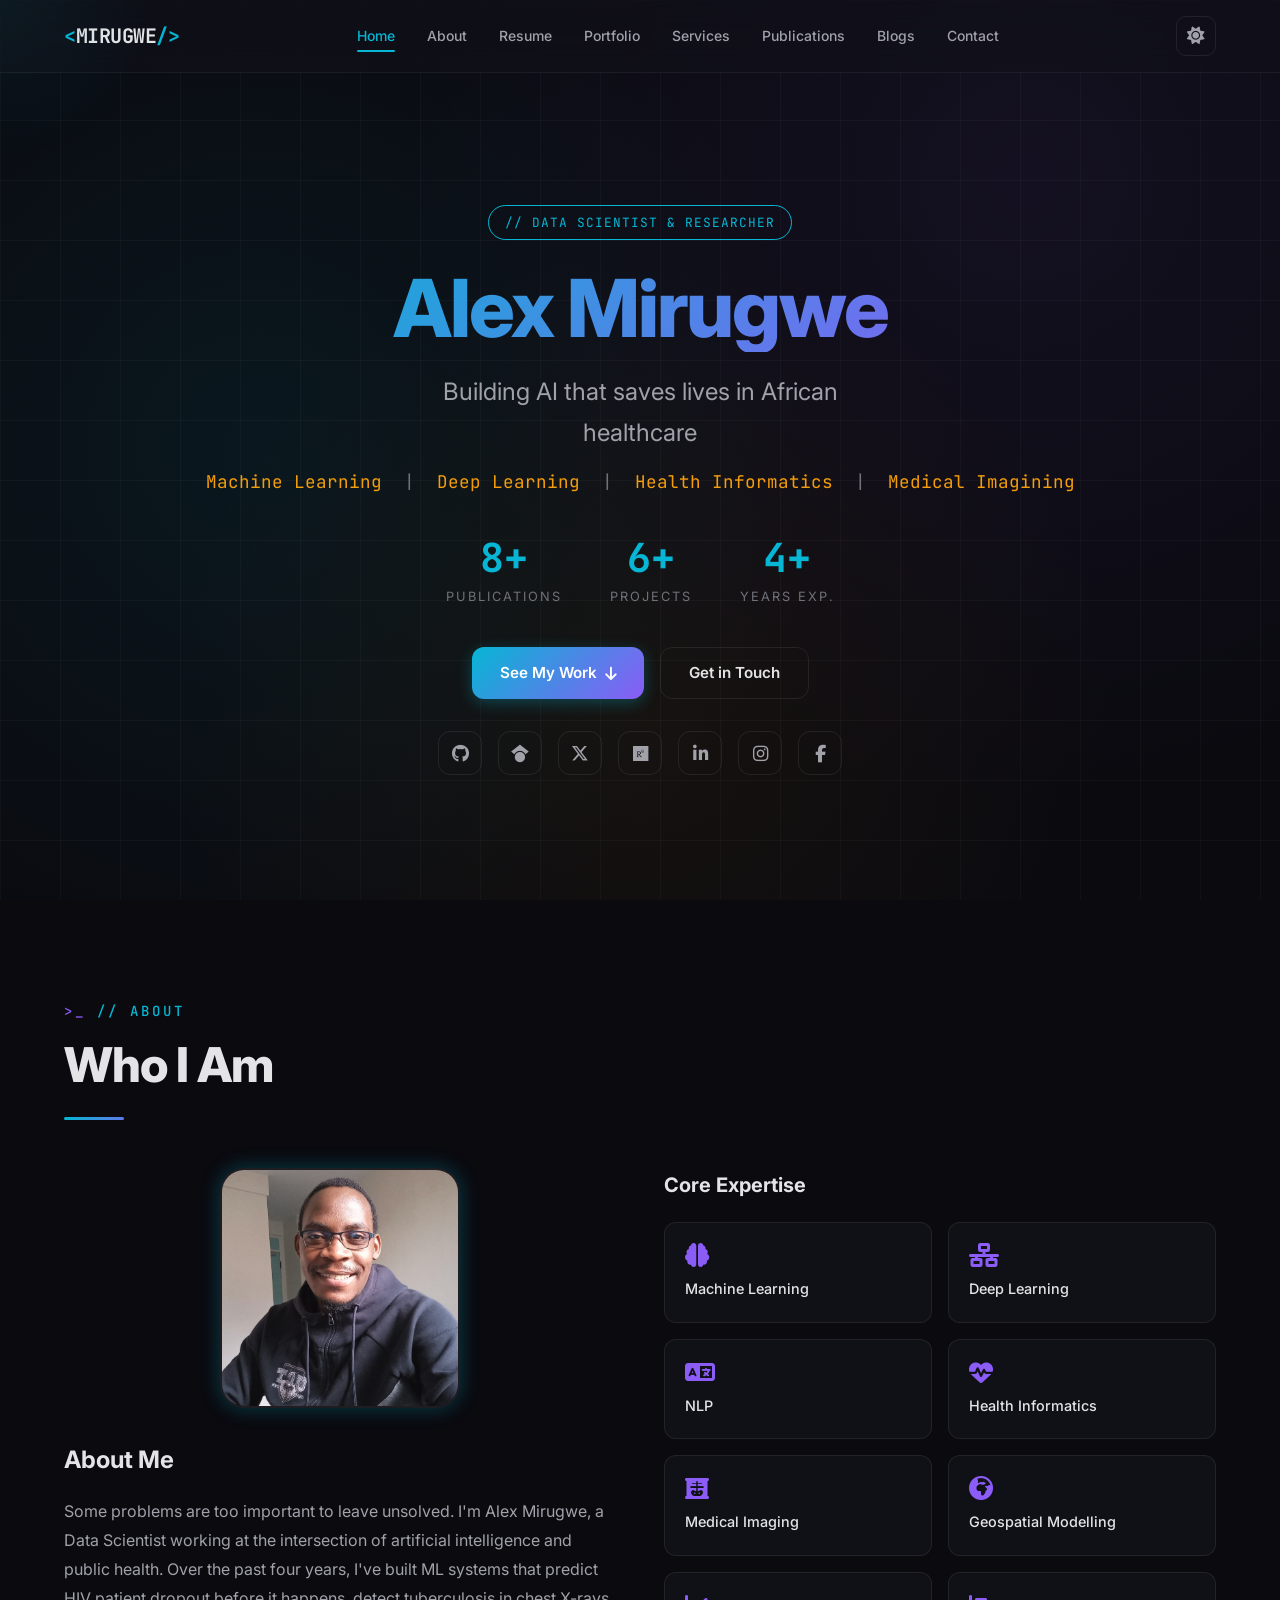
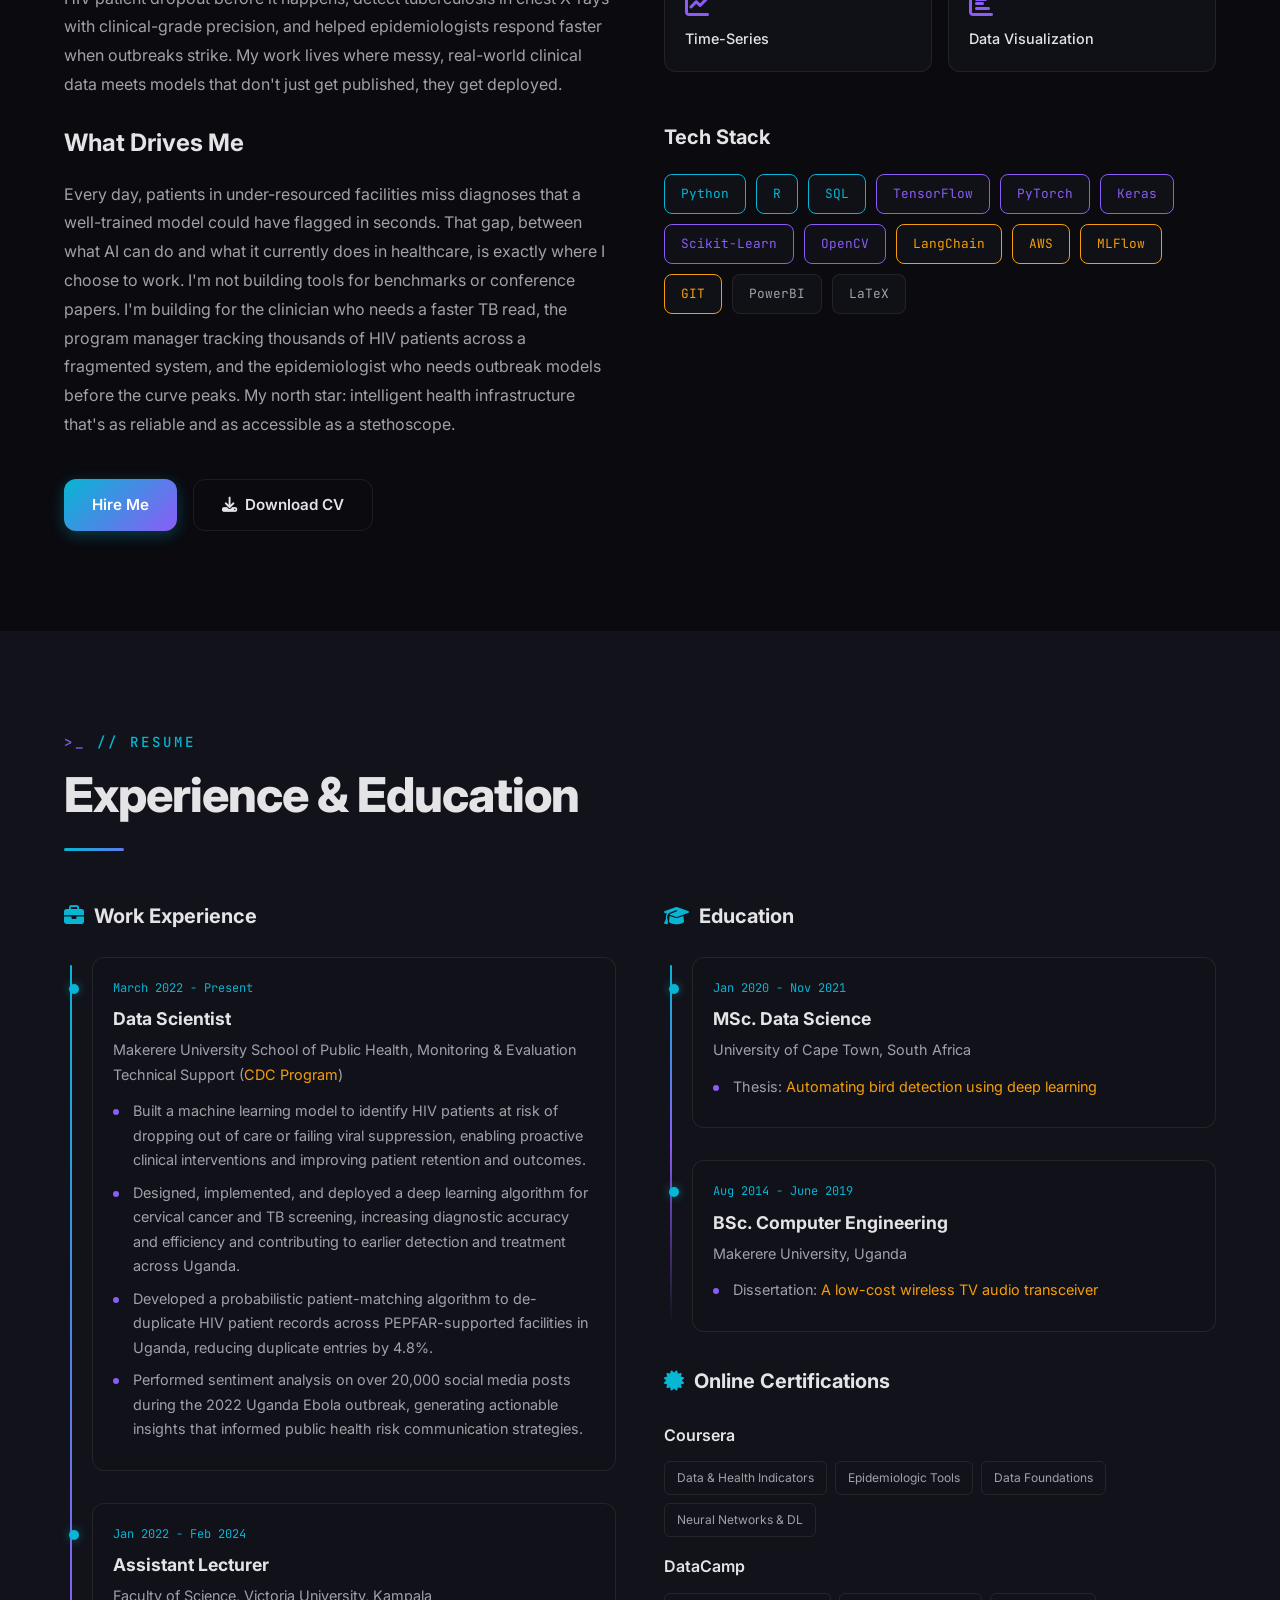
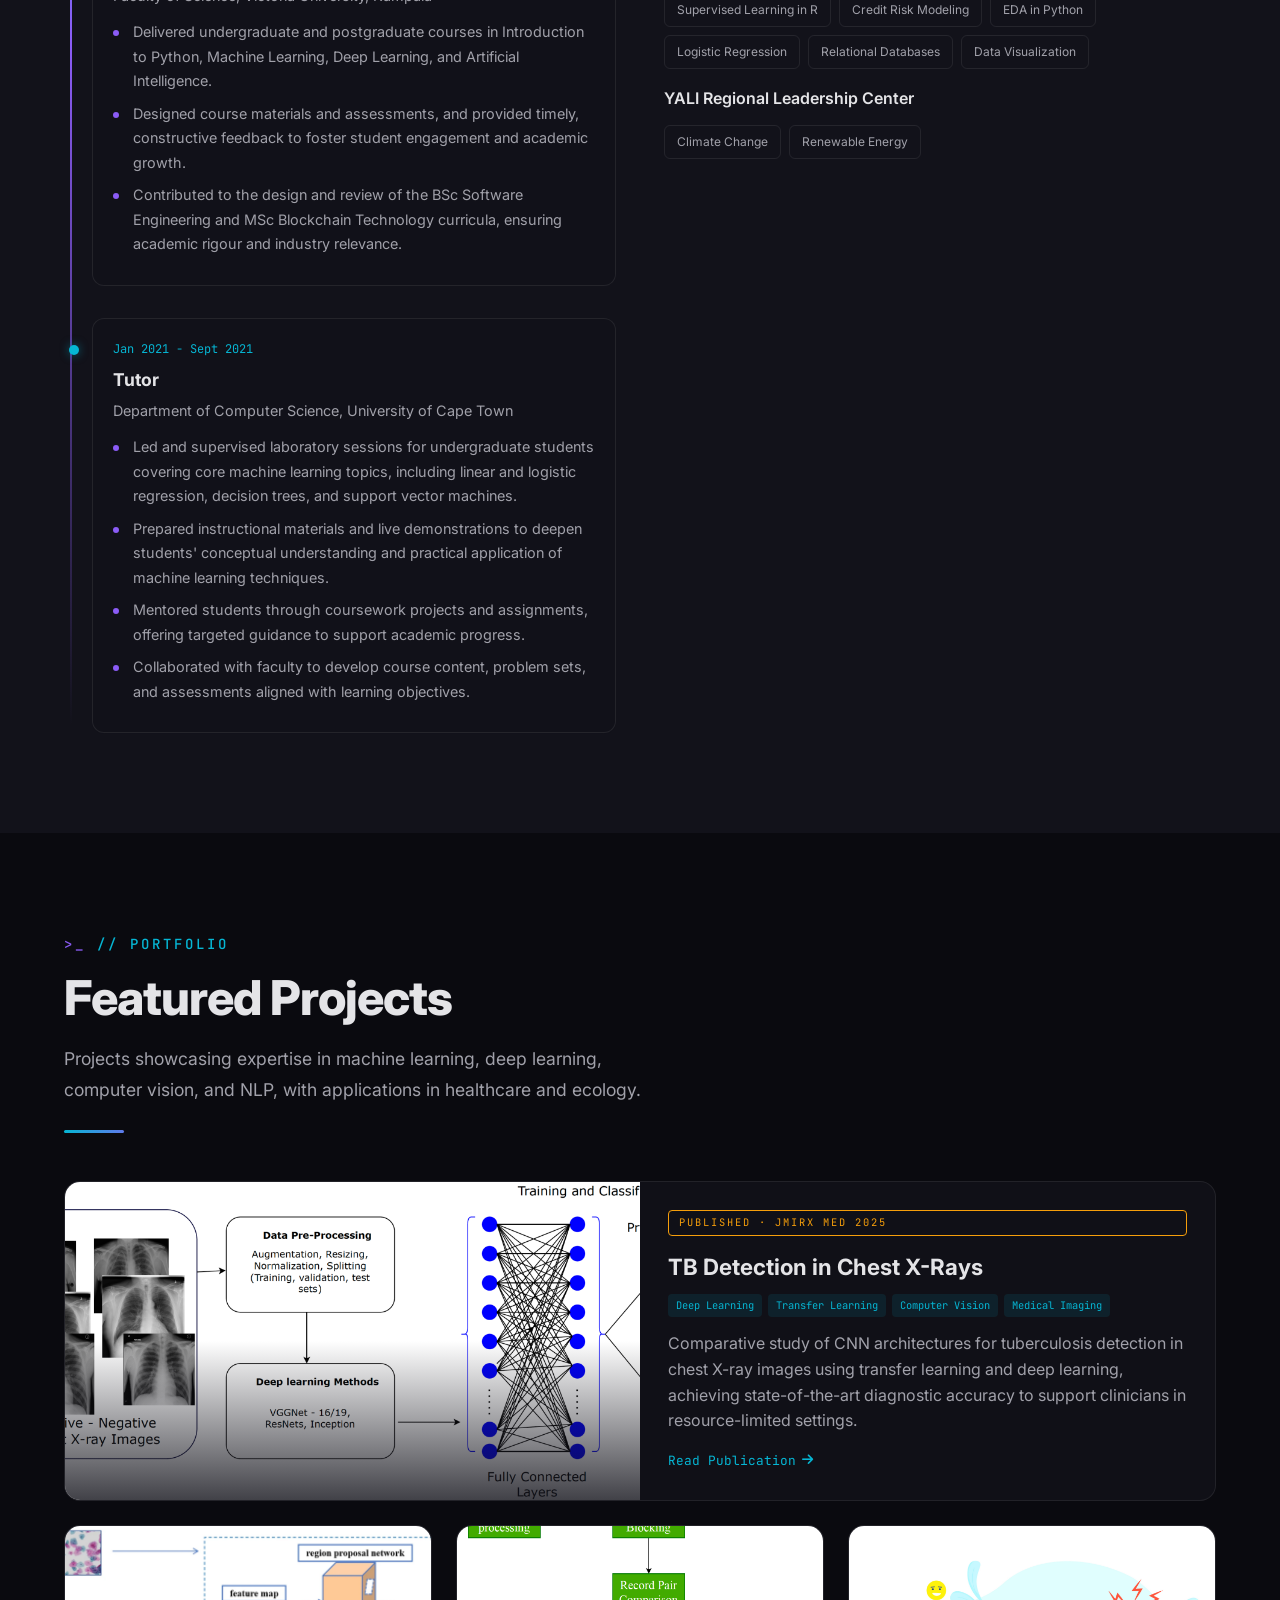
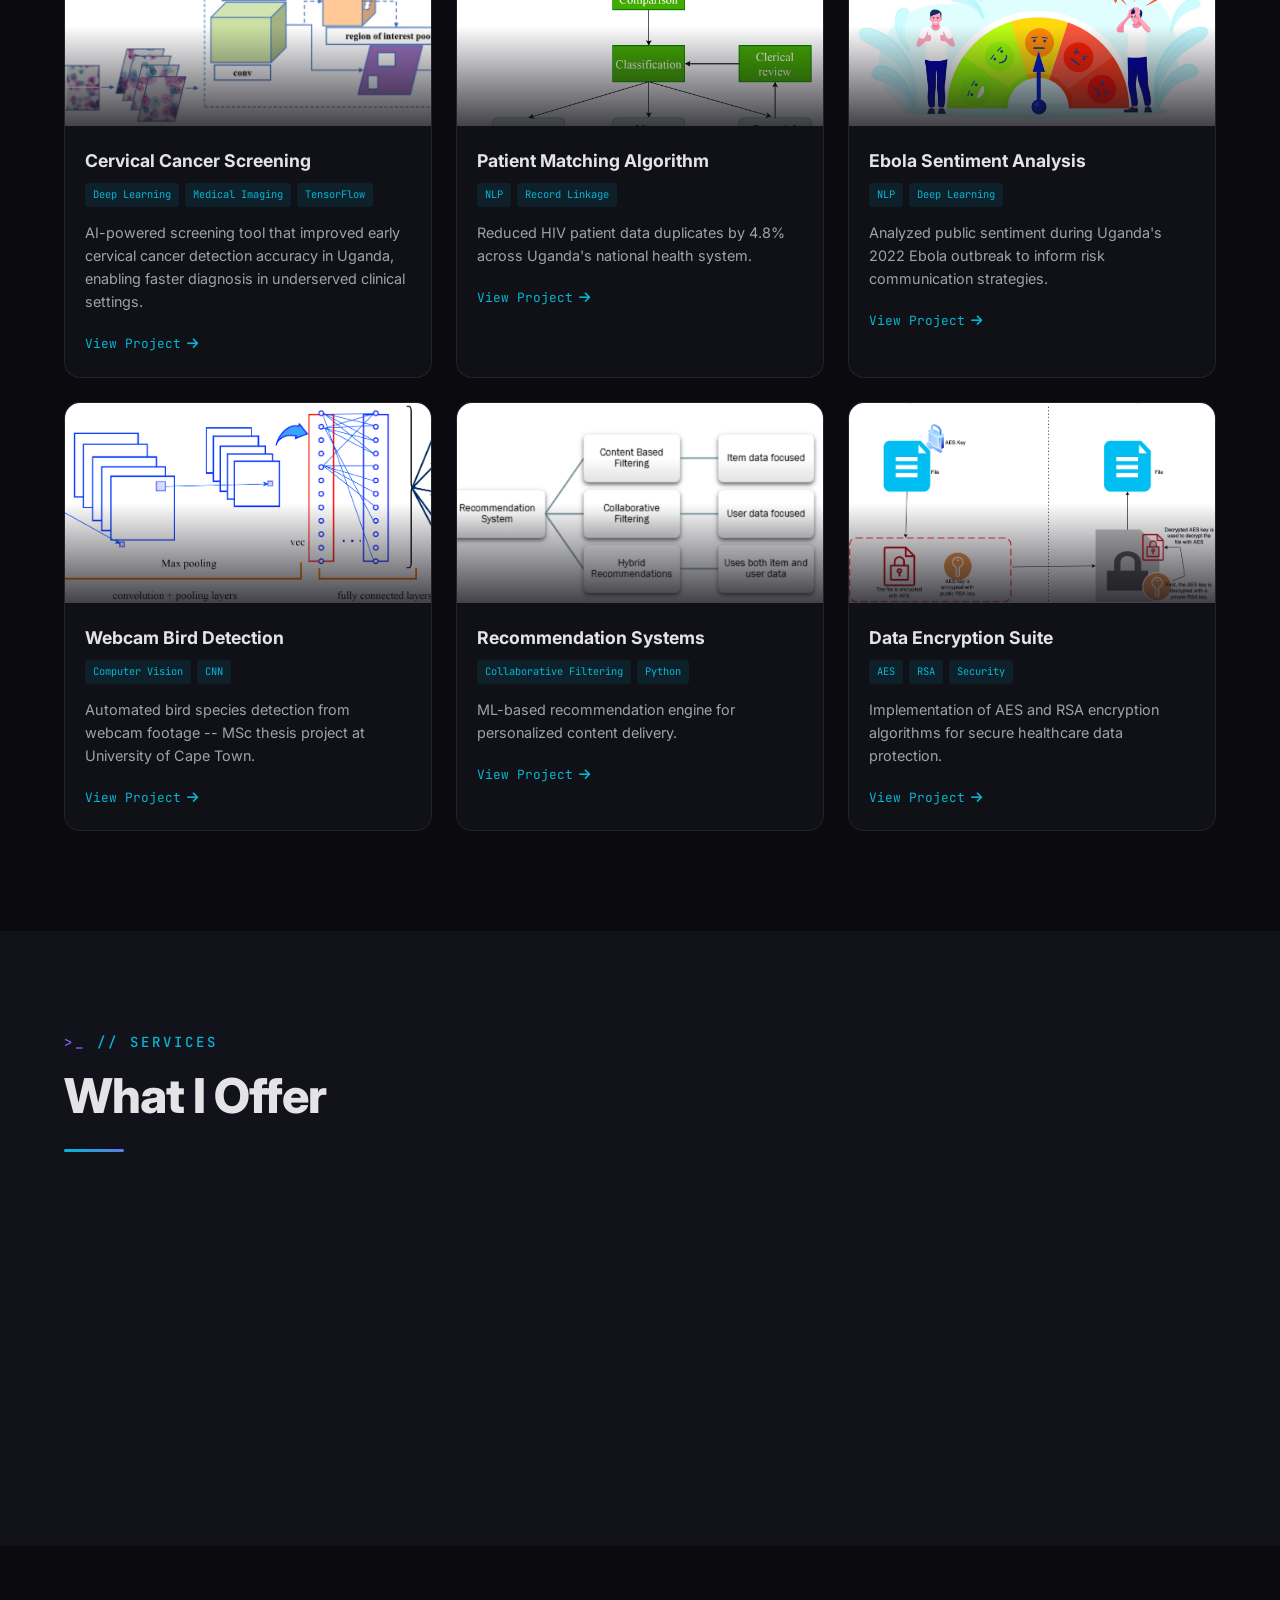
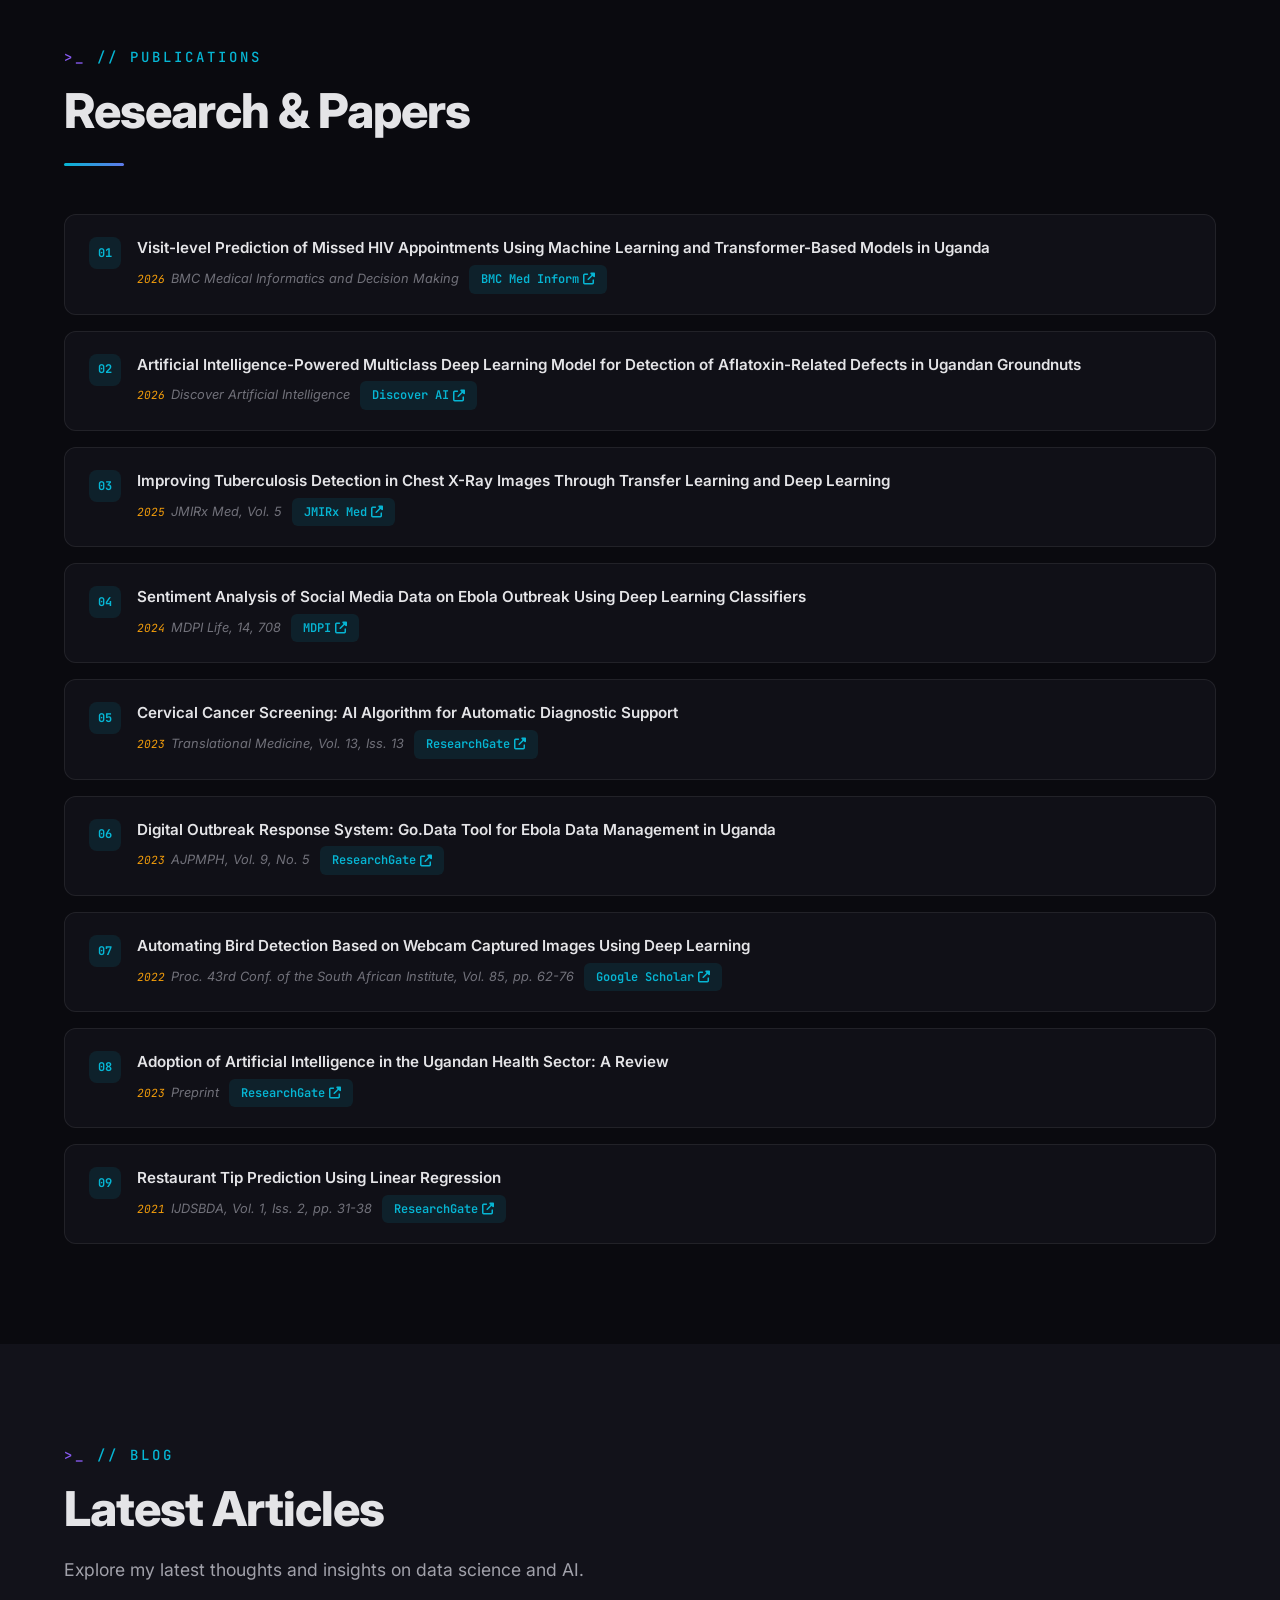
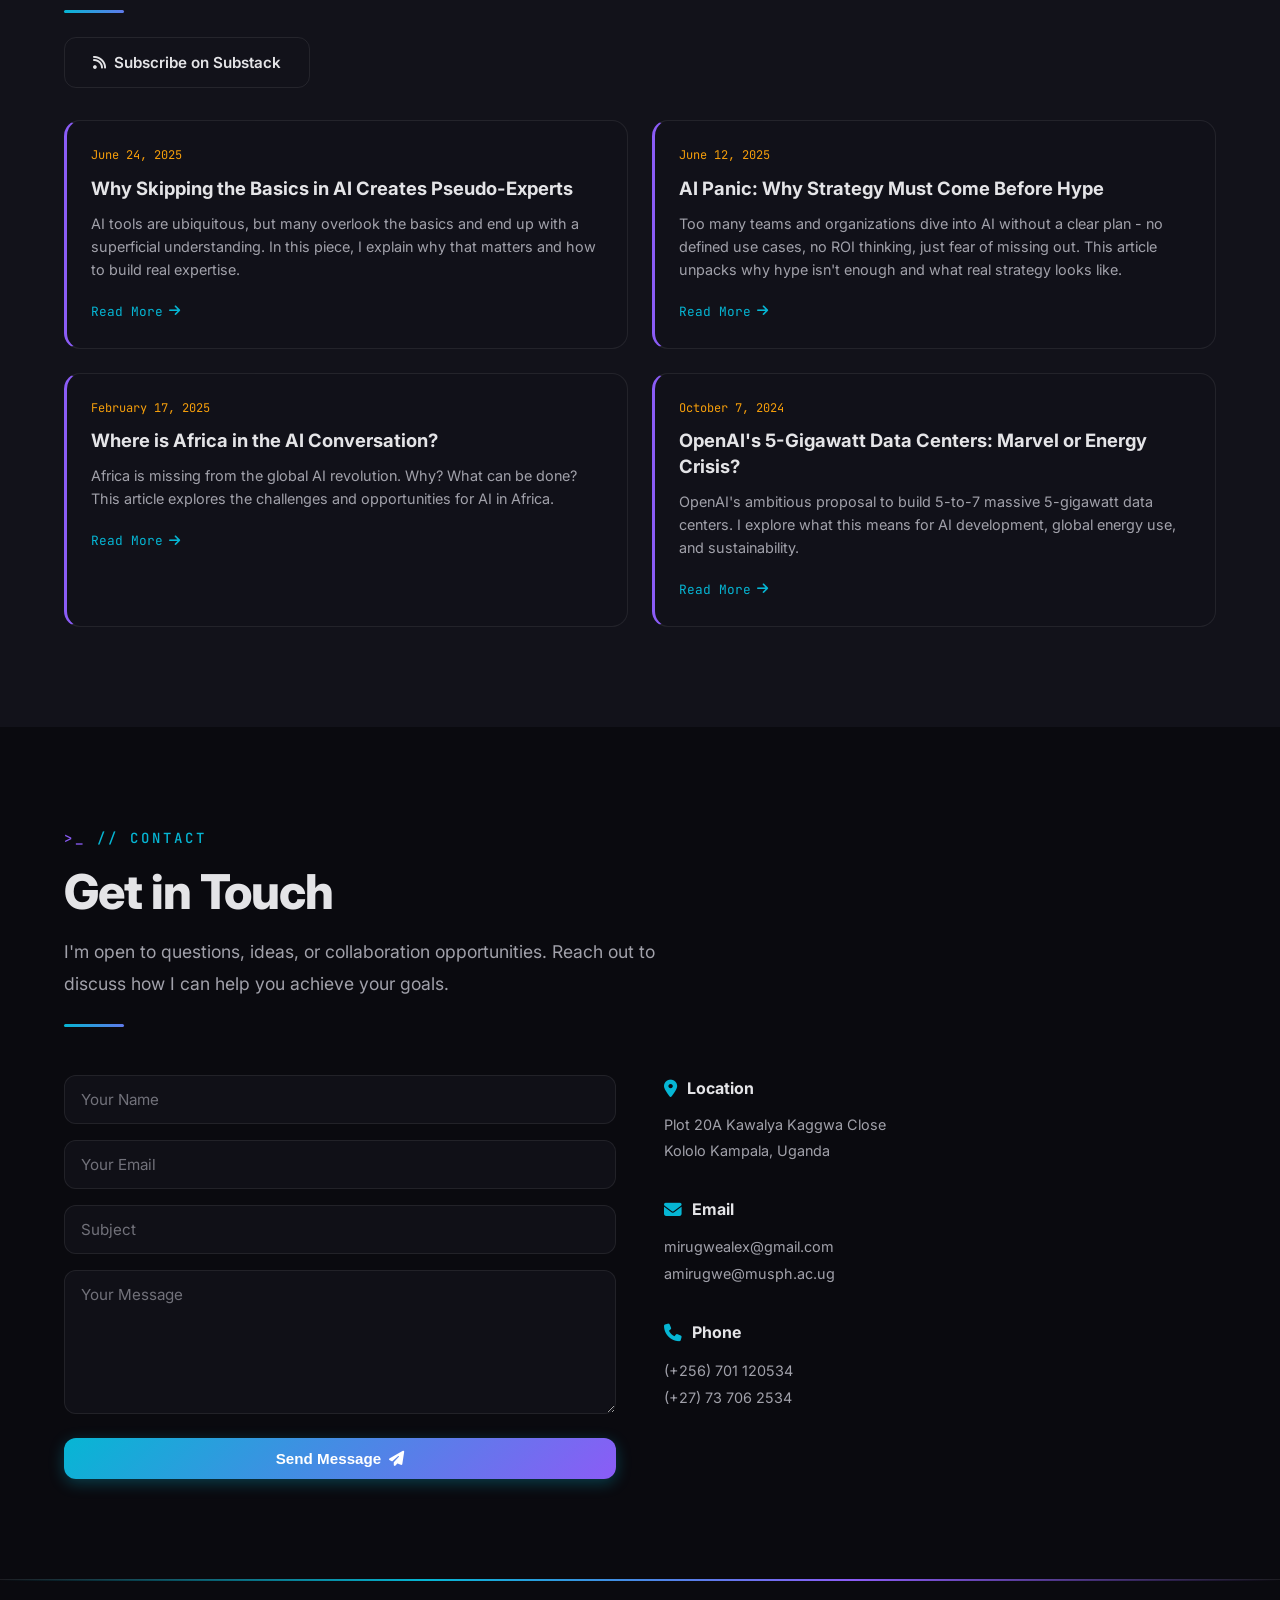
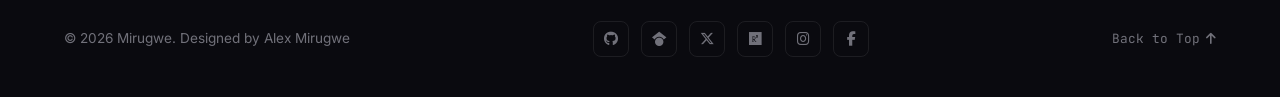
==== index.html @ a4c34364 "Update index.html" ====
<!DOCTYPE html>
<html lang="en" data-theme="dark">
<head>
   <meta charset="utf-8">
   <title>Mirugwe - Data Scientist Portfolio</title>
   <meta name="description" content="Portfolio of Alex Mirugwe, a data scientist specializing in AI, machine learning, and healthcare solutions">
   <meta name="author" content="Alex Mirugwe">
   <meta name="keywords" content="data scientist, AI, machine learning, healthcare, Alex Mirugwe, portfolio, blogs">
   <meta property="og:title" content="Mirugwe - Data Scientist Portfolio">
   <meta property="og:description" content="Portfolio of Alex Mirugwe, a data scientist specializing in AI, machine learning, healthcare solutions, and blogs.">
   <meta property="og:image" content="https://yourdomain.com/images/profile-pic.png">
   <meta property="og:url" content="https://yourdomain.com">
   <meta name="viewport" content="width=device-width, initial-scale=1">

   <!-- Fonts & Icons -->
   <link rel="stylesheet" href="https://cdnjs.cloudflare.com/ajax/libs/font-awesome/6.6.0/css/all.min.css">
   <link rel="stylesheet" href="https://fonts.googleapis.com/css2?family=Inter:wght@300;400;500;600;700;800&family=JetBrains+Mono:wght@400;500;700&display=swap">

   <!-- Favicon -->
   <link rel="icon" type="image/png" href="icon.png">

   <!-- Google Analytics -->
   <script async src="https://www.googletagmanager.com/gtag/js?id=G-4RCFTDXNXP"></script>
   <script>
      window.dataLayer = window.dataLayer || [];
      function gtag(){dataLayer.push(arguments);}
      gtag('js', new Date());
      gtag('config', 'G-4RCFTDXNXP');
   </script>

   <style>
      /* ===== CSS VARIABLES (Dark-first) ===== */
      :root {
         --bg-primary: #0a0a0f;
         --bg-secondary: #12121a;
         --bg-tertiary: #1a1a2e;
         --bg-card: rgba(18, 18, 26, 0.8);
         --text-primary: #e4e4e7;
         --text-secondary: #a1a1aa;
         --text-muted: #71717a;
         --accent-cyan: #06b6d4;
         --accent-purple: #8b5cf6;
         --accent-amber: #f59e0b;
         --accent-teal: #14b8a6;
         --border-color: rgba(255, 255, 255, 0.08);
         --glow-cyan: 0 0 20px rgba(6, 182, 212, 0.3);
         --glow-purple: 0 0 20px rgba(139, 92, 246, 0.3);
         --glow-amber: 0 0 20px rgba(245, 158, 11, 0.3);
         --glass-bg: rgba(18, 18, 26, 0.6);
         --glass-border: rgba(255, 255, 255, 0.06);
         --font-sans: 'Inter', -apple-system, BlinkMacSystemFont, sans-serif;
         --font-mono: 'JetBrains Mono', 'Fira Code', monospace;
         --transition: 0.3s cubic-bezier(0.4, 0, 0.2, 1);
      }

      [data-theme="light"] {
         --bg-primary: #f8fafc;
         --bg-secondary: #ffffff;
         --bg-tertiary: #f1f5f9;
         --bg-card: rgba(255, 255, 255, 0.9);
         --text-primary: #0f172a;
         --text-secondary: #475569;
         --text-muted: #94a3b8;
         --border-color: rgba(0, 0, 0, 0.08);
         --glass-bg: rgba(255, 255, 255, 0.7);
         --glass-border: rgba(0, 0, 0, 0.06);
      }

      /* ===== RESET & BASE ===== */
      *, *::before, *::after { box-sizing: border-box; margin: 0; padding: 0; }

      html {
         scroll-behavior: smooth;
         scroll-padding-top: 80px;
      }

      body {
         font-family: var(--font-sans);
         background: var(--bg-primary);
         color: var(--text-primary);
         line-height: 1.7;
         overflow-x: hidden;
         transition: background var(--transition), color var(--transition);
      }

      a { color: inherit; text-decoration: none; }
      img { max-width: 100%; display: block; }
      ul { list-style: none; }

      .container {
         max-width: 1200px;
         margin: 0 auto;
         padding: 0 24px;
      }

      /* ===== PRELOADER ===== */
      #preloader {
         position: fixed;
         inset: 0;
         display: flex;
         align-items: center;
         justify-content: center;
         background: var(--bg-primary);
         z-index: 9999;
         transition: opacity 0.6s ease;
      }

      #preloader.hidden {
         opacity: 0;
         pointer-events: none;
      }

      .preloader-inner {
         display: flex;
         flex-direction: column;
         align-items: center;
         gap: 20px;
      }

      .preloader-logo {
         font-family: var(--font-mono);
         font-size: clamp(1.8rem, 6vw, 2.8rem);
         font-weight: 700;
         background: linear-gradient(135deg, var(--accent-cyan), var(--accent-purple));
         -webkit-background-clip: text;
         -webkit-text-fill-color: transparent;
         background-clip: text;
         letter-spacing: -1px;
      }

      .preloader-logo span {
         -webkit-text-fill-color: var(--accent-cyan);
      }

      .preloader-bar {
         width: 200px;
         height: 2px;
         background: var(--border-color);
         border-radius: 2px;
         overflow: hidden;
      }

      .preloader-fill {
         width: 100%;
         height: 100%;
         background: linear-gradient(90deg, var(--accent-cyan), var(--accent-purple));
         border-radius: 2px;
         transform: scaleX(0);
         transform-origin: left center;
         animation: bar-fill 1.4s cubic-bezier(0.4, 0, 0.2, 1) forwards;
      }

      @keyframes bar-fill {
         from { transform: scaleX(0); }
         to   { transform: scaleX(1); }
      }

      .preloader-text {
         font-family: var(--font-mono);
         font-size: 0.75rem;
         color: var(--text-muted);
         letter-spacing: 2px;
         text-transform: uppercase;
      }

      .preloader-cursor {
         color: var(--accent-cyan);
         animation: blink 0.8s step-end infinite;
      }

      @keyframes blink {
         50% { opacity: 0; }
      }

      /* ===== SCROLL PROGRESS ===== */
      .scroll-progress {
         position: fixed;
         top: 0;
         left: 0;
         height: 3px;
         background: linear-gradient(90deg, var(--accent-cyan), var(--accent-purple));
         z-index: 200;
         width: 0%;
         transition: width 0.1s linear;
      }

      /* ===== HEADER / NAV ===== */
      .header {
         position: fixed;
         top: 0;
         left: 0;
         right: 0;
         z-index: 100;
         background: var(--glass-bg);
         -webkit-backdrop-filter: blur(16px);
         backdrop-filter: blur(16px);
         border-bottom: 1px solid var(--glass-border);
         transition: background var(--transition);
      }

      .header-inner {
         display: flex;
         align-items: center;
         justify-content: space-between;
         padding: 16px 24px;
         max-width: 1200px;
         margin: 0 auto;
      }

      .logo {
         font-family: var(--font-mono);
         font-size: 1.25rem;
         font-weight: 700;
         color: var(--text-primary);
         letter-spacing: -0.5px;
         transition: text-shadow var(--transition);
      }

      .logo:hover { text-shadow: var(--glow-cyan); }

      .logo span { color: var(--accent-cyan); }

      .nav-desktop {
         display: none;
         gap: 32px;
         align-items: center;
      }

      @media (min-width: 1024px) {
         .nav-desktop { display: flex; }
      }

      .nav-link {
         font-size: 0.875rem;
         font-weight: 500;
         color: var(--text-secondary);
         transition: color var(--transition);
         position: relative;
      }

      .nav-link::after {
         content: '';
         position: absolute;
         bottom: -4px;
         left: 0;
         width: 0;
         height: 2px;
         background: var(--accent-cyan);
         transition: width var(--transition);
         border-radius: 1px;
      }

      .nav-link:hover, .nav-link.active {
         color: var(--accent-cyan);
      }

      .nav-link.active::after, .nav-link:hover::after {
         width: 100%;
      }

      .nav-actions {
         display: flex;
         align-items: center;
         gap: 12px;
      }

      .theme-toggle {
         width: 40px;
         height: 40px;
         border: 1px solid var(--border-color);
         border-radius: 10px;
         background: transparent;
         color: var(--text-secondary);
         cursor: pointer;
         display: flex;
         align-items: center;
         justify-content: center;
         font-size: 1.1rem;
         transition: all var(--transition);
      }

      .theme-toggle:hover {
         border-color: var(--accent-amber);
         color: var(--accent-amber);
         box-shadow: var(--glow-amber);
      }

      .menu-toggle {
         display: flex;
         width: 40px;
         height: 40px;
         border: 1px solid var(--border-color);
         border-radius: 10px;
         background: transparent;
         color: var(--text-secondary);
         cursor: pointer;
         align-items: center;
         justify-content: center;
         font-size: 1.2rem;
         transition: all var(--transition);
      }

      @media (min-width: 1024px) {
         .menu-toggle { display: none; }
      }

      .menu-toggle:hover {
         border-color: var(--accent-cyan);
         color: var(--accent-cyan);
      }

      /* Mobile nav */
      .mobile-nav {
         position: fixed;
         top: 73px;
         left: 0;
         right: 0;
         background: var(--glass-bg);
         -webkit-backdrop-filter: blur(16px);
         backdrop-filter: blur(16px);
         border-bottom: 1px solid var(--glass-border);
         transform: translateY(-120%);
         transition: transform 0.4s cubic-bezier(0.4, 0, 0.2, 1);
         z-index: 99;
         padding: 16px 24px;
      }

      .mobile-nav.active {
         transform: translateY(0);
      }

      .mobile-nav a {
         display: block;
         padding: 12px 0;
         color: var(--text-secondary);
         font-weight: 500;
         border-bottom: 1px solid var(--border-color);
         transition: color var(--transition);
      }

      .mobile-nav a:last-child { border-bottom: none; }

      .mobile-nav a:hover, .mobile-nav a.active {
         color: var(--accent-cyan);
      }

      /* ===== SECTION COMMON ===== */
      .section {
         padding: 100px 0;
         position: relative;
      }

      .section-label {
         font-family: var(--font-mono);
         font-size: 0.875rem;
         font-weight: 500;
         color: var(--accent-cyan);
         text-transform: uppercase;
         letter-spacing: 3px;
         margin-bottom: 12px;
      }

      .section-title {
         font-size: clamp(2rem, 5vw, 3rem);
         font-weight: 800;
         line-height: 1.2;
         margin-bottom: 16px;
         letter-spacing: -1px;
      }

      .section-desc {
         font-size: 1.1rem;
         color: var(--text-secondary);
         max-width: 600px;
         line-height: 1.8;
      }

      .section-divider {
         width: 60px;
         height: 3px;
         background: linear-gradient(90deg, var(--accent-cyan), var(--accent-purple));
         border-radius: 3px;
         margin: 24px 0 0;
      }

      /* ===== HERO ===== */
      .hero {
         min-height: 100vh;
         display: flex;
         align-items: center;
         justify-content: center;
         position: relative;
         overflow: hidden;
         padding-top: 80px;
      }

      .hero::before {
         content: '';
         position: absolute;
         inset: 0;
         background:
            radial-gradient(circle at 20% 50%, rgba(6, 182, 212, 0.08) 0%, transparent 50%),
            radial-gradient(circle at 80% 20%, rgba(139, 92, 246, 0.08) 0%, transparent 50%),
            radial-gradient(circle at 50% 80%, rgba(245, 158, 11, 0.05) 0%, transparent 50%);
         z-index: 0;
      }

      .hero-grid {
         position: absolute;
         inset: 0;
         background-image:
            linear-gradient(var(--border-color) 1px, transparent 1px),
            linear-gradient(90deg, var(--border-color) 1px, transparent 1px);
         background-size: 60px 60px;
         opacity: 0.4;
         z-index: 0;
      }

      [data-theme="light"] .hero-grid { opacity: 0.15; }

      .hero-content {
         position: relative;
         z-index: 1;
         text-align: center;
         padding: 0 24px;
      }

      .hero-badge {
         display: inline-block;
         font-family: var(--font-mono);
         font-size: 0.8rem;
         padding: 6px 16px;
         border: 1px solid var(--accent-cyan);
         border-radius: 999px;
         color: var(--accent-cyan);
         margin-bottom: 24px;
         letter-spacing: 1px;
      }

      .hero-name {
         font-size: clamp(2.5rem, 8vw, 5rem);
         font-weight: 800;
         letter-spacing: -2px;
         line-height: 1.1;
         background: linear-gradient(135deg, var(--accent-cyan), var(--accent-purple));
         -webkit-background-clip: text;
         -webkit-text-fill-color: transparent;
         background-clip: text;
         margin-bottom: 20px;
      }

      .hero-subtitle {
         font-size: clamp(1.1rem, 3vw, 1.5rem);
         color: var(--text-secondary);
         margin-bottom: 12px;
         font-weight: 400;
         max-width: 500px;
         margin-left: auto;
         margin-right: auto;
      }

      .hero-tagline {
         font-family: var(--font-mono);
         font-size: clamp(0.85rem, 2vw, 1.1rem);
         color: var(--text-muted);
         margin-bottom: 40px;
         line-height: 1.8;
      }

      .hero-tagline span {
         color: var(--accent-amber);
      }

      /* Stats row */
      .hero-stats {
         display: flex;
         justify-content: center;
         gap: 48px;
         margin-bottom: 40px;
         flex-wrap: wrap;
      }

      .stat-item {
         text-align: center;
      }

      .stat-number {
         font-family: var(--font-mono);
         font-size: 2.5rem;
         font-weight: 700;
         color: var(--accent-cyan);
         line-height: 1;
      }

      .stat-label {
         font-size: 0.8rem;
         color: var(--text-muted);
         text-transform: uppercase;
         letter-spacing: 2px;
         margin-top: 8px;
      }

      /* Social links */
      .social-links {
         display: flex;
         justify-content: center;
         gap: 16px;
         margin-top: 32px;
      }

      .social-link {
         width: 44px;
         height: 44px;
         border: 1px solid var(--border-color);
         border-radius: 12px;
         display: flex;
         align-items: center;
         justify-content: center;
         color: var(--text-secondary);
         font-size: 1.1rem;
         transition: all var(--transition);
      }

      .social-link:hover {
         border-color: var(--accent-cyan);
         color: var(--accent-cyan);
         box-shadow: var(--glow-cyan);
         transform: translateY(-3px);
      }

      /* CTA buttons */
      .btn {
         display: inline-flex;
         align-items: center;
         gap: 8px;
         padding: 12px 28px;
         border-radius: 12px;
         font-weight: 600;
         font-size: 0.95rem;
         transition: all var(--transition);
         cursor: pointer;
         border: none;
      }

      .btn-primary {
         background: linear-gradient(135deg, var(--accent-cyan), var(--accent-purple));
         color: #fff;
         box-shadow: 0 4px 15px rgba(6, 182, 212, 0.3);
      }

      .btn-primary:hover {
         transform: translateY(-2px);
         box-shadow: 0 8px 25px rgba(6, 182, 212, 0.4);
      }

      .btn-secondary {
         background: transparent;
         color: var(--text-primary);
         border: 1px solid var(--border-color);
      }

      .btn-secondary:hover {
         border-color: var(--accent-cyan);
         color: var(--accent-cyan);
         transform: translateY(-2px);
      }

      .hero-buttons {
         display: flex;
         gap: 16px;
         justify-content: center;
         flex-wrap: wrap;
      }

      /* ===== ABOUT ===== */
      .about-grid {
         display: grid;
         gap: 48px;
         margin-top: 48px;
      }

      @media (min-width: 768px) {
         .about-grid { grid-template-columns: 1fr 1fr; }
      }

      .about-image-wrapper {
         display: flex;
         justify-content: center;
      }

      .about-image {
         width: 240px;
         height: 240px;
         border-radius: 24px;
         object-fit: cover;
         border: 2px solid var(--border-color);
         box-shadow: var(--glow-cyan);
         transition: box-shadow var(--transition);
      }

      .about-image:hover {
         box-shadow: 0 0 40px rgba(6, 182, 212, 0.4);
      }

      .about-text h3 {
         font-size: 1.5rem;
         font-weight: 700;
         margin-bottom: 16px;
         margin-top: 24px;
      }

      .about-text h3:first-child { margin-top: 0; }

      .about-text p {
         color: var(--text-secondary);
         font-size: 1rem;
         line-height: 1.8;
      }

      /* Skill chips */
      .skills-section { margin-top: 48px; }

      .skills-grid {
         display: flex;
         flex-wrap: wrap;
         gap: 10px;
         margin-top: 20px;
      }

      .skill-chip {
         font-family: var(--font-mono);
         font-size: 0.8rem;
         padding: 8px 16px;
         border-radius: 8px;
         border: 1px solid var(--border-color);
         background: var(--bg-card);
         color: var(--text-secondary);
         transition: all var(--transition);
      }

      .skill-chip:hover {
         border-color: var(--accent-cyan);
         color: var(--accent-cyan);
         box-shadow: var(--glow-cyan);
      }

      .skill-chip.highlight {
         border-color: var(--accent-cyan);
         color: var(--accent-cyan);
      }

      .skill-chip.purple { border-color: var(--accent-purple); color: var(--accent-purple); }
      .skill-chip.purple:hover { box-shadow: var(--glow-purple); }
      .skill-chip.amber { border-color: var(--accent-amber); color: var(--accent-amber); }
      .skill-chip.amber:hover { box-shadow: var(--glow-amber); }

      /* Expertise grid */
      .expertise-grid {
         display: grid;
         grid-template-columns: repeat(auto-fill, minmax(200px, 1fr));
         gap: 16px;
         margin-top: 20px;
      }

      .expertise-card {
         padding: 20px;
         border-radius: 12px;
         border: 1px solid var(--border-color);
         background: var(--bg-card);
         transition: all var(--transition);
      }

      .expertise-card:hover {
         border-color: var(--accent-purple);
         transform: translateY(-4px);
         box-shadow: var(--glow-purple);
      }

      .expertise-card i {
         font-size: 1.5rem;
         color: var(--accent-purple);
         margin-bottom: 10px;
      }

      .expertise-card span {
         display: block;
         font-size: 0.9rem;
         font-weight: 500;
         color: var(--text-primary);
      }

      .about-buttons {
         margin-top: 40px;
         display: flex;
         gap: 16px;
         flex-wrap: wrap;
      }

      .about-text-spaced { margin-top: 32px; }

      .section-heading-sm {
         font-size: 1.25rem;
         font-weight: 700;
         margin-bottom: 16px;
      }

      .section-heading-sm-tight {
         font-size: 1.25rem;
         font-weight: 700;
         margin-bottom: 4px;
      }

      .link-amber {
         color: var(--accent-amber);
      }

      .courses-heading {
         font-size: 1.1rem;
         font-weight: 700;
         display: flex;
         align-items: center;
         gap: 10px;
         margin-bottom: 16px;
      }

      .courses-heading i { color: var(--accent-amber); }

      .btn-full { width: 100%; justify-content: center; }

      /* ===== RESUME ===== */
      .resume-section { background: var(--bg-secondary); }

      .resume-columns {
         display: grid;
         gap: 48px;
         margin-top: 48px;
      }

      @media (min-width: 768px) {
         .resume-columns { grid-template-columns: 1fr 1fr; }
      }

      .resume-group h3 {
         font-size: 1.25rem;
         font-weight: 700;
         margin-bottom: 24px;
         display: flex;
         align-items: center;
         gap: 10px;
      }

      .resume-group h3 i {
         color: var(--accent-cyan);
      }

      .timeline {
         position: relative;
         padding-left: 28px;
      }

      .timeline::before {
         content: '';
         position: absolute;
         left: 6px;
         top: 8px;
         bottom: 8px;
         width: 2px;
         background: linear-gradient(180deg, var(--accent-cyan), var(--accent-purple), transparent);
         border-radius: 2px;
      }

      .timeline-item {
         position: relative;
         margin-bottom: 32px;
         padding: 20px;
         border-radius: 12px;
         border: 1px solid var(--border-color);
         background: var(--bg-card);
         -webkit-backdrop-filter: blur(8px);
         backdrop-filter: blur(8px);
         transition: all var(--transition);
      }

      .timeline-item:last-child { margin-bottom: 0; }

      .timeline-item:hover {
         border-color: var(--accent-cyan);
         box-shadow: var(--glow-cyan);
         transform: translateX(4px);
      }

      .timeline-item::before {
         content: '';
         position: absolute;
         left: -24px;
         top: 26px;
         width: 10px;
         height: 10px;
         border-radius: 50%;
         background: var(--accent-cyan);
         box-shadow: 0 0 10px rgba(6, 182, 212, 0.5);
      }

      .timeline-item h4 {
         font-size: 1.1rem;
         font-weight: 700;
         color: var(--text-primary);
         margin-bottom: 4px;
      }

      .timeline-item .date {
         font-family: var(--font-mono);
         font-size: 0.75rem;
         color: var(--accent-cyan);
         margin-bottom: 6px;
      }

      .timeline-item .org {
         font-size: 0.9rem;
         color: var(--text-secondary);
         margin-bottom: 12px;
      }

      .timeline-item .org a {
         color: var(--accent-amber);
         transition: color var(--transition);
      }

      .timeline-item .org a:hover {
         text-decoration: underline;
      }

      .timeline-item ul {
         padding-left: 0;
      }

      .timeline-item li {
         font-size: 0.9rem;
         color: var(--text-secondary);
         margin-bottom: 8px;
         padding-left: 20px;
         position: relative;
      }

      .timeline-item li::before {
         content: '';
         position: absolute;
         left: 0;
         top: 10px;
         width: 6px;
         height: 6px;
         border-radius: 50%;
         background: var(--accent-purple);
      }

      /* Courses compact */
      .courses-block {
         margin-top: 32px;
      }

      .courses-block h4 {
         font-size: 1rem;
         font-weight: 600;
         color: var(--text-primary);
         margin-bottom: 12px;
         margin-top: 16px;
      }

      .course-tags {
         display: flex;
         flex-wrap: wrap;
         gap: 8px;
      }

      .course-tag {
         font-size: 0.75rem;
         padding: 6px 12px;
         border-radius: 6px;
         border: 1px solid var(--border-color);
         color: var(--text-secondary);
         transition: all var(--transition);
      }

      .course-tag:hover {
         border-color: var(--accent-amber);
         color: var(--accent-amber);
      }

      /* ===== PORTFOLIO ===== */
      .portfolio-grid {
         display: grid;
         gap: 24px;
         margin-top: 48px;
      }

      @media (min-width: 640px) {
         .portfolio-grid { grid-template-columns: repeat(2, 1fr); }
      }

      @media (min-width: 1024px) {
         .portfolio-grid { grid-template-columns: repeat(3, 1fr); }
      }

      .portfolio-card {
         border-radius: 16px;
         border: 1px solid var(--border-color);
         background: var(--bg-card);
         overflow: hidden;
         transition: all var(--transition);
      }

      .portfolio-card:hover {
         border-color: var(--accent-cyan);
         transform: translateY(-8px);
         box-shadow: var(--glow-cyan);
      }

      .portfolio-card-img {
         position: relative;
         overflow: hidden;
         height: 200px;
      }

      .portfolio-card-img img {
         width: 100%;
         height: 100%;
         object-fit: cover;
         transition: transform 0.5s ease;
      }

      .portfolio-card:hover .portfolio-card-img img {
         transform: scale(1.08);
      }

      .portfolio-card-img::after {
         content: '';
         position: absolute;
         bottom: 0;
         left: 0;
         right: 0;
         height: 50%;
         background: linear-gradient(transparent, var(--bg-card));
      }

      .portfolio-card-body {
         padding: 20px;
      }

      .portfolio-card-body h3 {
         font-size: 1.1rem;
         font-weight: 700;
         margin-bottom: 8px;
      }

      .portfolio-card-body p {
         font-size: 0.9rem;
         color: var(--text-secondary);
         margin-bottom: 16px;
         line-height: 1.6;
      }

      .portfolio-link {
         font-family: var(--font-mono);
         font-size: 0.8rem;
         color: var(--accent-cyan);
         display: inline-flex;
         align-items: center;
         gap: 6px;
         transition: all var(--transition);
      }

      .portfolio-link:hover {
         color: var(--accent-purple);
         gap: 10px;
      }

      .portfolio-card.featured {
         grid-column: 1 / -1;
         display: grid;
         grid-template-columns: 1fr;
      }

      @media (min-width: 768px) {
         .portfolio-card.featured {
            grid-template-columns: 1fr 1fr;
         }
         .portfolio-card.featured .portfolio-card-img { height: 100%; min-height: 260px; }
      }

      .portfolio-card.featured .portfolio-card-body { padding: 28px; display: flex; flex-direction: column; justify-content: center; }
      .portfolio-card.featured .portfolio-card-body h3 { font-size: 1.4rem; }
      .portfolio-card.featured .portfolio-card-body p { font-size: 1rem; }

      .featured-badge {
         display: inline-block;
         font-family: var(--font-mono);
         font-size: 0.65rem;
         text-transform: uppercase;
         letter-spacing: 2px;
         color: var(--accent-amber);
         border: 1px solid var(--accent-amber);
         padding: 3px 10px;
         border-radius: 4px;
         margin-bottom: 12px;
      }

      .portfolio-tags {
         display: flex;
         flex-wrap: wrap;
         gap: 6px;
         margin-bottom: 14px;
      }

      .portfolio-tag {
         font-family: var(--font-mono);
         font-size: 0.65rem;
         padding: 3px 8px;
         border-radius: 4px;
         background: rgba(6, 182, 212, 0.1);
         color: var(--accent-cyan);
      }

      /* ===== SERVICES ===== */
      .services-section { background: var(--bg-secondary); }

      .services-grid {
         display: grid;
         gap: 24px;
         margin-top: 48px;
      }

      @media (min-width: 640px) {
         .services-grid { grid-template-columns: repeat(2, 1fr); }
      }

      @media (min-width: 1024px) {
         .services-grid { grid-template-columns: repeat(4, 1fr); }
      }

      .service-card {
         padding: 32px 24px;
         border-radius: 16px;
         border: 1px solid var(--border-color);
         background: var(--bg-card);
         text-align: center;
         transition: all var(--transition);
      }

      .service-card:hover {
         border-color: var(--accent-purple);
         transform: translateY(-6px);
         box-shadow: var(--glow-purple);
      }

      .service-card i {
         font-size: 2rem;
         margin-bottom: 16px;
         background: linear-gradient(135deg, var(--accent-cyan), var(--accent-purple));
         -webkit-background-clip: text;
         -webkit-text-fill-color: transparent;
         background-clip: text;
      }

      .service-card h3 {
         font-size: 1.1rem;
         font-weight: 700;
         margin-bottom: 10px;
      }

      .service-card p {
         font-size: 0.9rem;
         color: var(--text-secondary);
         line-height: 1.6;
      }

      /* ===== PUBLICATIONS ===== */
      .pub-list {
         margin-top: 48px;
         display: grid;
         gap: 16px;
      }

      .pub-item {
         padding: 20px 24px;
         border-radius: 12px;
         border: 1px solid var(--border-color);
         background: var(--bg-card);
         display: flex;
         gap: 16px;
         align-items: flex-start;
         transition: all var(--transition);
      }

      .pub-item:hover {
         border-color: var(--accent-cyan);
         transform: translateX(4px);
      }

      .pub-number {
         font-family: var(--font-mono);
         font-size: 0.75rem;
         font-weight: 700;
         color: var(--accent-cyan);
         background: rgba(6, 182, 212, 0.1);
         width: 32px;
         height: 32px;
         border-radius: 8px;
         display: flex;
         align-items: center;
         justify-content: center;
         flex-shrink: 0;
         margin-top: 2px;
      }

      .pub-content {
         font-size: 0.9rem;
         color: var(--text-secondary);
         line-height: 1.7;
      }

      .pub-title {
         font-weight: 600;
         color: var(--text-primary);
         display: block;
         margin-bottom: 4px;
         font-size: 0.95rem;
      }

      .pub-venue {
         font-size: 0.8rem;
         color: var(--text-muted);
         font-style: italic;
      }

      .pub-year {
         font-family: var(--font-mono);
         font-size: 0.7rem;
         color: var(--accent-amber);
         margin-right: 6px;
      }

      .pub-link {
         display: inline-flex;
         align-items: center;
         gap: 4px;
         font-family: var(--font-mono);
         font-size: 0.75rem;
         font-weight: 600;
         padding: 4px 12px;
         border-radius: 6px;
         background: rgba(6, 182, 212, 0.1);
         color: var(--accent-cyan);
         margin-left: 6px;
         transition: all var(--transition);
      }

      .pub-link:hover {
         background: rgba(6, 182, 212, 0.2);
         box-shadow: var(--glow-cyan);
      }

      /* ===== BLOGS ===== */
      .blog-section { background: var(--bg-secondary); }

      .substack-cta { margin-top: 24px; }

      .blog-grid {
         display: grid;
         gap: 24px;
         margin-top: 32px;
      }

      @media (min-width: 768px) {
         .blog-grid { grid-template-columns: repeat(2, 1fr); }
      }

      .blog-card {
         padding: 24px;
         border-radius: 16px;
         border: 1px solid var(--border-color);
         background: var(--bg-card);
         border-left: 3px solid var(--accent-purple);
         transition: all var(--transition);
      }

      .blog-card:hover {
         border-color: var(--accent-purple);
         transform: translateY(-4px);
         box-shadow: var(--glow-purple);
      }

      .blog-card .blog-date {
         font-family: var(--font-mono);
         font-size: 0.75rem;
         color: var(--accent-amber);
         margin-bottom: 10px;
      }

      .blog-card h3 {
         font-size: 1.15rem;
         font-weight: 700;
         margin-bottom: 10px;
         line-height: 1.4;
      }

      .blog-card p {
         font-size: 0.9rem;
         color: var(--text-secondary);
         margin-bottom: 16px;
         line-height: 1.6;
      }

      .blog-link {
         font-family: var(--font-mono);
         font-size: 0.8rem;
         color: var(--accent-cyan);
         display: inline-flex;
         align-items: center;
         gap: 6px;
         transition: all var(--transition);
      }

      .blog-link:hover {
         color: var(--accent-purple);
         gap: 10px;
      }

      /* ===== CONTACT ===== */
      .contact-grid {
         display: grid;
         gap: 48px;
         margin-top: 48px;
      }

      @media (min-width: 768px) {
         .contact-grid { grid-template-columns: 1fr 1fr; }
      }

      .form-group { margin-bottom: 16px; }

      .form-input {
         width: 100%;
         padding: 14px 16px;
         border-radius: 12px;
         border: 1px solid var(--border-color);
         background: var(--bg-card);
         color: var(--text-primary);
         font-family: var(--font-sans);
         font-size: 0.95rem;
         transition: all var(--transition);
         outline: none;
      }

      .form-input:focus {
         border-color: var(--accent-cyan);
         box-shadow: var(--glow-cyan);
      }

      .form-input::placeholder {
         color: var(--text-muted);
      }

      textarea.form-input {
         resize: vertical;
         min-height: 140px;
      }

      .form-message {
         padding: 12px 16px;
         border-radius: 10px;
         font-size: 0.9rem;
         margin-top: 12px;
         display: none;
      }

      .form-message.success {
         display: block;
         background: rgba(20, 184, 166, 0.1);
         border: 1px solid var(--accent-teal);
         color: var(--accent-teal);
      }

      .form-message.error {
         display: block;
         background: rgba(239, 68, 68, 0.1);
         border: 1px solid #ef4444;
         color: #ef4444;
      }

      .contact-info-item {
         margin-bottom: 32px;
      }

      .contact-info-item h4 {
         font-size: 1rem;
         font-weight: 700;
         display: flex;
         align-items: center;
         gap: 10px;
         margin-bottom: 10px;
      }

      .contact-info-item h4 i {
         color: var(--accent-cyan);
         font-size: 1.1rem;
      }

      .contact-info-item p, .contact-info-item a {
         font-size: 0.9rem;
         color: var(--text-secondary);
         line-height: 1.8;
         transition: color var(--transition);
      }

      .contact-info-item a:hover {
         color: var(--accent-cyan);
      }

      /* ===== FOOTER ===== */
      .footer {
         padding: 40px 0;
         border-top: 1px solid var(--border-color);
         background: var(--bg-primary);
      }

      .footer::before {
         content: '';
         display: block;
         height: 2px;
         background: linear-gradient(90deg, transparent, var(--accent-cyan), var(--accent-purple), transparent);
         margin-bottom: 40px;
         margin-top: -41px;
      }

      .footer-inner {
         display: flex;
         flex-direction: column;
         align-items: center;
         gap: 24px;
      }

      @media (min-width: 768px) {
         .footer-inner {
            flex-direction: row;
            justify-content: space-between;
         }
      }

      .footer-copy {
         font-size: 0.85rem;
         color: var(--text-muted);
      }

      .footer-links {
         display: flex;
         gap: 12px;
      }

      .footer-link {
         width: 36px;
         height: 36px;
         border-radius: 8px;
         border: 1px solid var(--border-color);
         display: flex;
         align-items: center;
         justify-content: center;
         color: var(--text-muted);
         font-size: 0.9rem;
         transition: all var(--transition);
      }

      .footer-link:hover {
         border-color: var(--accent-cyan);
         color: var(--accent-cyan);
         box-shadow: var(--glow-cyan);
      }

      .back-to-top {
         font-family: var(--font-mono);
         font-size: 0.8rem;
         color: var(--text-muted);
         display: flex;
         align-items: center;
         gap: 6px;
         transition: color var(--transition);
      }

      .back-to-top:hover { color: var(--accent-cyan); }

      /* ===== ANIMATIONS ===== */
      .fade-up {
         opacity: 0;
         transform: translateY(30px);
         transition: opacity 0.6s ease, transform 0.6s ease;
      }

      .fade-up.visible {
         opacity: 1;
         transform: translateY(0);
      }

      /* Stagger children */
      .stagger > * {
         opacity: 0;
         transform: translateY(20px);
         transition: opacity 0.5s ease, transform 0.5s ease;
      }

      .stagger.visible > *:nth-child(1) { transition-delay: 0.05s; }
      .stagger.visible > *:nth-child(2) { transition-delay: 0.1s; }
      .stagger.visible > *:nth-child(3) { transition-delay: 0.15s; }
      .stagger.visible > *:nth-child(4) { transition-delay: 0.2s; }
      .stagger.visible > *:nth-child(5) { transition-delay: 0.25s; }
      .stagger.visible > *:nth-child(6) { transition-delay: 0.3s; }

      .stagger.visible > * {
         opacity: 1;
         transform: translateY(0);
      }

      /* ===== MOBILE RESPONSIVE ===== */
      @media (max-width: 767px) {
         .container { padding: 0 16px; }

         .section { padding: 64px 0; }

         .hero { padding-top: 72px; min-height: 100svh; }
         .hero-content { padding: 0 12px; }
         .hero-badge { font-size: 0.7rem; padding: 5px 12px; margin-bottom: 16px; }
         .hero-name { margin-bottom: 14px; }
         .hero-tagline { margin-bottom: 28px; font-size: 0.8rem; }

         .hero-stats { gap: 28px; margin-bottom: 28px; }
         .stat-number { font-size: 2rem; }
         .stat-label { font-size: 0.7rem; letter-spacing: 1px; }

         .hero-buttons { gap: 12px; }
         .btn { padding: 11px 22px; font-size: 0.875rem; }

         .social-links { gap: 10px; margin-top: 24px; flex-wrap: wrap; }
         .social-link { width: 40px; height: 40px; font-size: 1rem; border-radius: 10px; }

         .section-title { margin-bottom: 12px; }
         .section-divider { margin: 16px 0 0; }

         .about-image { width: 180px; height: 180px; border-radius: 20px; }
         .about-text h3 { font-size: 1.25rem; }

         .expertise-grid {
            grid-template-columns: repeat(2, 1fr);
            gap: 10px;
         }
         .expertise-card { padding: 14px; }
         .expertise-card i { font-size: 1.2rem; margin-bottom: 6px; }
         .expertise-card span { font-size: 0.8rem; }

         .skills-section { margin-top: 32px; }
         .skill-chip { font-size: 0.7rem; padding: 6px 12px; }

         .about-buttons { justify-content: center; }

         .timeline { padding-left: 22px; }
         .timeline-item { padding: 16px; }
         .timeline-item::before { left: -20px; width: 8px; height: 8px; top: 22px; }
         .timeline-item h4 { font-size: 1rem; }
         .timeline-item li { font-size: 0.85rem; padding-left: 16px; }
         .timeline-item li::before { width: 5px; height: 5px; top: 9px; }

         .courses-block h4 { font-size: 0.9rem; }
         .course-tag { font-size: 0.7rem; padding: 5px 10px; }

         .portfolio-card-img { height: 160px; }
         .portfolio-card-body { padding: 16px; }
         .portfolio-card-body h3 { font-size: 1rem; }
         .portfolio-card-body p { font-size: 0.85rem; }

         .service-card { padding: 24px 16px; }
         .service-card i { font-size: 1.6rem; margin-bottom: 12px; }
         .service-card h3 { font-size: 1rem; }
         .service-card p { font-size: 0.85rem; }

         .pub-item { padding: 16px; gap: 12px; flex-direction: column; }
         .pub-number { width: 28px; height: 28px; font-size: 0.7rem; }
         .pub-content { font-size: 0.85rem; }
         .pub-link { font-size: 0.7rem; margin-left: 0; margin-top: 8px; }

         .blog-card { padding: 18px; }
         .blog-card h3 { font-size: 1rem; }
         .blog-card p { font-size: 0.85rem; }

         .form-input { padding: 12px 14px; font-size: 0.9rem; border-radius: 10px; }
         textarea.form-input { min-height: 120px; }

         .contact-info-item { margin-bottom: 24px; }

         .footer-inner { gap: 20px; text-align: center; }
         .footer-copy { font-size: 0.8rem; }
         .footer-link { width: 32px; height: 32px; font-size: 0.8rem; }

         .header-inner { padding: 12px 16px; }
         .logo { font-size: 1.1rem; }

         .nav-desktop { gap: 20px; }
      }

      /* Very small phones */
      @media (max-width: 374px) {
         .hero-stats { gap: 20px; }
         .stat-number { font-size: 1.6rem; }
         .hero-buttons { flex-direction: column; align-items: center; }
         .btn { width: 100%; justify-content: center; }
         .about-image { width: 150px; height: 150px; }
         .expertise-grid { grid-template-columns: 1fr 1fr; }
         .social-links { gap: 8px; }
         .social-link { width: 36px; height: 36px; font-size: 0.9rem; }
      }

      /* Tablet tweaks */
      @media (min-width: 768px) and (max-width: 1023px) {
         .section { padding: 80px 0; }
         .services-grid { grid-template-columns: repeat(2, 1fr); }
         .nav-desktop { gap: 20px; }
         .nav-link { font-size: 0.8rem; }
      }

      /* Touch device optimizations */
      @media (hover: none) {
         .portfolio-card:hover { transform: none; box-shadow: none; }
         .portfolio-card:active { transform: translateY(-4px); box-shadow: var(--glow-cyan); }
         .service-card:hover { transform: none; box-shadow: none; }
         .service-card:active { transform: translateY(-3px); box-shadow: var(--glow-purple); }
         .blog-card:hover { transform: none; box-shadow: none; }
         .blog-card:active { transform: translateY(-2px); box-shadow: var(--glow-purple); }
         .social-link:hover { transform: none; }
         .social-link:active { transform: translateY(-2px); box-shadow: var(--glow-cyan); }
         .timeline-item:hover { transform: none; }
         .expertise-card:hover { transform: none; }
      }
      /* ===== TECH EFFECTS ===== */

      /* 1. Terminal prefix on section labels */
      .section-label::before {
         content: '>_ ';
         color: var(--accent-purple);
      }

      /* 2. Animated shimmer on section dividers */
      .section-divider {
         background: linear-gradient(90deg, var(--accent-cyan), var(--accent-purple), var(--accent-cyan));
         background-size: 300% 100%;
         animation: divider-shimmer 3s linear infinite;
      }
      @keyframes divider-shimmer {
         0%   { background-position: 100% center; }
         100% { background-position: -200% center; }
      }

      /* 3. Card hover light sweep */
      .service-card,
      .blog-card,
      .pub-item { overflow: hidden; }

      .portfolio-card::after,
      .service-card::after,
      .blog-card::after,
      .pub-item::after {
         content: '';
         position: absolute;
         inset: 0;
         background: linear-gradient(
            105deg,
            transparent 35%,
            rgba(255, 255, 255, 0.07) 50%,
            transparent 65%
         );
         transform: translateX(-120%);
         transition: transform 0.55s ease;
         pointer-events: none;
         z-index: 1;
      }
      .portfolio-card:hover::after,
      .service-card:hover::after,
      .blog-card:hover::after,
      .pub-item:hover::after {
         transform: translateX(120%);
      }

      /* 4. Mouse cursor glow orb */
      #cursor-glow {
         position: fixed;
         width: 320px;
         height: 320px;
         border-radius: 50%;
         background: radial-gradient(circle, rgba(6, 182, 212, 0.07) 0%, transparent 70%);
         pointer-events: none;
         z-index: 9998;
         top: 0;
         left: 0;
         will-change: transform;
         transform: translate(-50%, -50%);
         transition: opacity 0.4s ease;
      }

      /* ===== SECTION BUBBLES ===== */
      .bubbles-bg {
         position: absolute;
         inset: 0;
         overflow: hidden;
         pointer-events: none;
         z-index: 0;
      }
      .bubble {
         position: absolute;
         bottom: -120px;
         border-radius: 50%;
         opacity: 0;
         animation: bubble-rise linear infinite;
      }
      @keyframes bubble-rise {
         0%   { transform: translateY(0) scale(1);    opacity: 0; }
         10%  { opacity: var(--bop, 0.12); }
         90%  { opacity: var(--bop, 0.12); }
         100% { transform: translateY(-110vh) scale(1.3); opacity: 0; }
      }

      /* ===== HERO CANVAS ===== */
      #hero-canvas {
         position: absolute;
         inset: 0;
         width: 100%;
         height: 100%;
         z-index: 0;
      }
   </style>
</head>
<body>

   <!-- Scroll Progress -->
   <div class="scroll-progress" id="scrollProgress"></div>

   <!-- Preloader -->
   <div id="preloader">
      <div class="preloader-inner">
         <div class="preloader-logo"><span>&lt;</span>MIRUGWE<span>/&gt;</span></div>
         <div class="preloader-bar"><div class="preloader-fill"></div></div>
         <div class="preloader-text">Initializing<span class="preloader-cursor">█</span></div>
      </div>
   </div>

   <!-- Header -->
   <header class="header">
      <div class="header-inner">
         <a href="#hero" class="logo"><span>&lt;</span>MIRUGWE<span>/&gt;</span></a>
         <nav class="nav-desktop" aria-label="Main navigation">
            <a href="#hero" class="nav-link active">Home</a>
            <a href="#about" class="nav-link">About</a>
            <a href="#resume" class="nav-link">Resume</a>
            <a href="#portfolio" class="nav-link">Portfolio</a>
            <a href="#services" class="nav-link">Services</a>
            <a href="#publications" class="nav-link">Publications</a>
            <a href="#blogs" class="nav-link">Blogs</a>
            <a href="#contact" class="nav-link">Contact</a>
         </nav>
         <div class="nav-actions">
            <button type="button" class="theme-toggle" id="themeToggle" aria-label="Toggle theme">
               <i class="fas fa-sun"></i>
            </button>
            <button type="button" class="menu-toggle" id="menuToggle" aria-label="Toggle navigation menu">
               <i class="fas fa-bars"></i>
            </button>
         </div>
      </div>
   </header>

   <!-- Mobile Nav -->
   <nav class="mobile-nav" id="mobileNav">
      <a href="#hero" class="active">Home</a>
      <a href="#about">About</a>
      <a href="#resume">Resume</a>
      <a href="#portfolio">Portfolio</a>
      <a href="#services">Services</a>
      <a href="#publications">Publications</a>
      <a href="#blogs">Blogs</a>
      <a href="#contact">Contact</a>
   </nav>

   <!-- Hero -->
   <section id="hero" class="hero">
      <canvas id="hero-canvas"></canvas>
      <div class="hero-grid"></div>
      <div class="hero-content">
         <div class="hero-badge">// DATA SCIENTIST &amp; RESEARCHER</div>
         <h1 class="hero-name">Alex Mirugwe</h1>
         <p class="hero-subtitle">Building AI that saves lives in African healthcare</p>
         <p class="hero-tagline">
            <span>Machine Learning</span> &nbsp;|&nbsp; <span>Deep Learning</span> &nbsp;|&nbsp; <span>Health Informatics</span> &nbsp;|&nbsp; <span>Medical Imagining</span>
         </p>
         <div class="hero-stats fade-up">
            <div class="stat-item">
               <div class="stat-number" data-target="8">0</div>
               <div class="stat-label">Publications</div>
            </div>
            <div class="stat-item">
               <div class="stat-number" data-target="6">0</div>
               <div class="stat-label">Projects</div>
            </div>
            <div class="stat-item">
               <div class="stat-number" data-target="4">0</div>
               <div class="stat-label">Years Exp.</div>
            </div>
         </div>
         <div class="hero-buttons fade-up">
            <a href="#portfolio" class="btn btn-primary">See My Work <i class="fas fa-arrow-down"></i></a>
            <a href="#contact" class="btn btn-secondary">Get in Touch</a>
         </div>
         <div class="social-links fade-up">
            <a href="https://github.com/mirugwe1" target="_blank" rel="noopener noreferrer" class="social-link" aria-label="GitHub"><i class="fab fa-github"></i></a>
            <a href="https://scholar.google.com/citations?user=Hk-4f5AAAAAJ&hl=en" target="_blank" rel="noopener noreferrer" class="social-link" aria-label="Google Scholar"><i class="fab fa-google-scholar"></i></a>
            <a href="https://twitter.com/mirugwealex1" target="_blank" rel="noopener noreferrer" class="social-link" aria-label="Twitter"><i class="fab fa-x-twitter"></i></a>
            <a href="https://www.researchgate.net/profile/Alex-Mirugwe" target="_blank" rel="noopener noreferrer" class="social-link" aria-label="ResearchGate"><i class="fab fa-researchgate"></i></a>
            <a href="https://www.linkedin.com/in/mirugwe-alex/" target="_blank" rel="noopener noreferrer" class="social-link" aria-label="LinkedIn"><i class="fab fa-linkedin-in"></i></a>
            <a href="https://www.instagram.com/mirugwe_alex/" target="_blank" rel="noopener noreferrer" class="social-link" aria-label="Instagram"><i class="fab fa-instagram"></i></a>
            <a href="https://www.facebook.com/mirugwe.alex" target="_blank" rel="noopener noreferrer" class="social-link" aria-label="Facebook"><i class="fab fa-facebook-f"></i></a>
         </div>
      </div>
   </section>

   <!-- About -->
   <section id="about" class="section">
      <div class="container">
         <div class="section-label">// About</div>
         <h2 class="section-title">Who I Am</h2>
         <div class="section-divider"></div>

         <div class="about-grid">
            <div>
               <div class="about-image-wrapper fade-up">
                  <img src="images/profile-pic.png" alt="Alex Mirugwe" class="about-image" loading="lazy">
               </div>
               <div class="about-text fade-up about-text-spaced">
                  <h3>About Me</h3>
                  <p>Some problems are too important to leave unsolved. I'm Alex Mirugwe, a Data Scientist working at the intersection of artificial intelligence and public health. Over the past four years, I've built ML systems that predict HIV patient dropout before it happens, detect tuberculosis in chest X-rays with clinical-grade precision, and helped epidemiologists respond faster when outbreaks strike. My work lives where messy, real-world clinical data meets models that don't just get published, they get deployed.</p>
                  <h3>What Drives Me</h3>
                  <p>Every day, patients in under-resourced facilities miss diagnoses that a well-trained model could have flagged in seconds. That gap, between what AI can do and what it currently does in healthcare, is exactly where I choose to work. I'm not building tools for benchmarks or conference papers. I'm building for the clinician who needs a faster TB read, the program manager tracking thousands of HIV patients across a fragmented system, and the epidemiologist who needs outbreak models before the curve peaks. My north star: intelligent health infrastructure that's as reliable and as accessible as a stethoscope.</p>
               </div>
            </div>

            <div>
               <div class="fade-up">
                  <h3 class="section-heading-sm">Core Expertise</h3>
                  <div class="expertise-grid">
                     <div class="expertise-card"><i class="fas fa-brain"></i><span>Machine Learning</span></div>
                     <div class="expertise-card"><i class="fas fa-network-wired"></i><span>Deep Learning</span></div>
                     <div class="expertise-card"><i class="fas fa-language"></i><span>NLP</span></div>
                     <div class="expertise-card"><i class="fas fa-heartbeat"></i><span>Health Informatics</span></div>
                     <div class="expertise-card"><i class="fas fa-x-ray"></i><span>Medical Imaging</span></div>
                     <div class="expertise-card"><i class="fas fa-globe-africa"></i><span>Geospatial Modelling</span></div>
                     <div class="expertise-card"><i class="fas fa-chart-line"></i><span>Time-Series</span></div>
                     <div class="expertise-card"><i class="fas fa-chart-bar"></i><span>Data Visualization</span></div>
                  </div>
               </div>

               <div class="skills-section fade-up">
                  <h3 class="section-heading-sm-tight">Tech Stack</h3>
                  <div class="skills-grid">
                     <span class="skill-chip highlight">Python</span>
                     <span class="skill-chip highlight">R</span>
                     <span class="skill-chip highlight">SQL</span>
                     <span class="skill-chip purple">TensorFlow</span>
                     <span class="skill-chip purple">PyTorch</span>
                     <span class="skill-chip purple">Keras</span>
                     <span class="skill-chip purple">Scikit-Learn</span>
                     <span class="skill-chip purple">OpenCV</span>
                     <span class="skill-chip amber">LangChain</span>
                     <span class="skill-chip amber">AWS</span>
                     <span class="skill-chip amber">MLFlow</span>
                     <span class="skill-chip amber">GIT</span>
                     <span class="skill-chip">PowerBI</span>
                     <span class="skill-chip">LaTeX</span>
                  </div>
               </div>
            </div>
         </div>

         <div class="about-buttons fade-up">
            <a href="#contact" class="btn btn-primary">Hire Me</a>
            <a href="https://drive.google.com/drive/u/0/folders/1Xua1E1iASNrR7XZ7ICUEm7lE4VMi1Q9l" target="_blank" rel="noopener noreferrer" class="btn btn-secondary"><i class="fas fa-download"></i> Download CV</a>
         </div>
      </div>
   </section>

   <!-- Resume -->
   <section id="resume" class="section resume-section">
      <div class="container">
         <div class="section-label">// Resume</div>
         <h2 class="section-title">Experience & Education</h2>
         <div class="section-divider"></div>

         <div class="resume-columns">
            <!-- Work Experience -->
            <div class="resume-group fade-up">
               <h3><i class="fas fa-briefcase"></i> Work Experience</h3>
               <div class="timeline">
                  <div class="timeline-item">
                     <div class="date">March 2022 - Present</div>
                     <h4>Data Scientist</h4>
                     <div class="org">Makerere University School of Public Health, Monitoring &amp; Evaluation Technical Support (<a href="https://mets.or.ug/" target="_blank" rel="noopener noreferrer">CDC Program</a>)</div>
                     <ul>
                        <li>Built a machine learning model to identify HIV patients at risk of dropping out of care or failing viral suppression, enabling proactive clinical interventions and improving patient retention and outcomes.</li>
                        <li>Designed, implemented, and deployed a deep learning algorithm for cervical cancer and TB screening, increasing diagnostic accuracy and efficiency and contributing to earlier detection and treatment across Uganda.</li>
                        <li>Developed a probabilistic patient-matching algorithm to de-duplicate HIV patient records across PEPFAR-supported facilities in Uganda, reducing duplicate entries by 4.8%.</li>
                        <li>Performed sentiment analysis on over 20,000 social media posts during the 2022 Uganda Ebola outbreak, generating actionable insights that informed public health risk communication strategies.</li>
                     </ul>
                  </div>
                  <div class="timeline-item">
                     <div class="date">Jan 2022 - Feb 2024</div>
                     <h4>Assistant Lecturer</h4>
                     <div class="org">Faculty of Science, Victoria University, Kampala</div>
                     <ul>
                        <li>Delivered undergraduate and postgraduate courses in Introduction to Python, Machine Learning, Deep Learning, and Artificial Intelligence.</li>
                        <li>Designed course materials and assessments, and provided timely, constructive feedback to foster student engagement and academic growth.</li>
                        <li>Contributed to the design and review of the BSc Software Engineering and MSc Blockchain Technology curricula, ensuring academic rigour and industry relevance.</li>
                     </ul>
                  </div>
                  <div class="timeline-item">
                     <div class="date">Jan 2021 - Sept 2021</div>
                     <h4>Tutor</h4>
                     <div class="org">Department of Computer Science, University of Cape Town</div>
                     <ul>
                        <li>Led and supervised laboratory sessions for undergraduate students covering core machine learning topics, including linear and logistic regression, decision trees, and support vector machines.</li>
                        <li>Prepared instructional materials and live demonstrations to deepen students' conceptual understanding and practical application of machine learning techniques.</li>
                        <li>Mentored students through coursework projects and assignments, offering targeted guidance to support academic progress.</li>
                        <li>Collaborated with faculty to develop course content, problem sets, and assessments aligned with learning objectives.</li>
                     </ul>
                  </div>
               </div>
            </div>

            <!-- Education -->
            <div class="resume-group fade-up">
               <h3><i class="fas fa-graduation-cap"></i> Education</h3>
               <div class="timeline">
                  <div class="timeline-item">
                     <div class="date">Jan 2020 - Nov 2021</div>
                     <h4>MSc. Data Science</h4>
                     <div class="org">University of Cape Town, South Africa</div>
                     <ul>
                        <li>Thesis: <a href="https://open.uct.ac.za/handle/11427/36492" target="_blank" rel="noopener noreferrer" class="link-amber">Automating bird detection using deep learning</a></li>
                     </ul>
                  </div>
                  <div class="timeline-item">
                     <div class="date">Aug 2014 - June 2019</div>
                     <h4>BSc. Computer Engineering</h4>
                     <div class="org">Makerere University, Uganda</div>
                     <ul>
                        <li>Dissertation: <a href="http://dissertations.mak.ac.ug/handle/20.500.12281/4468" target="_blank" rel="noopener noreferrer" class="link-amber">A low-cost wireless TV audio transceiver</a></li>
                     </ul>
                  </div>
               </div>

               <!-- Courses -->
               <div class="courses-block">
                  <h3 class="courses-heading"><i class="fas fa-certificate"></i> Online Certifications</h3>

                  <h4>Coursera</h4>
                  <div class="course-tags">
                     <a href="https://www.coursera.org/account/accomplishments/certificate/HZD3ZEGF67LZ" target="_blank" rel="noopener noreferrer" class="course-tag">Data & Health Indicators</a>
                     <a href="https://www.coursera.org/account/accomplishments/certificate/D262GCLVX3LE" target="_blank" rel="noopener noreferrer" class="course-tag">Epidemiologic Tools</a>
                     <a href="https://www.coursera.org/account/accomplishments/certificate/7W4DEFG5FTUE" target="_blank" rel="noopener noreferrer" class="course-tag">Data Foundations</a>
                     <a href="https://www.coursera.org/account/accomplishments/certificate/8VGHM22NHQUB" target="_blank" rel="noopener noreferrer" class="course-tag">Neural Networks & DL</a>
                  </div>

                  <h4>DataCamp</h4>
                  <div class="course-tags">
                     <a href="https://www.datacamp.com/statement-of-accomplishment/course/23bac8e8e0bde08d14f9825acb0d15b30a860b51" target="_blank" rel="noopener noreferrer" class="course-tag">Supervised Learning in R</a>
                     <a href="https://www.datacamp.com/statement-of-accomplishment/course/9fddb1d3db2f01d2c9cd5746420ca9b5efd200a3" target="_blank" rel="noopener noreferrer" class="course-tag">Credit Risk Modeling</a>
                     <a href="https://www.datacamp.com/statement-of-accomplishment/course/4879b90475c84c893319e24a91987155c2a57b16" target="_blank" rel="noopener noreferrer" class="course-tag">EDA in Python</a>
                     <a href="https://www.datacamp.com/statement-of-accomplishment/course/4b6fcdb8b9d1741acdb5aa30012034342402a0ba" target="_blank" rel="noopener noreferrer" class="course-tag">Logistic Regression</a>
                     <a href="https://www.datacamp.com/statement-of-accomplishment/course/e26cfb9cc6df07a1d93425b3efb8b31041376b4c" target="_blank" rel="noopener noreferrer" class="course-tag">Relational Databases</a>
                     <a href="https://www.datacamp.com/statement-of-accomplishment/course/7a6e0b73263a1463d3bd3dfde8b1b27185c449f3" target="_blank" rel="noopener noreferrer" class="course-tag">Data Visualization</a>
                  </div>

                  <h4>YALI Regional Leadership Center</h4>
                  <div class="course-tags">
                     <span class="course-tag">Climate Change</span>
                     <span class="course-tag">Renewable Energy</span>
                  </div>
               </div>
            </div>
         </div>
      </div>
   </section>

   <!-- Portfolio -->
   <section id="portfolio" class="section">
      <div class="container">
         <div class="section-label">// Portfolio</div>
         <h2 class="section-title">Featured Projects</h2>
         <p class="section-desc">Projects showcasing expertise in machine learning, deep learning, computer vision, and NLP, with applications in healthcare and ecology.</p>
         <div class="section-divider"></div>

         <div class="portfolio-grid stagger">
            <div class="portfolio-card featured">
               <div class="portfolio-card-img">
                  <img src="images/portfolio/tb_screening.png" alt="TB Detection in Chest X-Rays" loading="lazy">
               </div>
               <div class="portfolio-card-body">
                  <div class="featured-badge">Published &middot; JMIRx Med 2025</div>
                  <h3>TB Detection in Chest X-Rays</h3>
                  <div class="portfolio-tags">
                     <span class="portfolio-tag">Deep Learning</span>
                     <span class="portfolio-tag">Transfer Learning</span>
                     <span class="portfolio-tag">Computer Vision</span>
                     <span class="portfolio-tag">Medical Imaging</span>
                  </div>
                  <p>Comparative study of CNN architectures for tuberculosis detection in chest X-ray images using transfer learning and deep learning, achieving state-of-the-art diagnostic accuracy to support clinicians in resource-limited settings.</p>
                  <a href="https://xmed.jmir.org/2025/1/e66029" target="_blank" rel="noopener noreferrer" class="portfolio-link">Read Publication <i class="fas fa-arrow-right"></i></a>
               </div>
            </div>
            <div class="portfolio-card">
               <div class="portfolio-card-img">
                  <img src="images/portfolio/cervical_cancer.png" alt="Cervical Cancer Screening" loading="lazy">
               </div>
               <div class="portfolio-card-body">
                  <h3>Cervical Cancer Screening</h3>
                  <div class="portfolio-tags">
                     <span class="portfolio-tag">Deep Learning</span>
                     <span class="portfolio-tag">Medical Imaging</span>
                     <span class="portfolio-tag">TensorFlow</span>
                  </div>
                  <p>AI-powered screening tool that improved early cervical cancer detection accuracy in Uganda, enabling faster diagnosis in underserved clinical settings.</p>
                  <a href="https://github.com/mirugwe1/Cervical_Cancer_Screening" target="_blank" rel="noopener noreferrer" class="portfolio-link">View Project <i class="fas fa-arrow-right"></i></a>
               </div>
            </div>
            <div class="portfolio-card">
               <div class="portfolio-card-img">
                  <img src="images/portfolio/Deduplication.png" alt="Patient Matching Algorithm" loading="lazy">
               </div>
               <div class="portfolio-card-body">
                  <h3>Patient Matching Algorithm</h3>
                  <div class="portfolio-tags">
                     <span class="portfolio-tag">NLP</span>
                     <span class="portfolio-tag">Record Linkage</span>
                  </div>
                  <p>Reduced HIV patient data duplicates by 4.8% across Uganda's national health system.</p>
                  <a href="https://github.com/mirugwe1/Patient_Matching" target="_blank" rel="noopener noreferrer" class="portfolio-link">View Project <i class="fas fa-arrow-right"></i></a>
               </div>
            </div>
            <div class="portfolio-card">
               <div class="portfolio-card-img">
                  <img src="images/portfolio/sentiment.png" alt="Sentiment Analysis" loading="lazy">
               </div>
               <div class="portfolio-card-body">
                  <h3>Ebola Sentiment Analysis</h3>
                  <div class="portfolio-tags">
                     <span class="portfolio-tag">NLP</span>
                     <span class="portfolio-tag">Deep Learning</span>
                  </div>
                  <p>Analyzed public sentiment during Uganda's 2022 Ebola outbreak to inform risk communication strategies.</p>
                  <a href="https://github.com/mirugwe1/Sentiment_Analysis" target="_blank" rel="noopener noreferrer" class="portfolio-link">View Project <i class="fas fa-arrow-right"></i></a>
               </div>
            </div>
            <div class="portfolio-card">
               <div class="portfolio-card-img">
                  <img src="images/portfolio/birds.png" alt="Webcam Bird Detection" loading="lazy">
               </div>
               <div class="portfolio-card-body">
                  <h3>Webcam Bird Detection</h3>
                  <div class="portfolio-tags">
                     <span class="portfolio-tag">Computer Vision</span>
                     <span class="portfolio-tag">CNN</span>
                  </div>
                  <p>Automated bird species detection from webcam footage -- MSc thesis project at University of Cape Town.</p>
                  <a href="https://github.com/mirugwe1/bird_detection" target="_blank" rel="noopener noreferrer" class="portfolio-link">View Project <i class="fas fa-arrow-right"></i></a>
               </div>
            </div>
            <div class="portfolio-card">
               <div class="portfolio-card-img">
                  <img src="images/portfolio/recommendation.png" alt="Recommendation Systems" loading="lazy">
               </div>
               <div class="portfolio-card-body">
                  <h3>Recommendation Systems</h3>
                  <div class="portfolio-tags">
                     <span class="portfolio-tag">Collaborative Filtering</span>
                     <span class="portfolio-tag">Python</span>
                  </div>
                  <p>ML-based recommendation engine for personalized content delivery.</p>
                  <a href="https://github.com/mirugwe1/Recommendation-Systems" target="_blank" rel="noopener noreferrer" class="portfolio-link">View Project <i class="fas fa-arrow-right"></i></a>
               </div>
            </div>
            <div class="portfolio-card">
               <div class="portfolio-card-img">
                  <img src="images/portfolio/encryption.png" alt="Encryption and Decryption" loading="lazy">
               </div>
               <div class="portfolio-card-body">
                  <h3>Data Encryption Suite</h3>
                  <div class="portfolio-tags">
                     <span class="portfolio-tag">AES</span>
                     <span class="portfolio-tag">RSA</span>
                     <span class="portfolio-tag">Security</span>
                  </div>
                  <p>Implementation of AES and RSA encryption algorithms for secure healthcare data protection.</p>
                  <a href="https://github.com/mirugwe1/Data_Protection" target="_blank" rel="noopener noreferrer" class="portfolio-link">View Project <i class="fas fa-arrow-right"></i></a>
               </div>
            </div>
         </div>
      </div>
   </section>

   <!-- Services -->
   <section id="services" class="section services-section">
      <div class="container">
         <div class="section-label">// Services</div>
         <h2 class="section-title">What I Offer</h2>
         <div class="section-divider"></div>

         <div class="services-grid stagger">
            <div class="service-card">
               <i class="fas fa-comment-dots"></i>
               <h3>Consultancy</h3>
               <p>Leverage AI technologies like machine learning and NLP to enhance healthcare services.</p>
            </div>
            <div class="service-card">
               <i class="fas fa-chart-line"></i>
               <h3>Data Analysis</h3>
               <p>Extract insights from diverse datasets with analytical reports and dynamic dashboards.</p>
            </div>
            <div class="service-card">
               <i class="fas fa-database"></i>
               <h3>Data Mining</h3>
               <p>Use advanced statistical and ML techniques to gain predictive insights.</p>
            </div>
            <div class="service-card">
               <i class="fas fa-chalkboard-teacher"></i>
               <h3>Training</h3>
               <p>Comprehensive training in statistics, data analysis, and machine learning with R and Python.</p>
            </div>
         </div>
      </div>
   </section>

   <!-- Publications -->
   <section id="publications" class="section">
      <div class="container">
         <div class="section-label">// Publications</div>
         <h2 class="section-title">Research & Papers</h2>
         <div class="section-divider"></div>

         <div class="pub-list stagger">
            <div class="pub-item">
               <div class="pub-number">01</div>
               <div class="pub-content">
                  <span class="pub-title">Visit-level Prediction of Missed HIV Appointments Using Machine Learning and Transformer-Based Models in Uganda</span>
                  <span class="pub-venue"><span class="pub-year">2026</span>BMC Medical Informatics and Decision Making</span>
                  <a href="https://doi.org/10.1186/s12911-026-03434-z" target="_blank" rel="noopener noreferrer" class="pub-link">BMC Med Inform <i class="fas fa-external-link-alt"></i></a>
               </div>
            </div>
            <div class="pub-item">
               <div class="pub-number">02</div>
               <div class="pub-content">
                  <span class="pub-title">Artificial Intelligence-Powered Multiclass Deep Learning Model for Detection of Aflatoxin-Related Defects in Ugandan Groundnuts</span>
                  <span class="pub-venue"><span class="pub-year">2026</span>Discover Artificial Intelligence</span>
                  <a href="https://doi.org/10.1007/s44163-026-01027-3" target="_blank" rel="noopener noreferrer" class="pub-link">Discover AI <i class="fas fa-external-link-alt"></i></a>
               </div>
            </div>
            <div class="pub-item">
               <div class="pub-number">03</div>
               <div class="pub-content">
                  <span class="pub-title">Improving Tuberculosis Detection in Chest X-Ray Images Through Transfer Learning and Deep Learning</span>
                  <span class="pub-venue"><span class="pub-year">2025</span>JMIRx Med, Vol. 5</span>
                  <a href="https://www.sciencedirect.com/org/science/article/pii/S2563631625000627" target="_blank" rel="noopener noreferrer" class="pub-link">JMIRx Med <i class="fas fa-external-link-alt"></i></a>
               </div>
            </div>
            <div class="pub-item">
               <div class="pub-number">04</div>
               <div class="pub-content">
                  <span class="pub-title">Sentiment Analysis of Social Media Data on Ebola Outbreak Using Deep Learning Classifiers</span>
                  <span class="pub-venue"><span class="pub-year">2024</span>MDPI Life, 14, 708</span>
                  <a href="https://doi.org/10.3390/life14060708" target="_blank" rel="noopener noreferrer" class="pub-link">MDPI <i class="fas fa-external-link-alt"></i></a>
               </div>
            </div>
            <div class="pub-item">
               <div class="pub-number">05</div>
               <div class="pub-content">
                  <span class="pub-title">Cervical Cancer Screening: AI Algorithm for Automatic Diagnostic Support</span>
                  <span class="pub-venue"><span class="pub-year">2023</span>Translational Medicine, Vol. 13, Iss. 13</span>
                  <a href="https://www.researchgate.net/publication/378373924_Cervical_Cancer_Screening_Artificial_Intelligence_Algorithm_for_Automatic_Diagnostic_Support" target="_blank" rel="noopener noreferrer" class="pub-link">ResearchGate <i class="fas fa-external-link-alt"></i></a>
               </div>
            </div>
            <div class="pub-item">
               <div class="pub-number">06</div>
               <div class="pub-content">
                  <span class="pub-title">Digital Outbreak Response System: Go.Data Tool for Ebola Data Management in Uganda</span>
                  <span class="pub-venue"><span class="pub-year">2023</span>AJPMPH, Vol. 9, No. 5</span>
                  <a href="https://www.researchgate.net/publication/373118609_Digital_Outbreak_Response_System_A_Research_Study_on_the_Use_of_the_GoData_Tool_for_Ebola_Outbreak_Data_Management_in_Uganda" target="_blank" rel="noopener noreferrer" class="pub-link">ResearchGate <i class="fas fa-external-link-alt"></i></a>
               </div>
            </div>
            <div class="pub-item">
               <div class="pub-number">07</div>
               <div class="pub-content">
                  <span class="pub-title">Automating Bird Detection Based on Webcam Captured Images Using Deep Learning</span>
                  <span class="pub-venue"><span class="pub-year">2022</span>Proc. 43rd Conf. of the South African Institute, Vol. 85, pp. 62-76</span>
                  <a href="https://scholar.google.com/citations?view_op=view_citation&hl=en&user=Hk-4f5AAAAAJ&citation_for_view=Hk-4f5AAAAAJ:W7OEmFMy1HYC" target="_blank" rel="noopener noreferrer" class="pub-link">Google Scholar <i class="fas fa-external-link-alt"></i></a>
               </div>
            </div>
            <div class="pub-item">
               <div class="pub-number">08</div>
               <div class="pub-content">
                  <span class="pub-title">Adoption of Artificial Intelligence in the Ugandan Health Sector: A Review</span>
                  <span class="pub-venue"><span class="pub-year">2023</span>Preprint</span>
                  <a href="https://www.researchgate.net/publication/370073027_Adoption_of_Artificial_Intelligence_in_the_Ugandan_Health_Sector_a_review_of_Literature" target="_blank" rel="noopener noreferrer" class="pub-link">ResearchGate <i class="fas fa-external-link-alt"></i></a>
               </div>
            </div>
            <div class="pub-item">
               <div class="pub-number">09</div>
               <div class="pub-content">
                  <span class="pub-title">Restaurant Tip Prediction Using Linear Regression</span>
                  <span class="pub-venue"><span class="pub-year">2021</span>IJDSBDA, Vol. 1, Iss. 2, pp. 31-38</span>
                  <a href="https://www.researchgate.net/publication/353100937_Restaurant_tip_prediction_using_linear_regression" target="_blank" rel="noopener noreferrer" class="pub-link">ResearchGate <i class="fas fa-external-link-alt"></i></a>
               </div>
            </div>
         </div>
      </div>
   </section>

   <!-- Blogs -->
   <section id="blogs" class="section blog-section">
      <div class="container">
         <div class="section-label">// Blog</div>
         <h2 class="section-title">Latest Articles</h2>
         <p class="section-desc">Explore my latest thoughts and insights on data science and AI.</p>
         <div class="section-divider"></div>

         <div class="substack-cta fade-up">
            <a href="https://alexmirugwe.substack.com/" target="_blank" rel="noopener noreferrer" class="btn btn-secondary"><i class="fas fa-rss"></i> Subscribe on Substack</a>
         </div>

         <div class="blog-grid stagger">
            <div class="blog-card">
               <div class="blog-date">June 24, 2025</div>
               <h3>Why Skipping the Basics in AI Creates Pseudo-Experts</h3>
               <p>AI tools are ubiquitous, but many overlook the basics and end up with a superficial understanding. In this piece, I explain why that matters and how to build real expertise.</p>
               <a href="https://alexmirugwe.substack.com/p/why-skipping-the-basics-in-ai-creates" target="_blank" rel="noopener noreferrer" class="blog-link">Read More <i class="fas fa-arrow-right"></i></a>
            </div>
            <div class="blog-card">
               <div class="blog-date">June 12, 2025</div>
               <h3>AI Panic: Why Strategy Must Come Before Hype</h3>
               <p>Too many teams and organizations dive into AI without a clear plan - no defined use cases, no ROI thinking, just fear of missing out. This article unpacks why hype isn't enough and what real strategy looks like.</p>
               <a href="https://alexmirugwe.substack.com/p/ai-panic-why-strategy-must-come-before" target="_blank" rel="noopener noreferrer" class="blog-link">Read More <i class="fas fa-arrow-right"></i></a>
            </div>
            <div class="blog-card">
               <div class="blog-date">February 17, 2025</div>
               <h3>Where is Africa in the AI Conversation?</h3>
               <p>Africa is missing from the global AI revolution. Why? What can be done? This article explores the challenges and opportunities for AI in Africa.</p>
               <a href="https://alexmirugwe.substack.com/p/where-is-africa-in-the-ai-conversation" target="_blank" rel="noopener noreferrer" class="blog-link">Read More <i class="fas fa-arrow-right"></i></a>
            </div>
            <div class="blog-card">
               <div class="blog-date">October 7, 2024</div>
               <h3>OpenAI's 5-Gigawatt Data Centers: Marvel or Energy Crisis?</h3>
               <p>OpenAI's ambitious proposal to build 5-to-7 massive 5-gigawatt data centers. I explore what this means for AI development, global energy use, and sustainability.</p>
               <a href="https://www.linkedin.com/pulse/openais-5-gigawatt-data-centers-technological-marvel-energy-alex-tjq2f/" target="_blank" rel="noopener noreferrer" class="blog-link">Read More <i class="fas fa-arrow-right"></i></a>
            </div>
         </div>
      </div>
   </section>

   <!-- Contact -->
   <section id="contact" class="section">
      <div class="container">
         <div class="section-label">// Contact</div>
         <h2 class="section-title">Get in Touch</h2>
         <p class="section-desc">I'm open to questions, ideas, or collaboration opportunities. Reach out to discuss how I can help you achieve your goals.</p>
         <div class="section-divider"></div>

         <div class="contact-grid">
            <div class="fade-up">
               <form id="contactForm" onsubmit="return false;">
                  <div class="form-group">
                     <input type="text" id="contactName" placeholder="Your Name" class="form-input" minlength="2" required aria-label="Name">
                  </div>
                  <div class="form-group">
                     <input type="email" id="contactEmail" placeholder="Your Email" class="form-input" required aria-label="Email">
                  </div>
                  <div class="form-group">
                     <input type="text" id="contactSubject" placeholder="Subject" class="form-input" aria-label="Subject">
                  </div>
                  <div class="form-group">
                     <textarea id="contactMessage" placeholder="Your Message" class="form-input" rows="6" required aria-label="Message"></textarea>
                  </div>
                  <button type="button" onclick="submitForm()" class="btn btn-primary btn-full">
                     Send Message <i class="fas fa-paper-plane"></i>
                  </button>
               </form>
               <div id="message-success" class="form-message"><i class="fas fa-check-circle"></i> Your message was sent successfully!</div>
               <div id="message-warning" class="form-message"></div>
            </div>

            <div class="fade-up">
               <div class="contact-info-item">
                  <h4><i class="fas fa-map-marker-alt"></i> Location</h4>
                  <p>Plot 20A Kawalya Kaggwa Close<br>Kololo Kampala, Uganda</p>
               </div>
               <div class="contact-info-item">
                  <h4><i class="fas fa-envelope"></i> Email</h4>
                  <a href="mailto:mirugwealex@gmail.com">mirugwealex@gmail.com</a><br>
                  <a href="mailto:amirugwe@musph.ac.ug">amirugwe@musph.ac.ug</a>
               </div>
               <div class="contact-info-item">
                  <h4><i class="fas fa-phone"></i> Phone</h4>
                  <a href="tel:+256701120534">(+256) 701 120534</a><br>
                  <a href="tel:+27737062534">(+27) 73 706 2534</a>
               </div>
            </div>
         </div>
      </div>
   </section>

   <!-- Footer -->
   <footer class="footer">
      <div class="container">
         <div class="footer-inner">
            <div class="footer-copy">&copy; 2026 Mirugwe. Designed by Alex Mirugwe</div>
            <div class="footer-links">
               <a href="https://github.com/mirugwe1" target="_blank" rel="noopener noreferrer" class="footer-link" aria-label="GitHub"><i class="fab fa-github"></i></a>
               <a href="https://scholar.google.com/citations?user=Hk-4f5AAAAAJ&hl=en" target="_blank" rel="noopener noreferrer" class="footer-link" aria-label="Google Scholar"><i class="fab fa-google-scholar"></i></a>
               <a href="https://twitter.com/mirugwealex1" target="_blank" rel="noopener noreferrer" class="footer-link" aria-label="Twitter"><i class="fab fa-x-twitter"></i></a>
               <a href="https://www.researchgate.net/profile/Alex-Mirugwe" target="_blank" rel="noopener noreferrer" class="footer-link" aria-label="ResearchGate"><i class="fab fa-researchgate"></i></a>
               <a href="https://www.instagram.com/mirugwe_alex/" target="_blank" rel="noopener noreferrer" class="footer-link" aria-label="Instagram"><i class="fab fa-instagram"></i></a>
               <a href="https://www.facebook.com/mirugwe.alex" target="_blank" rel="noopener noreferrer" class="footer-link" aria-label="Facebook"><i class="fab fa-facebook-f"></i></a>
            </div>
            <a href="#hero" class="back-to-top">Back to Top <i class="fas fa-arrow-up"></i></a>
         </div>
      </div>
   </footer>

   <!-- JavaScript (Vanilla - no jQuery) -->
   <script>
      // Preloader
      window.addEventListener('load', () => {
         const preloader = document.getElementById('preloader');
         preloader.classList.add('hidden');
         setTimeout(() => preloader.remove(), 500);
      });

      // Theme Toggle
      const themeToggle = document.getElementById('themeToggle');
      const html = document.documentElement;
      const savedTheme = localStorage.getItem('theme') || 'dark';
      html.setAttribute('data-theme', savedTheme);
      updateThemeIcon(savedTheme);

      themeToggle.addEventListener('click', () => {
         const current = html.getAttribute('data-theme');
         const next = current === 'dark' ? 'light' : 'dark';
         html.setAttribute('data-theme', next);
         localStorage.setItem('theme', next);
         updateThemeIcon(next);
      });

      function updateThemeIcon(theme) {
         themeToggle.innerHTML = theme === 'dark'
            ? '<i class="fas fa-sun"></i>'
            : '<i class="fas fa-moon"></i>';
      }

      // Mobile Menu Toggle
      const menuToggle = document.getElementById('menuToggle');
      const mobileNav = document.getElementById('mobileNav');

      menuToggle.addEventListener('click', () => {
         mobileNav.classList.toggle('active');
         const icon = menuToggle.querySelector('i');
         icon.classList.toggle('fa-bars');
         icon.classList.toggle('fa-times');
      });

      // Close mobile nav on link click
      mobileNav.querySelectorAll('a').forEach(link => {
         link.addEventListener('click', () => {
            mobileNav.classList.remove('active');
            const icon = menuToggle.querySelector('i');
            icon.classList.add('fa-bars');
            icon.classList.remove('fa-times');
         });
      });

      // Scroll Animations (IntersectionObserver)
      const observerOptions = { threshold: 0.1, rootMargin: '0px 0px -50px 0px' };

      const fadeObserver = new IntersectionObserver((entries) => {
         entries.forEach(entry => {
            if (entry.isIntersecting) {
               entry.target.classList.add('visible');
               fadeObserver.unobserve(entry.target);
            }
         });
      }, observerOptions);

      document.querySelectorAll('.fade-up, .stagger').forEach(el => {
         fadeObserver.observe(el);
      });

      // Animated Counters
      const counterObserver = new IntersectionObserver((entries) => {
         entries.forEach(entry => {
            if (entry.isIntersecting) {
               const el = entry.target;
               const target = parseInt(el.getAttribute('data-target'));
               let count = 0;
               const duration = 2000;
               const step = Math.ceil(duration / target);

               const timer = setInterval(() => {
                  count++;
                  el.textContent = count + '+';
                  if (count >= target) clearInterval(timer);
               }, step);

               counterObserver.unobserve(el);
            }
         });
      }, { threshold: 0.5 });

      document.querySelectorAll('.stat-number[data-target]').forEach(el => {
         counterObserver.observe(el);
      });

      // Active Nav Highlighting
      const sections = document.querySelectorAll('section[id]');
      const navLinks = document.querySelectorAll('.nav-desktop .nav-link');
      const mobileNavLinks = document.querySelectorAll('.mobile-nav a');

      const navObserver = new IntersectionObserver((entries) => {
         entries.forEach(entry => {
            if (entry.isIntersecting) {
               const id = entry.target.getAttribute('id');
               navLinks.forEach(link => {
                  link.classList.toggle('active', link.getAttribute('href') === '#' + id);
               });
               mobileNavLinks.forEach(link => {
                  link.classList.toggle('active', link.getAttribute('href') === '#' + id);
               });
            }
         });
      }, { threshold: 0.3, rootMargin: '-80px 0px -50% 0px' });

      sections.forEach(section => navObserver.observe(section));

      // Form Submission (opens email client with pre-filled message)
      function submitForm() {
         const name = document.getElementById('contactName').value.trim();
         const email = document.getElementById('contactEmail').value.trim();
         const subject = document.getElementById('contactSubject').value.trim();
         const message = document.getElementById('contactMessage').value.trim();
         const warning = document.getElementById('message-warning');
         const success = document.getElementById('message-success');

         warning.className = 'form-message';
         warning.textContent = '';
         success.className = 'form-message';

         if (name.length < 2) {
            warning.className = 'form-message error';
            warning.textContent = 'Name must be at least 2 characters long.';
            return;
         }
         if (!email.match(/^[\w\-\.]+@([\w\-]+\.)+[\w\-]{2,4}$/)) {
            warning.className = 'form-message error';
            warning.textContent = 'Please enter a valid email address.';
            return;
         }
         if (message.length === 0) {
            warning.className = 'form-message error';
            warning.textContent = 'Message cannot be empty.';
            return;
         }

         const mailSubject = encodeURIComponent(subject || 'Portfolio Contact from ' + name);
         const mailBody = encodeURIComponent('From: ' + name + ' (' + email + ')\n\n' + message);
         window.location.href = 'mailto:mirugwealex@gmail.com?subject=' + mailSubject + '&body=' + mailBody;

         success.className = 'form-message success';
         success.innerHTML = '<i class="fas fa-check-circle"></i> Opening your email client...';
         document.getElementById('contactForm').reset();
      }
   </script>

   <!-- Cursor glow orb -->
   <script>
      (function () {
         if (window.matchMedia('(prefers-reduced-motion: reduce)').matches) return;
         if (window.matchMedia('(hover: none)').matches) return;

         var orb = document.createElement('div');
         orb.id = 'cursor-glow';
         document.body.appendChild(orb);

         var tx = -500, ty = -500, rafPending = false;

         document.addEventListener('mousemove', function (e) {
            tx = e.clientX;
            ty = e.clientY;
            if (!rafPending) {
               rafPending = true;
               requestAnimationFrame(function () {
                  orb.style.left = tx + 'px';
                  orb.style.top  = ty + 'px';
                  rafPending = false;
               });
            }
         });
      })();
   </script>

   <!-- Floating bubbles for all non-hero sections -->
   <script>
      (function () {
         if (window.matchMedia('(prefers-reduced-motion: reduce)').matches) return;

         const COLORS = ['#06b6d4', '#8b5cf6'];
         const COUNT = 10;

         document.querySelectorAll('.section').forEach(function (section) {
            const bg = document.createElement('div');
            bg.className = 'bubbles-bg';

            for (let i = 0; i < COUNT; i++) {
               const size = Math.random() * 68 + 12; // 12–80px
               const color = COLORS[i % 2];
               const opacity = (Math.random() * 0.07 + 0.08).toFixed(2); // 0.08–0.15
               const span = document.createElement('span');
               span.className = 'bubble';
               span.style.cssText = [
                  'width:' + size + 'px',
                  'height:' + size + 'px',
                  'left:' + (Math.random() * 100).toFixed(1) + '%',
                  'background:' + color,
                  'animation-duration:' + (Math.random() * 12 + 10).toFixed(1) + 's',
                  'animation-delay:-' + (Math.random() * 12).toFixed(1) + 's',
                  '--bop:' + opacity
               ].join(';');
               bg.appendChild(span);
            }

            section.insertBefore(bg, section.firstChild);
         });
      })();
   </script>

   <!-- Particle network animation for hero -->
   <script>
      (function () {
         if (window.matchMedia('(prefers-reduced-motion: reduce)').matches) return;

         const canvas = document.getElementById('hero-canvas');
         const ctx = canvas.getContext('2d');
         const COLORS = ['#06b6d4', '#8b5cf6'];
         const COUNT = 70;
         const MAX_DIST = 140;
         let particles = [];
         let rafId = null;
         let running = false;

         function resize() {
            const hero = document.getElementById('hero');
            canvas.width = hero.offsetWidth;
            canvas.height = hero.offsetHeight;
         }

         function makeParticle() {
            return {
               x: Math.random() * canvas.width,
               y: Math.random() * canvas.height,
               vx: (Math.random() - 0.5) * 0.5,
               vy: (Math.random() - 0.5) * 0.5,
               r: Math.random() * 1.5 + 1,
               color: COLORS[Math.floor(Math.random() * COLORS.length)]
            };
         }

         function init() {
            resize();
            particles = Array.from({ length: COUNT }, makeParticle);
         }

         function draw() {
            ctx.clearRect(0, 0, canvas.width, canvas.height);

            for (let i = 0; i < particles.length; i++) {
               const p = particles[i];

               // Move
               p.x += p.vx;
               p.y += p.vy;

               // Wrap edges
               if (p.x < 0) p.x = canvas.width;
               if (p.x > canvas.width) p.x = 0;
               if (p.y < 0) p.y = canvas.height;
               if (p.y > canvas.height) p.y = 0;

               // Draw dot
               ctx.beginPath();
               ctx.arc(p.x, p.y, p.r, 0, Math.PI * 2);
               ctx.fillStyle = p.color + '99'; // ~60% opacity
               ctx.fill();

               // Draw connecting lines to nearby particles
               for (let j = i + 1; j < particles.length; j++) {
                  const q = particles[j];
                  const dx = p.x - q.x;
                  const dy = p.y - q.y;
                  const dist = Math.sqrt(dx * dx + dy * dy);
                  if (dist < MAX_DIST) {
                     const alpha = (1 - dist / MAX_DIST) * 0.35;
                     ctx.beginPath();
                     ctx.moveTo(p.x, p.y);
                     ctx.lineTo(q.x, q.y);
                     ctx.strokeStyle = p.color + Math.round(alpha * 255).toString(16).padStart(2, '0');
                     ctx.lineWidth = 0.6;
                     ctx.stroke();
                  }
               }
            }

            if (running) rafId = requestAnimationFrame(draw);
         }

         // Only animate while hero is visible
         const observer = new IntersectionObserver(entries => {
            if (entries[0].isIntersecting) {
               running = true;
               draw();
            } else {
               running = false;
               cancelAnimationFrame(rafId);
            }
         }, { threshold: 0.01 });

         window.addEventListener('resize', () => { resize(); });

         init();
         observer.observe(document.getElementById('hero'));
      })();
   </script>
</body>
</html>
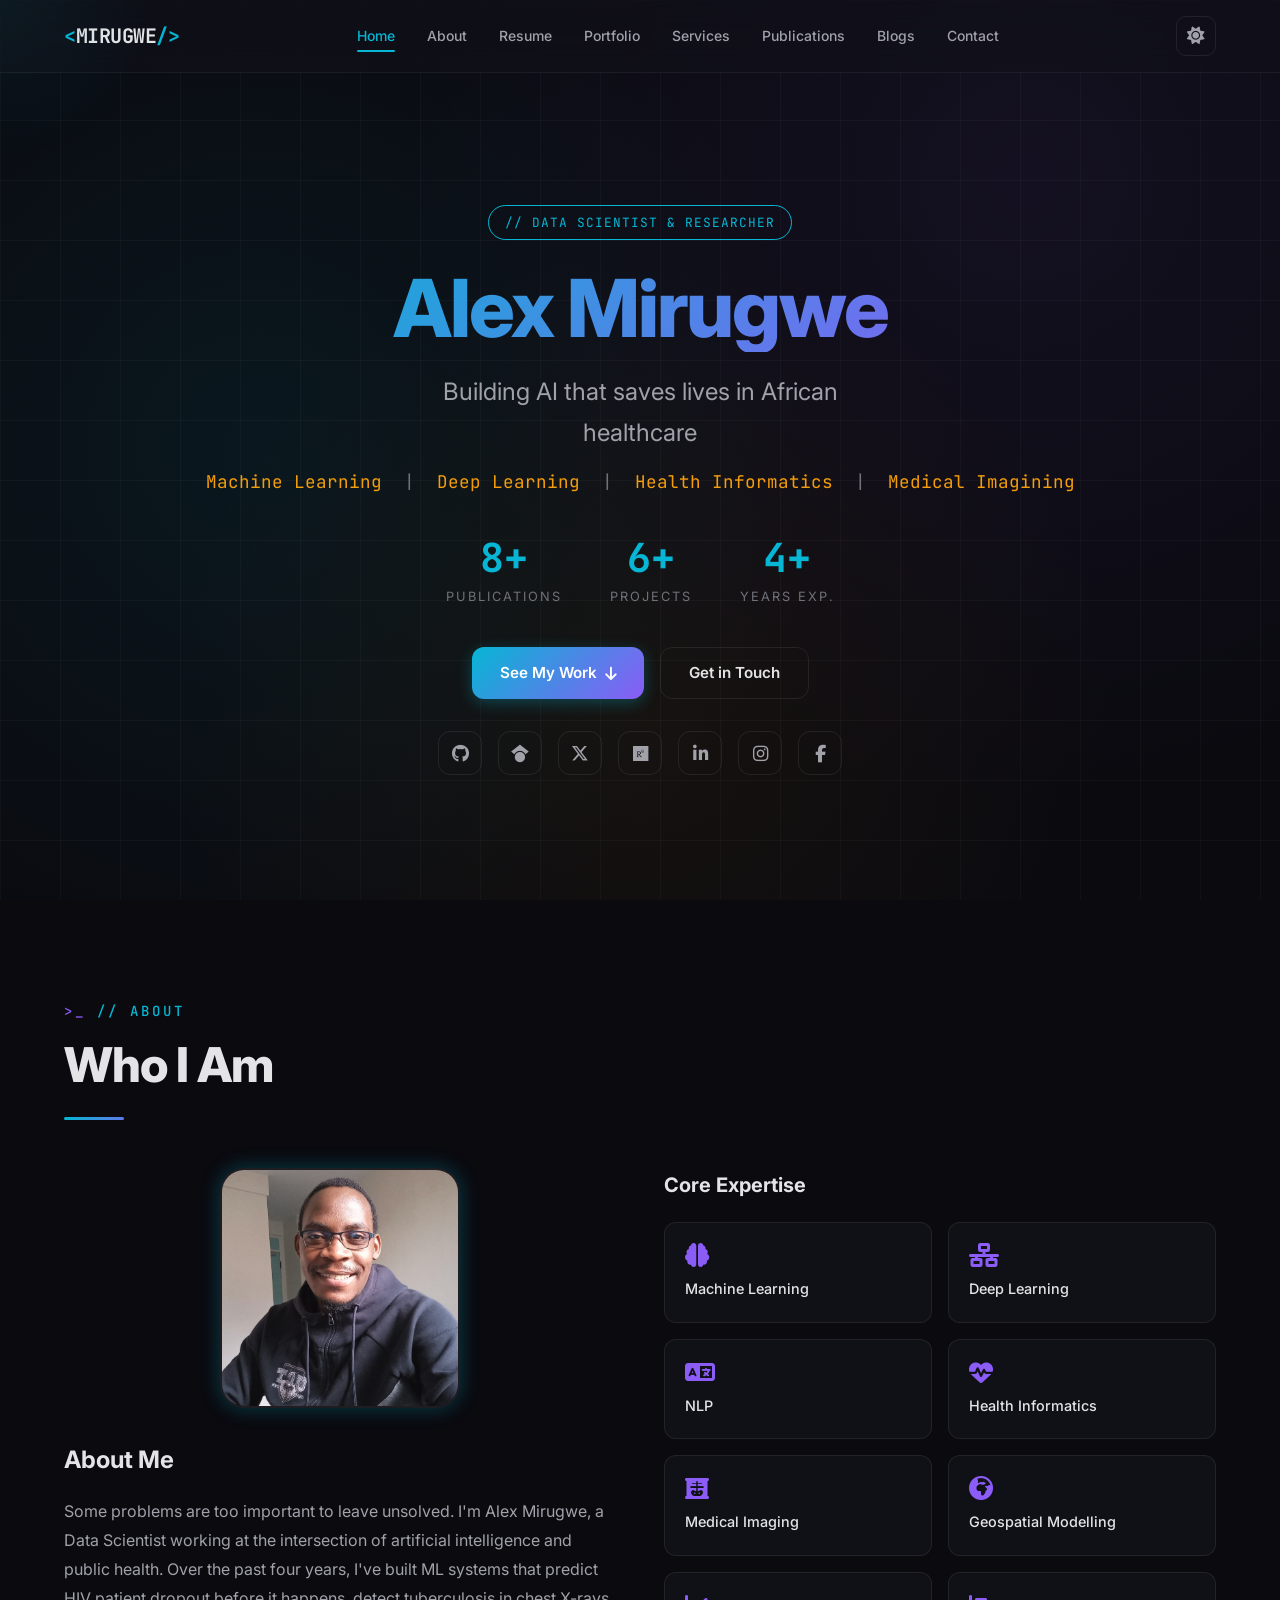
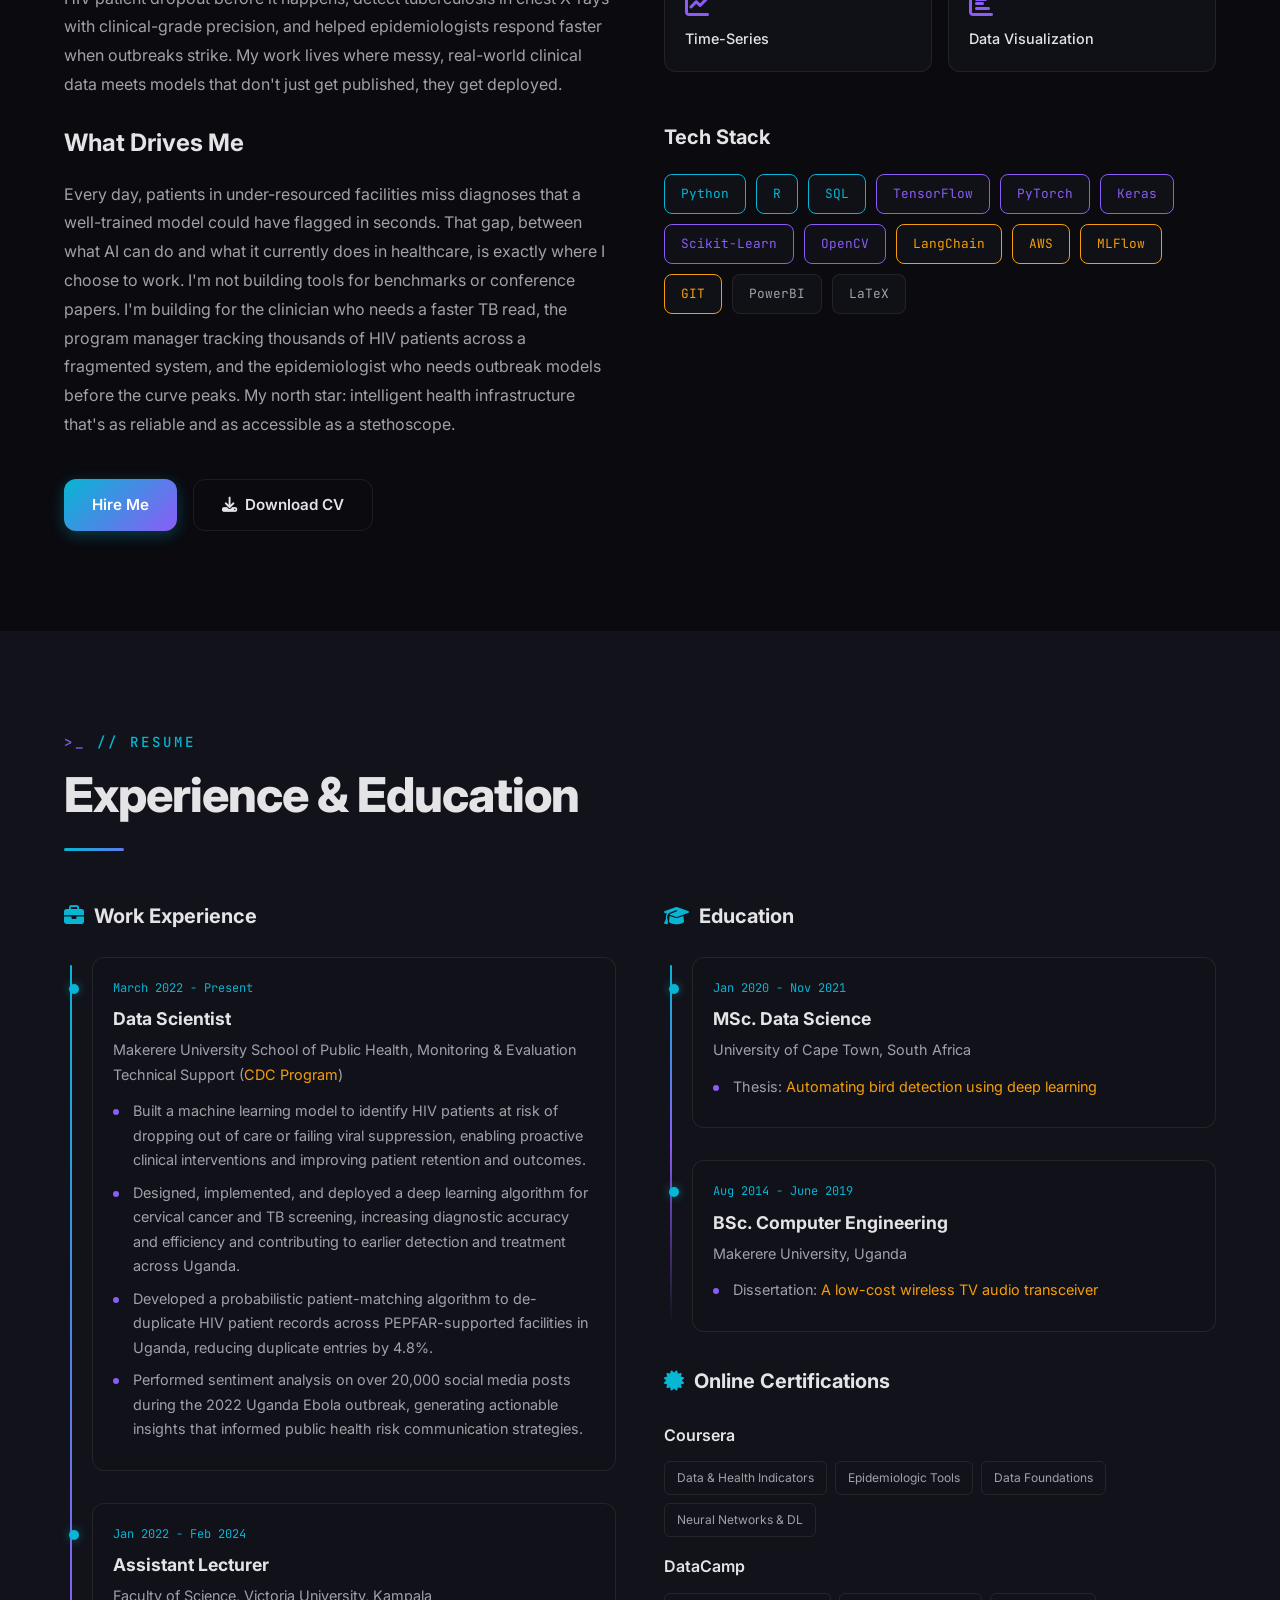
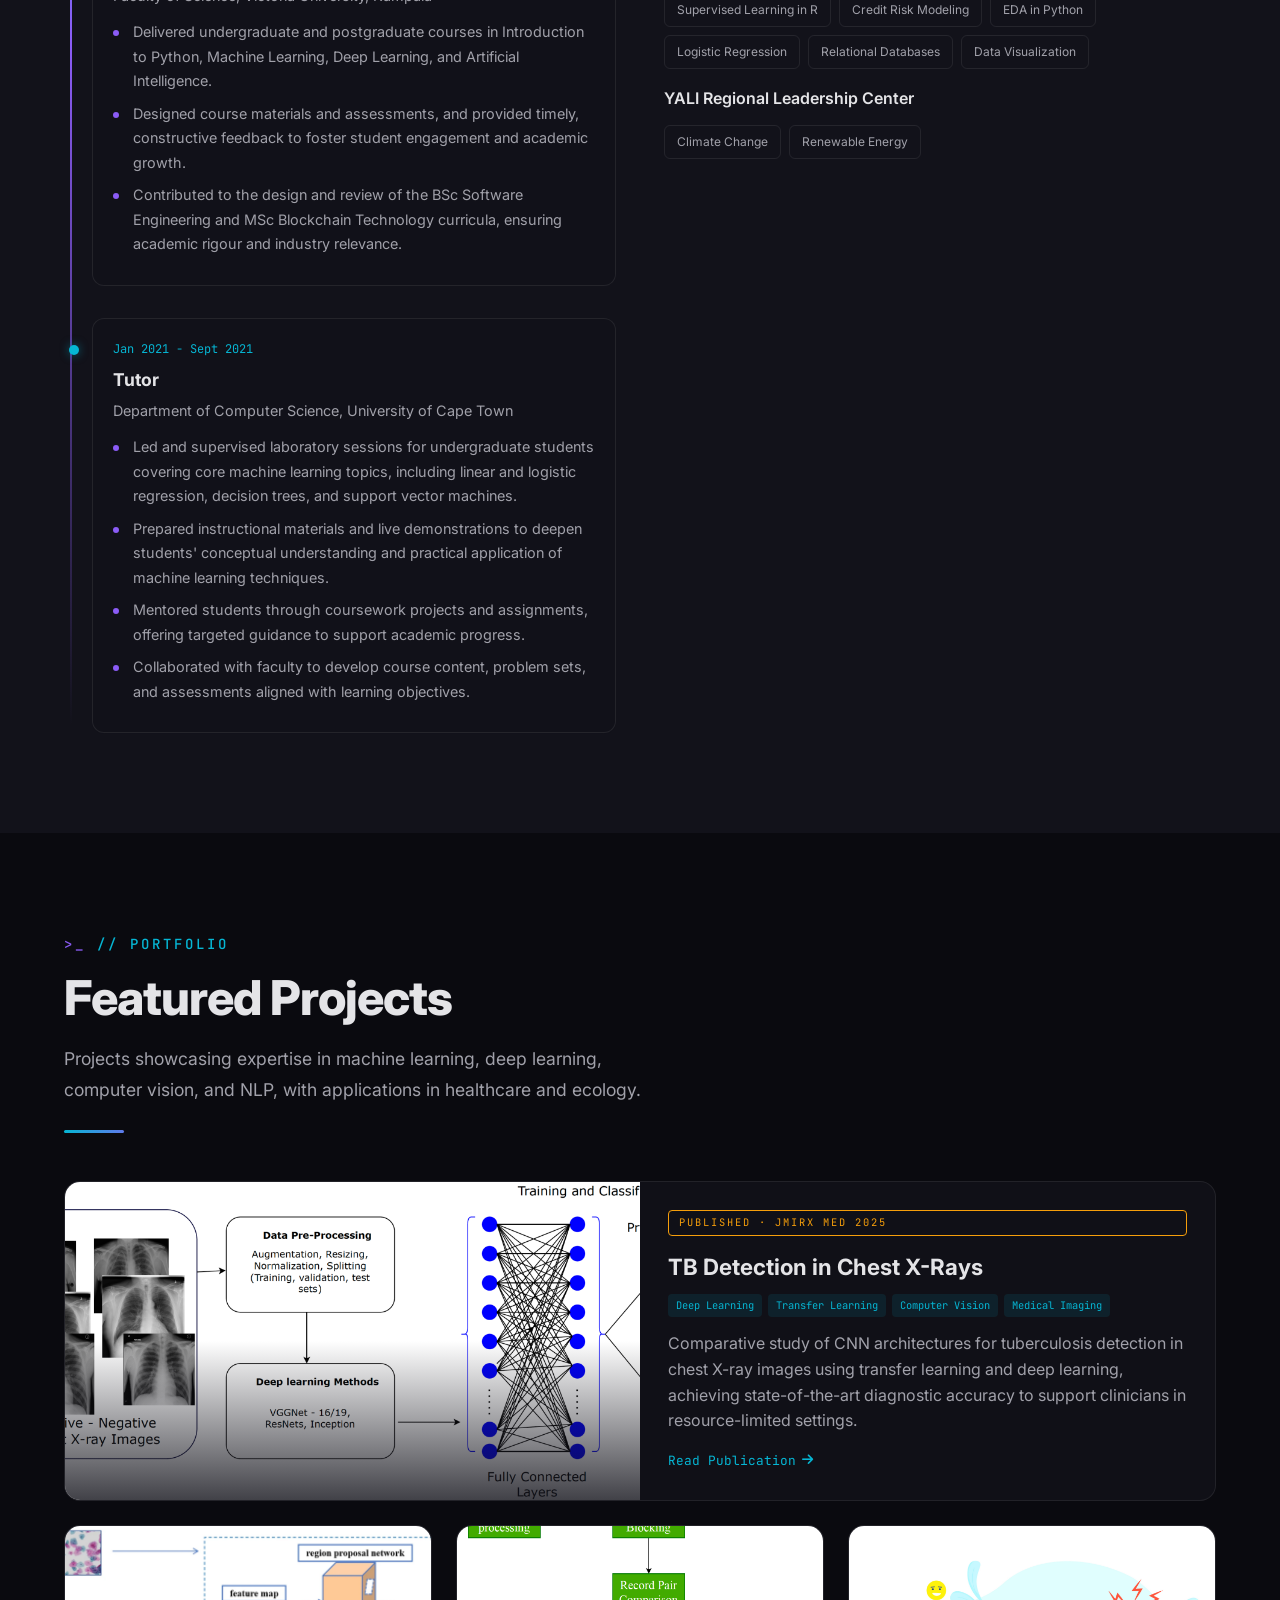
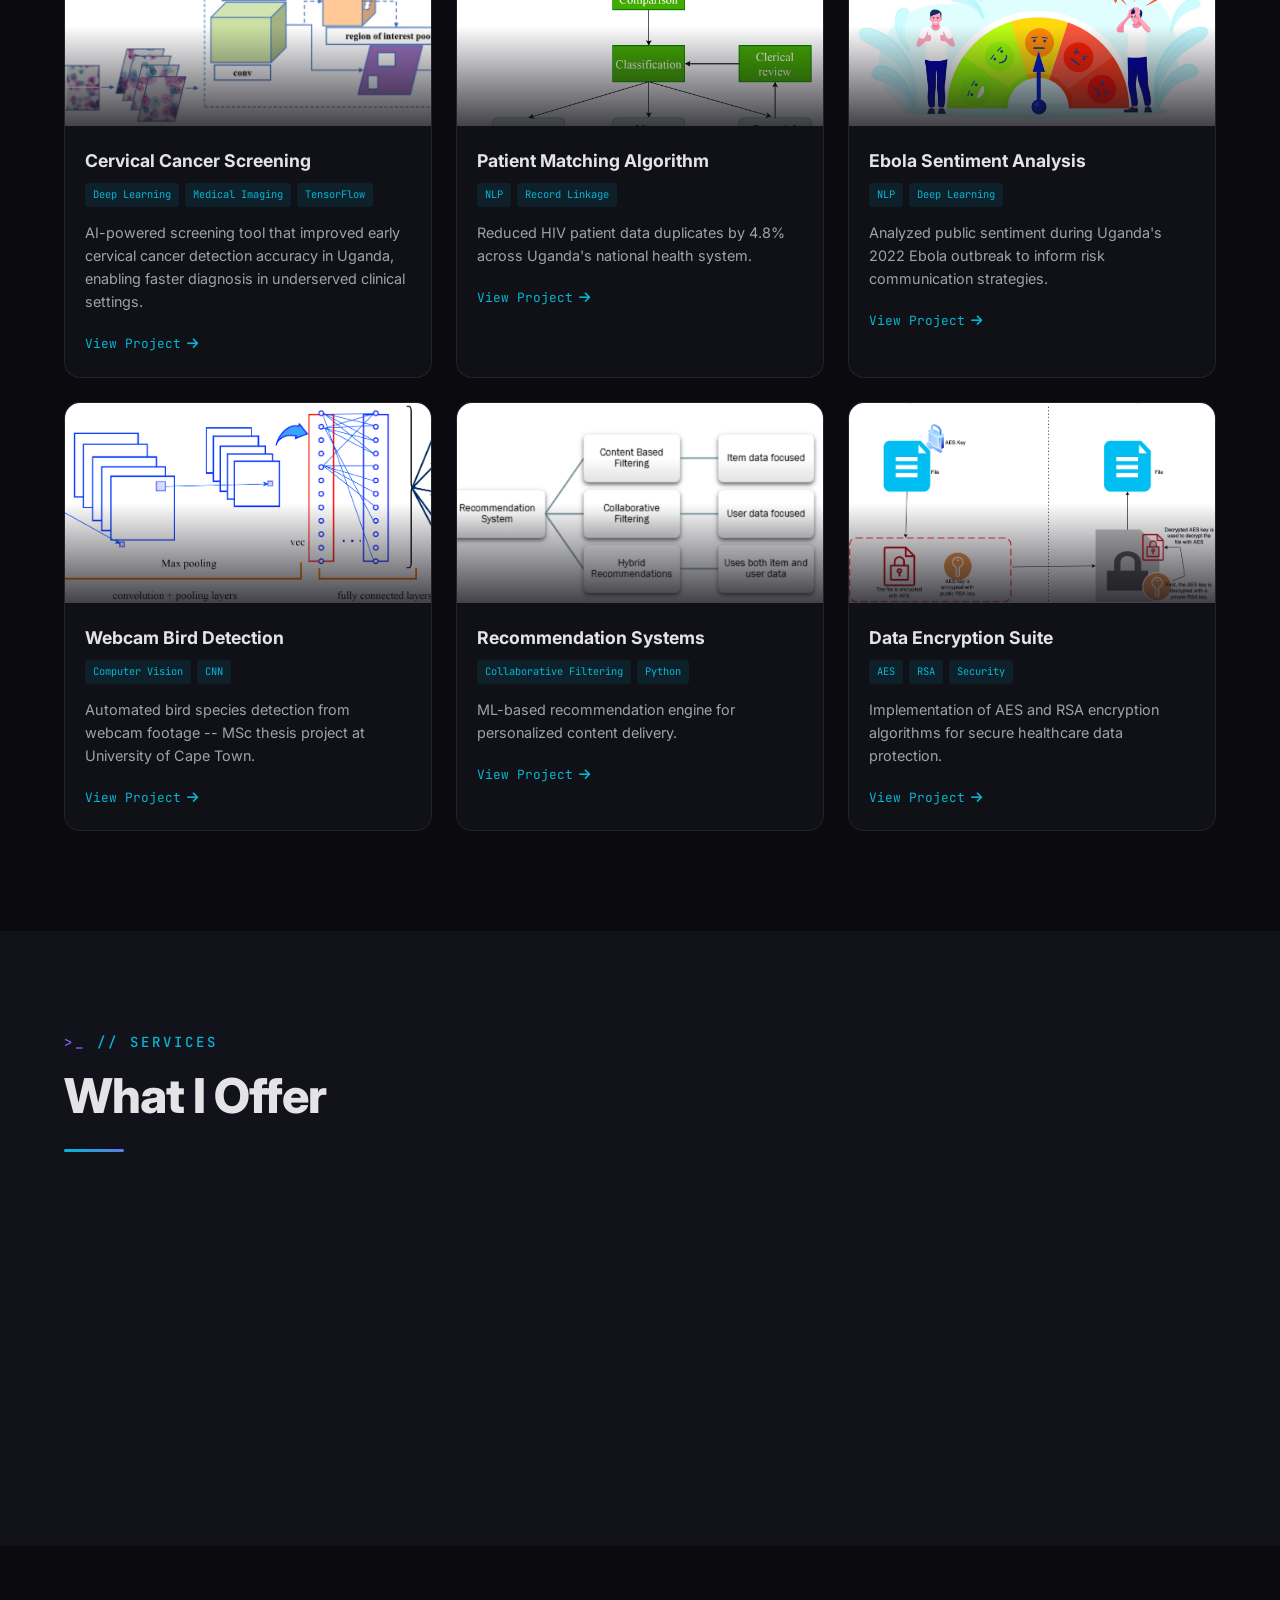
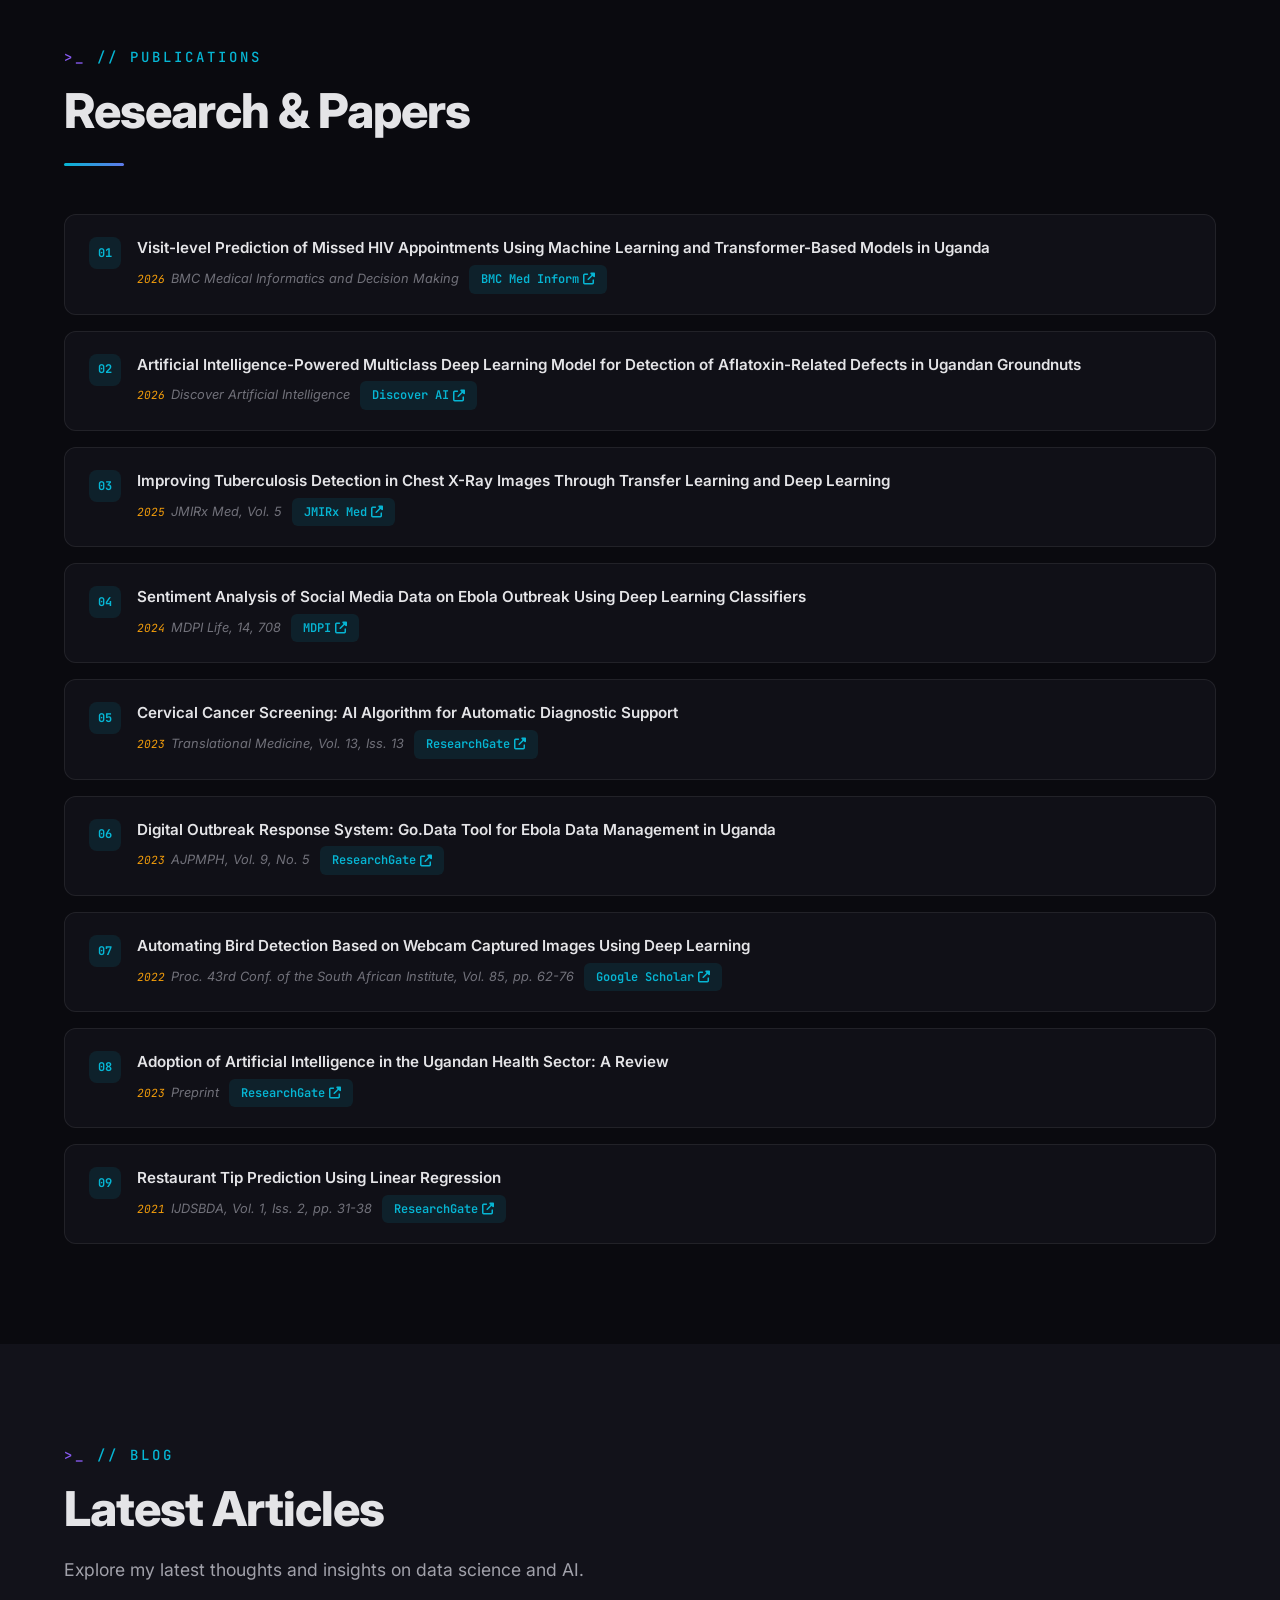
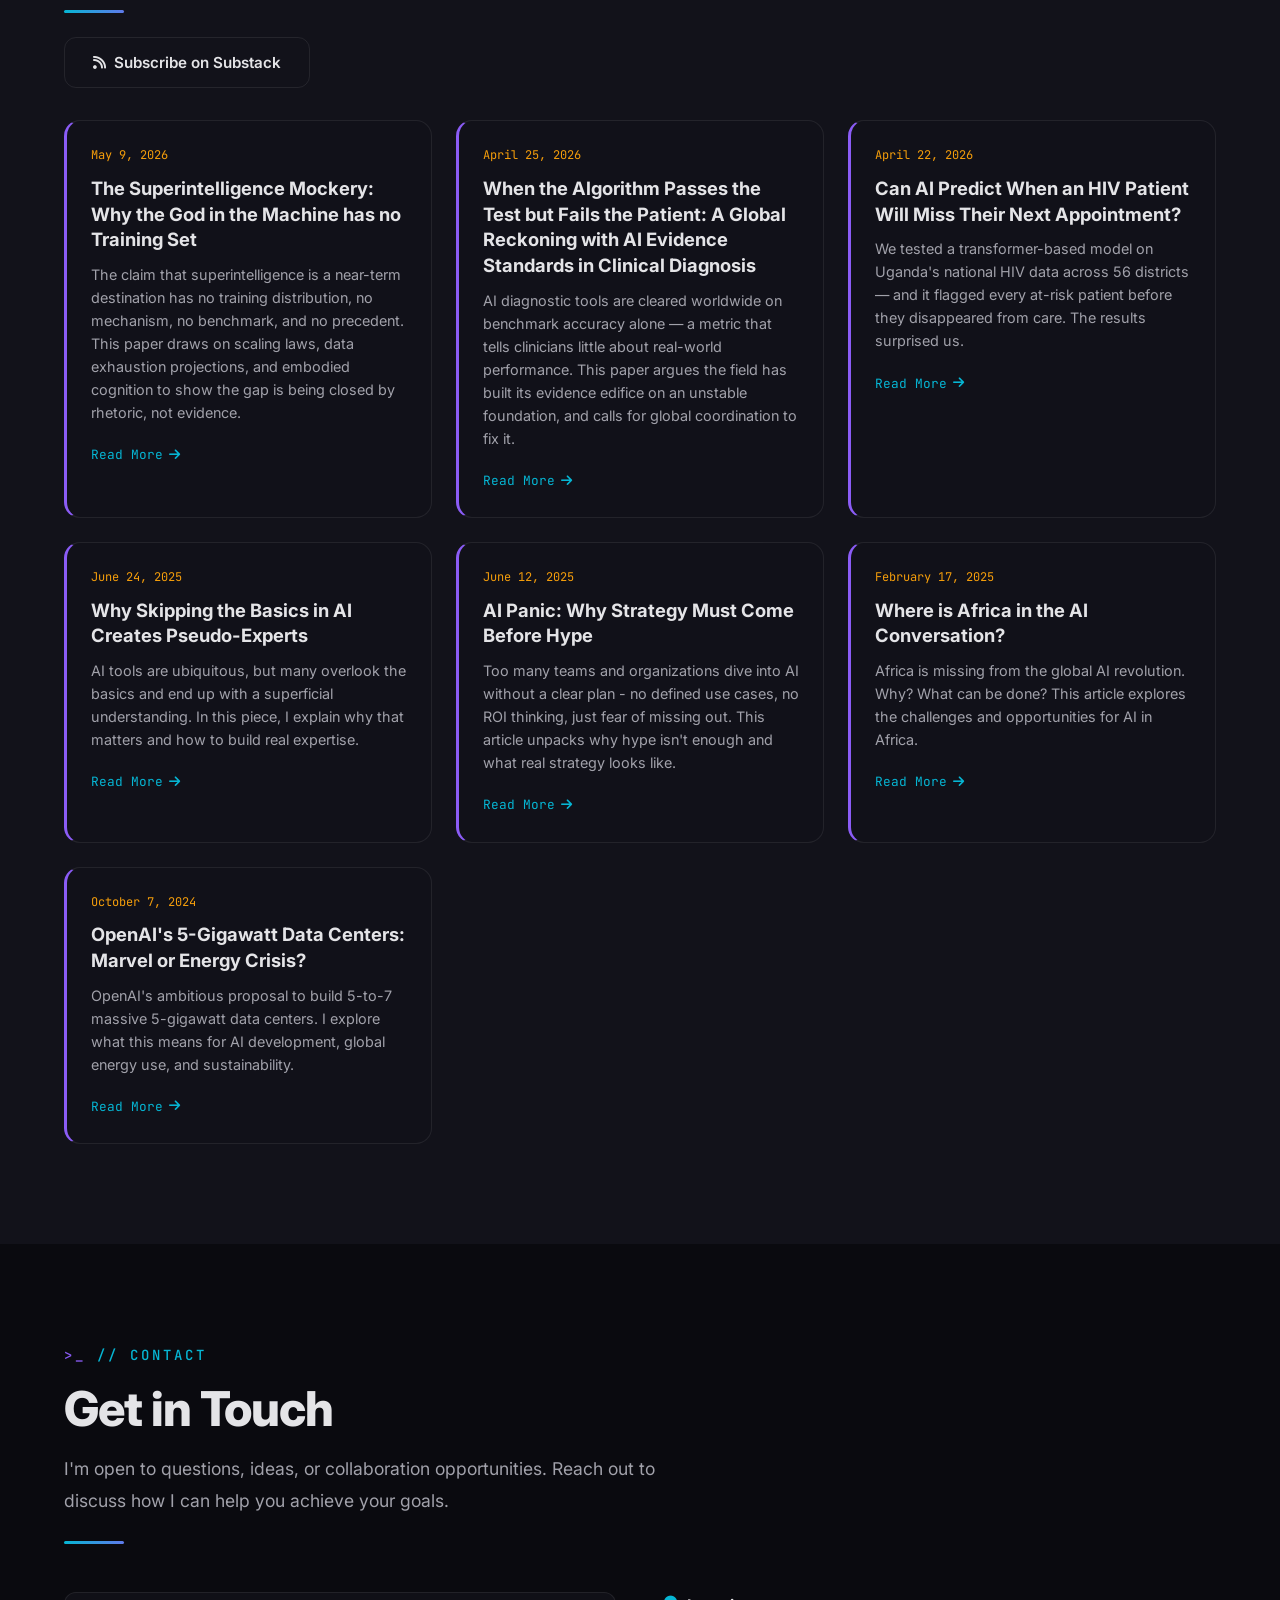
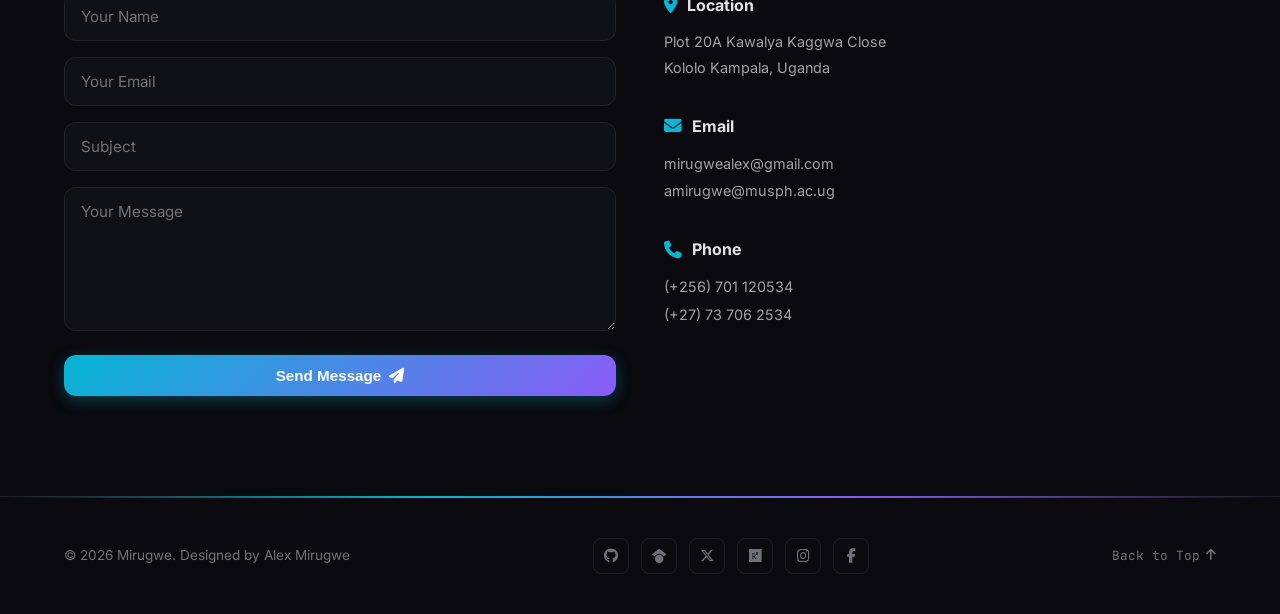
==== commit b9fd32e7: "Update index.html" ====
--- a/index.html
+++ b/index.html
@@ -1172,6 +1172,10 @@
 
       @media (min-width: 768px) {
          .blog-grid { grid-template-columns: repeat(2, 1fr); }
+      }
+
+      @media (min-width: 1024px) {
+         .blog-grid { grid-template-columns: repeat(3, 1fr); }
       }
 
       .blog-card {
@@ -2137,6 +2141,24 @@
 
          <div class="blog-grid stagger">
             <div class="blog-card">
+               <div class="blog-date">May 9, 2026</div>
+               <h3>The Superintelligence Mockery: Why the God in the Machine has no Training Set</h3>
+               <p>The claim that superintelligence is a near-term destination has no training distribution, no mechanism, no benchmark, and no precedent. This paper draws on scaling laws, data exhaustion projections, and embodied cognition to show the gap is being closed by rhetoric, not evidence.</p>
+               <a href="https://papers.ssrn.com/sol3/papers.cfm?abstract_id=6687440" target="_blank" rel="noopener noreferrer" class="blog-link">Read More <i class="fas fa-arrow-right"></i></a>
+            </div>
+            <div class="blog-card">
+               <div class="blog-date">April 25, 2026</div>
+               <h3>When the Algorithm Passes the Test but Fails the Patient: A Global Reckoning with AI Evidence Standards in Clinical Diagnosis</h3>
+               <p>AI diagnostic tools are cleared worldwide on benchmark accuracy alone — a metric that tells clinicians little about real-world performance. This paper argues the field has built its evidence edifice on an unstable foundation, and calls for global coordination to fix it.</p>
+               <a href="https://papers.ssrn.com/sol3/papers.cfm?abstract_id=6538200" target="_blank" rel="noopener noreferrer" class="blog-link">Read More <i class="fas fa-arrow-right"></i></a>
+            </div>
+            <div class="blog-card">
+               <div class="blog-date">April 22, 2026</div>
+               <h3>Can AI Predict When an HIV Patient Will Miss Their Next Appointment?</h3>
+               <p>We tested a transformer-based model on Uganda's national HIV data across 56 districts — and it flagged every at-risk patient before they disappeared from care. The results surprised us.</p>
+               <a href="https://alexmirugwe.substack.com/p/can-ai-predict-when-an-hiv-patient" target="_blank" rel="noopener noreferrer" class="blog-link">Read More <i class="fas fa-arrow-right"></i></a>
+            </div>
+            <div class="blog-card">
                <div class="blog-date">June 24, 2025</div>
                <h3>Why Skipping the Basics in AI Creates Pseudo-Experts</h3>
                <p>AI tools are ubiquitous, but many overlook the basics and end up with a superficial understanding. In this piece, I explain why that matters and how to build real expertise.</p>
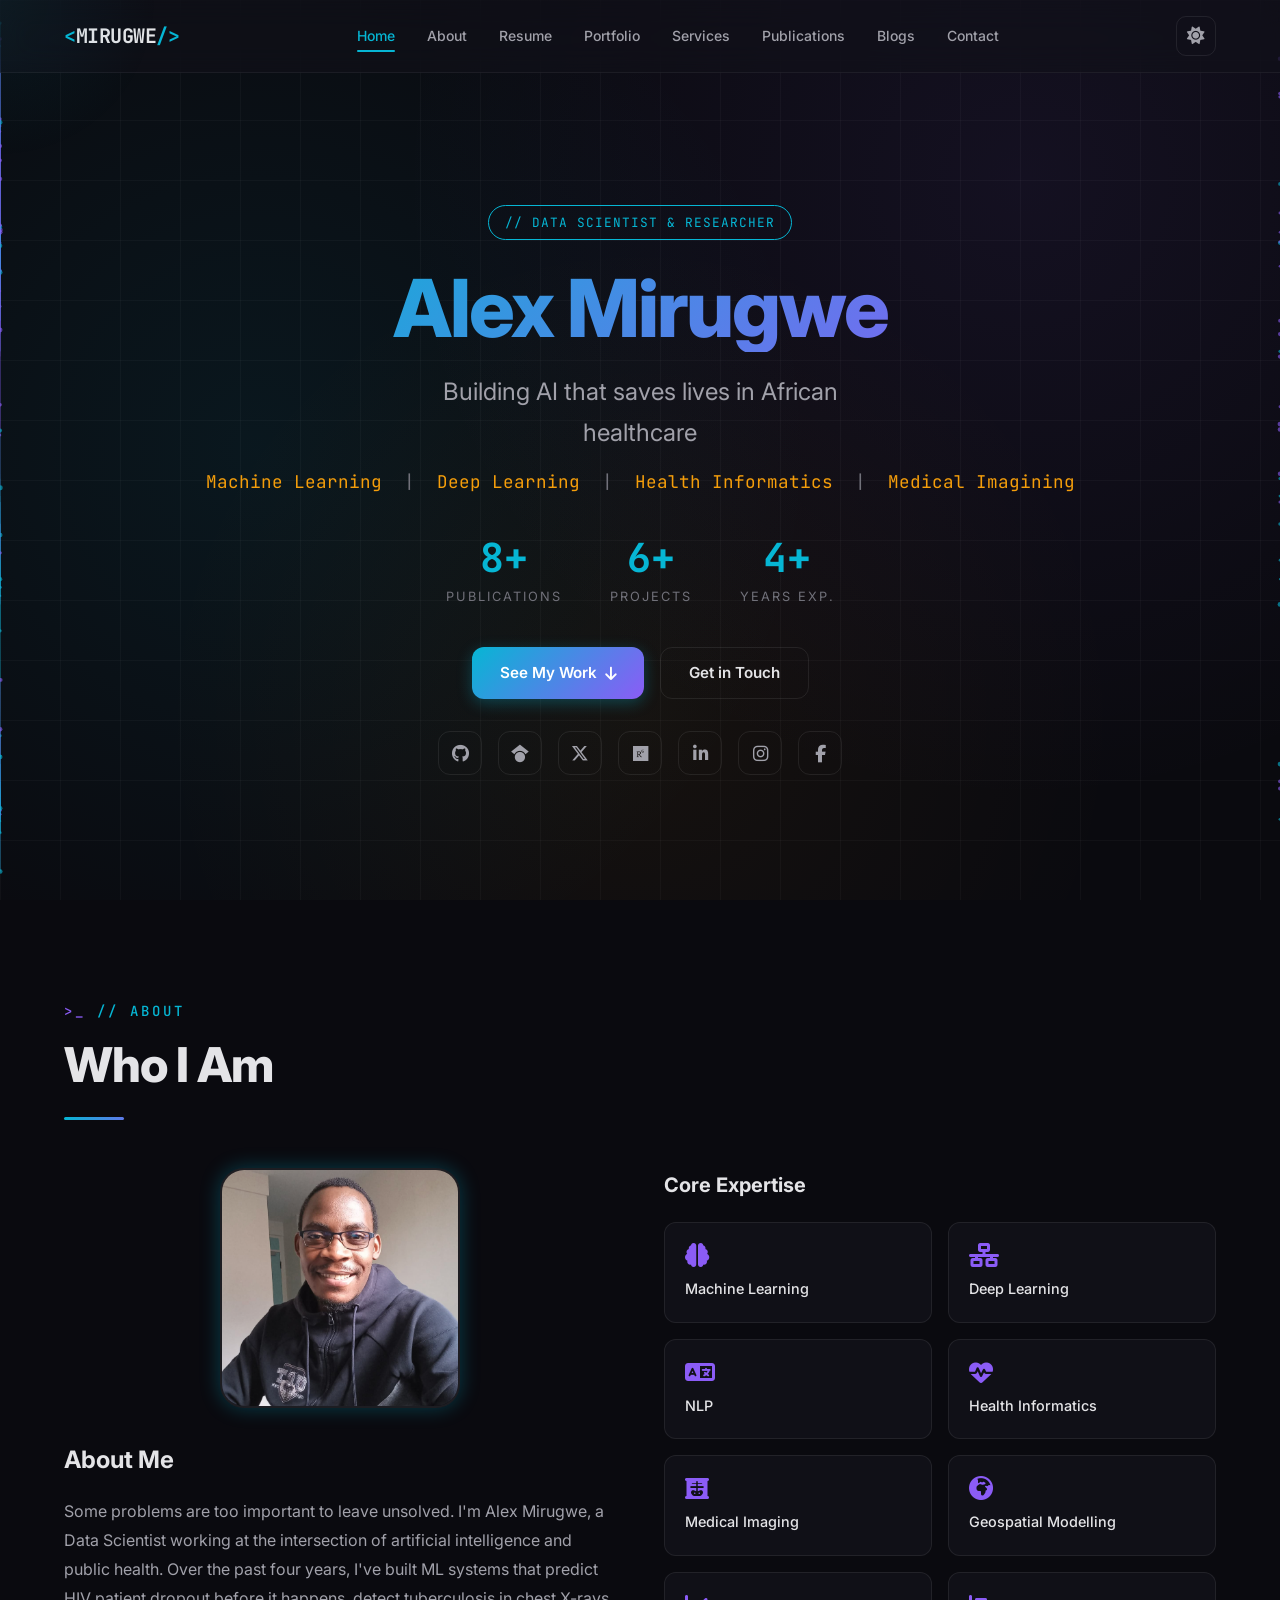
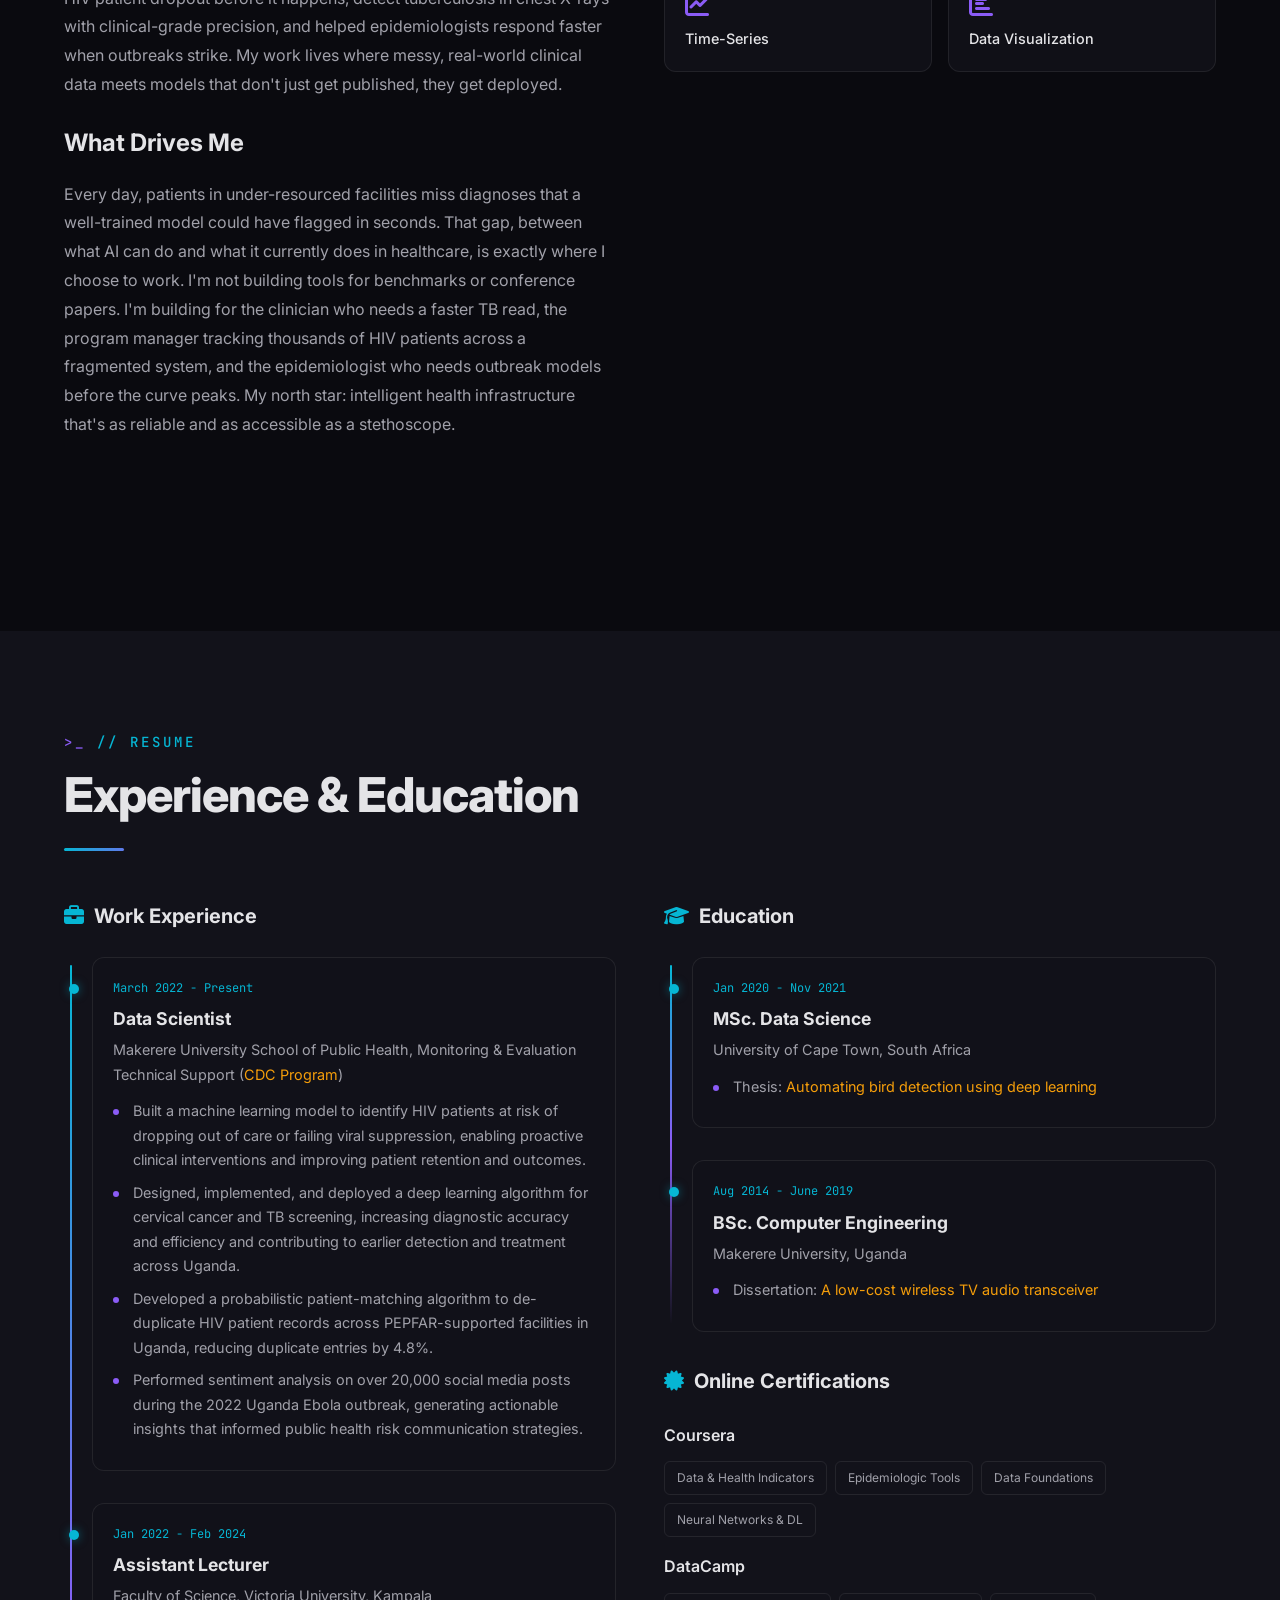
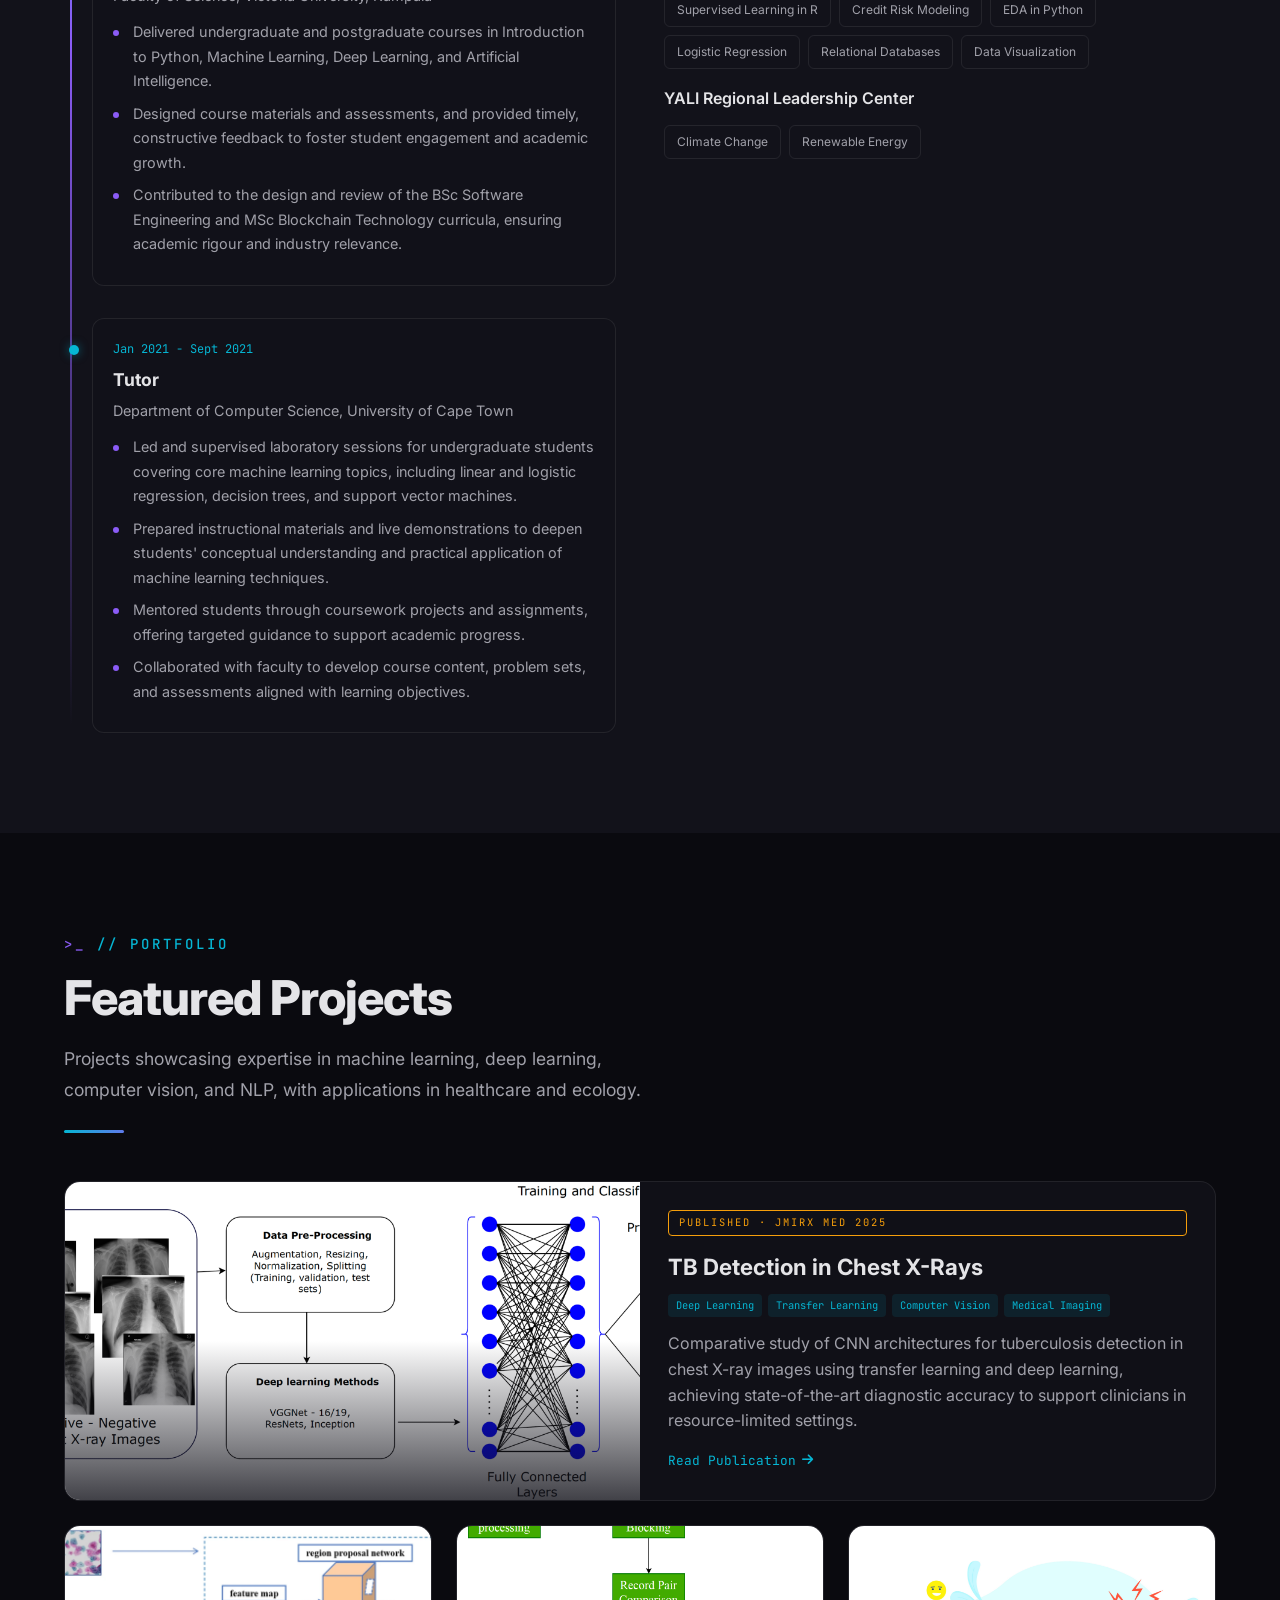
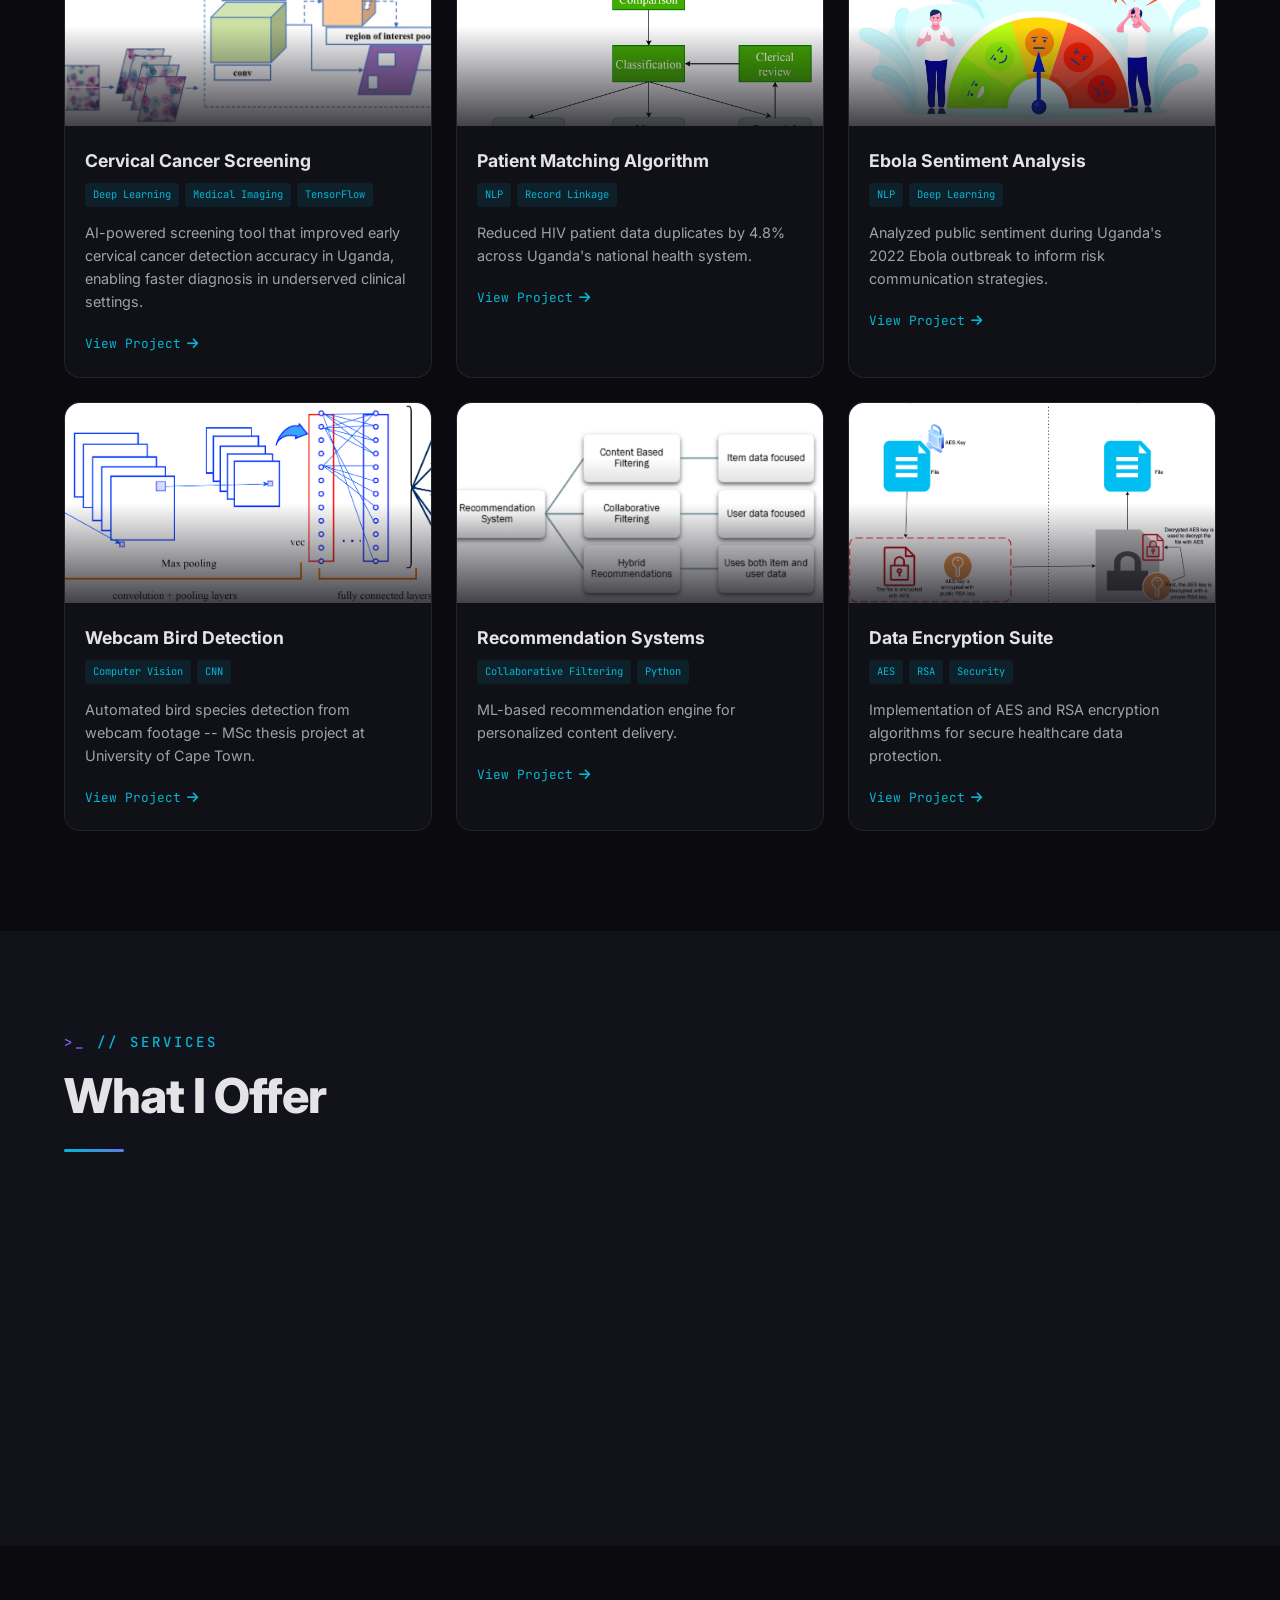
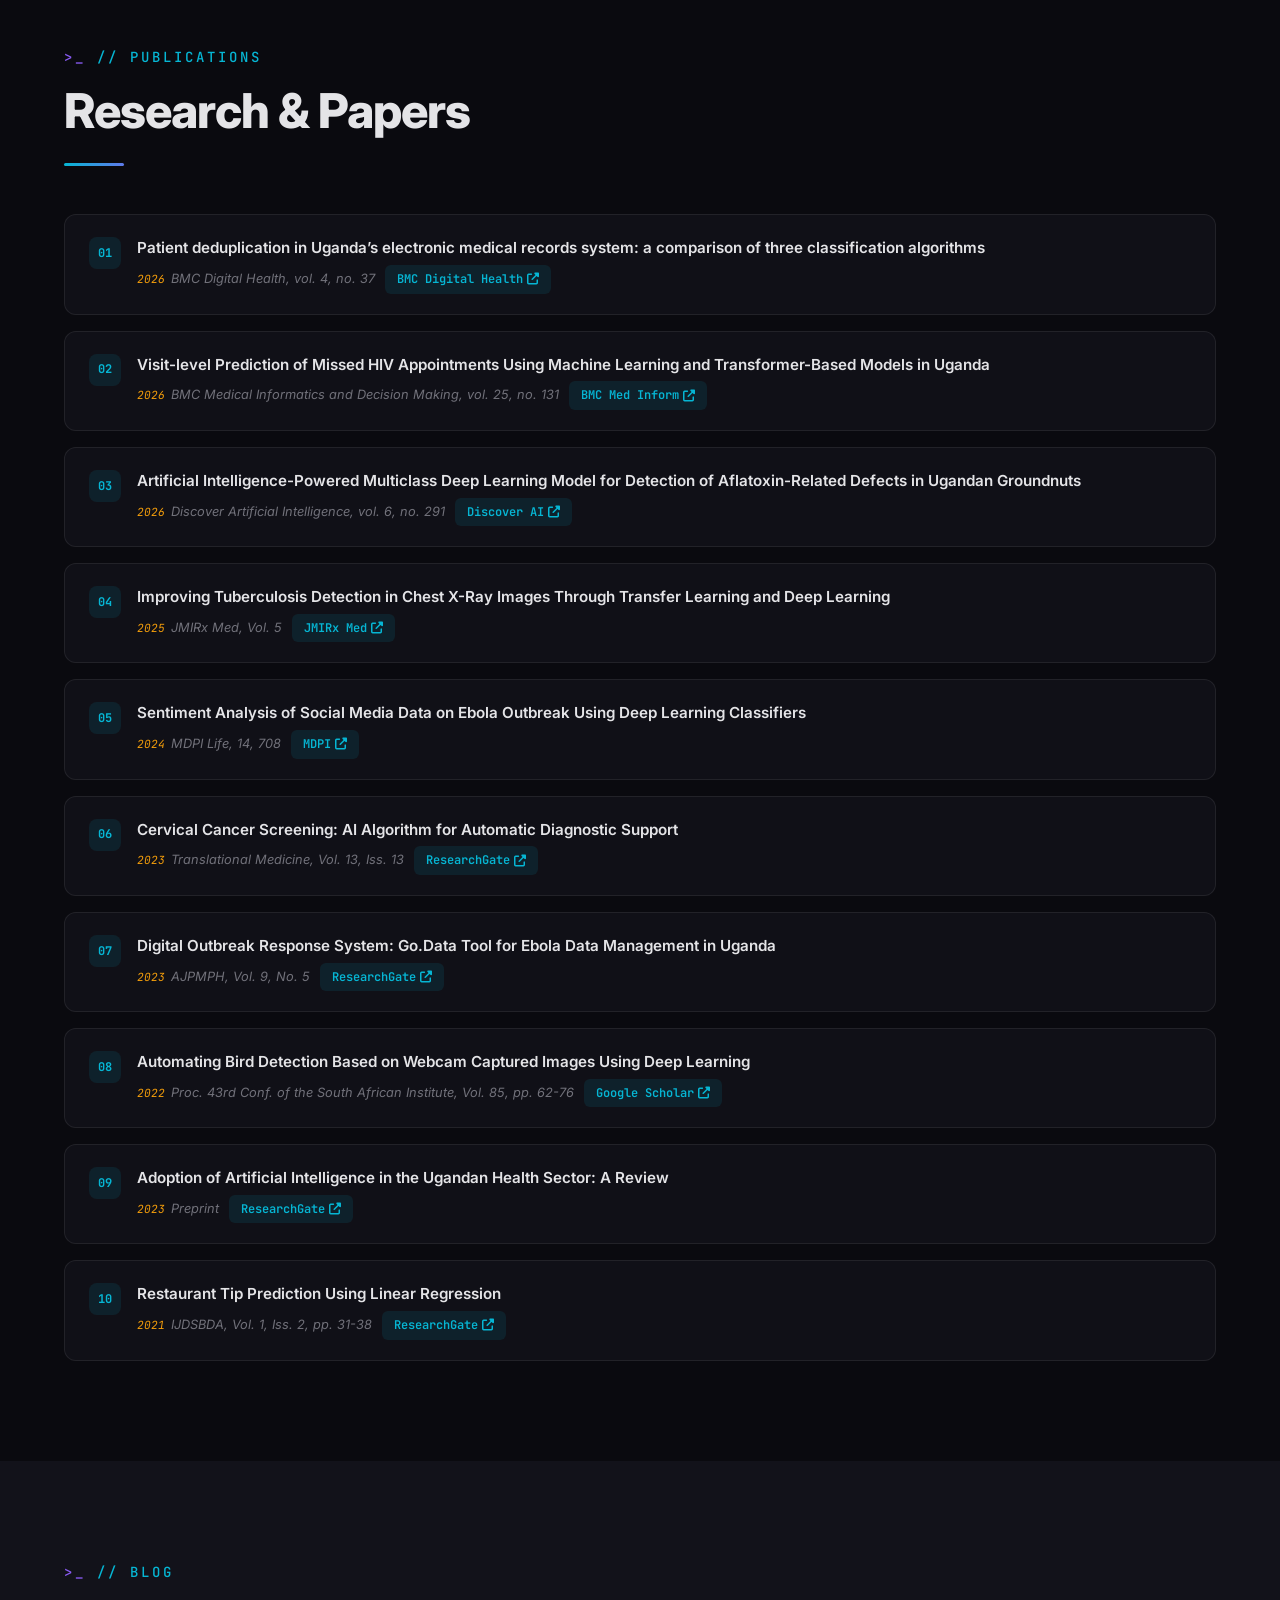
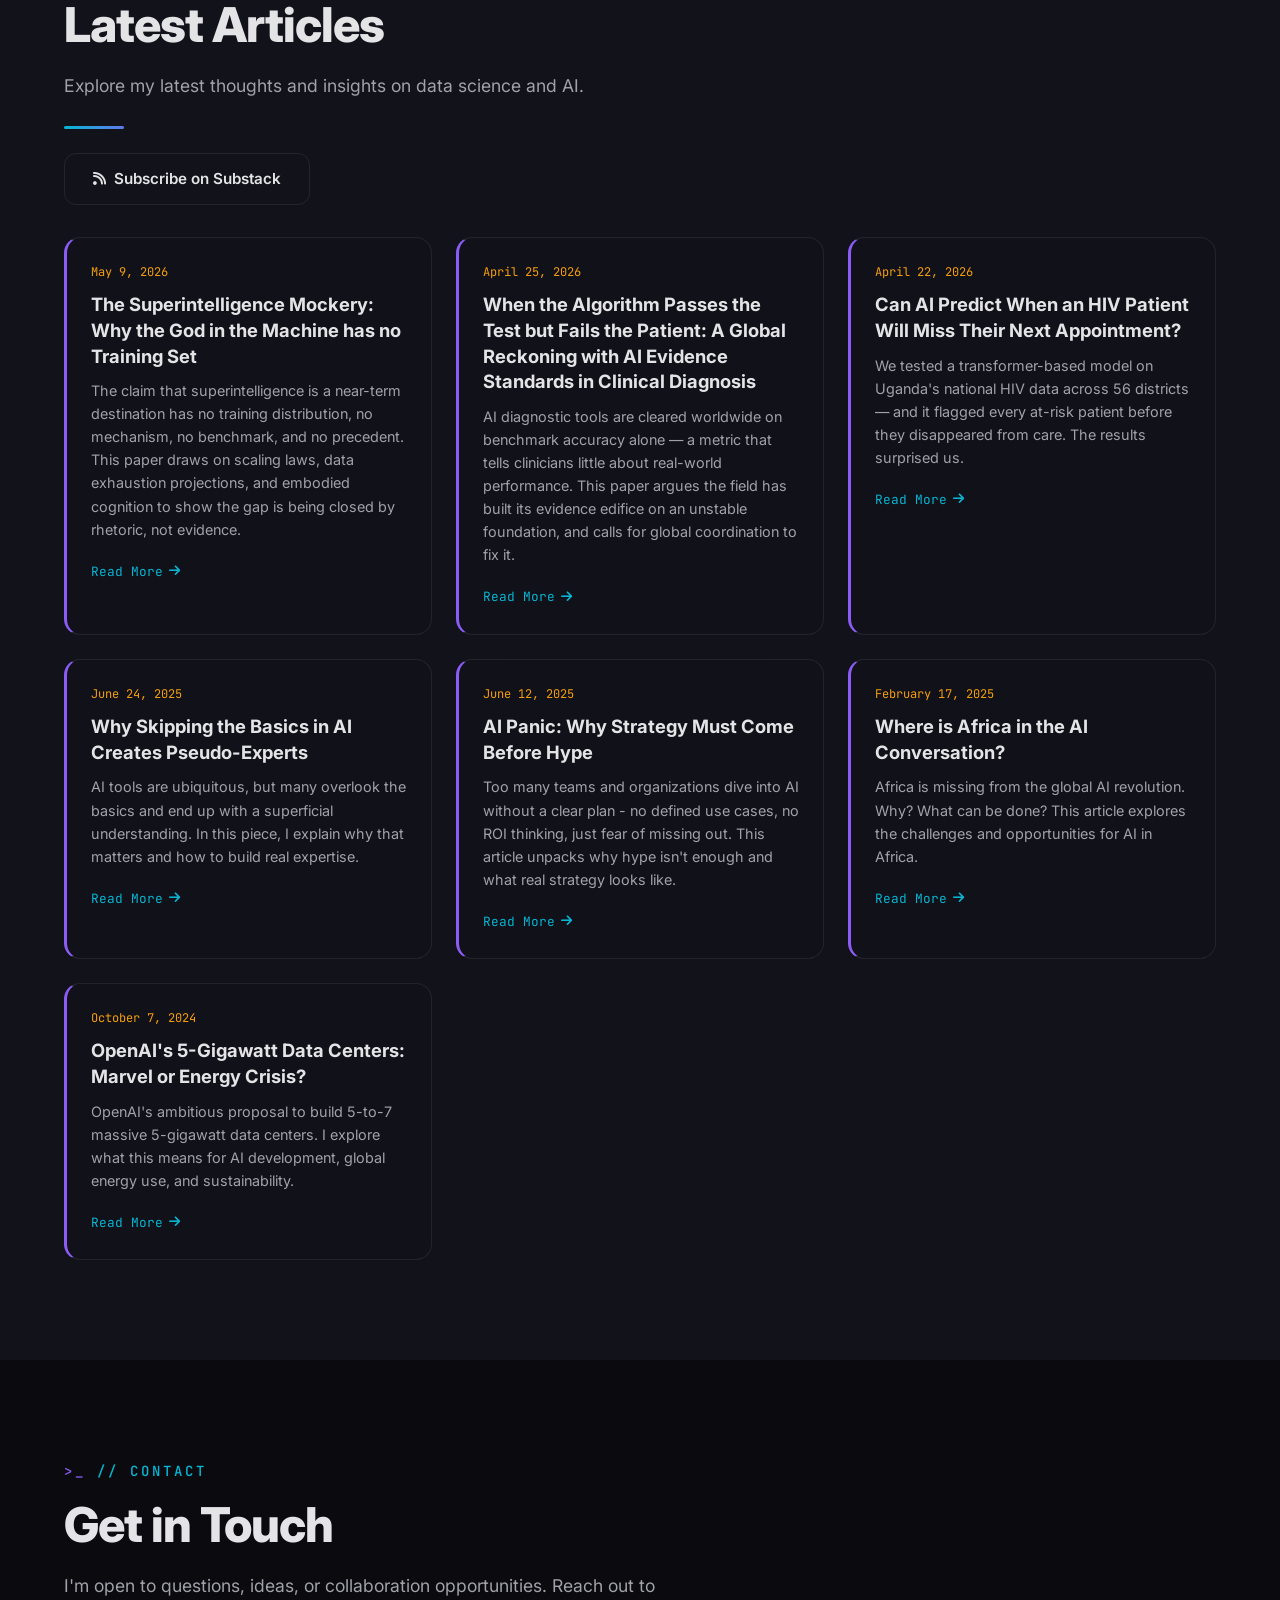
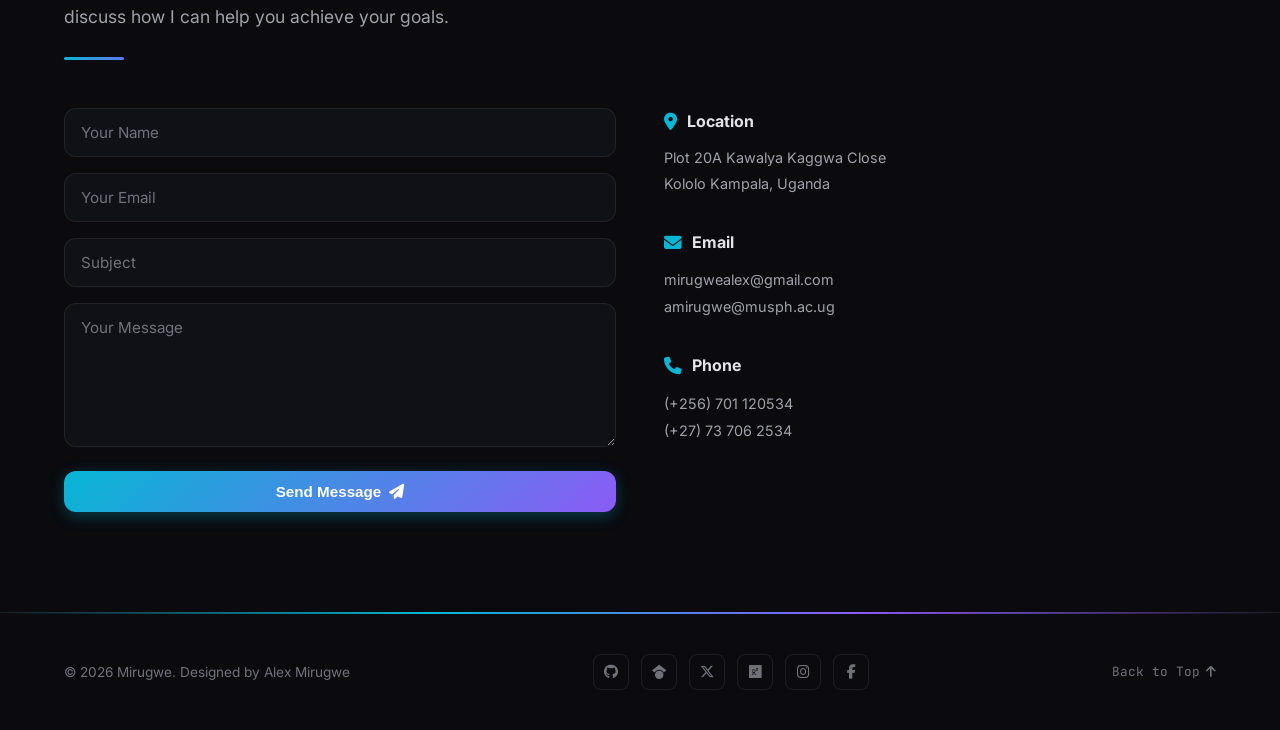
==== commit 2ddcaf13: "Update index.html" ====
--- a/index.html
+++ b/index.html
@@ -2054,21 +2054,29 @@
             <div class="pub-item">
                <div class="pub-number">01</div>
                <div class="pub-content">
-                  <span class="pub-title">Visit-level Prediction of Missed HIV Appointments Using Machine Learning and Transformer-Based Models in Uganda</span>
-                  <span class="pub-venue"><span class="pub-year">2026</span>BMC Medical Informatics and Decision Making</span>
-                  <a href="https://doi.org/10.1186/s12911-026-03434-z" target="_blank" rel="noopener noreferrer" class="pub-link">BMC Med Inform <i class="fas fa-external-link-alt"></i></a>
+                  <span class="pub-title">Patient deduplication in Uganda’s electronic medical records system: a comparison of three classification algorithms</span>
+                  <span class="pub-venue"><span class="pub-year">2026</span>BMC Digital Health, vol. 4, no. 37</span>
+                  <a href="https://doi.org/10.1186/s44247-026-00257-w" target="_blank" rel="noopener noreferrer" class="pub-link">BMC Digital Health <i class="fas fa-external-link-alt"></i></a>
                </div>
             </div>
             <div class="pub-item">
                <div class="pub-number">02</div>
                <div class="pub-content">
-                  <span class="pub-title">Artificial Intelligence-Powered Multiclass Deep Learning Model for Detection of Aflatoxin-Related Defects in Ugandan Groundnuts</span>
-                  <span class="pub-venue"><span class="pub-year">2026</span>Discover Artificial Intelligence</span>
-                  <a href="https://doi.org/10.1007/s44163-026-01027-3" target="_blank" rel="noopener noreferrer" class="pub-link">Discover AI <i class="fas fa-external-link-alt"></i></a>
+                  <span class="pub-title">Visit-level Prediction of Missed HIV Appointments Using Machine Learning and Transformer-Based Models in Uganda</span>
+                  <span class="pub-venue"><span class="pub-year">2026</span>BMC Medical Informatics and Decision Making, vol. 25, no. 131</span>
+                  <a href="https://doi.org/10.1186/s12911-026-03434-z" target="_blank" rel="noopener noreferrer" class="pub-link">BMC Med Inform <i class="fas fa-external-link-alt"></i></a>
                </div>
             </div>
             <div class="pub-item">
                <div class="pub-number">03</div>
+               <div class="pub-content">
+                  <span class="pub-title">Artificial Intelligence-Powered Multiclass Deep Learning Model for Detection of Aflatoxin-Related Defects in Ugandan Groundnuts</span>
+                  <span class="pub-venue"><span class="pub-year">2026</span>Discover Artificial Intelligence, vol. 6, no. 291</span>
+                  <a href="https://doi.org/10.1007/s44163-026-01027-3" target="_blank" rel="noopener noreferrer" class="pub-link">Discover AI <i class="fas fa-external-link-alt"></i></a>
+               </div>
+            </div>
+            <div class="pub-item">
+               <div class="pub-number">04</div>
                <div class="pub-content">
                   <span class="pub-title">Improving Tuberculosis Detection in Chest X-Ray Images Through Transfer Learning and Deep Learning</span>
                   <span class="pub-venue"><span class="pub-year">2025</span>JMIRx Med, Vol. 5</span>
@@ -2076,7 +2084,7 @@
                </div>
             </div>
             <div class="pub-item">
-               <div class="pub-number">04</div>
+               <div class="pub-number">05</div>
                <div class="pub-content">
                   <span class="pub-title">Sentiment Analysis of Social Media Data on Ebola Outbreak Using Deep Learning Classifiers</span>
                   <span class="pub-venue"><span class="pub-year">2024</span>MDPI Life, 14, 708</span>
@@ -2084,7 +2092,7 @@
                </div>
             </div>
             <div class="pub-item">
-               <div class="pub-number">05</div>
+               <div class="pub-number">06</div>
                <div class="pub-content">
                   <span class="pub-title">Cervical Cancer Screening: AI Algorithm for Automatic Diagnostic Support</span>
                   <span class="pub-venue"><span class="pub-year">2023</span>Translational Medicine, Vol. 13, Iss. 13</span>
@@ -2092,7 +2100,7 @@
                </div>
             </div>
             <div class="pub-item">
-               <div class="pub-number">06</div>
+               <div class="pub-number">07</div>
                <div class="pub-content">
                   <span class="pub-title">Digital Outbreak Response System: Go.Data Tool for Ebola Data Management in Uganda</span>
                   <span class="pub-venue"><span class="pub-year">2023</span>AJPMPH, Vol. 9, No. 5</span>
@@ -2100,7 +2108,7 @@
                </div>
             </div>
             <div class="pub-item">
-               <div class="pub-number">07</div>
+               <div class="pub-number">08</div>
                <div class="pub-content">
                   <span class="pub-title">Automating Bird Detection Based on Webcam Captured Images Using Deep Learning</span>
                   <span class="pub-venue"><span class="pub-year">2022</span>Proc. 43rd Conf. of the South African Institute, Vol. 85, pp. 62-76</span>
@@ -2108,7 +2116,7 @@
                </div>
             </div>
             <div class="pub-item">
-               <div class="pub-number">08</div>
+               <div class="pub-number">09</div>
                <div class="pub-content">
                   <span class="pub-title">Adoption of Artificial Intelligence in the Ugandan Health Sector: A Review</span>
                   <span class="pub-venue"><span class="pub-year">2023</span>Preprint</span>
@@ -2116,7 +2124,7 @@
                </div>
             </div>
             <div class="pub-item">
-               <div class="pub-number">09</div>
+               <div class="pub-number">10</div>
                <div class="pub-content">
                   <span class="pub-title">Restaurant Tip Prediction Using Linear Regression</span>
                   <span class="pub-venue"><span class="pub-year">2021</span>IJDSBDA, Vol. 1, Iss. 2, pp. 31-38</span>
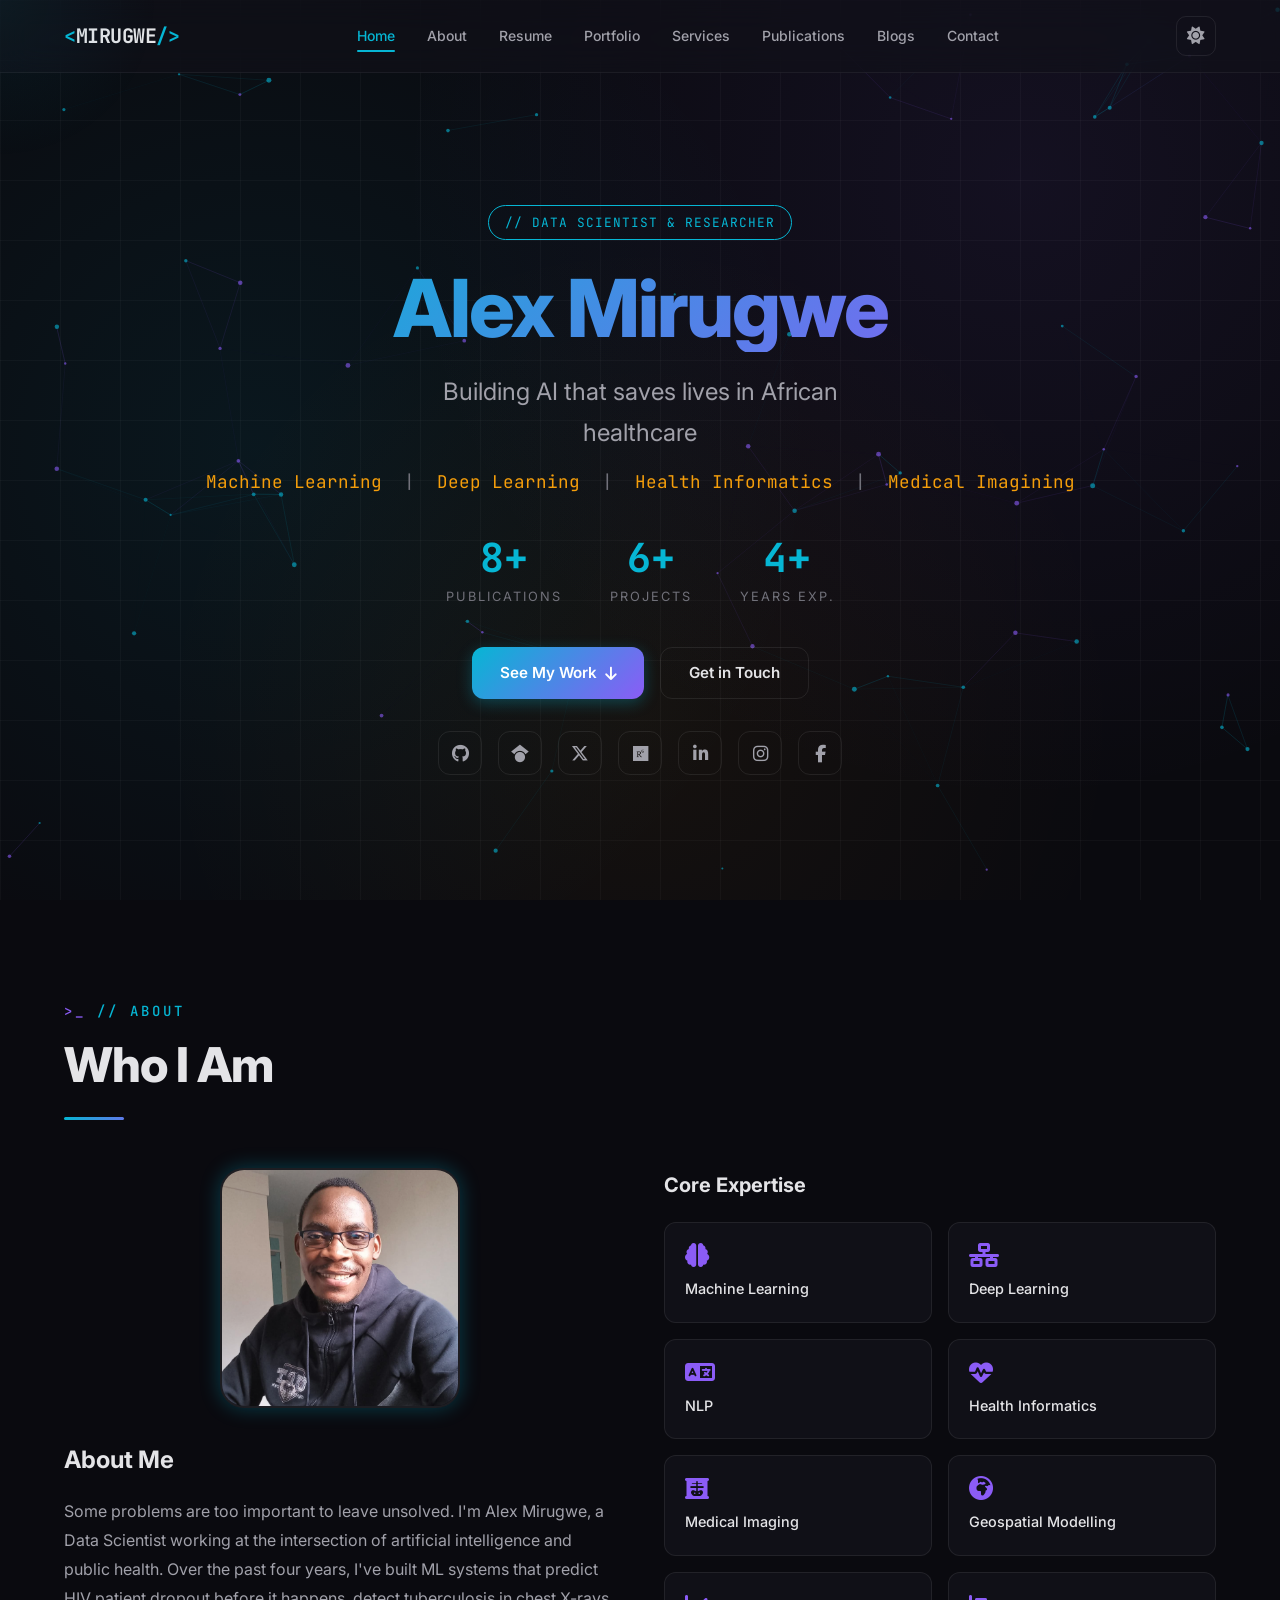
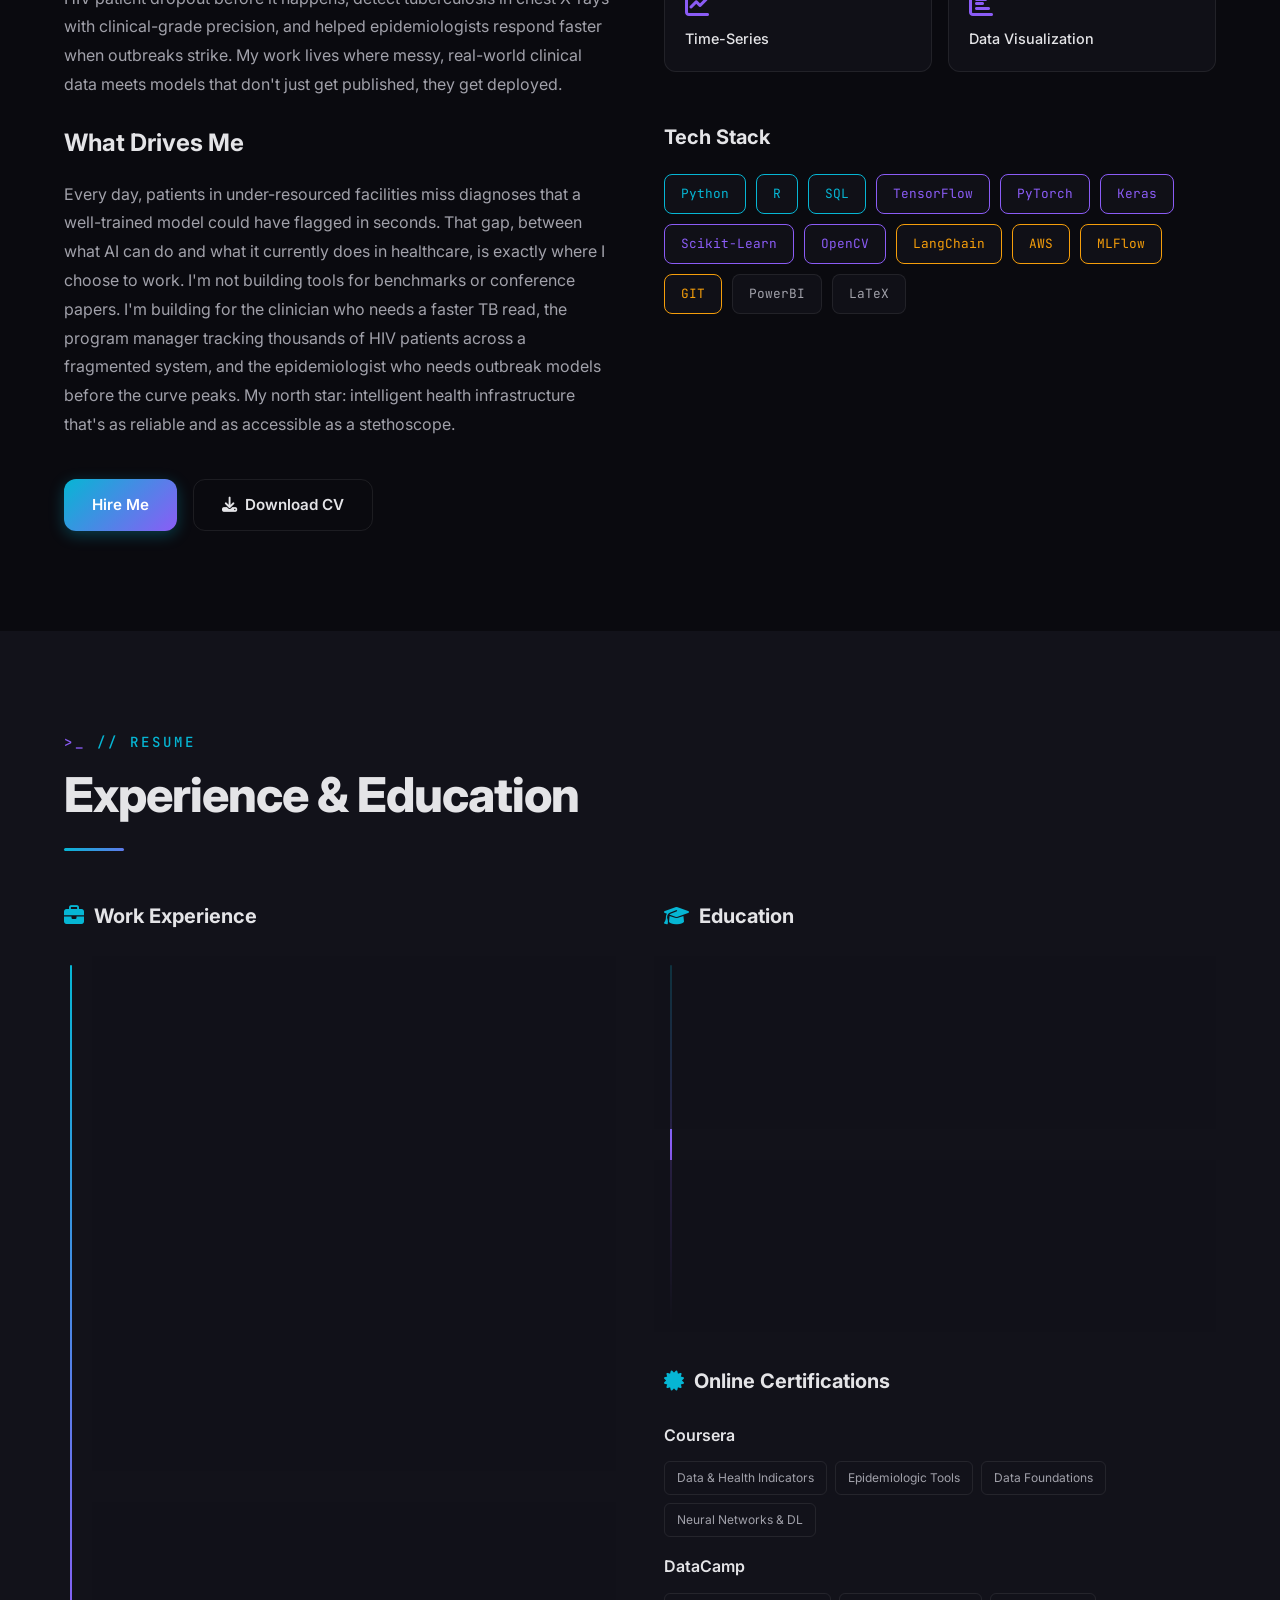
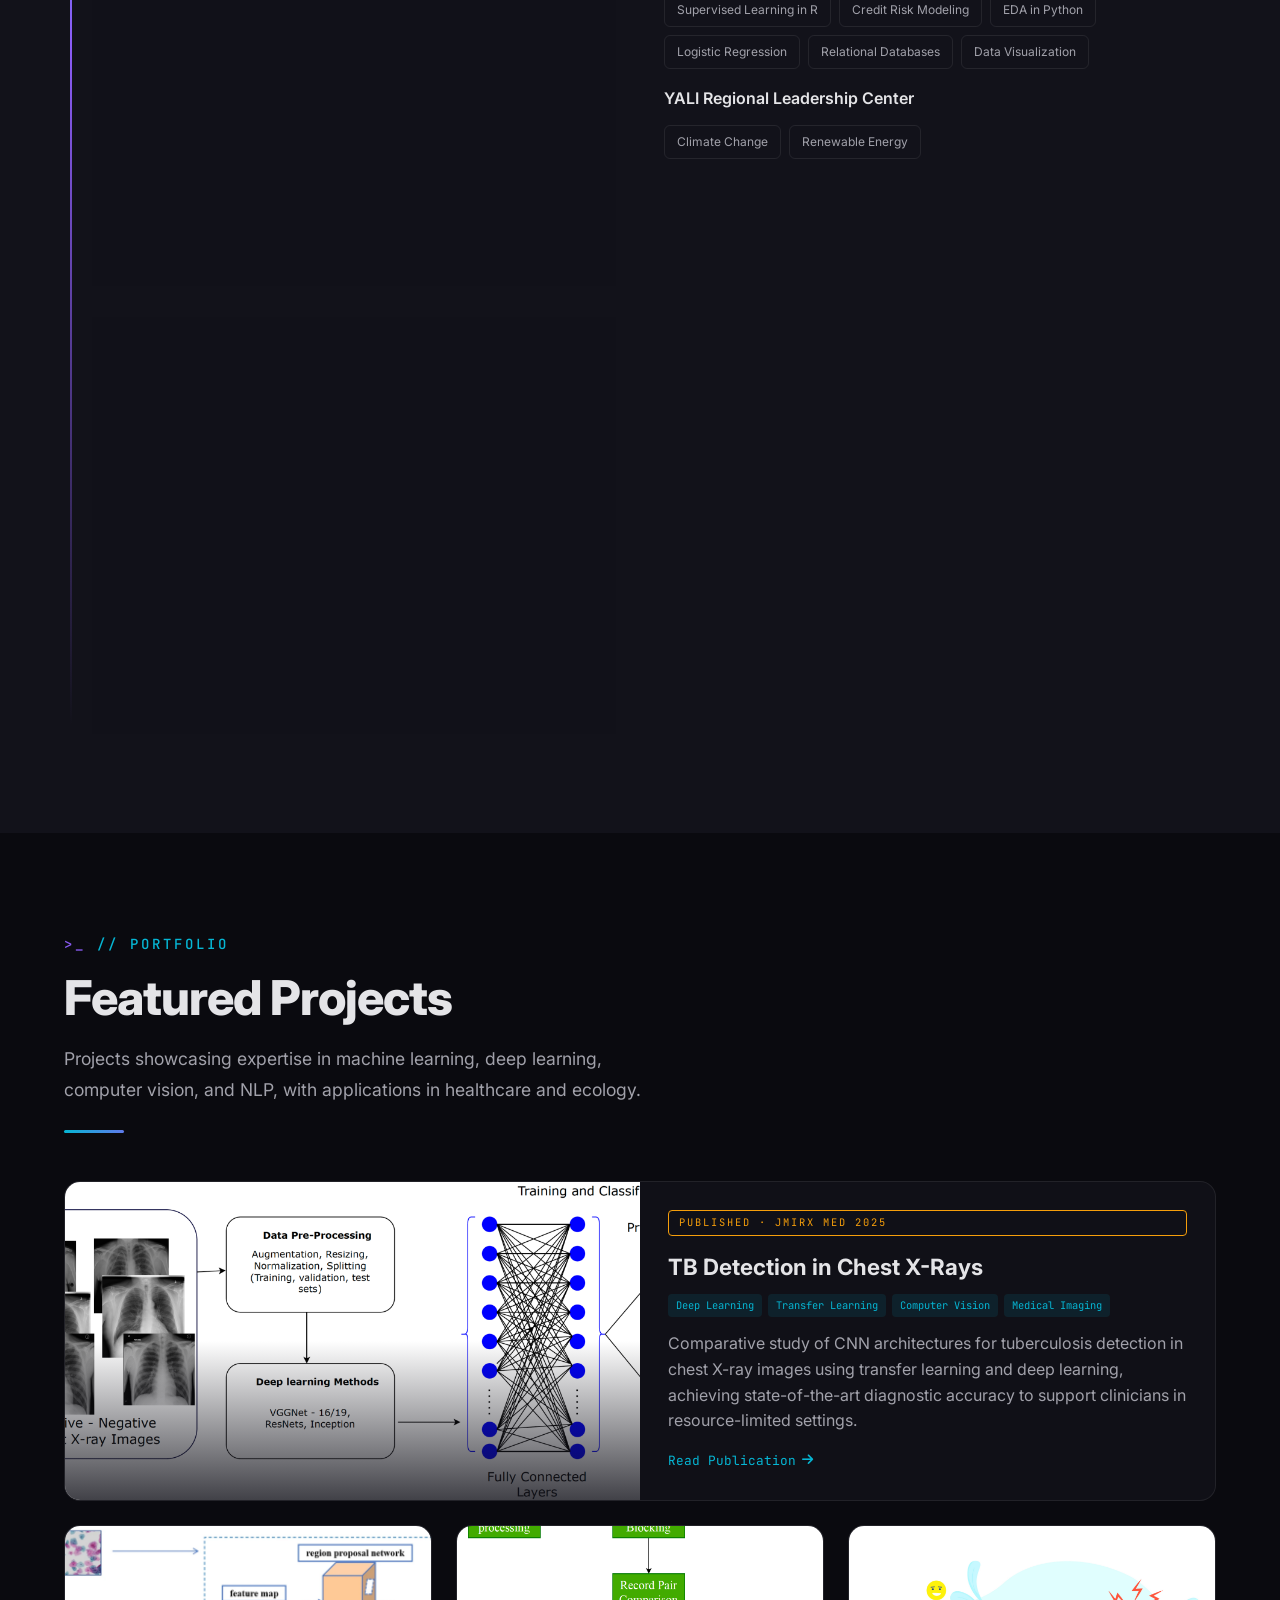
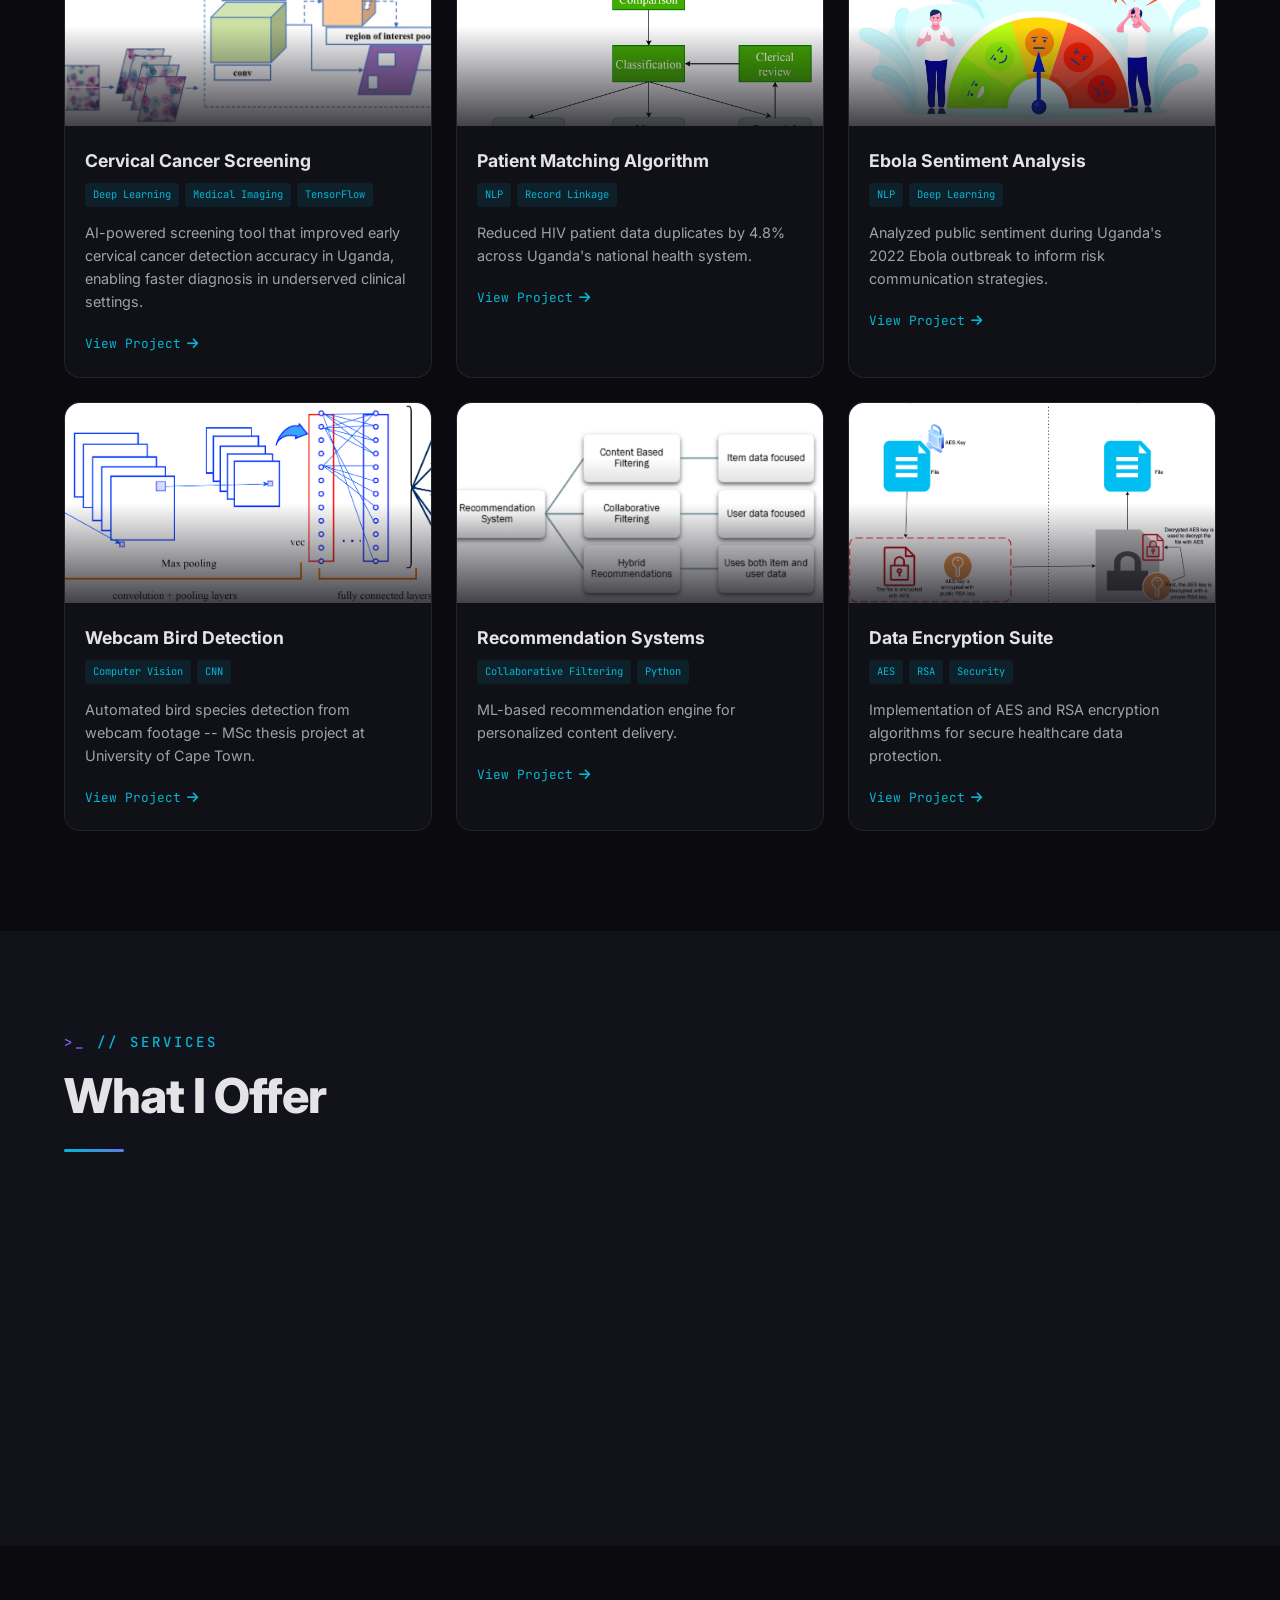
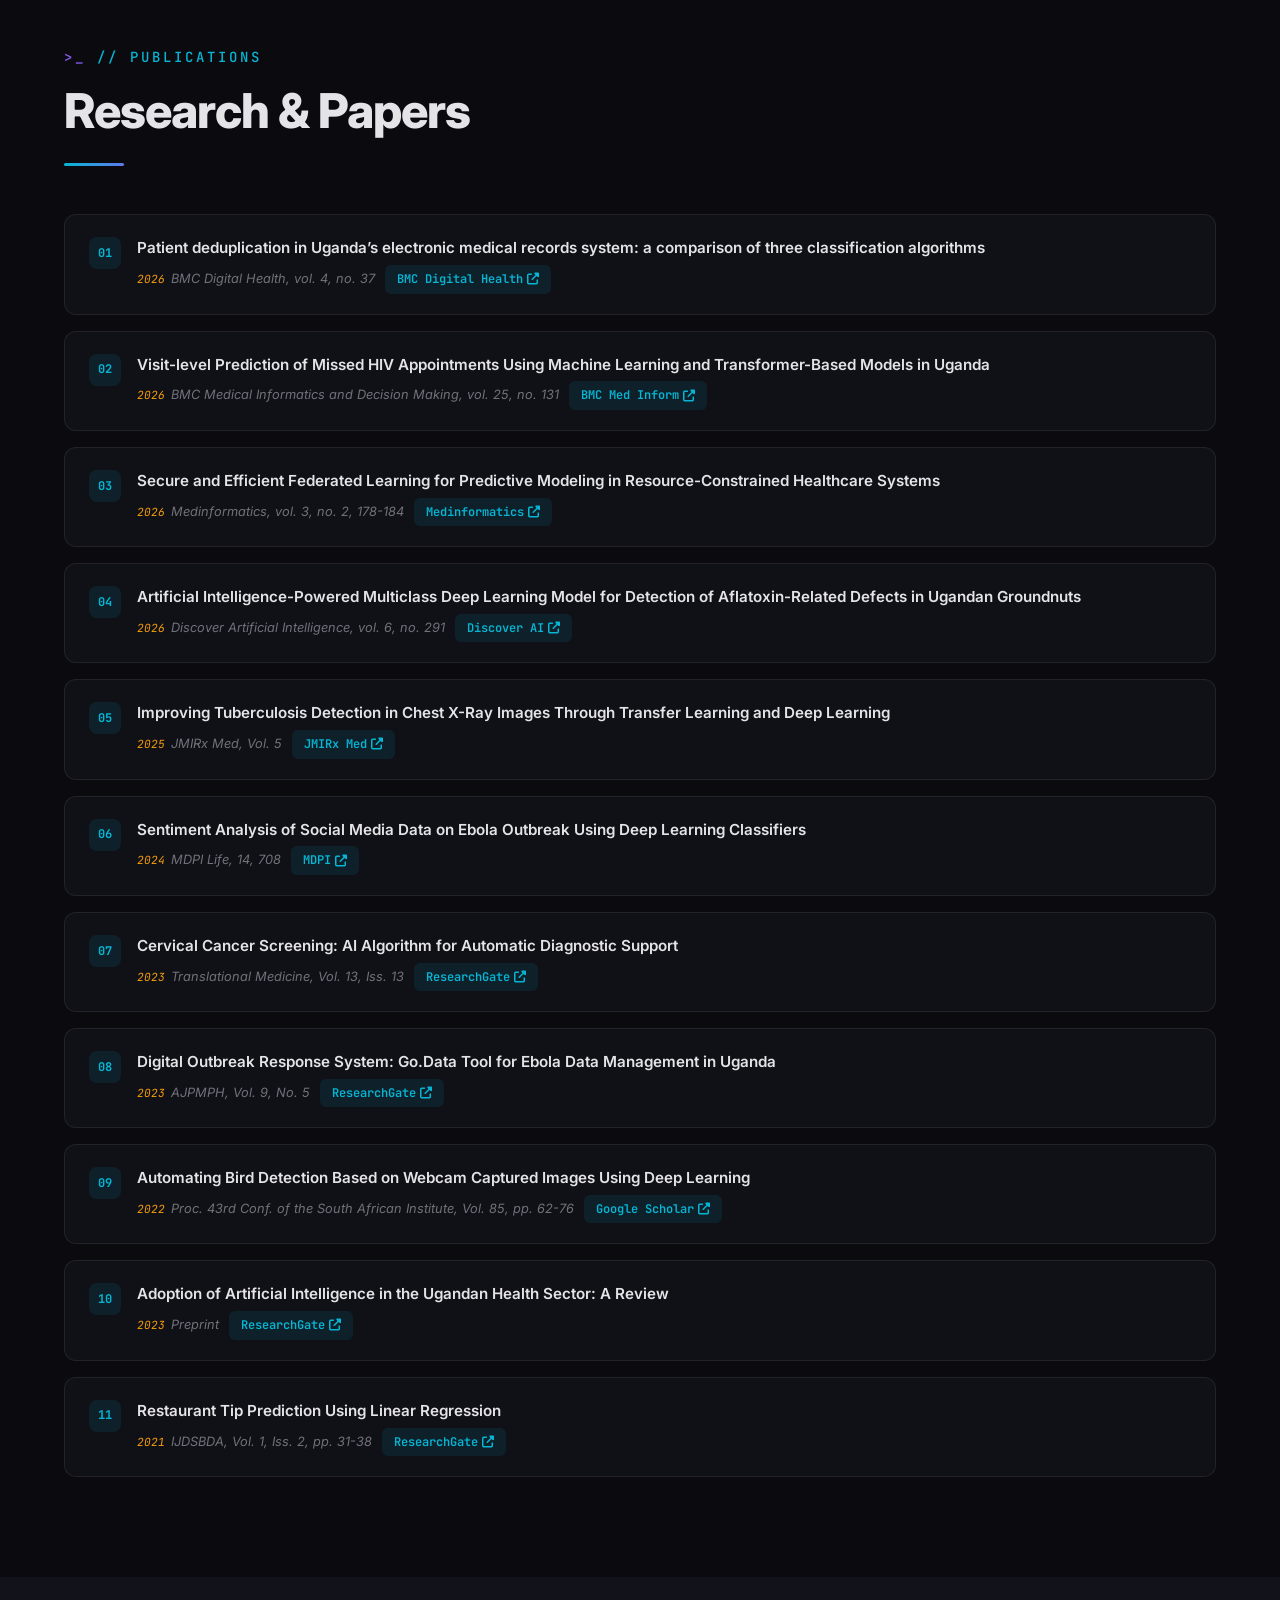
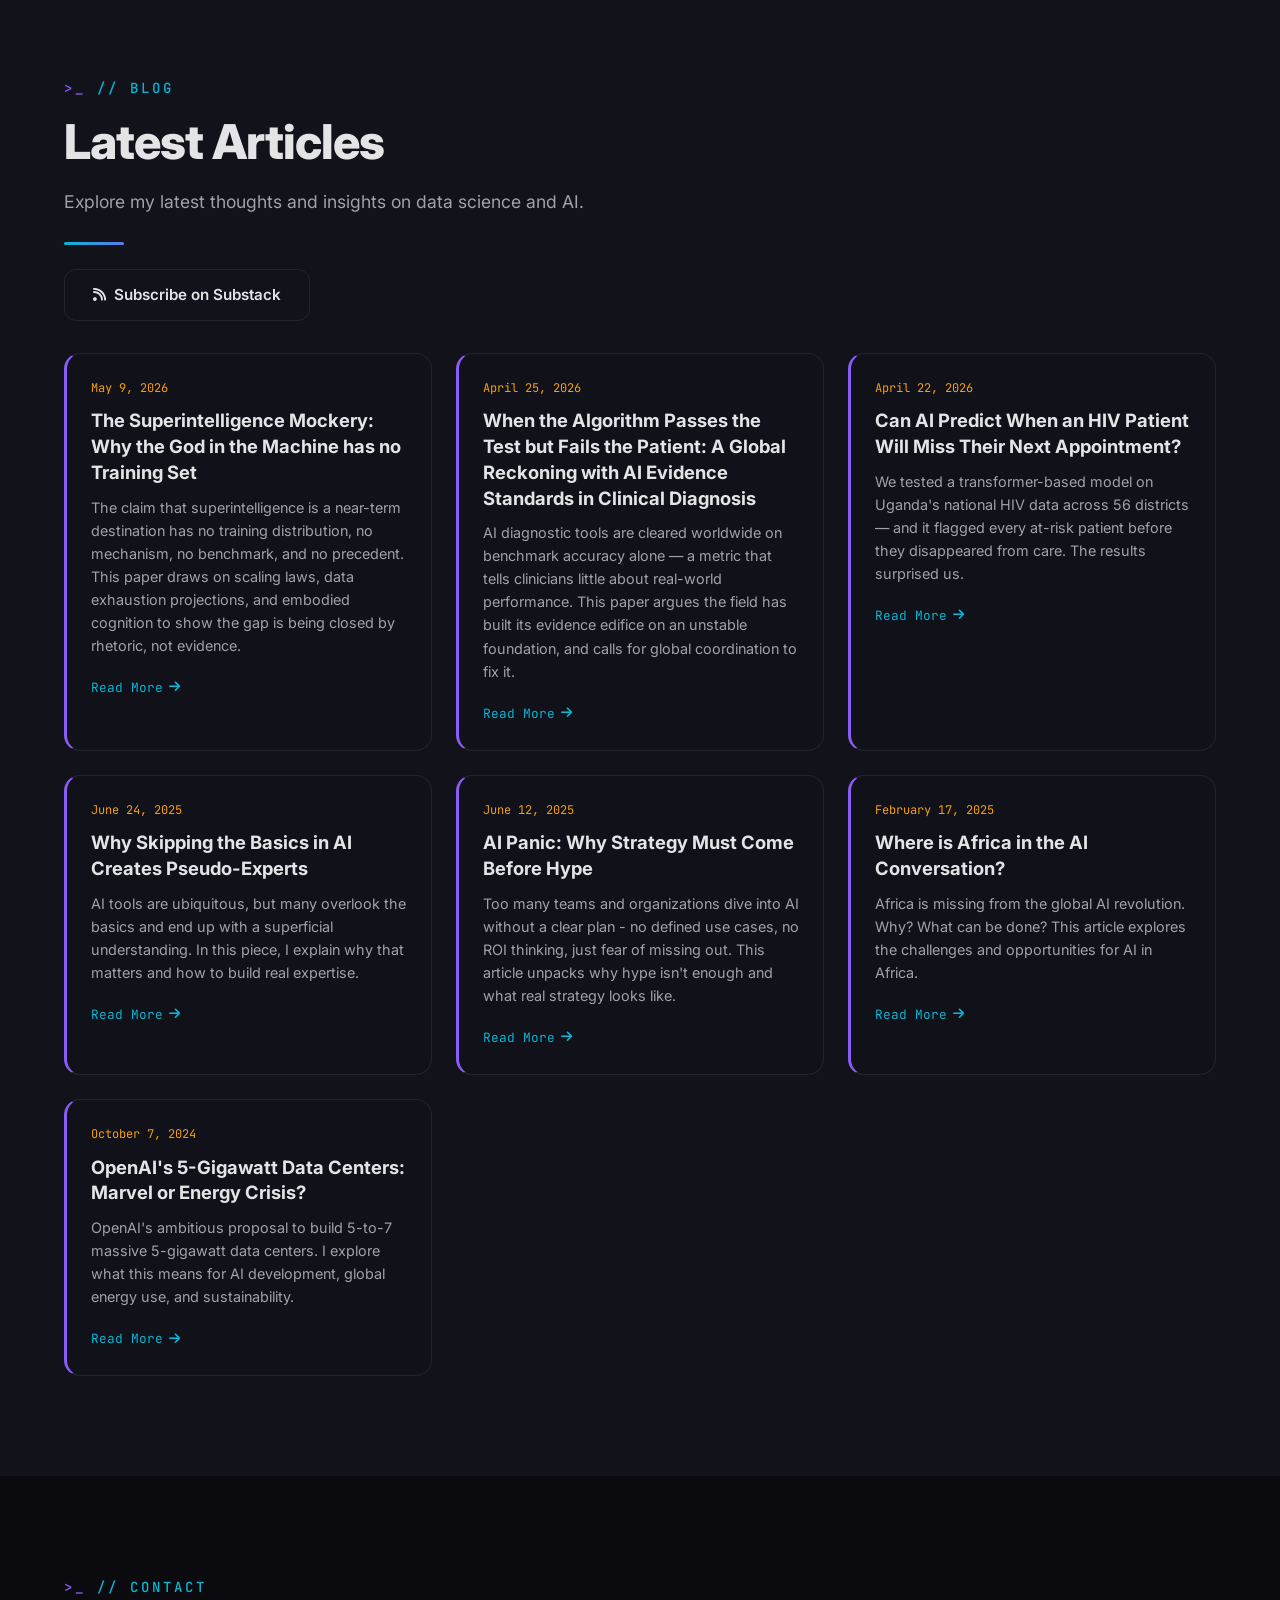
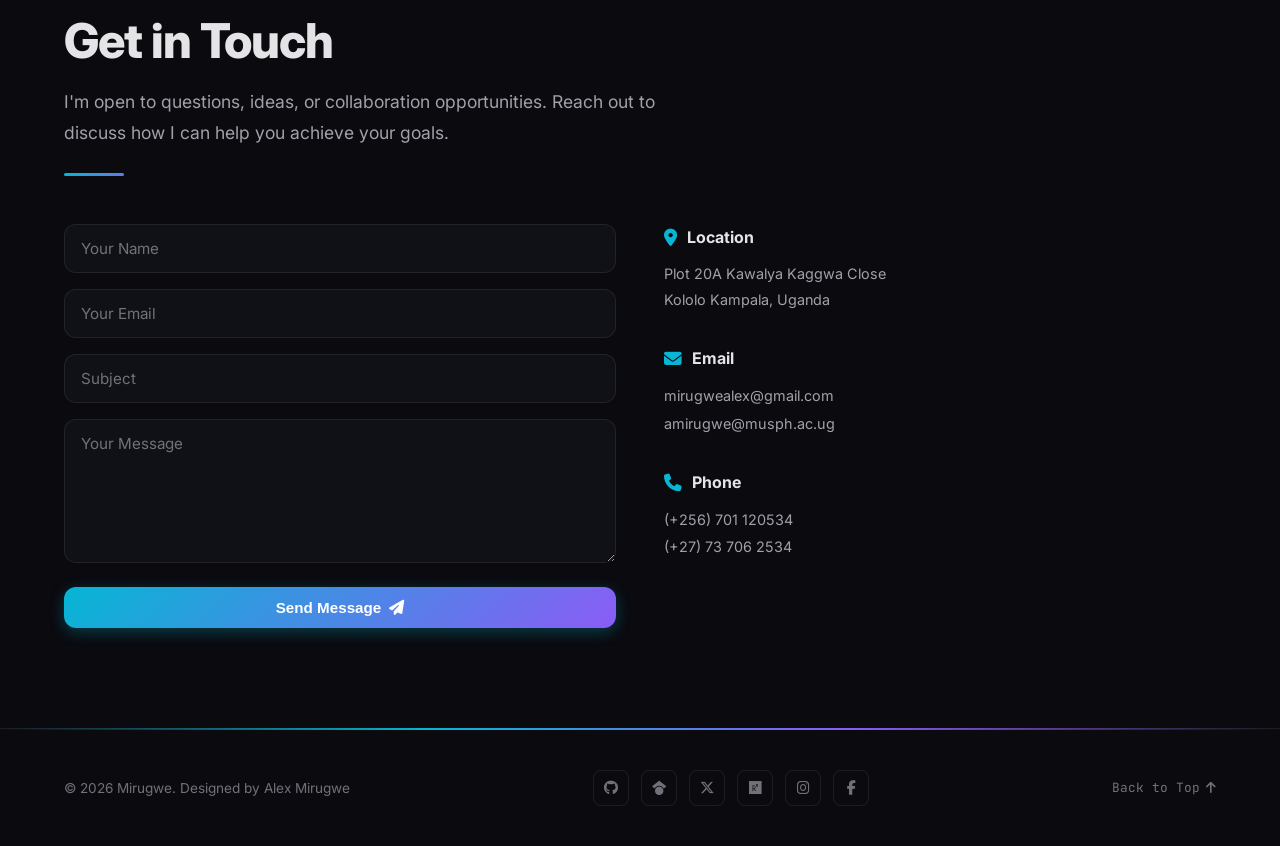
==== commit 9289dcbd: "Update index.html" ====
--- a/index.html
+++ b/index.html
@@ -2070,13 +2070,21 @@
             <div class="pub-item">
                <div class="pub-number">03</div>
                <div class="pub-content">
+                  <span class="pub-title">Secure and Efficient Federated Learning for Predictive Modeling in Resource-Constrained Healthcare Systems</span>
+                  <span class="pub-venue"><span class="pub-year">2026</span>Medinformatics, vol. 3, no. 2, 178-184</span>
+                  <a href="https://doi.org/10.47852/bonviewMEDIN52027621" target="_blank" rel="noopener noreferrer" class="pub-link">Medinformatics <i class="fas fa-external-link-alt"></i></a>
+               </div>
+            </div>
+            <div class="pub-item">
+               <div class="pub-number">04</div>
+               <div class="pub-content">
                   <span class="pub-title">Artificial Intelligence-Powered Multiclass Deep Learning Model for Detection of Aflatoxin-Related Defects in Ugandan Groundnuts</span>
                   <span class="pub-venue"><span class="pub-year">2026</span>Discover Artificial Intelligence, vol. 6, no. 291</span>
                   <a href="https://doi.org/10.1007/s44163-026-01027-3" target="_blank" rel="noopener noreferrer" class="pub-link">Discover AI <i class="fas fa-external-link-alt"></i></a>
                </div>
             </div>
             <div class="pub-item">
-               <div class="pub-number">04</div>
+               <div class="pub-number">05</div>
                <div class="pub-content">
                   <span class="pub-title">Improving Tuberculosis Detection in Chest X-Ray Images Through Transfer Learning and Deep Learning</span>
                   <span class="pub-venue"><span class="pub-year">2025</span>JMIRx Med, Vol. 5</span>
@@ -2084,7 +2092,7 @@
                </div>
             </div>
             <div class="pub-item">
-               <div class="pub-number">05</div>
+               <div class="pub-number">06</div>
                <div class="pub-content">
                   <span class="pub-title">Sentiment Analysis of Social Media Data on Ebola Outbreak Using Deep Learning Classifiers</span>
                   <span class="pub-venue"><span class="pub-year">2024</span>MDPI Life, 14, 708</span>
@@ -2092,7 +2100,7 @@
                </div>
             </div>
             <div class="pub-item">
-               <div class="pub-number">06</div>
+               <div class="pub-number">07</div>
                <div class="pub-content">
                   <span class="pub-title">Cervical Cancer Screening: AI Algorithm for Automatic Diagnostic Support</span>
                   <span class="pub-venue"><span class="pub-year">2023</span>Translational Medicine, Vol. 13, Iss. 13</span>
@@ -2100,7 +2108,7 @@
                </div>
             </div>
             <div class="pub-item">
-               <div class="pub-number">07</div>
+               <div class="pub-number">08</div>
                <div class="pub-content">
                   <span class="pub-title">Digital Outbreak Response System: Go.Data Tool for Ebola Data Management in Uganda</span>
                   <span class="pub-venue"><span class="pub-year">2023</span>AJPMPH, Vol. 9, No. 5</span>
@@ -2108,7 +2116,7 @@
                </div>
             </div>
             <div class="pub-item">
-               <div class="pub-number">08</div>
+               <div class="pub-number">09</div>
                <div class="pub-content">
                   <span class="pub-title">Automating Bird Detection Based on Webcam Captured Images Using Deep Learning</span>
                   <span class="pub-venue"><span class="pub-year">2022</span>Proc. 43rd Conf. of the South African Institute, Vol. 85, pp. 62-76</span>
@@ -2116,7 +2124,7 @@
                </div>
             </div>
             <div class="pub-item">
-               <div class="pub-number">09</div>
+               <div class="pub-number">10</div>
                <div class="pub-content">
                   <span class="pub-title">Adoption of Artificial Intelligence in the Ugandan Health Sector: A Review</span>
                   <span class="pub-venue"><span class="pub-year">2023</span>Preprint</span>
@@ -2124,7 +2132,7 @@
                </div>
             </div>
             <div class="pub-item">
-               <div class="pub-number">10</div>
+               <div class="pub-number">11</div>
                <div class="pub-content">
                   <span class="pub-title">Restaurant Tip Prediction Using Linear Regression</span>
                   <span class="pub-venue"><span class="pub-year">2021</span>IJDSBDA, Vol. 1, Iss. 2, pp. 31-38</span>
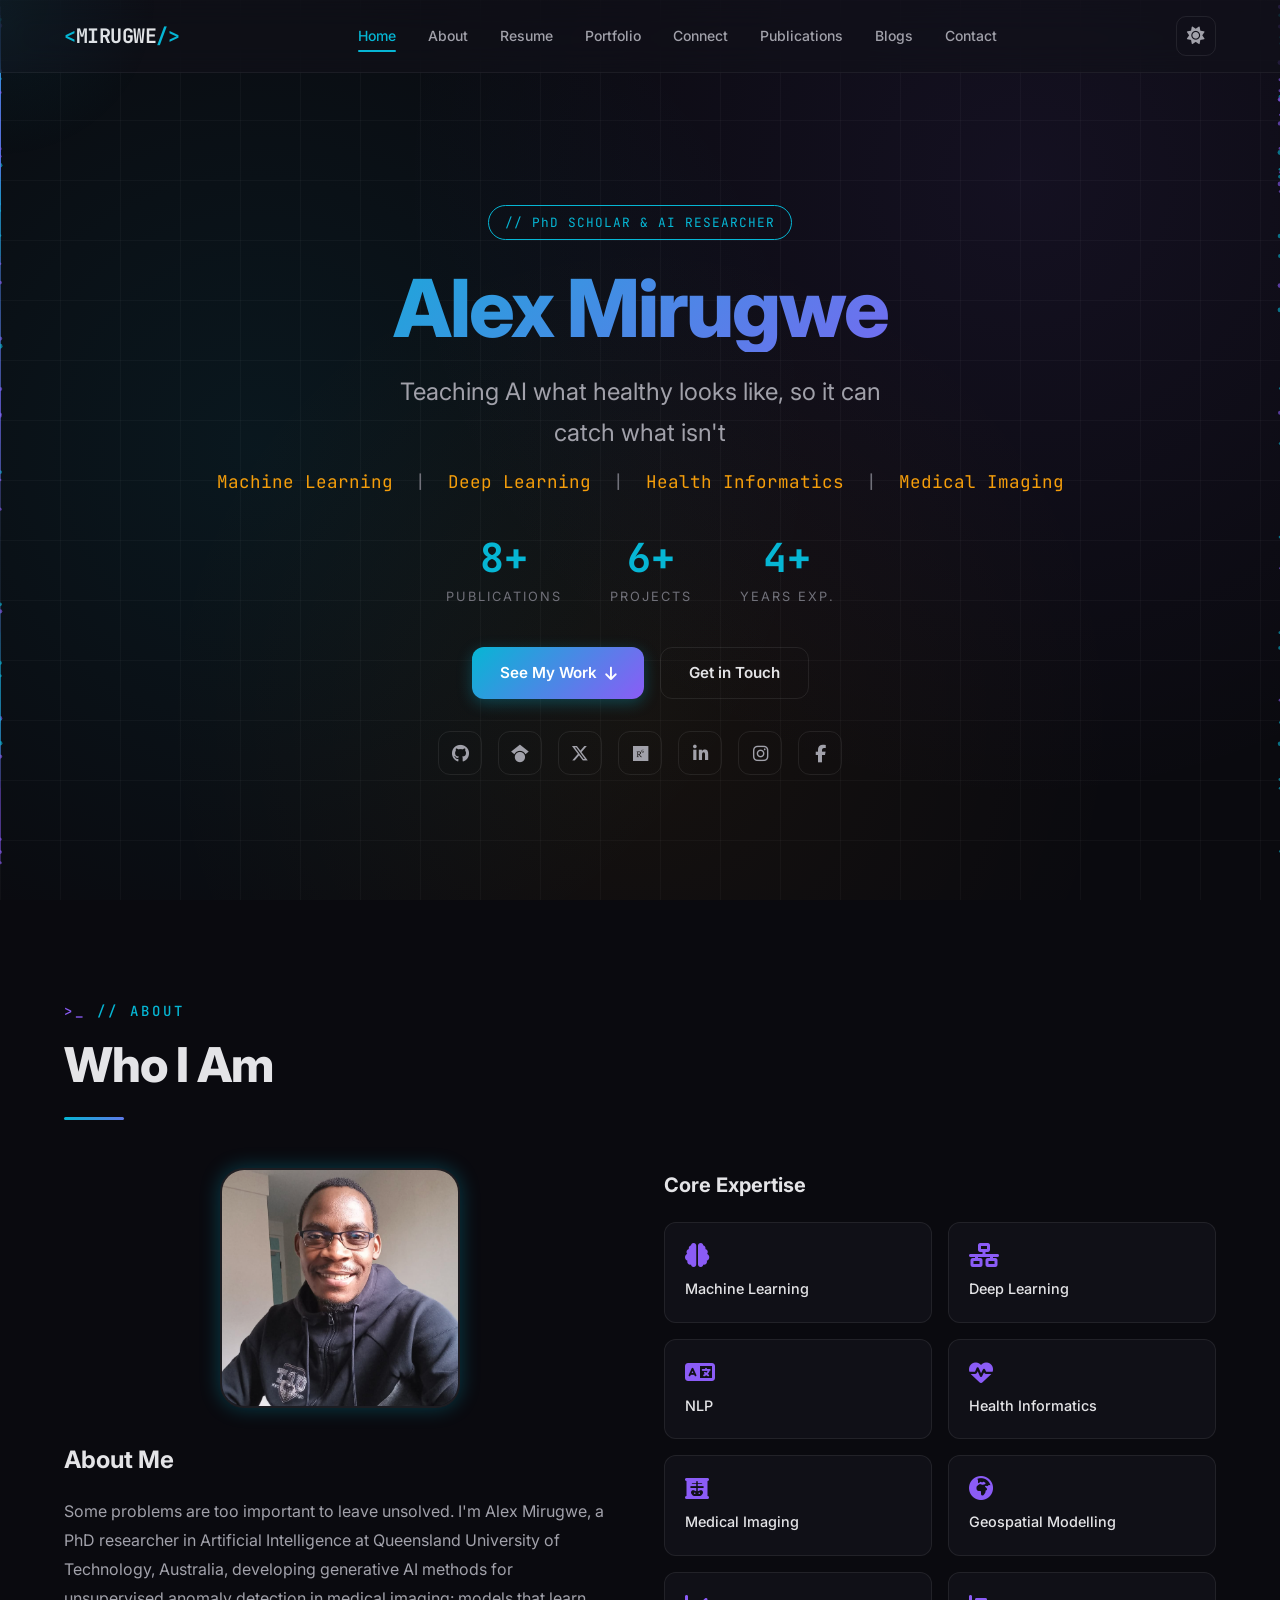
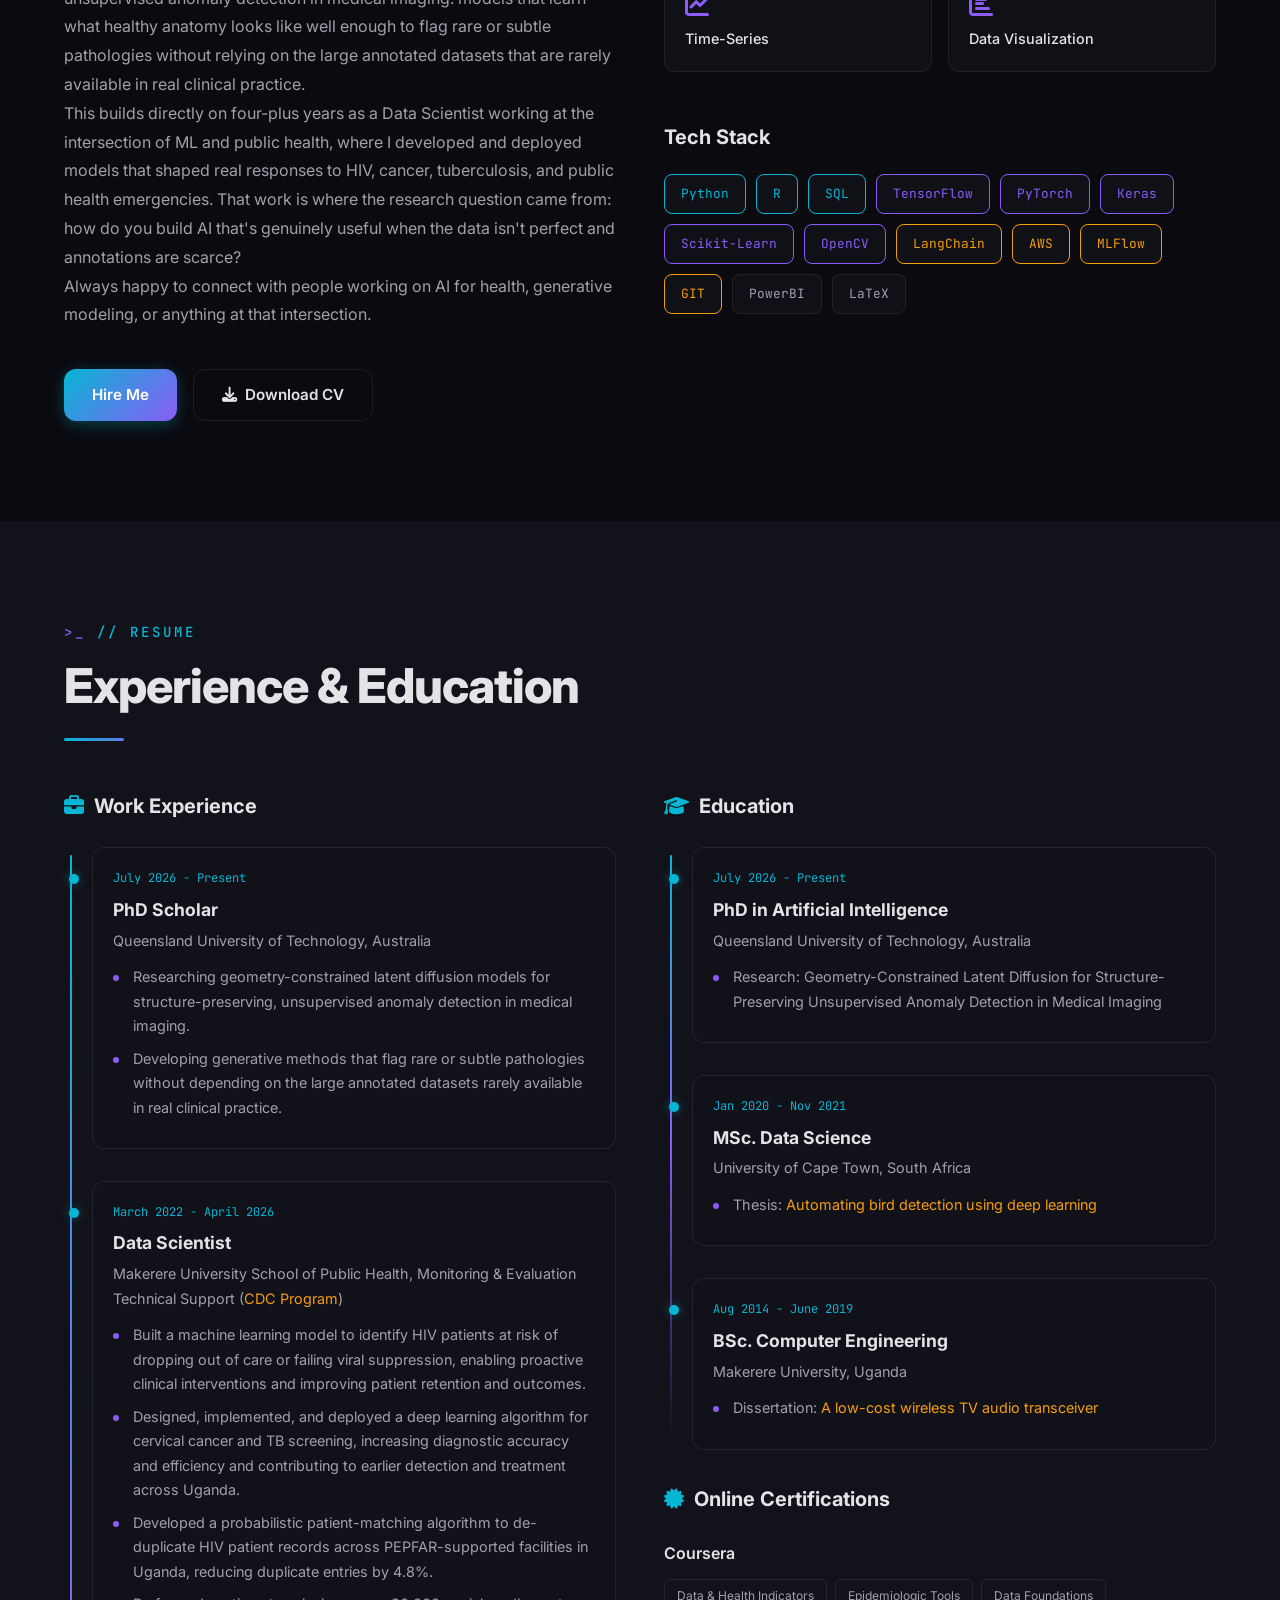
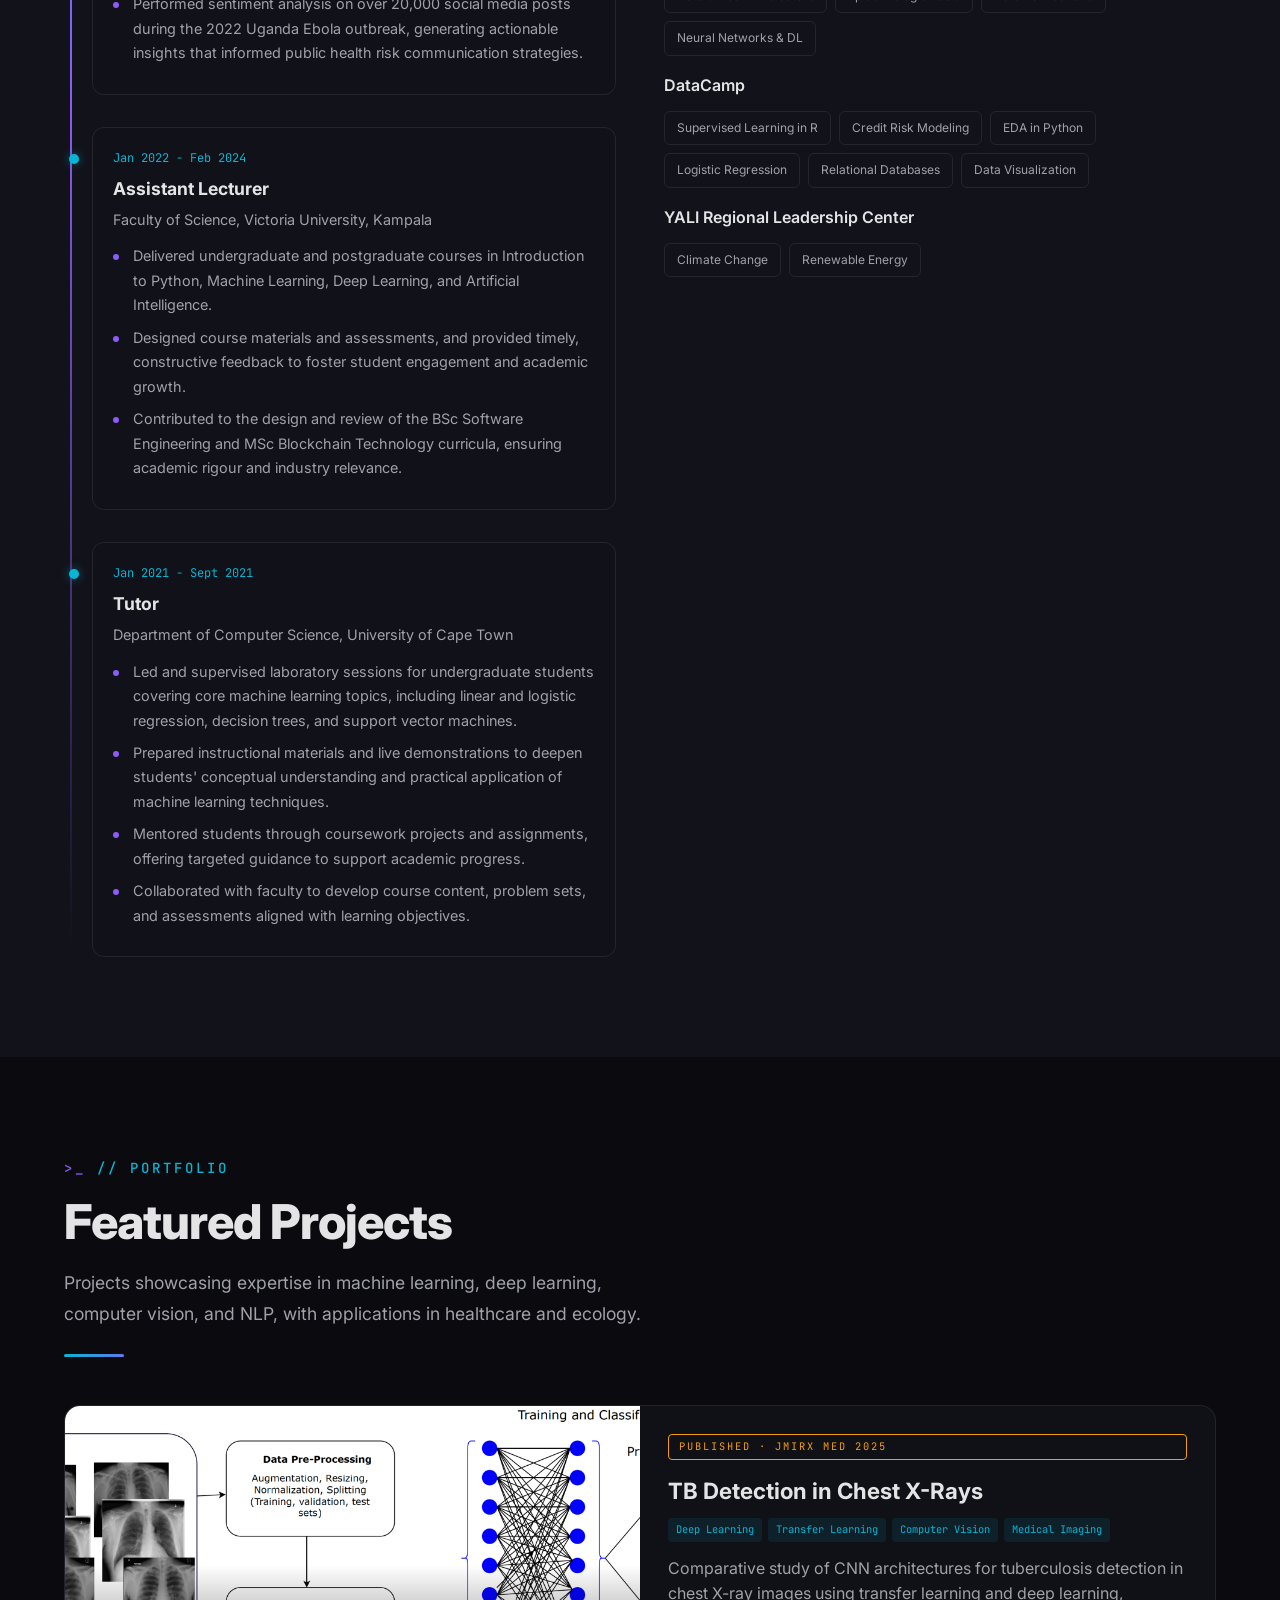
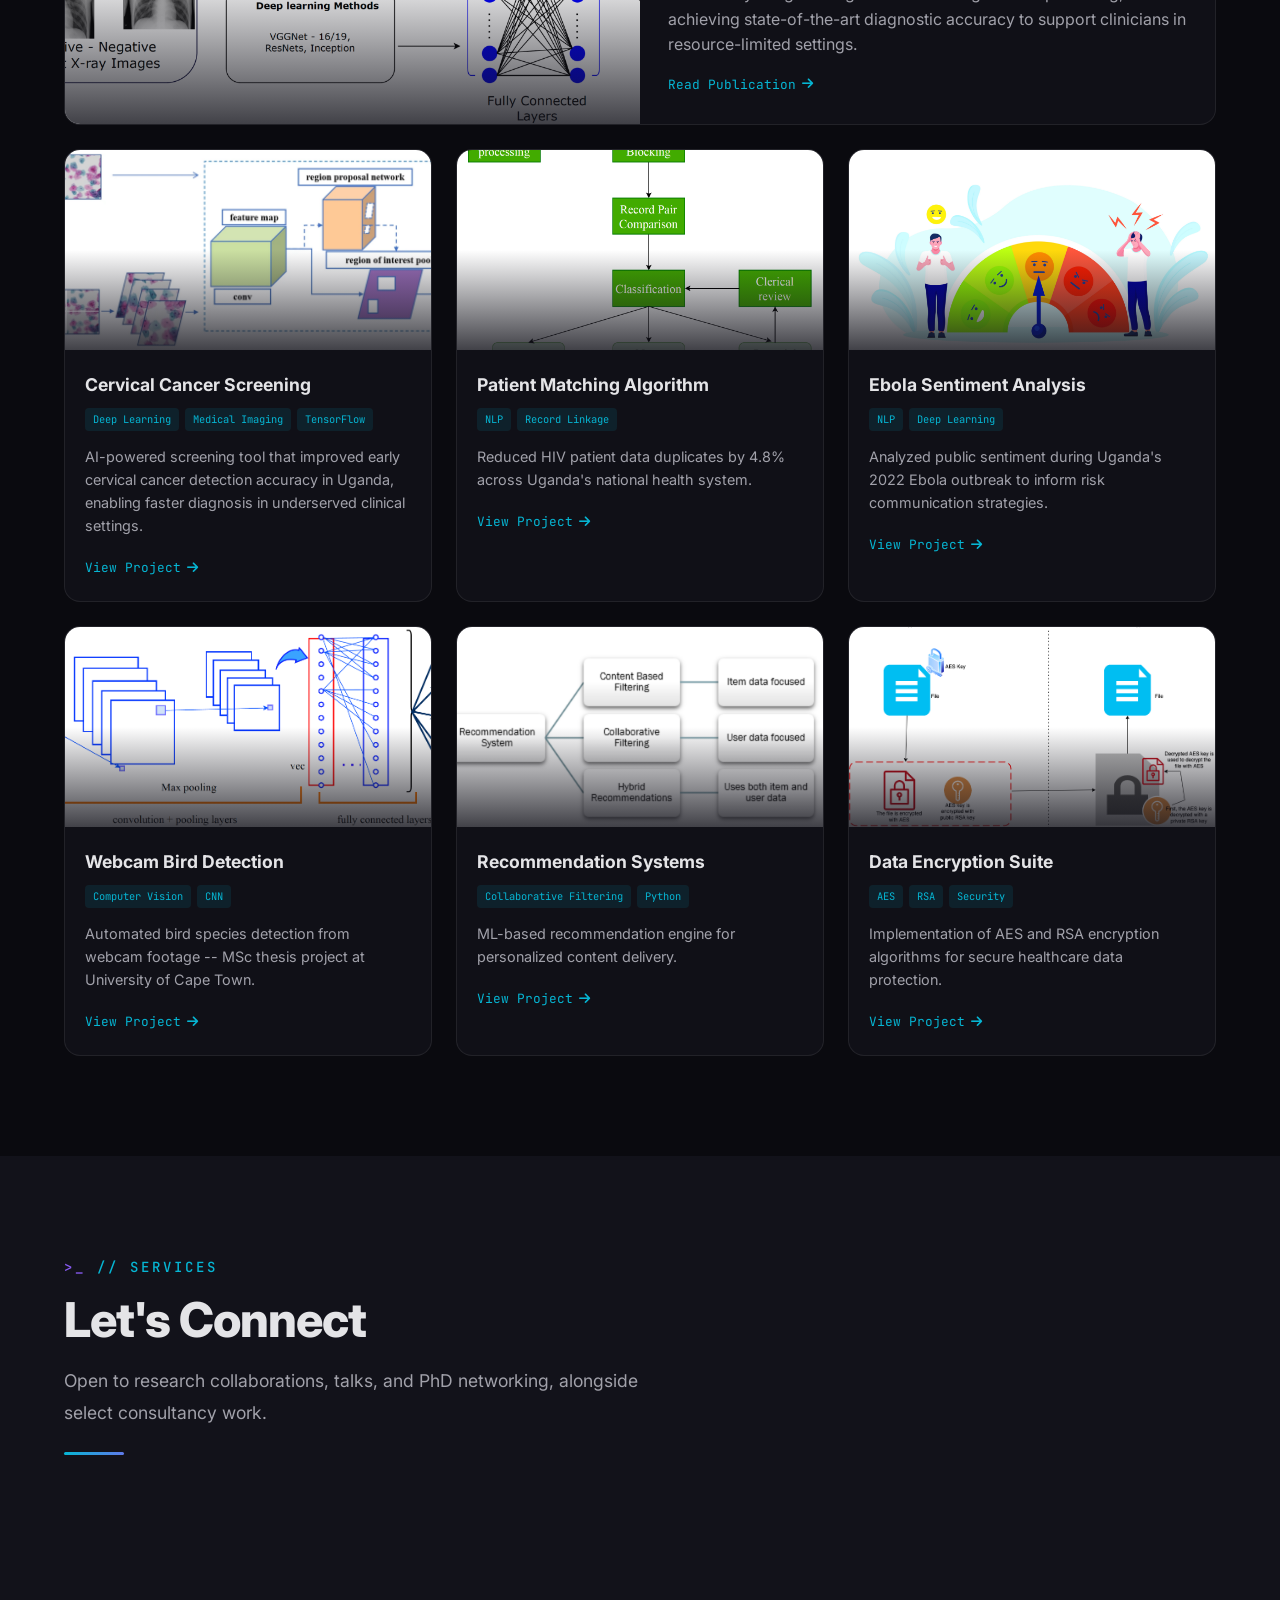
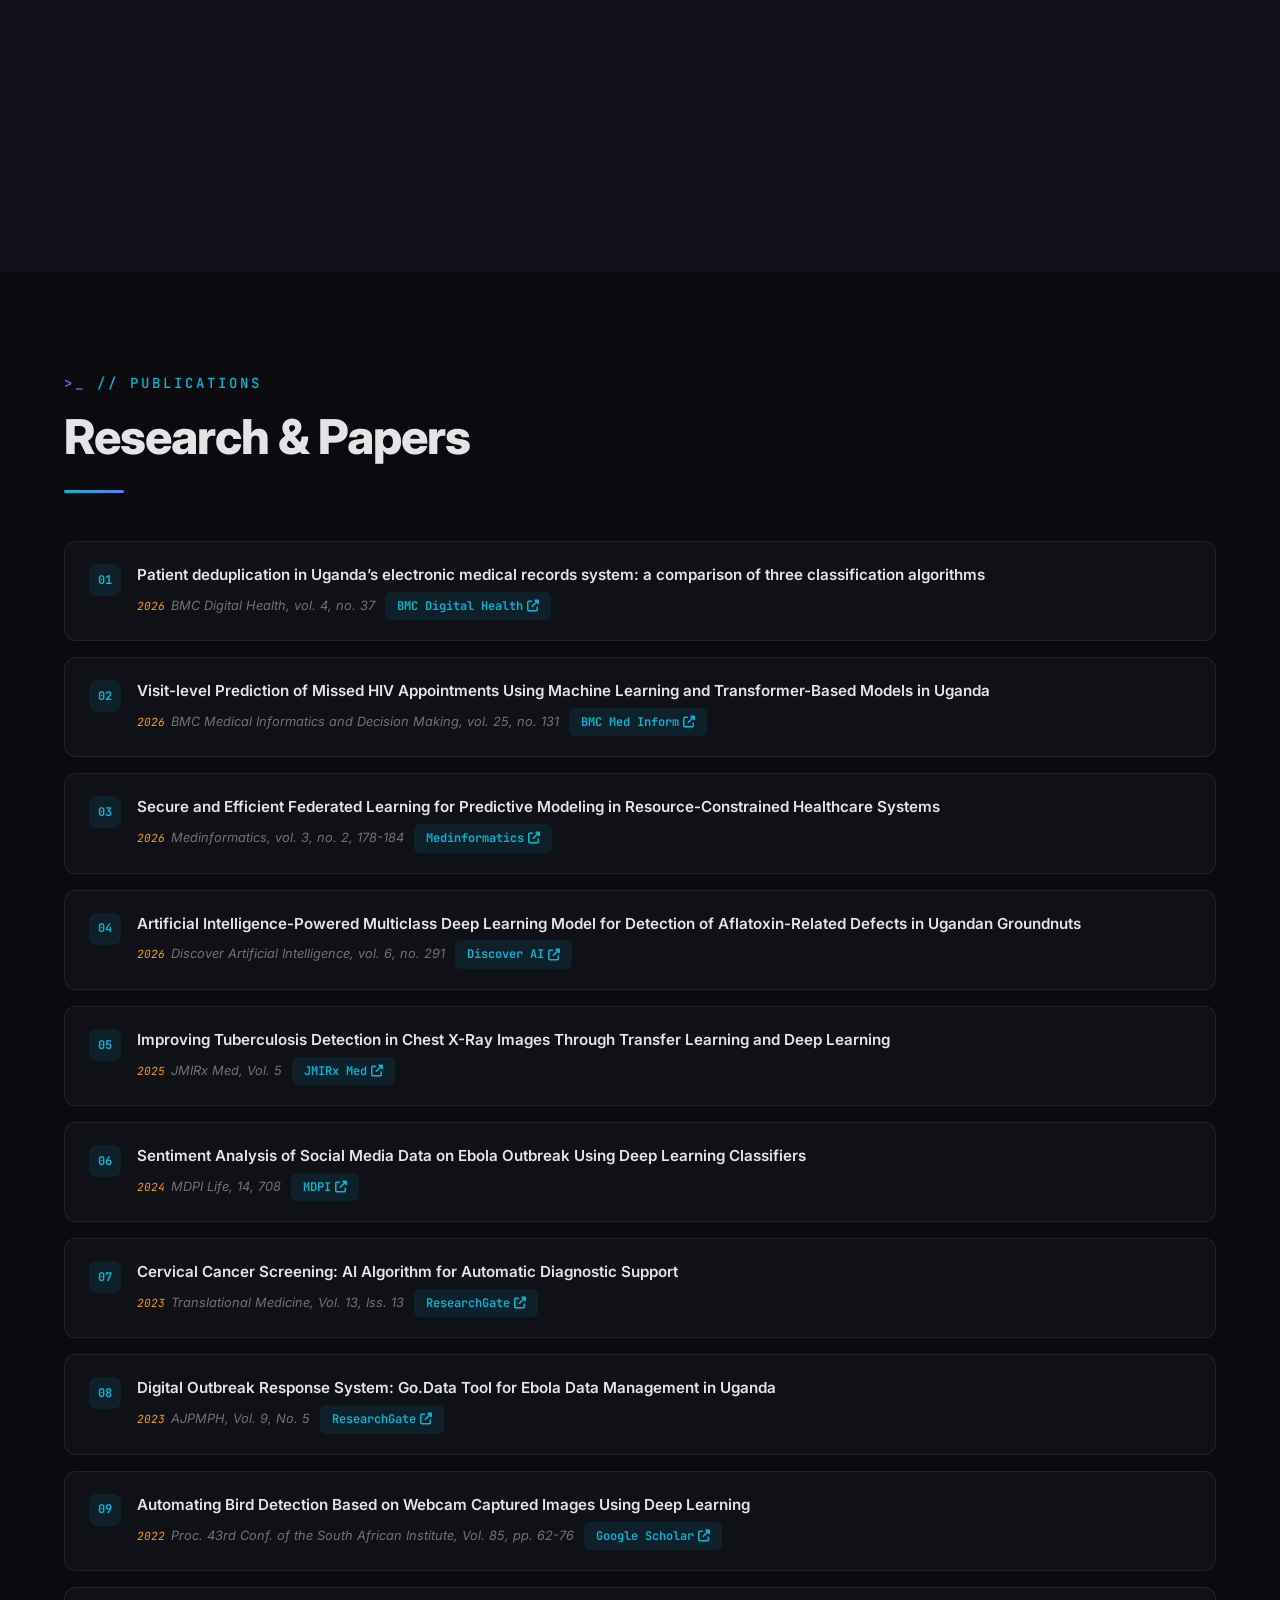
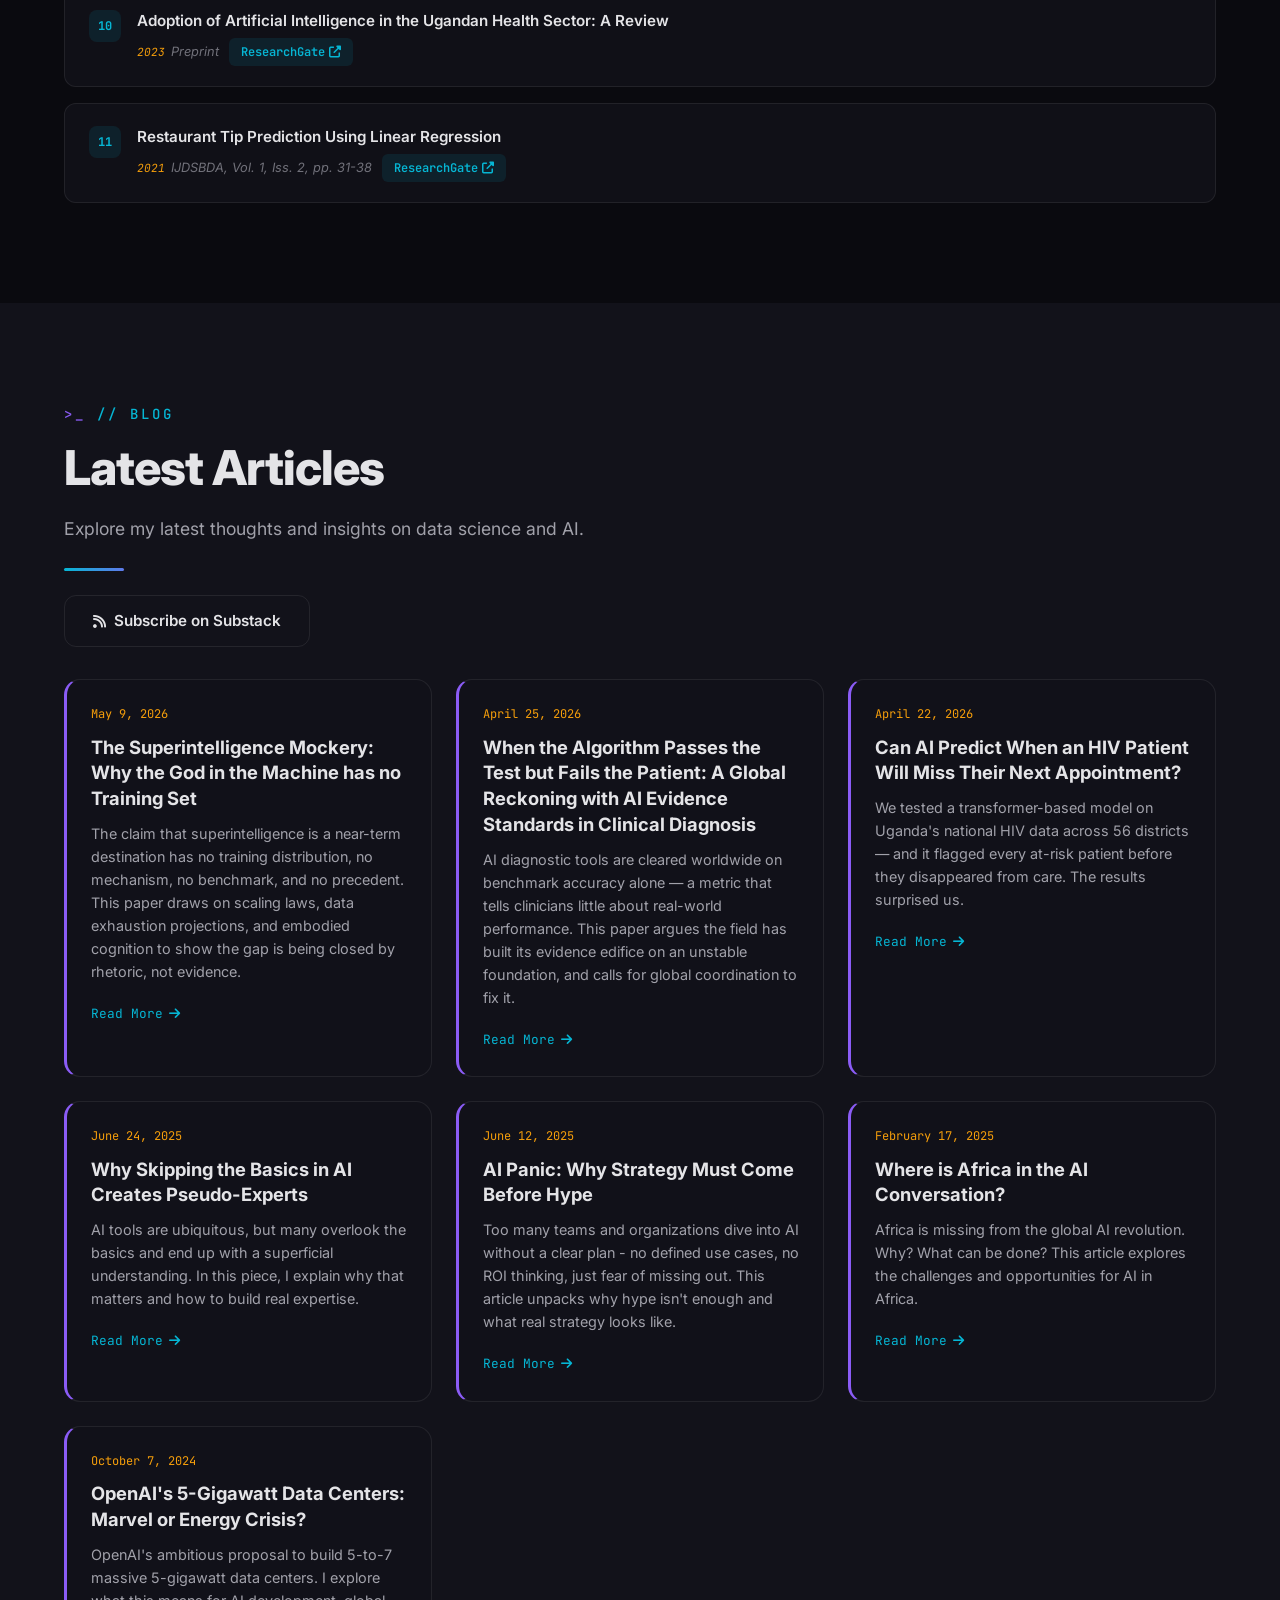
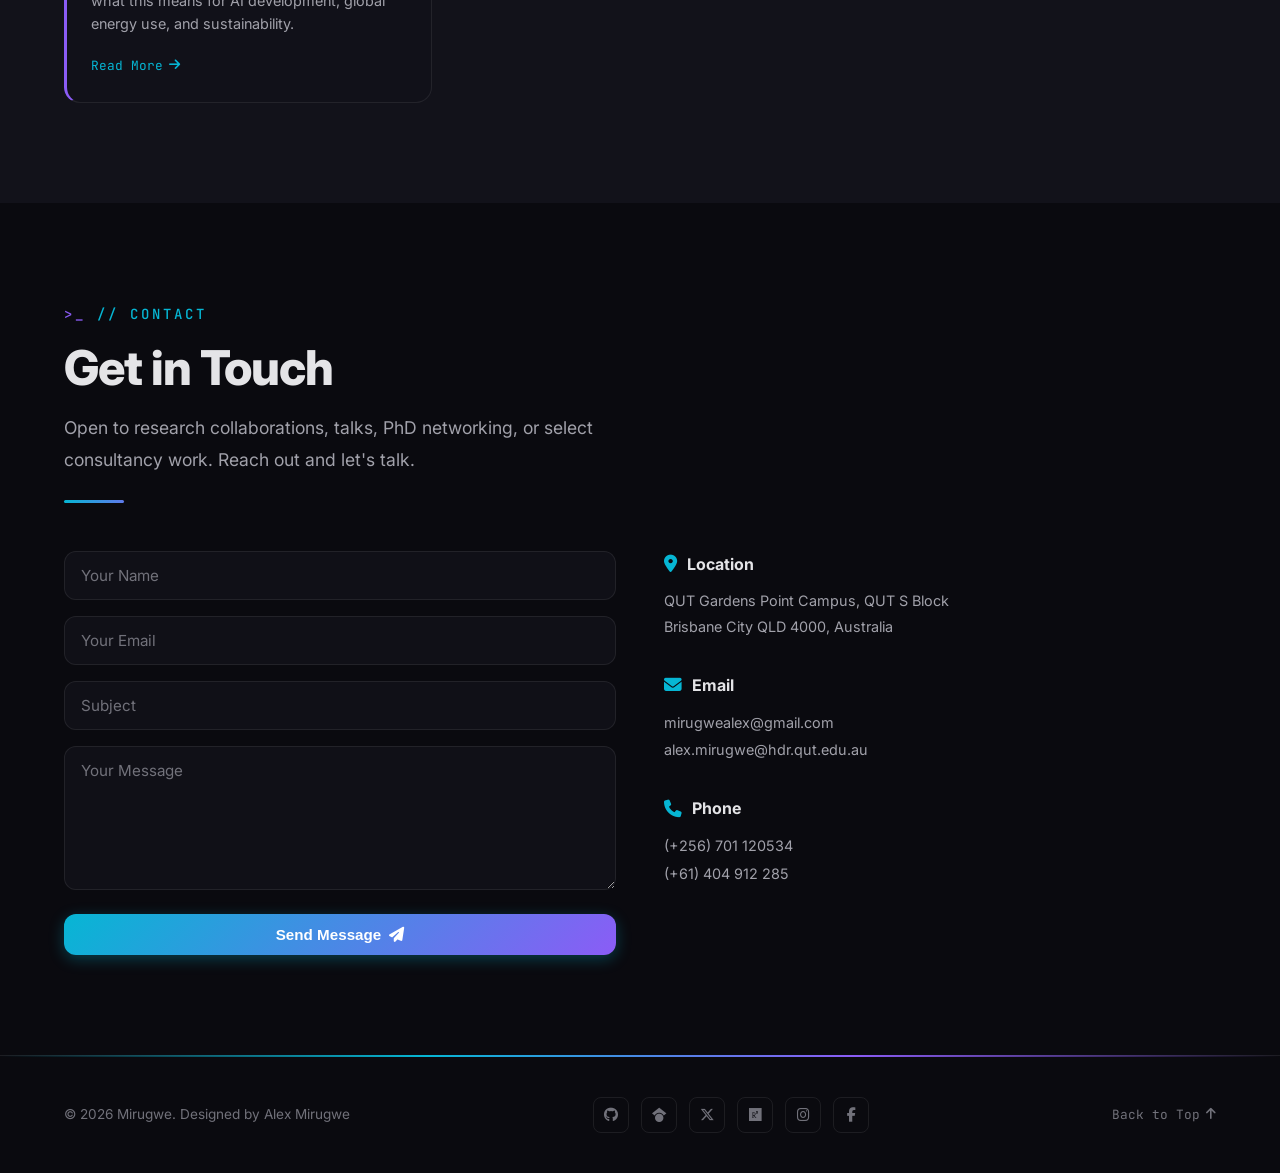
==== commit 29737472: "Update index.html" ====
--- a/index.html
+++ b/index.html
@@ -2,12 +2,12 @@
 <html lang="en" data-theme="dark">
 <head>
    <meta charset="utf-8">
-   <title>Mirugwe - Data Scientist Portfolio</title>
-   <meta name="description" content="Portfolio of Alex Mirugwe, a data scientist specializing in AI, machine learning, and healthcare solutions">
+   <title>Mirugwe - AI Researcher & PhD Scholar Portfolio</title>
+   <meta name="description" content="Portfolio of Alex Mirugwe, a PhD researcher in Artificial Intelligence developing generative AI for unsupervised anomaly detection in medical imaging">
    <meta name="author" content="Alex Mirugwe">
-   <meta name="keywords" content="data scientist, AI, machine learning, healthcare, Alex Mirugwe, portfolio, blogs">
-   <meta property="og:title" content="Mirugwe - Data Scientist Portfolio">
-   <meta property="og:description" content="Portfolio of Alex Mirugwe, a data scientist specializing in AI, machine learning, healthcare solutions, and blogs.">
+   <meta name="keywords" content="AI researcher, PhD, generative AI, diffusion models, anomaly detection, medical imaging, machine learning, healthcare, Alex Mirugwe, portfolio, blogs">
+   <meta property="og:title" content="Mirugwe - AI Researcher & PhD Scholar Portfolio">
+   <meta property="og:description" content="Portfolio of Alex Mirugwe, a PhD researcher in Artificial Intelligence developing generative AI for unsupervised anomaly detection in medical imaging.">
    <meta property="og:image" content="https://yourdomain.com/images/profile-pic.png">
    <meta property="og:url" content="https://yourdomain.com">
    <meta name="viewport" content="width=device-width, initial-scale=1">
@@ -1660,7 +1660,7 @@
             <a href="#about" class="nav-link">About</a>
             <a href="#resume" class="nav-link">Resume</a>
             <a href="#portfolio" class="nav-link">Portfolio</a>
-            <a href="#services" class="nav-link">Services</a>
+            <a href="#services" class="nav-link">Connect</a>
             <a href="#publications" class="nav-link">Publications</a>
             <a href="#blogs" class="nav-link">Blogs</a>
             <a href="#contact" class="nav-link">Contact</a>
@@ -1682,7 +1682,7 @@
       <a href="#about">About</a>
       <a href="#resume">Resume</a>
       <a href="#portfolio">Portfolio</a>
-      <a href="#services">Services</a>
+      <a href="#services">Connect</a>
       <a href="#publications">Publications</a>
       <a href="#blogs">Blogs</a>
       <a href="#contact">Contact</a>
@@ -1693,11 +1693,11 @@
       <canvas id="hero-canvas"></canvas>
       <div class="hero-grid"></div>
       <div class="hero-content">
-         <div class="hero-badge">// DATA SCIENTIST &amp; RESEARCHER</div>
+         <div class="hero-badge">// PhD SCHOLAR &amp; AI RESEARCHER</div>
          <h1 class="hero-name">Alex Mirugwe</h1>
-         <p class="hero-subtitle">Building AI that saves lives in African healthcare</p>
+         <p class="hero-subtitle">Teaching AI what healthy looks like, so it can catch what isn't</p>
          <p class="hero-tagline">
-            <span>Machine Learning</span> &nbsp;|&nbsp; <span>Deep Learning</span> &nbsp;|&nbsp; <span>Health Informatics</span> &nbsp;|&nbsp; <span>Medical Imagining</span>
+            <span>Machine Learning</span> &nbsp;|&nbsp; <span>Deep Learning</span> &nbsp;|&nbsp; <span>Health Informatics</span> &nbsp;|&nbsp; <span>Medical Imaging</span>
          </p>
          <div class="hero-stats fade-up">
             <div class="stat-item">
@@ -1743,9 +1743,9 @@
                </div>
                <div class="about-text fade-up about-text-spaced">
                   <h3>About Me</h3>
-                  <p>Some problems are too important to leave unsolved. I'm Alex Mirugwe, a Data Scientist working at the intersection of artificial intelligence and public health. Over the past four years, I've built ML systems that predict HIV patient dropout before it happens, detect tuberculosis in chest X-rays with clinical-grade precision, and helped epidemiologists respond faster when outbreaks strike. My work lives where messy, real-world clinical data meets models that don't just get published, they get deployed.</p>
-                  <h3>What Drives Me</h3>
-                  <p>Every day, patients in under-resourced facilities miss diagnoses that a well-trained model could have flagged in seconds. That gap, between what AI can do and what it currently does in healthcare, is exactly where I choose to work. I'm not building tools for benchmarks or conference papers. I'm building for the clinician who needs a faster TB read, the program manager tracking thousands of HIV patients across a fragmented system, and the epidemiologist who needs outbreak models before the curve peaks. My north star: intelligent health infrastructure that's as reliable and as accessible as a stethoscope.</p>
+                  <p>Some problems are too important to leave unsolved. I'm Alex Mirugwe, a PhD researcher in Artificial Intelligence at Queensland University of Technology, Australia, developing generative AI methods for unsupervised anomaly detection in medical imaging: models that learn what healthy anatomy looks like well enough to flag rare or subtle pathologies without relying on the large annotated datasets that are rarely available in real clinical practice.</p>
+                  <p>This builds directly on four-plus years as a Data Scientist working at the intersection of ML and public health, where I developed and deployed models that shaped real responses to HIV, cancer, tuberculosis, and public health emergencies. That work is where the research question came from: how do you build AI that's genuinely useful when the data isn't perfect and annotations are scarce?</p>
+                  <p>Always happy to connect with people working on AI for health, generative modeling, or anything at that intersection.</p>
                </div>
             </div>
 
@@ -1806,7 +1806,16 @@
                <h3><i class="fas fa-briefcase"></i> Work Experience</h3>
                <div class="timeline">
                   <div class="timeline-item">
-                     <div class="date">March 2022 - Present</div>
+                     <div class="date">July 2026 - Present</div>
+                     <h4>PhD Scholar</h4>
+                     <div class="org">Queensland University of Technology, Australia</div>
+                     <ul>
+                        <li>Researching geometry-constrained latent diffusion models for structure-preserving, unsupervised anomaly detection in medical imaging.</li>
+                        <li>Developing generative methods that flag rare or subtle pathologies without depending on the large annotated datasets rarely available in real clinical practice.</li>
+                     </ul>
+                  </div>
+                  <div class="timeline-item">
+                     <div class="date">March 2022 - April 2026</div>
                      <h4>Data Scientist</h4>
                      <div class="org">Makerere University School of Public Health, Monitoring &amp; Evaluation Technical Support (<a href="https://mets.or.ug/" target="_blank" rel="noopener noreferrer">CDC Program</a>)</div>
                      <ul>
@@ -1845,6 +1854,14 @@
                <h3><i class="fas fa-graduation-cap"></i> Education</h3>
                <div class="timeline">
                   <div class="timeline-item">
+                     <div class="date">July 2026 - Present</div>
+                     <h4>PhD in Artificial Intelligence</h4>
+                     <div class="org">Queensland University of Technology, Australia</div>
+                     <ul>
+                        <li>Research: Geometry-Constrained Latent Diffusion for Structure-Preserving Unsupervised Anomaly Detection in Medical Imaging</li>
+                     </ul>
+                  </div>
+                  <div class="timeline-item">
                      <div class="date">Jan 2020 - Nov 2021</div>
                      <h4>MSc. Data Science</h4>
                      <div class="org">University of Cape Town, South Africa</div>
@@ -2015,27 +2032,28 @@
    <section id="services" class="section services-section">
       <div class="container">
          <div class="section-label">// Services</div>
-         <h2 class="section-title">What I Offer</h2>
+         <h2 class="section-title">Let's Connect</h2>
+         <p class="section-desc">Open to research collaborations, talks, and PhD networking, alongside select consultancy work.</p>
          <div class="section-divider"></div>
 
          <div class="services-grid stagger">
+            <div class="service-card">
+               <i class="fas fa-handshake"></i>
+               <h3>Research Collaboration</h3>
+               <p>Keen to collaborate on generative AI, anomaly detection, or ML for healthcare, as a co-author, reviewer, or sounding board.</p>
+            </div>
+            <div class="service-card">
+               <i class="fas fa-chalkboard-teacher"></i>
+               <h3>Talks & Seminars</h3>
+               <p>Available for guest lectures, seminars, and talks on generative AI, medical imaging, and applied machine learning in health.</p>
+            </div>
             <div class="service-card">
                <i class="fas fa-comment-dots"></i>
                <h3>Consultancy</h3>
-               <p>Leverage AI technologies like machine learning and NLP to enhance healthcare services.</p>
+               <p>Selective, part-time consulting on ML/AI systems for healthcare organizations, from model design to deployment.</p>
             </div>
             <div class="service-card">
-               <i class="fas fa-chart-line"></i>
-               <h3>Data Analysis</h3>
-               <p>Extract insights from diverse datasets with analytical reports and dynamic dashboards.</p>
-            </div>
-            <div class="service-card">
-               <i class="fas fa-database"></i>
-               <h3>Data Mining</h3>
-               <p>Use advanced statistical and ML techniques to gain predictive insights.</p>
-            </div>
-            <div class="service-card">
-               <i class="fas fa-chalkboard-teacher"></i>
+               <i class="fas fa-laptop-code"></i>
                <h3>Training</h3>
                <p>Comprehensive training in statistics, data analysis, and machine learning with R and Python.</p>
             </div>
@@ -2207,7 +2225,7 @@
       <div class="container">
          <div class="section-label">// Contact</div>
          <h2 class="section-title">Get in Touch</h2>
-         <p class="section-desc">I'm open to questions, ideas, or collaboration opportunities. Reach out to discuss how I can help you achieve your goals.</p>
+         <p class="section-desc">Open to research collaborations, talks, PhD networking, or select consultancy work. Reach out and let's talk.</p>
          <div class="section-divider"></div>
 
          <div class="contact-grid">
@@ -2236,17 +2254,17 @@
             <div class="fade-up">
                <div class="contact-info-item">
                   <h4><i class="fas fa-map-marker-alt"></i> Location</h4>
-                  <p>Plot 20A Kawalya Kaggwa Close<br>Kololo Kampala, Uganda</p>
+                  <p>QUT Gardens Point Campus, QUT S Block<br>Brisbane City QLD 4000, Australia</p>
                </div>
                <div class="contact-info-item">
                   <h4><i class="fas fa-envelope"></i> Email</h4>
                   <a href="mailto:mirugwealex@gmail.com">mirugwealex@gmail.com</a><br>
-                  <a href="mailto:amirugwe@musph.ac.ug">amirugwe@musph.ac.ug</a>
+                  <a href="mailto:alex.mirugwe@hdr.qut.edu.au">alex.mirugwe@hdr.qut.edu.au</a>
                </div>
                <div class="contact-info-item">
                   <h4><i class="fas fa-phone"></i> Phone</h4>
                   <a href="tel:+256701120534">(+256) 701 120534</a><br>
-                  <a href="tel:+27737062534">(+27) 73 706 2534</a>
+                  <a href="tel:+61404912285">(+61) 404 912 285</a>
                </div>
             </div>
          </div>
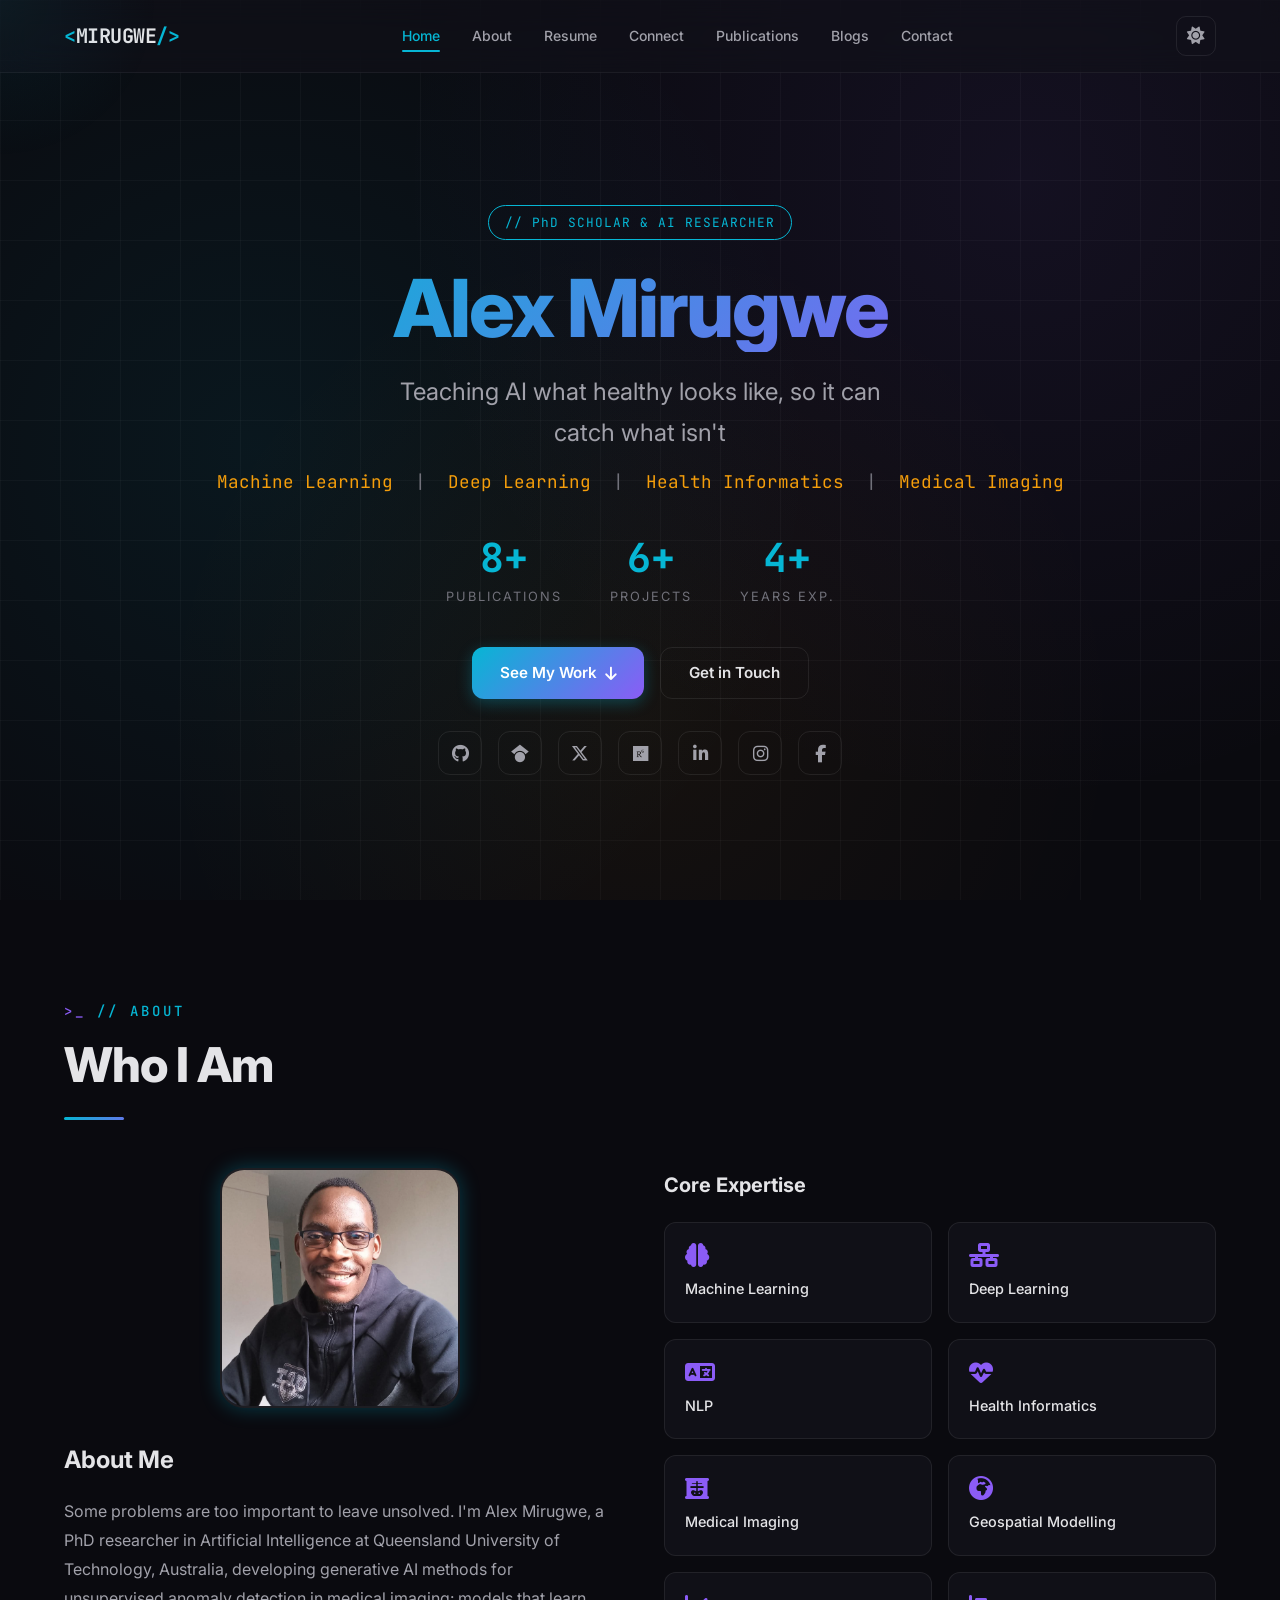
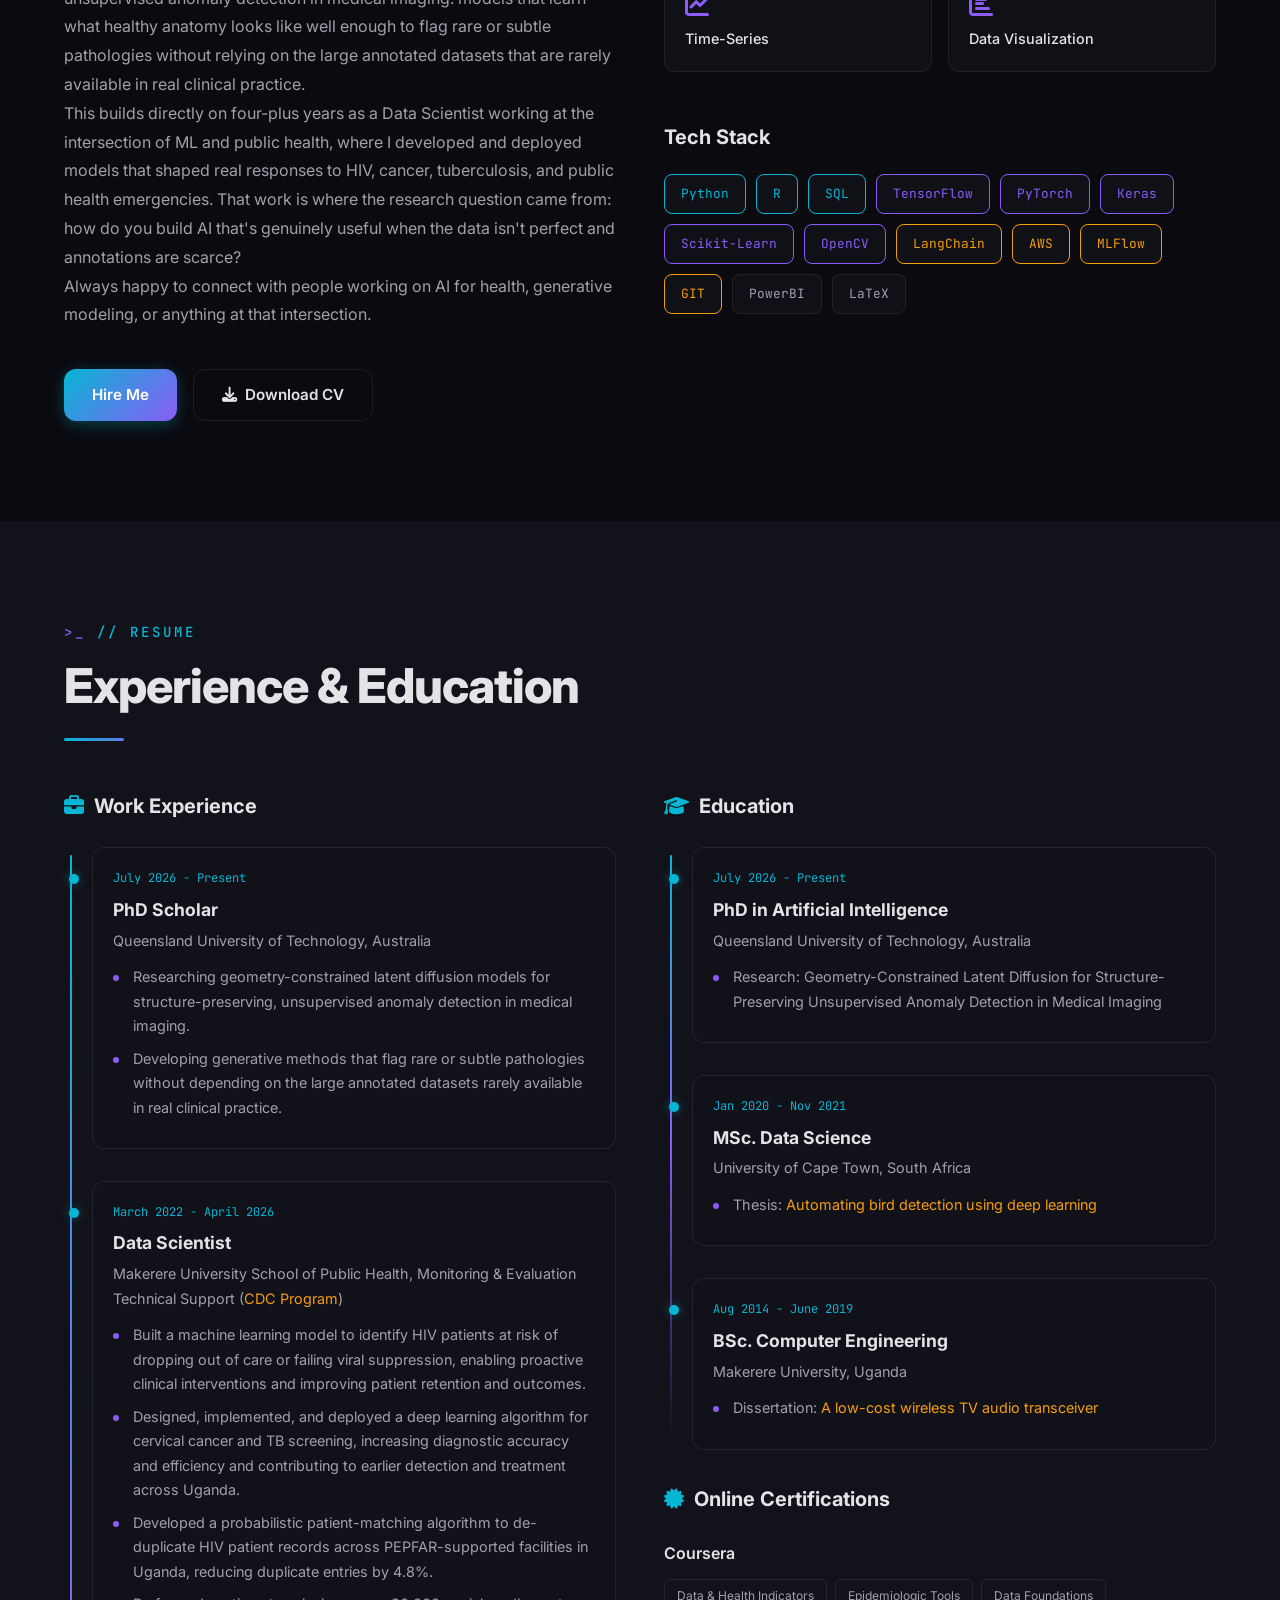
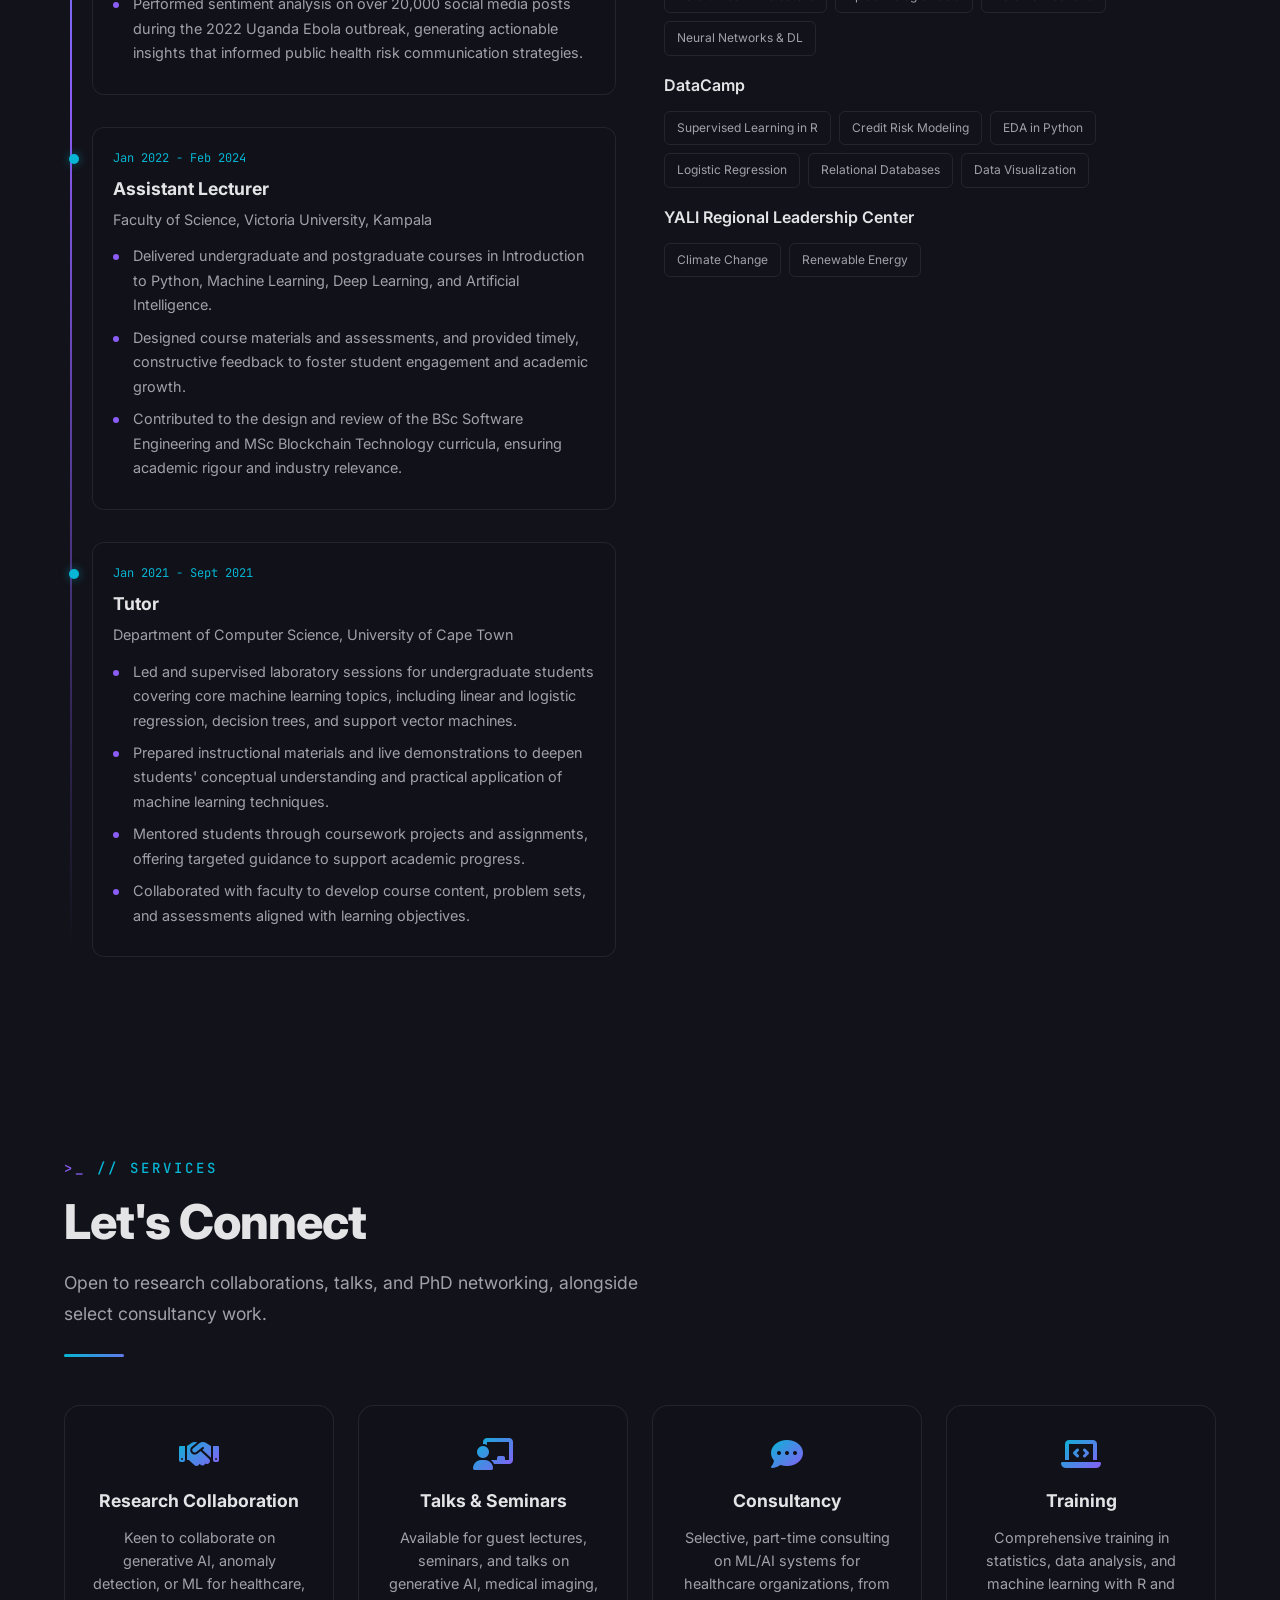
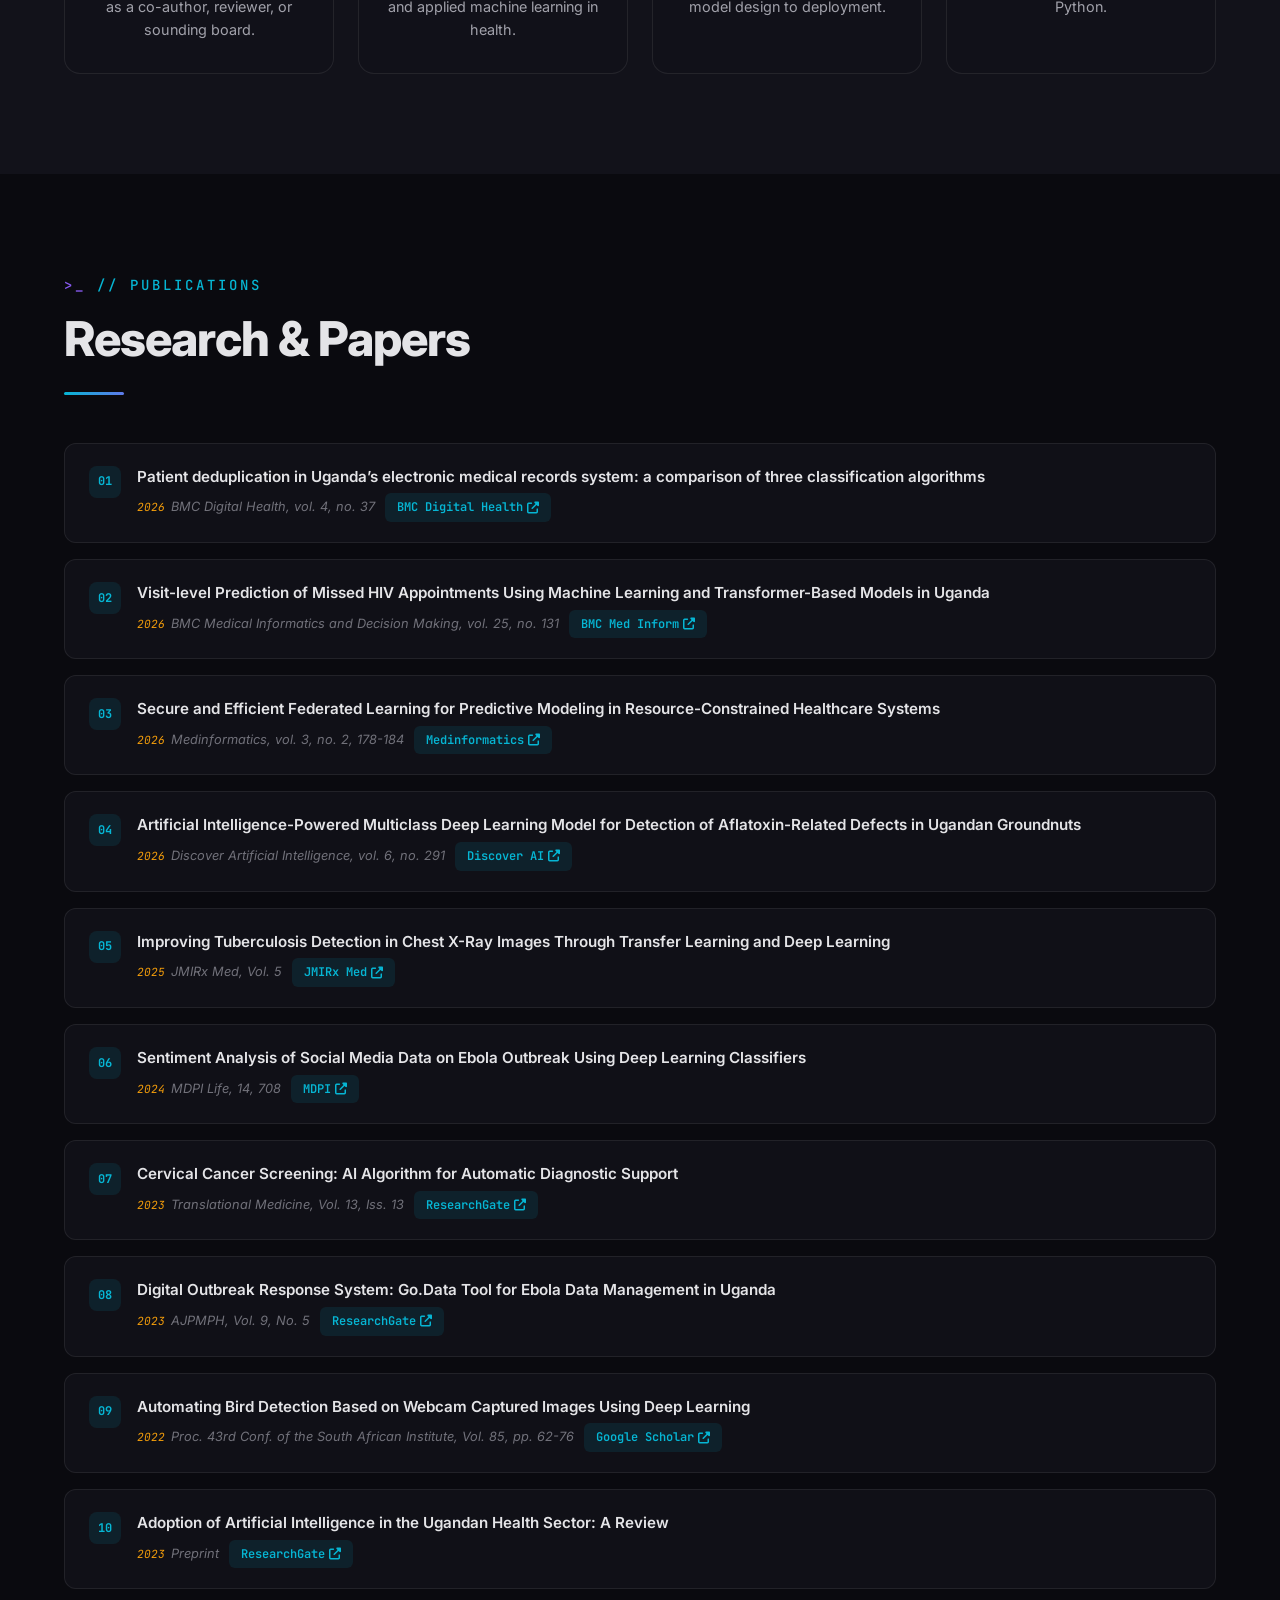
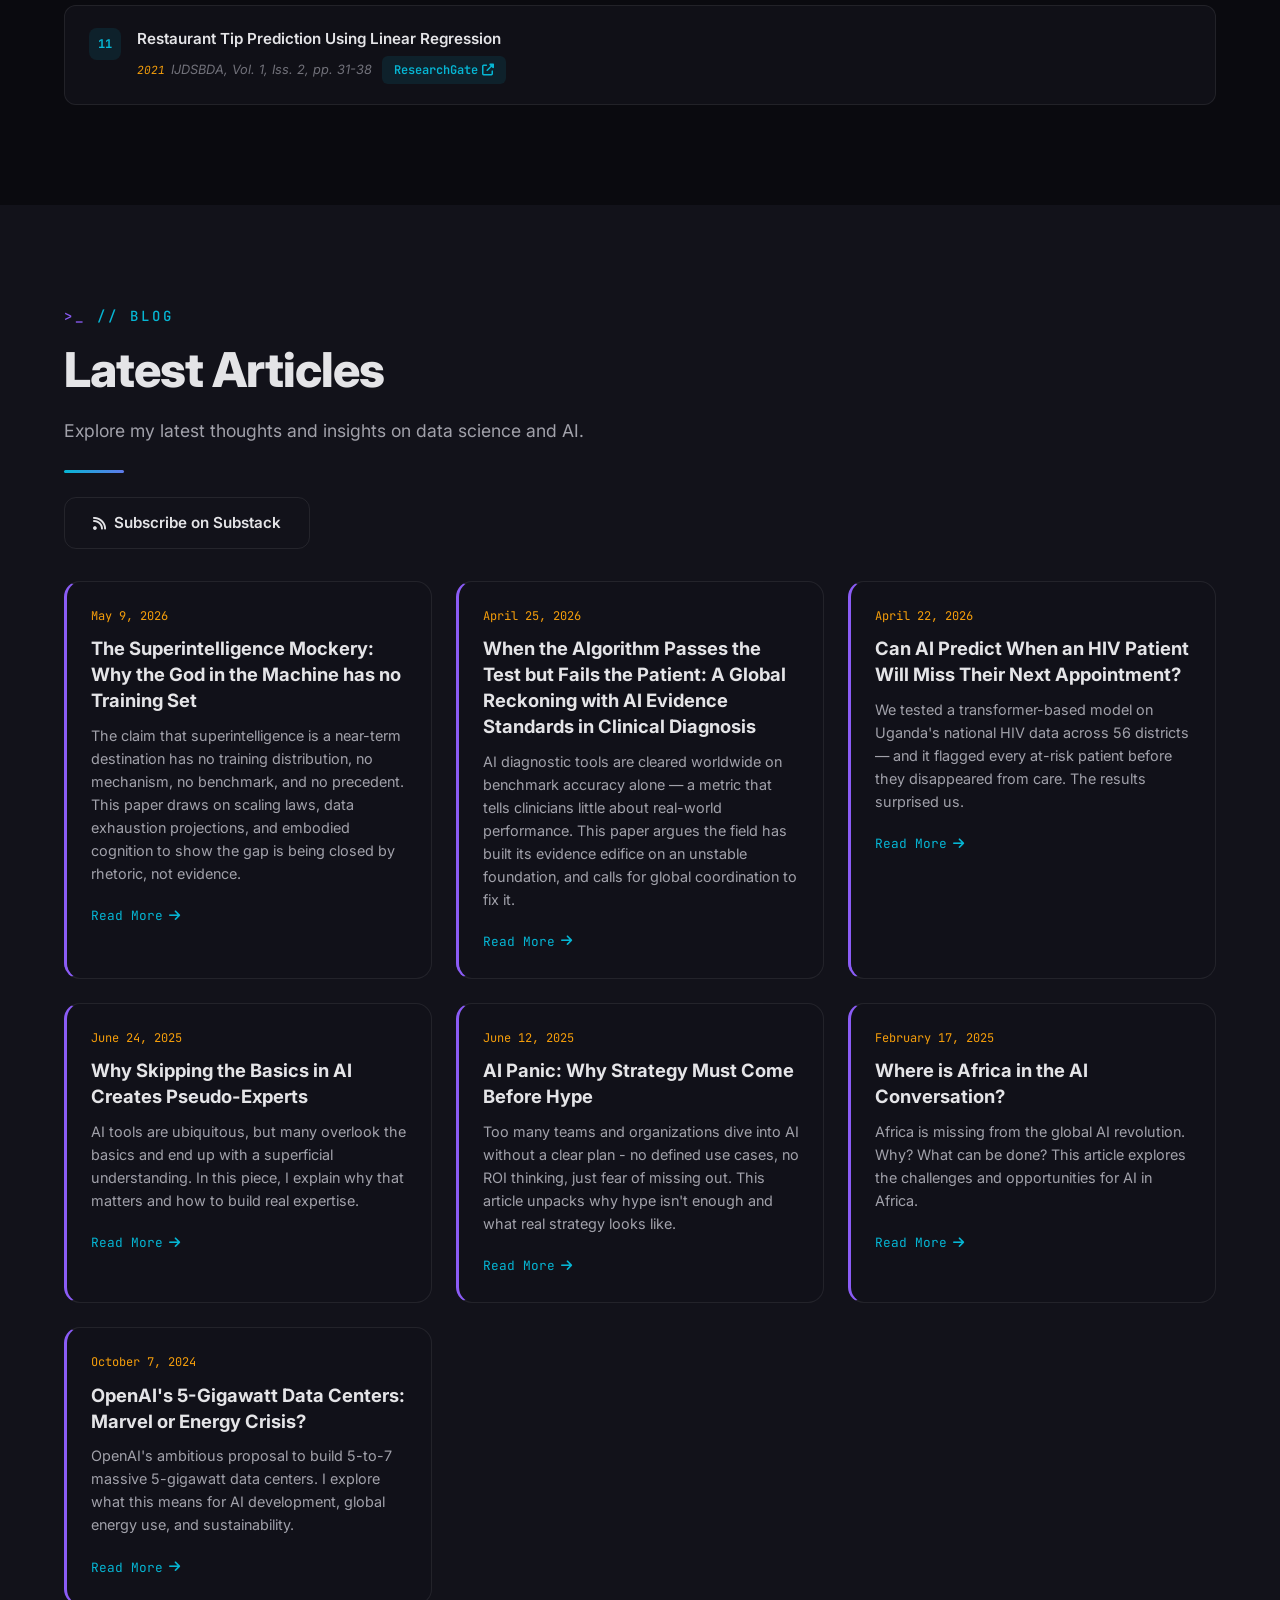
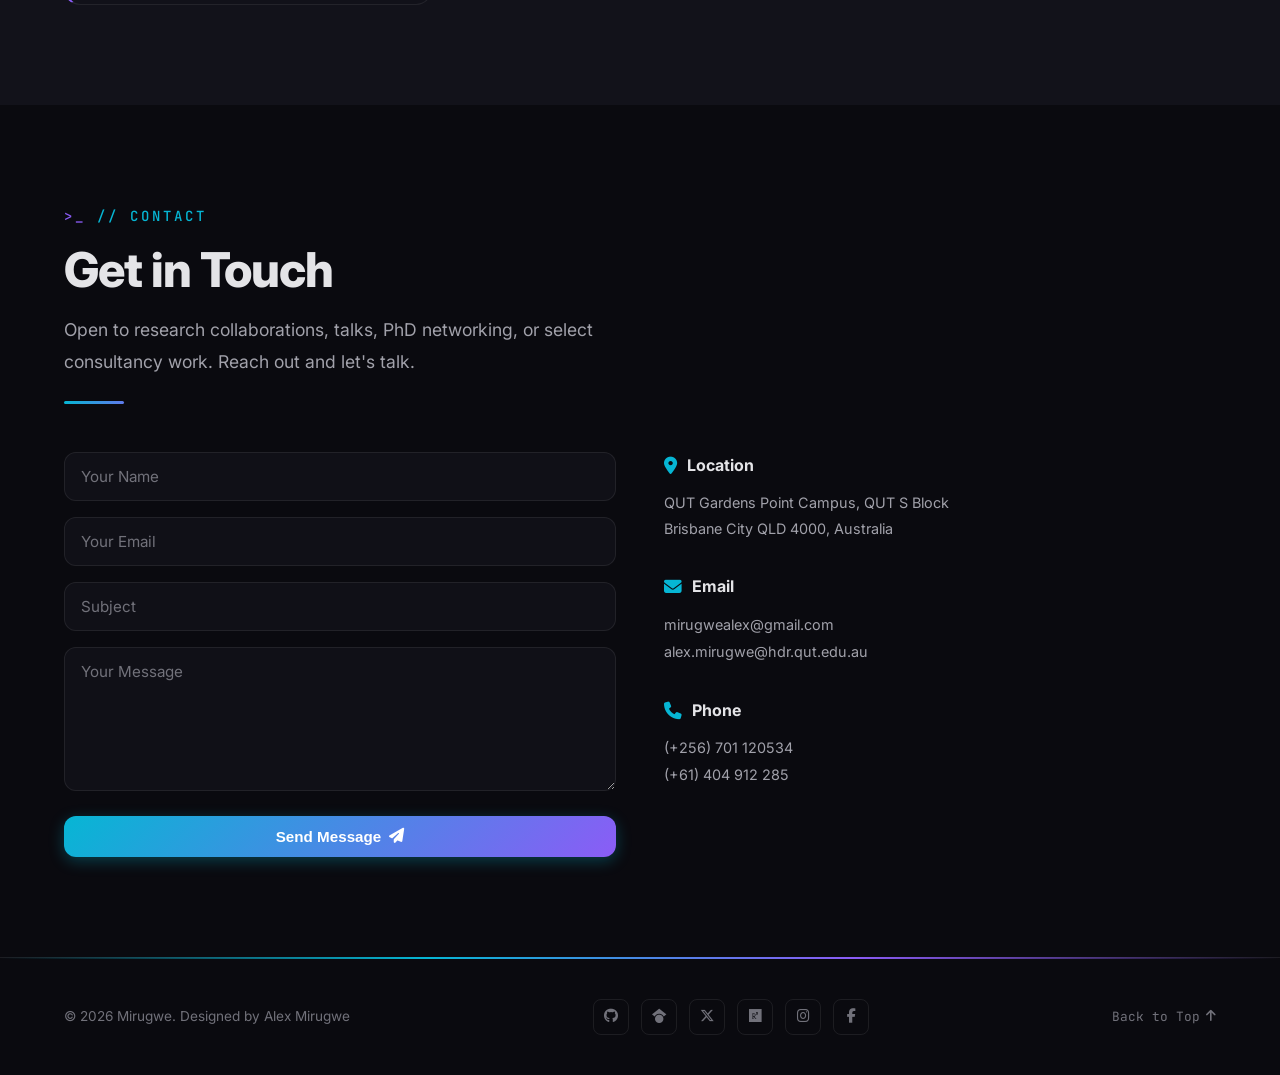
==== commit a217a2f7: "Update index.html" ====
--- a/index.html
+++ b/index.html
@@ -886,140 +886,6 @@
          color: var(--accent-amber);
       }
 
-      /* ===== PORTFOLIO ===== */
-      .portfolio-grid {
-         display: grid;
-         gap: 24px;
-         margin-top: 48px;
-      }
-
-      @media (min-width: 640px) {
-         .portfolio-grid { grid-template-columns: repeat(2, 1fr); }
-      }
-
-      @media (min-width: 1024px) {
-         .portfolio-grid { grid-template-columns: repeat(3, 1fr); }
-      }
-
-      .portfolio-card {
-         border-radius: 16px;
-         border: 1px solid var(--border-color);
-         background: var(--bg-card);
-         overflow: hidden;
-         transition: all var(--transition);
-      }
-
-      .portfolio-card:hover {
-         border-color: var(--accent-cyan);
-         transform: translateY(-8px);
-         box-shadow: var(--glow-cyan);
-      }
-
-      .portfolio-card-img {
-         position: relative;
-         overflow: hidden;
-         height: 200px;
-      }
-
-      .portfolio-card-img img {
-         width: 100%;
-         height: 100%;
-         object-fit: cover;
-         transition: transform 0.5s ease;
-      }
-
-      .portfolio-card:hover .portfolio-card-img img {
-         transform: scale(1.08);
-      }
-
-      .portfolio-card-img::after {
-         content: '';
-         position: absolute;
-         bottom: 0;
-         left: 0;
-         right: 0;
-         height: 50%;
-         background: linear-gradient(transparent, var(--bg-card));
-      }
-
-      .portfolio-card-body {
-         padding: 20px;
-      }
-
-      .portfolio-card-body h3 {
-         font-size: 1.1rem;
-         font-weight: 700;
-         margin-bottom: 8px;
-      }
-
-      .portfolio-card-body p {
-         font-size: 0.9rem;
-         color: var(--text-secondary);
-         margin-bottom: 16px;
-         line-height: 1.6;
-      }
-
-      .portfolio-link {
-         font-family: var(--font-mono);
-         font-size: 0.8rem;
-         color: var(--accent-cyan);
-         display: inline-flex;
-         align-items: center;
-         gap: 6px;
-         transition: all var(--transition);
-      }
-
-      .portfolio-link:hover {
-         color: var(--accent-purple);
-         gap: 10px;
-      }
-
-      .portfolio-card.featured {
-         grid-column: 1 / -1;
-         display: grid;
-         grid-template-columns: 1fr;
-      }
-
-      @media (min-width: 768px) {
-         .portfolio-card.featured {
-            grid-template-columns: 1fr 1fr;
-         }
-         .portfolio-card.featured .portfolio-card-img { height: 100%; min-height: 260px; }
-      }
-
-      .portfolio-card.featured .portfolio-card-body { padding: 28px; display: flex; flex-direction: column; justify-content: center; }
-      .portfolio-card.featured .portfolio-card-body h3 { font-size: 1.4rem; }
-      .portfolio-card.featured .portfolio-card-body p { font-size: 1rem; }
-
-      .featured-badge {
-         display: inline-block;
-         font-family: var(--font-mono);
-         font-size: 0.65rem;
-         text-transform: uppercase;
-         letter-spacing: 2px;
-         color: var(--accent-amber);
-         border: 1px solid var(--accent-amber);
-         padding: 3px 10px;
-         border-radius: 4px;
-         margin-bottom: 12px;
-      }
-
-      .portfolio-tags {
-         display: flex;
-         flex-wrap: wrap;
-         gap: 6px;
-         margin-bottom: 14px;
-      }
-
-      .portfolio-tag {
-         font-family: var(--font-mono);
-         font-size: 0.65rem;
-         padding: 3px 8px;
-         border-radius: 4px;
-         background: rgba(6, 182, 212, 0.1);
-         color: var(--accent-cyan);
-      }
-
       /* ===== SERVICES ===== */
       .services-section { background: var(--bg-secondary); }
 
@@ -1473,11 +1339,6 @@
          .courses-block h4 { font-size: 0.9rem; }
          .course-tag { font-size: 0.7rem; padding: 5px 10px; }
 
-         .portfolio-card-img { height: 160px; }
-         .portfolio-card-body { padding: 16px; }
-         .portfolio-card-body h3 { font-size: 1rem; }
-         .portfolio-card-body p { font-size: 0.85rem; }
-
          .service-card { padding: 24px 16px; }
          .service-card i { font-size: 1.6rem; margin-bottom: 12px; }
          .service-card h3 { font-size: 1rem; }
@@ -1529,8 +1390,6 @@
 
       /* Touch device optimizations */
       @media (hover: none) {
-         .portfolio-card:hover { transform: none; box-shadow: none; }
-         .portfolio-card:active { transform: translateY(-4px); box-shadow: var(--glow-cyan); }
          .service-card:hover { transform: none; box-shadow: none; }
          .service-card:active { transform: translateY(-3px); box-shadow: var(--glow-purple); }
          .blog-card:hover { transform: none; box-shadow: none; }
@@ -1564,7 +1423,6 @@
       .blog-card,
       .pub-item { overflow: hidden; }
 
-      .portfolio-card::after,
       .service-card::after,
       .blog-card::after,
       .pub-item::after {
@@ -1582,7 +1440,6 @@
          pointer-events: none;
          z-index: 1;
       }
-      .portfolio-card:hover::after,
       .service-card:hover::after,
       .blog-card:hover::after,
       .pub-item:hover::after {
@@ -1659,7 +1516,6 @@
             <a href="#hero" class="nav-link active">Home</a>
             <a href="#about" class="nav-link">About</a>
             <a href="#resume" class="nav-link">Resume</a>
-            <a href="#portfolio" class="nav-link">Portfolio</a>
             <a href="#services" class="nav-link">Connect</a>
             <a href="#publications" class="nav-link">Publications</a>
             <a href="#blogs" class="nav-link">Blogs</a>
@@ -1681,7 +1537,6 @@
       <a href="#hero" class="active">Home</a>
       <a href="#about">About</a>
       <a href="#resume">Resume</a>
-      <a href="#portfolio">Portfolio</a>
       <a href="#services">Connect</a>
       <a href="#publications">Publications</a>
       <a href="#blogs">Blogs</a>
@@ -1714,7 +1569,7 @@
             </div>
          </div>
          <div class="hero-buttons fade-up">
-            <a href="#portfolio" class="btn btn-primary">See My Work <i class="fas fa-arrow-down"></i></a>
+            <a href="#publications" class="btn btn-primary">See My Work <i class="fas fa-arrow-down"></i></a>
             <a href="#contact" class="btn btn-secondary">Get in Touch</a>
          </div>
          <div class="social-links fade-up">
@@ -1912,122 +1767,6 @@
       </div>
    </section>
 
-   <!-- Portfolio -->
-   <section id="portfolio" class="section">
-      <div class="container">
-         <div class="section-label">// Portfolio</div>
-         <h2 class="section-title">Featured Projects</h2>
-         <p class="section-desc">Projects showcasing expertise in machine learning, deep learning, computer vision, and NLP, with applications in healthcare and ecology.</p>
-         <div class="section-divider"></div>
-
-         <div class="portfolio-grid stagger">
-            <div class="portfolio-card featured">
-               <div class="portfolio-card-img">
-                  <img src="images/portfolio/tb_screening.png" alt="TB Detection in Chest X-Rays" loading="lazy">
-               </div>
-               <div class="portfolio-card-body">
-                  <div class="featured-badge">Published &middot; JMIRx Med 2025</div>
-                  <h3>TB Detection in Chest X-Rays</h3>
-                  <div class="portfolio-tags">
-                     <span class="portfolio-tag">Deep Learning</span>
-                     <span class="portfolio-tag">Transfer Learning</span>
-                     <span class="portfolio-tag">Computer Vision</span>
-                     <span class="portfolio-tag">Medical Imaging</span>
-                  </div>
-                  <p>Comparative study of CNN architectures for tuberculosis detection in chest X-ray images using transfer learning and deep learning, achieving state-of-the-art diagnostic accuracy to support clinicians in resource-limited settings.</p>
-                  <a href="https://xmed.jmir.org/2025/1/e66029" target="_blank" rel="noopener noreferrer" class="portfolio-link">Read Publication <i class="fas fa-arrow-right"></i></a>
-               </div>
-            </div>
-            <div class="portfolio-card">
-               <div class="portfolio-card-img">
-                  <img src="images/portfolio/cervical_cancer.png" alt="Cervical Cancer Screening" loading="lazy">
-               </div>
-               <div class="portfolio-card-body">
-                  <h3>Cervical Cancer Screening</h3>
-                  <div class="portfolio-tags">
-                     <span class="portfolio-tag">Deep Learning</span>
-                     <span class="portfolio-tag">Medical Imaging</span>
-                     <span class="portfolio-tag">TensorFlow</span>
-                  </div>
-                  <p>AI-powered screening tool that improved early cervical cancer detection accuracy in Uganda, enabling faster diagnosis in underserved clinical settings.</p>
-                  <a href="https://github.com/mirugwe1/Cervical_Cancer_Screening" target="_blank" rel="noopener noreferrer" class="portfolio-link">View Project <i class="fas fa-arrow-right"></i></a>
-               </div>
-            </div>
-            <div class="portfolio-card">
-               <div class="portfolio-card-img">
-                  <img src="images/portfolio/Deduplication.png" alt="Patient Matching Algorithm" loading="lazy">
-               </div>
-               <div class="portfolio-card-body">
-                  <h3>Patient Matching Algorithm</h3>
-                  <div class="portfolio-tags">
-                     <span class="portfolio-tag">NLP</span>
-                     <span class="portfolio-tag">Record Linkage</span>
-                  </div>
-                  <p>Reduced HIV patient data duplicates by 4.8% across Uganda's national health system.</p>
-                  <a href="https://github.com/mirugwe1/Patient_Matching" target="_blank" rel="noopener noreferrer" class="portfolio-link">View Project <i class="fas fa-arrow-right"></i></a>
-               </div>
-            </div>
-            <div class="portfolio-card">
-               <div class="portfolio-card-img">
-                  <img src="images/portfolio/sentiment.png" alt="Sentiment Analysis" loading="lazy">
-               </div>
-               <div class="portfolio-card-body">
-                  <h3>Ebola Sentiment Analysis</h3>
-                  <div class="portfolio-tags">
-                     <span class="portfolio-tag">NLP</span>
-                     <span class="portfolio-tag">Deep Learning</span>
-                  </div>
-                  <p>Analyzed public sentiment during Uganda's 2022 Ebola outbreak to inform risk communication strategies.</p>
-                  <a href="https://github.com/mirugwe1/Sentiment_Analysis" target="_blank" rel="noopener noreferrer" class="portfolio-link">View Project <i class="fas fa-arrow-right"></i></a>
-               </div>
-            </div>
-            <div class="portfolio-card">
-               <div class="portfolio-card-img">
-                  <img src="images/portfolio/birds.png" alt="Webcam Bird Detection" loading="lazy">
-               </div>
-               <div class="portfolio-card-body">
-                  <h3>Webcam Bird Detection</h3>
-                  <div class="portfolio-tags">
-                     <span class="portfolio-tag">Computer Vision</span>
-                     <span class="portfolio-tag">CNN</span>
-                  </div>
-                  <p>Automated bird species detection from webcam footage -- MSc thesis project at University of Cape Town.</p>
-                  <a href="https://github.com/mirugwe1/bird_detection" target="_blank" rel="noopener noreferrer" class="portfolio-link">View Project <i class="fas fa-arrow-right"></i></a>
-               </div>
-            </div>
-            <div class="portfolio-card">
-               <div class="portfolio-card-img">
-                  <img src="images/portfolio/recommendation.png" alt="Recommendation Systems" loading="lazy">
-               </div>
-               <div class="portfolio-card-body">
-                  <h3>Recommendation Systems</h3>
-                  <div class="portfolio-tags">
-                     <span class="portfolio-tag">Collaborative Filtering</span>
-                     <span class="portfolio-tag">Python</span>
-                  </div>
-                  <p>ML-based recommendation engine for personalized content delivery.</p>
-                  <a href="https://github.com/mirugwe1/Recommendation-Systems" target="_blank" rel="noopener noreferrer" class="portfolio-link">View Project <i class="fas fa-arrow-right"></i></a>
-               </div>
-            </div>
-            <div class="portfolio-card">
-               <div class="portfolio-card-img">
-                  <img src="images/portfolio/encryption.png" alt="Encryption and Decryption" loading="lazy">
-               </div>
-               <div class="portfolio-card-body">
-                  <h3>Data Encryption Suite</h3>
-                  <div class="portfolio-tags">
-                     <span class="portfolio-tag">AES</span>
-                     <span class="portfolio-tag">RSA</span>
-                     <span class="portfolio-tag">Security</span>
-                  </div>
-                  <p>Implementation of AES and RSA encryption algorithms for secure healthcare data protection.</p>
-                  <a href="https://github.com/mirugwe1/Data_Protection" target="_blank" rel="noopener noreferrer" class="portfolio-link">View Project <i class="fas fa-arrow-right"></i></a>
-               </div>
-            </div>
-         </div>
-      </div>
-   </section>
-
    <!-- Services -->
    <section id="services" class="section services-section">
       <div class="container">
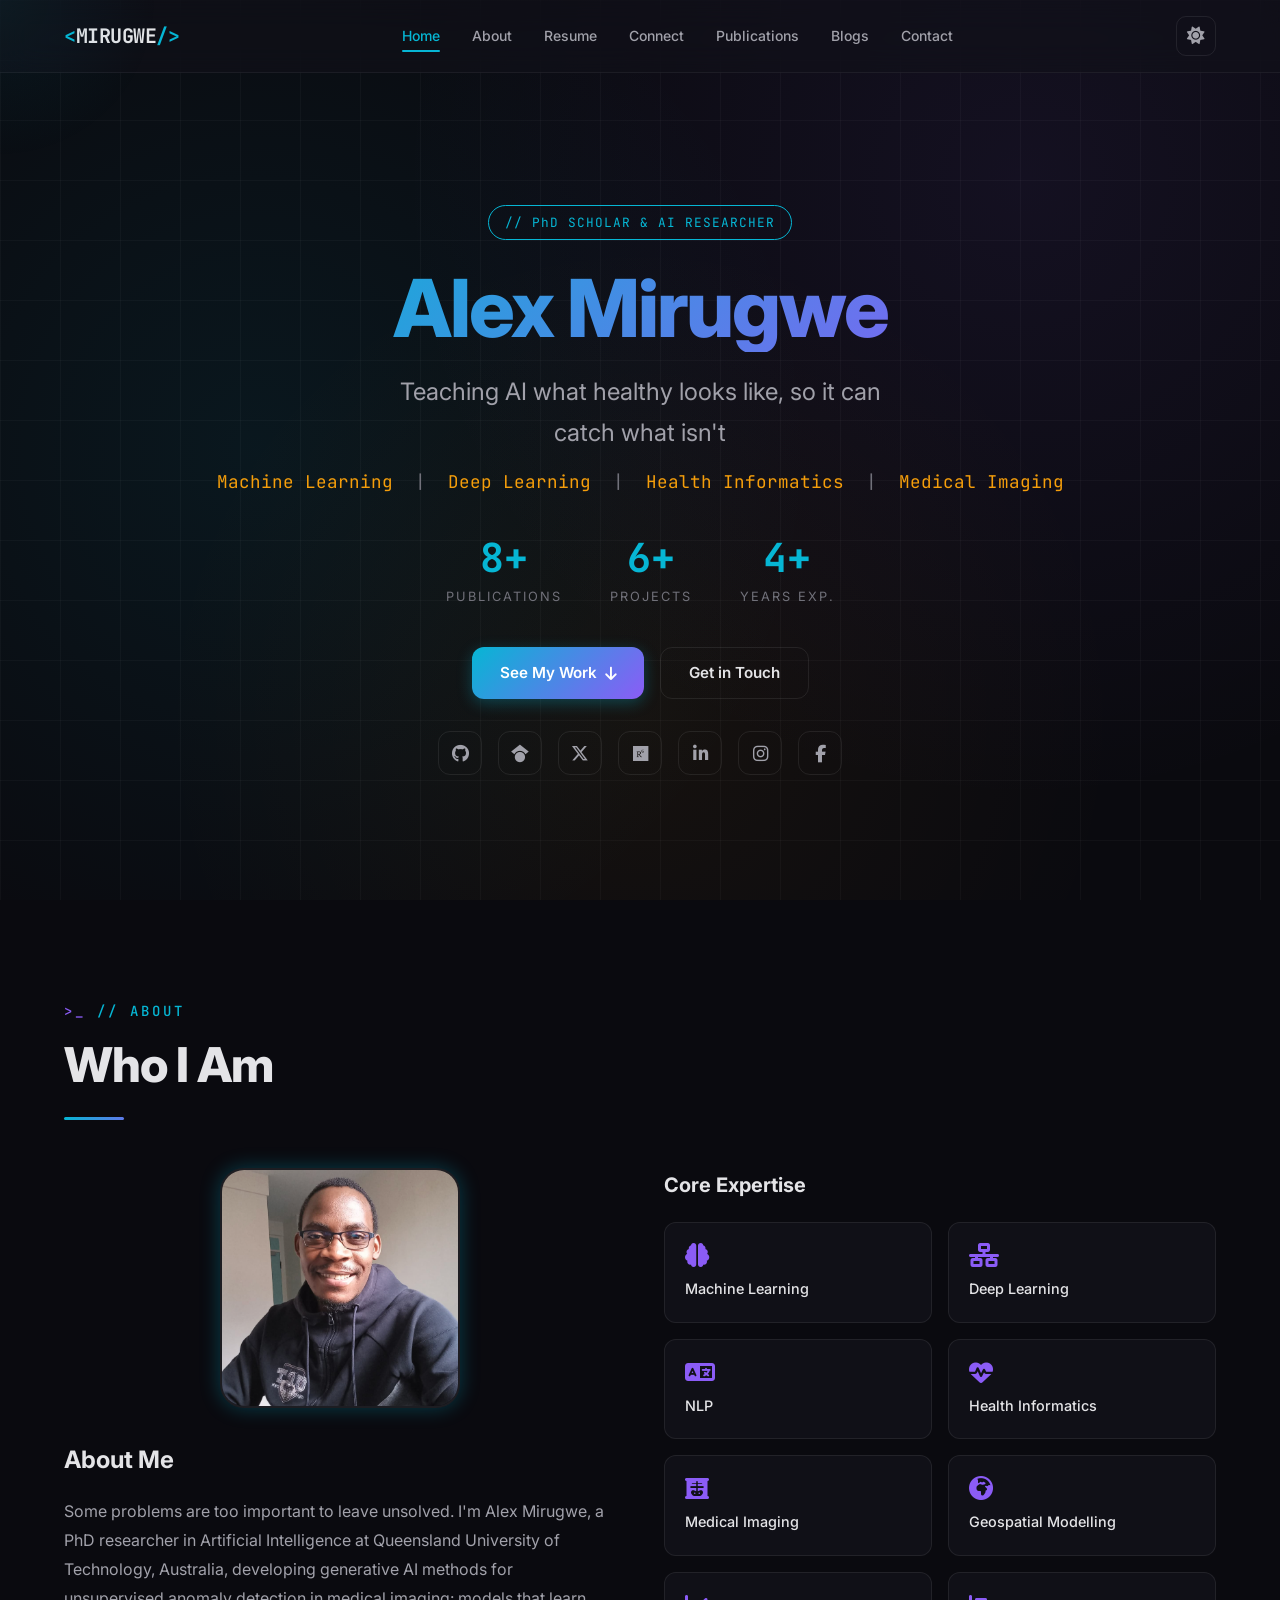
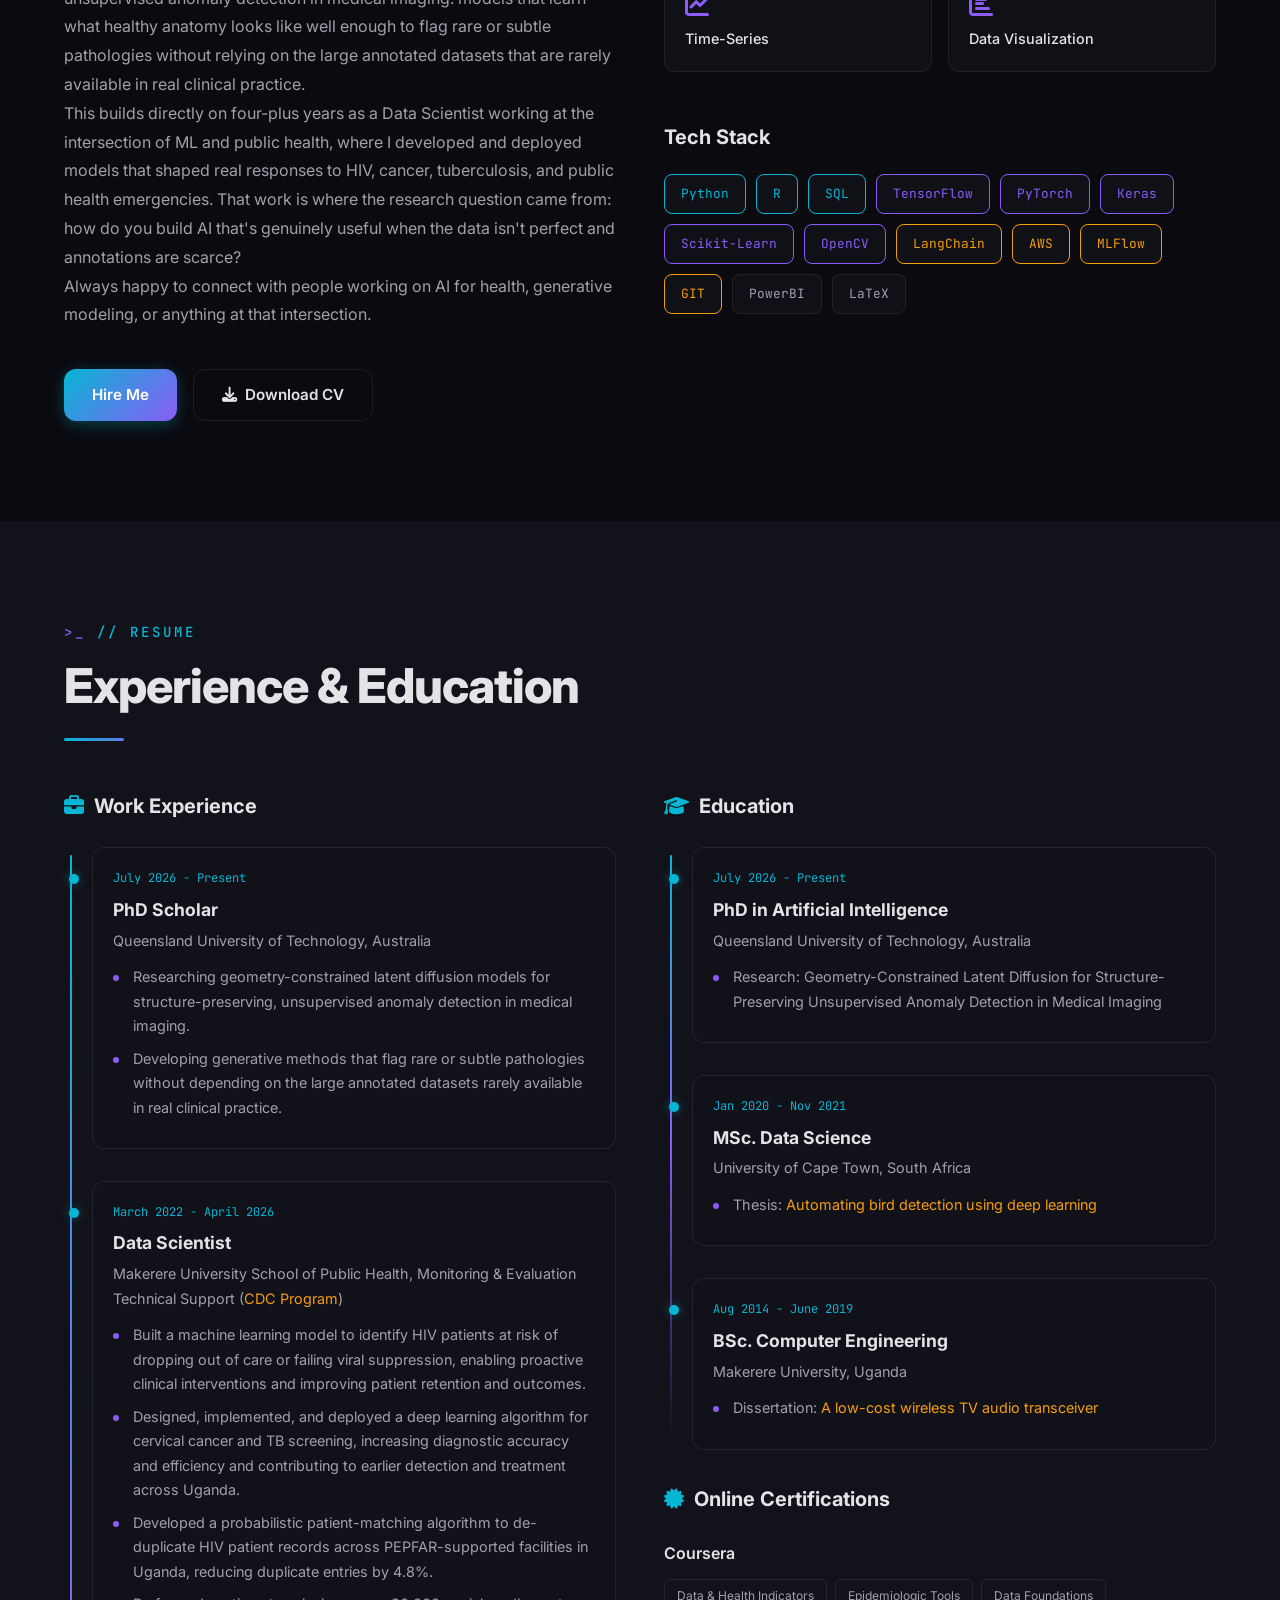
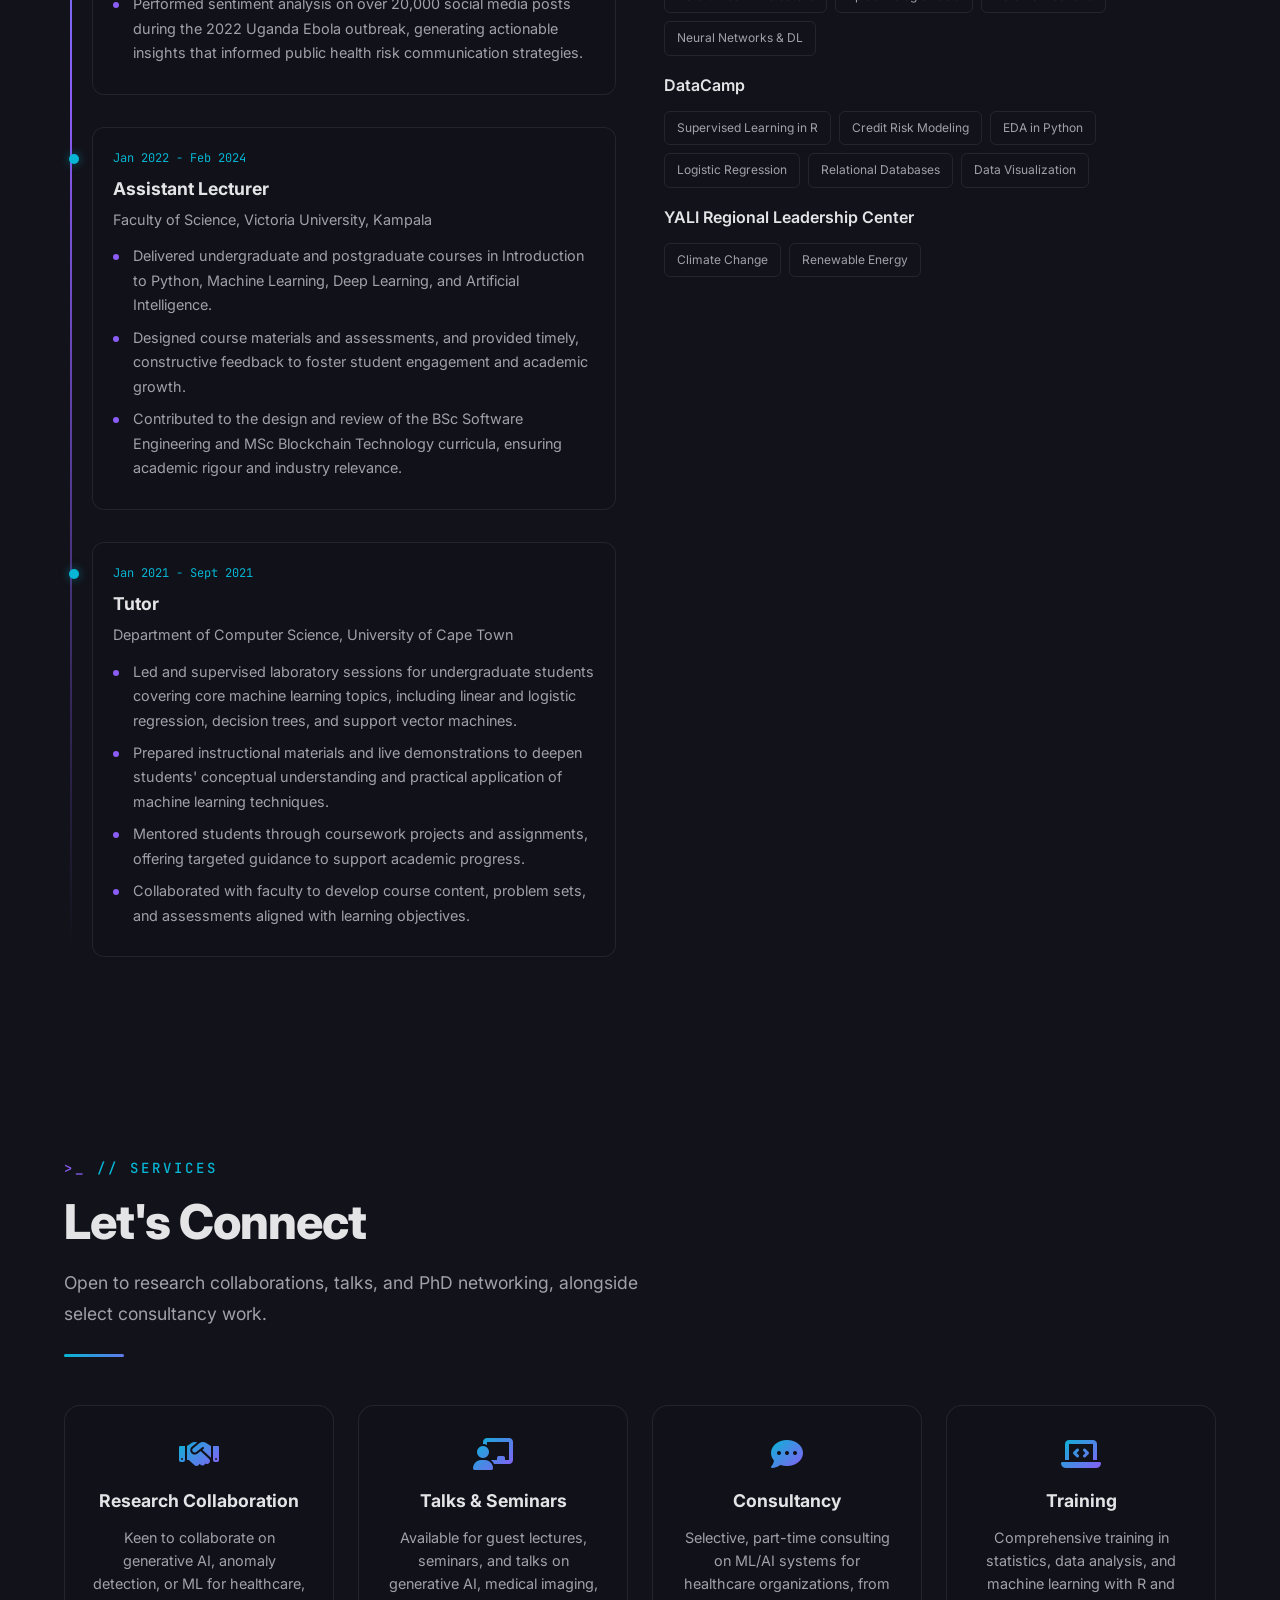
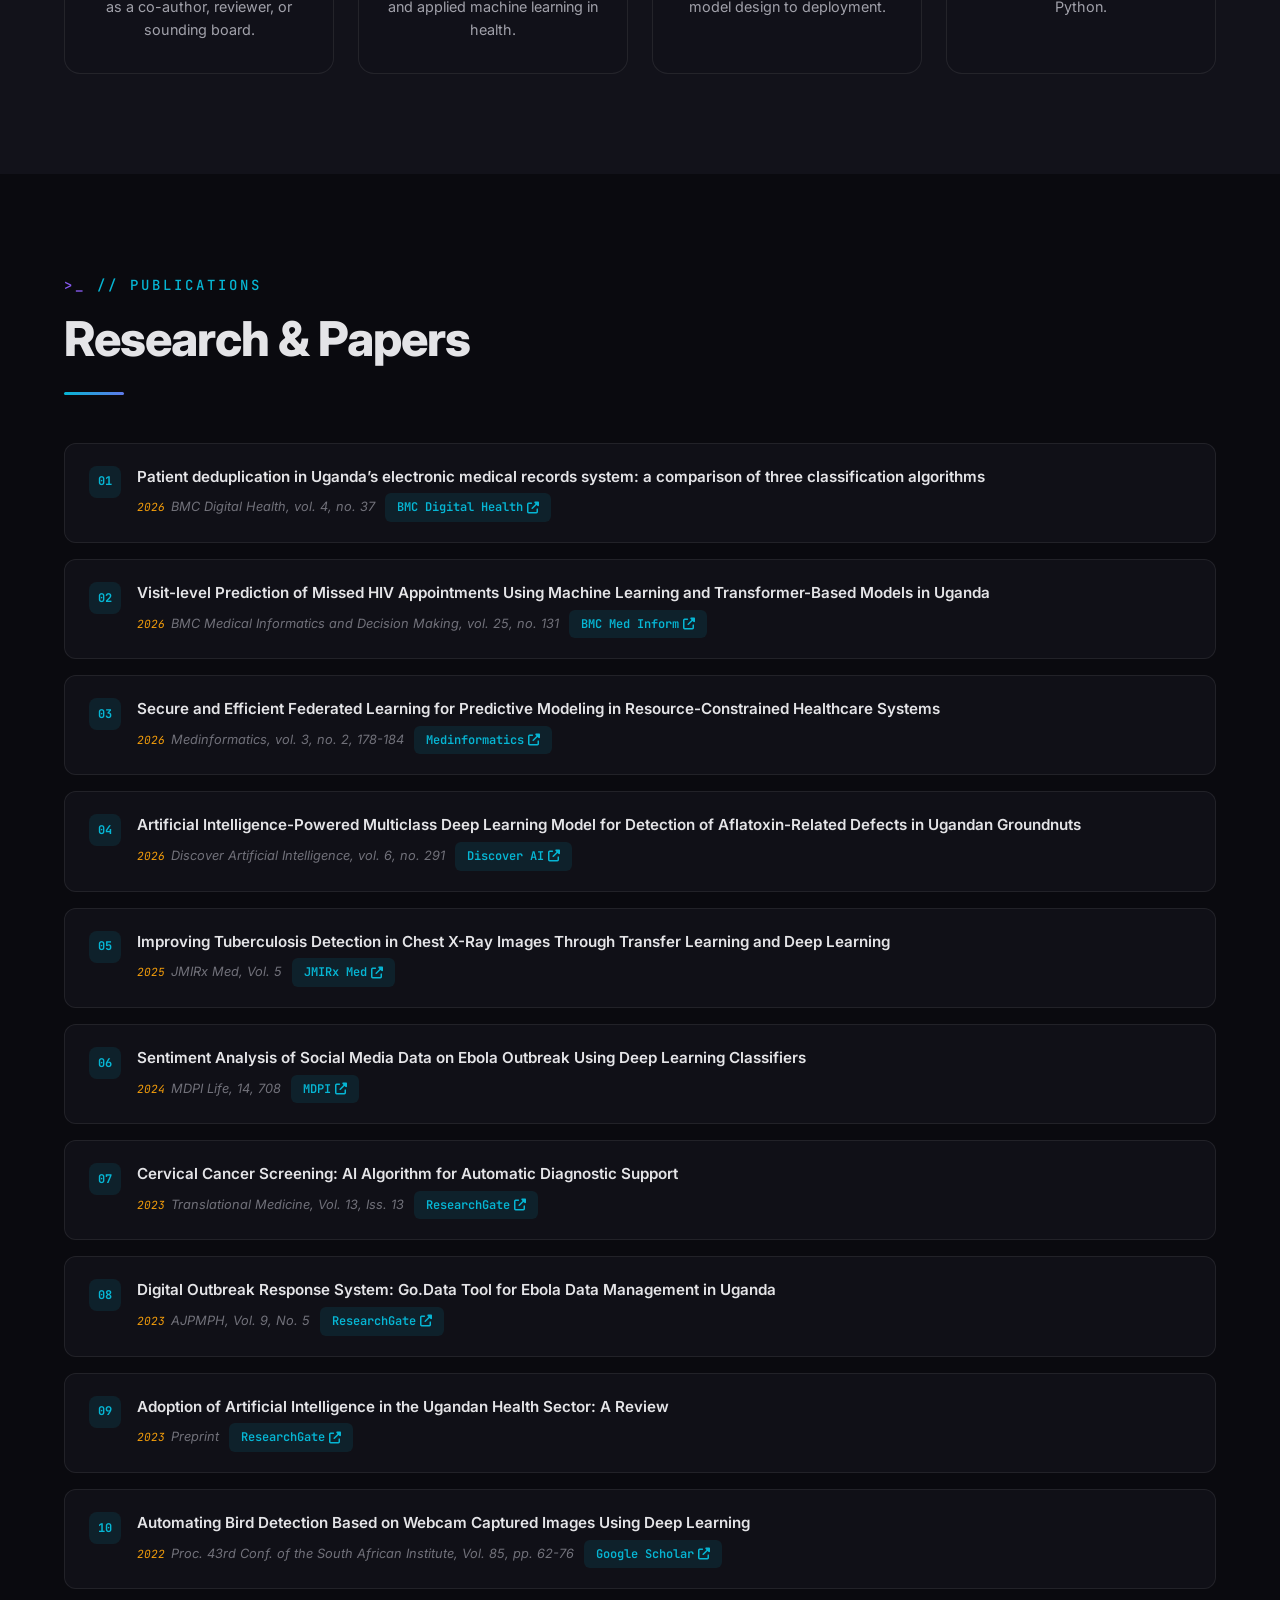
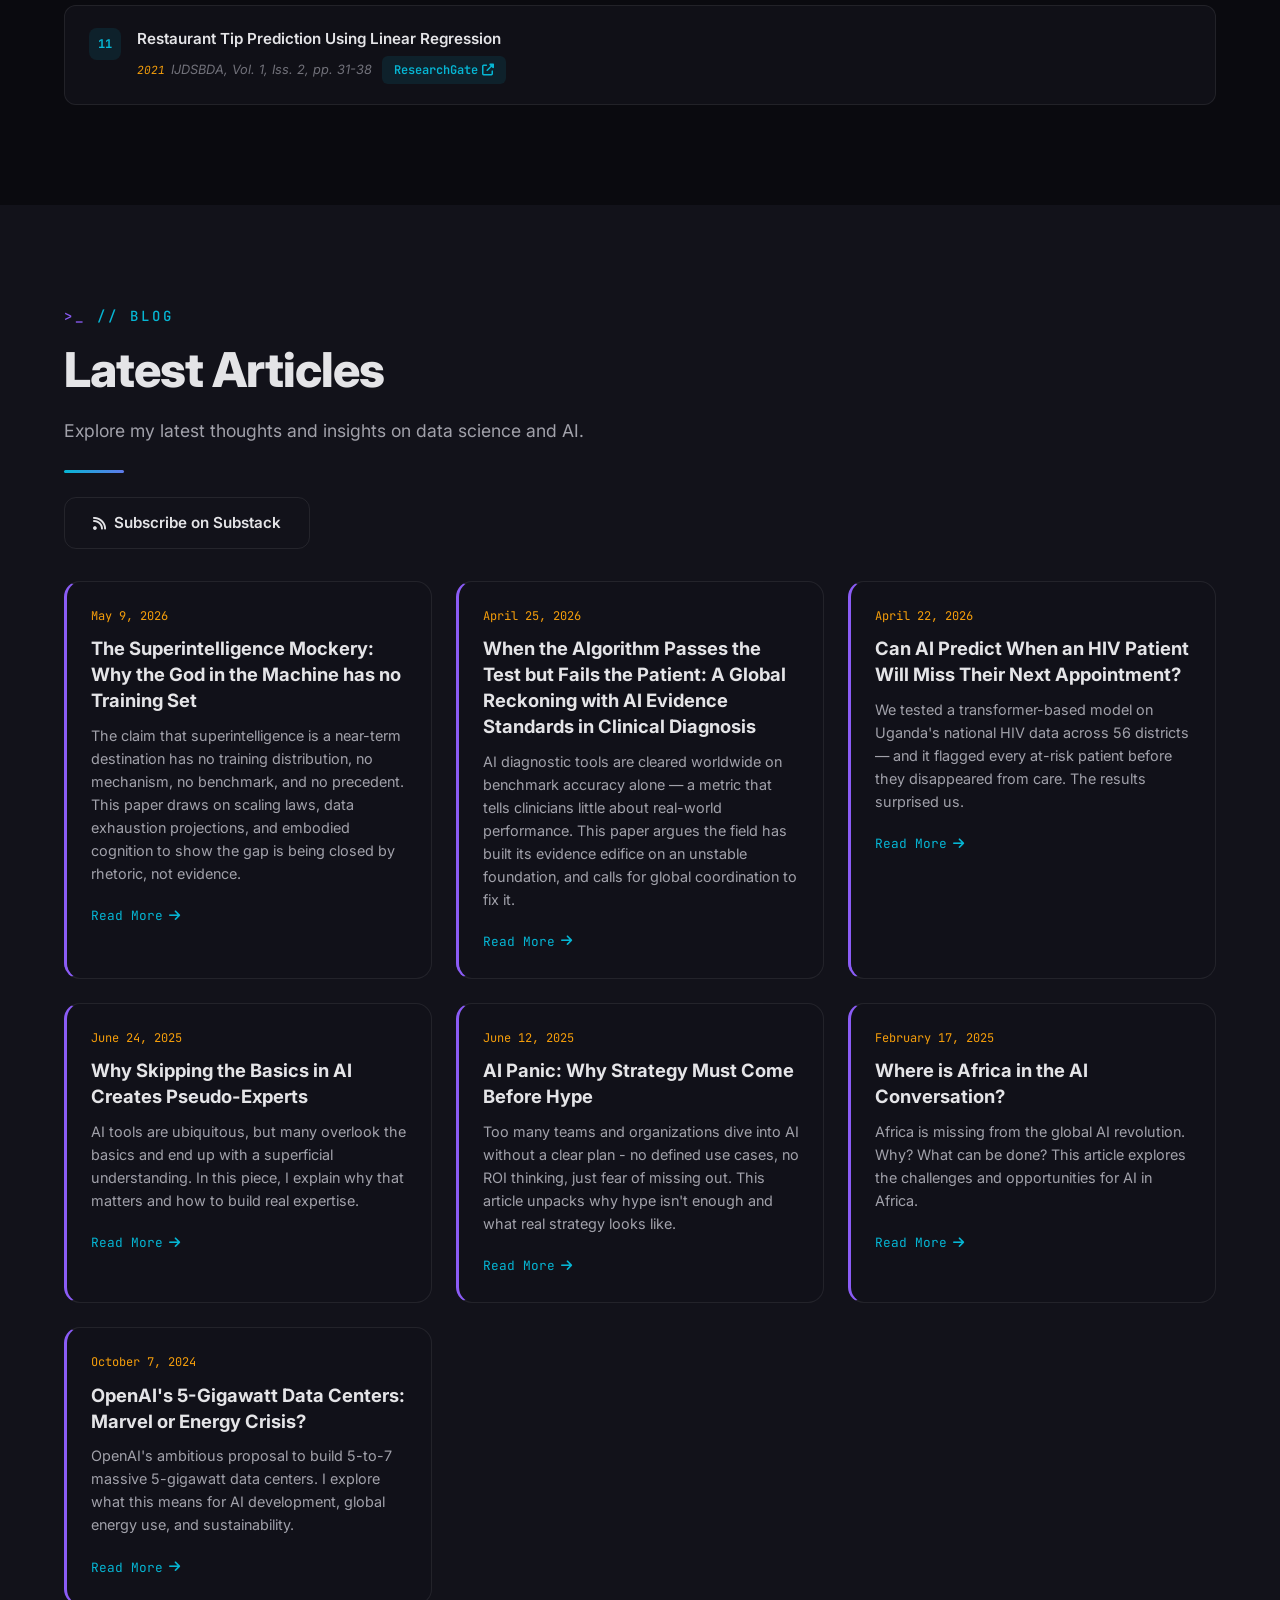
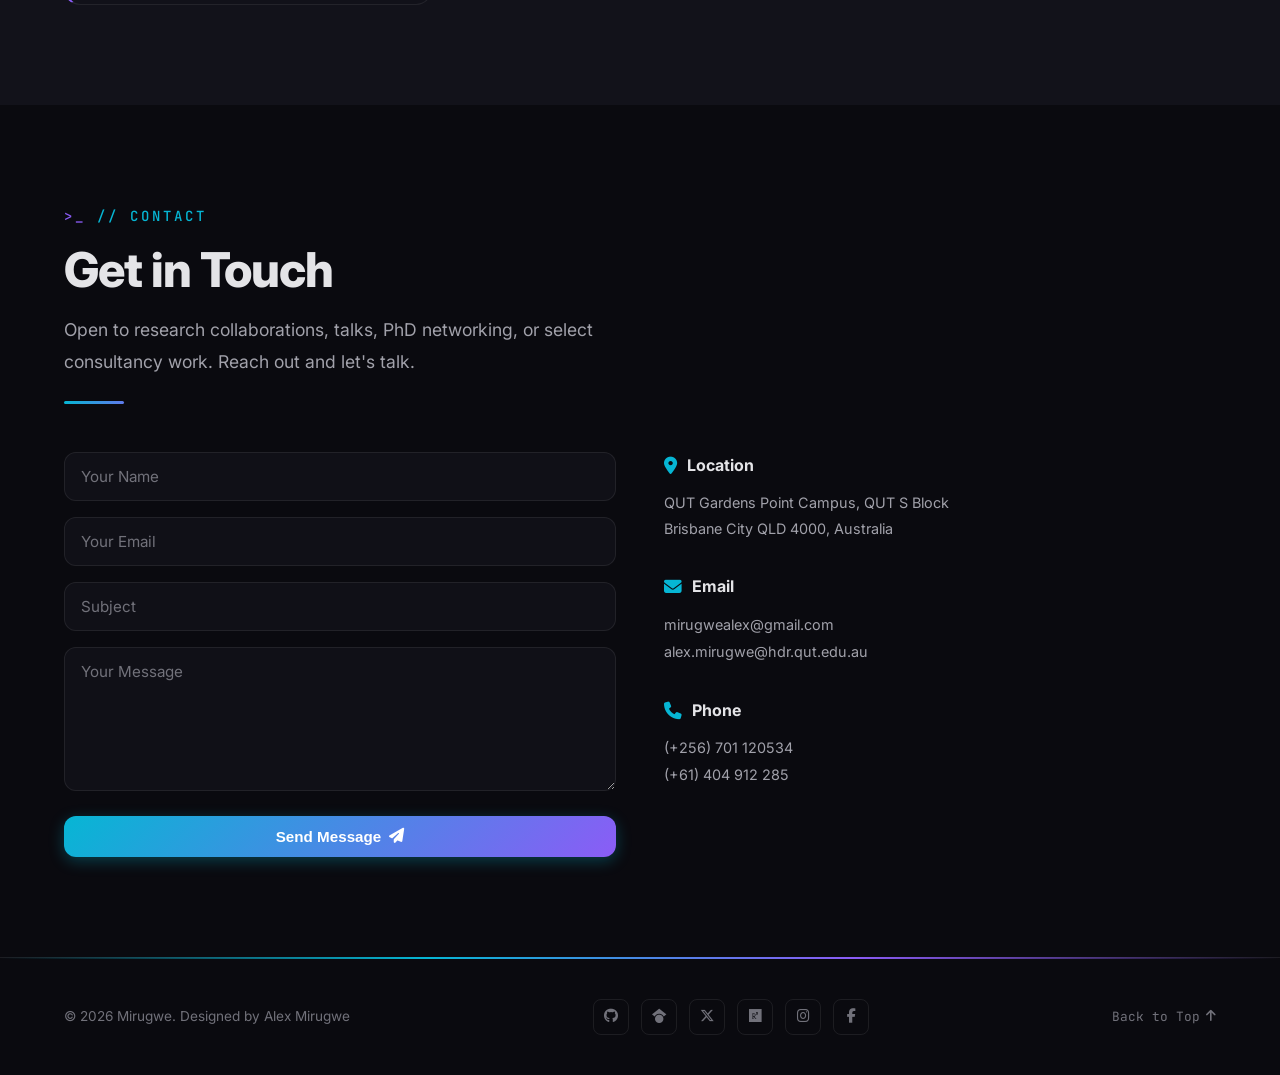
==== commit f56db180: "updated" ====
--- a/index.html
+++ b/index.html
@@ -8,8 +8,8 @@
    <meta name="keywords" content="AI researcher, PhD, generative AI, diffusion models, anomaly detection, medical imaging, machine learning, healthcare, Alex Mirugwe, portfolio, blogs">
    <meta property="og:title" content="Mirugwe - AI Researcher & PhD Scholar Portfolio">
    <meta property="og:description" content="Portfolio of Alex Mirugwe, a PhD researcher in Artificial Intelligence developing generative AI for unsupervised anomaly detection in medical imaging.">
-   <meta property="og:image" content="https://yourdomain.com/images/profile-pic.png">
-   <meta property="og:url" content="https://yourdomain.com">
+   <meta property="og:image" content="https://www.mirugwe.com/images/profile-pic.png">
+   <meta property="og:url" content="https://www.mirugwe.com">
    <meta name="viewport" content="width=device-width, initial-scale=1">
 
    <!-- Fonts & Icons -->
@@ -1556,15 +1556,15 @@
          </p>
          <div class="hero-stats fade-up">
             <div class="stat-item">
-               <div class="stat-number" data-target="8">0</div>
+               <div class="stat-number" data-target="8">8+</div>
                <div class="stat-label">Publications</div>
             </div>
             <div class="stat-item">
-               <div class="stat-number" data-target="6">0</div>
+               <div class="stat-number" data-target="6">6+</div>
                <div class="stat-label">Projects</div>
             </div>
             <div class="stat-item">
-               <div class="stat-number" data-target="4">0</div>
+               <div class="stat-number" data-target="4">4+</div>
                <div class="stat-label">Years Exp.</div>
             </div>
          </div>
@@ -1643,7 +1643,7 @@
 
          <div class="about-buttons fade-up">
             <a href="#contact" class="btn btn-primary">Hire Me</a>
-            <a href="https://drive.google.com/drive/u/0/folders/1Xua1E1iASNrR7XZ7ICUEm7lE4VMi1Q9l" target="_blank" rel="noopener noreferrer" class="btn btn-secondary"><i class="fas fa-download"></i> Download CV</a>
+            <a href="AlexMirugwe_CV.pdf" target="_blank" rel="noopener noreferrer" class="btn btn-secondary"><i class="fas fa-download"></i> Download CV</a>
          </div>
       </div>
    </section>
@@ -1845,7 +1845,7 @@
                <div class="pub-content">
                   <span class="pub-title">Improving Tuberculosis Detection in Chest X-Ray Images Through Transfer Learning and Deep Learning</span>
                   <span class="pub-venue"><span class="pub-year">2025</span>JMIRx Med, Vol. 5</span>
-                  <a href="https://www.sciencedirect.com/org/science/article/pii/S2563631625000627" target="_blank" rel="noopener noreferrer" class="pub-link">JMIRx Med <i class="fas fa-external-link-alt"></i></a>
+                  <a href="https://xmed.jmir.org/2025/1/e66029" target="_blank" rel="noopener noreferrer" class="pub-link">JMIRx Med <i class="fas fa-external-link-alt"></i></a>
                </div>
             </div>
             <div class="pub-item">
@@ -1875,17 +1875,17 @@
             <div class="pub-item">
                <div class="pub-number">09</div>
                <div class="pub-content">
+                  <span class="pub-title">Adoption of Artificial Intelligence in the Ugandan Health Sector: A Review</span>
+                  <span class="pub-venue"><span class="pub-year">2023</span>Preprint</span>
+                  <a href="https://www.researchgate.net/publication/370073027_Adoption_of_Artificial_Intelligence_in_the_Ugandan_Health_Sector_a_review_of_Literature" target="_blank" rel="noopener noreferrer" class="pub-link">ResearchGate <i class="fas fa-external-link-alt"></i></a>
+               </div>
+            </div>
+            <div class="pub-item">
+               <div class="pub-number">10</div>
+               <div class="pub-content">
                   <span class="pub-title">Automating Bird Detection Based on Webcam Captured Images Using Deep Learning</span>
                   <span class="pub-venue"><span class="pub-year">2022</span>Proc. 43rd Conf. of the South African Institute, Vol. 85, pp. 62-76</span>
                   <a href="https://scholar.google.com/citations?view_op=view_citation&hl=en&user=Hk-4f5AAAAAJ&citation_for_view=Hk-4f5AAAAAJ:W7OEmFMy1HYC" target="_blank" rel="noopener noreferrer" class="pub-link">Google Scholar <i class="fas fa-external-link-alt"></i></a>
-               </div>
-            </div>
-            <div class="pub-item">
-               <div class="pub-number">10</div>
-               <div class="pub-content">
-                  <span class="pub-title">Adoption of Artificial Intelligence in the Ugandan Health Sector: A Review</span>
-                  <span class="pub-venue"><span class="pub-year">2023</span>Preprint</span>
-                  <a href="https://www.researchgate.net/publication/370073027_Adoption_of_Artificial_Intelligence_in_the_Ugandan_Health_Sector_a_review_of_Literature" target="_blank" rel="noopener noreferrer" class="pub-link">ResearchGate <i class="fas fa-external-link-alt"></i></a>
                </div>
             </div>
             <div class="pub-item">
@@ -2105,6 +2105,7 @@
                const duration = 2000;
                const step = Math.ceil(duration / target);
 
+               el.textContent = '0';
                const timer = setInterval(() => {
                   count++;
                   el.textContent = count + '+';
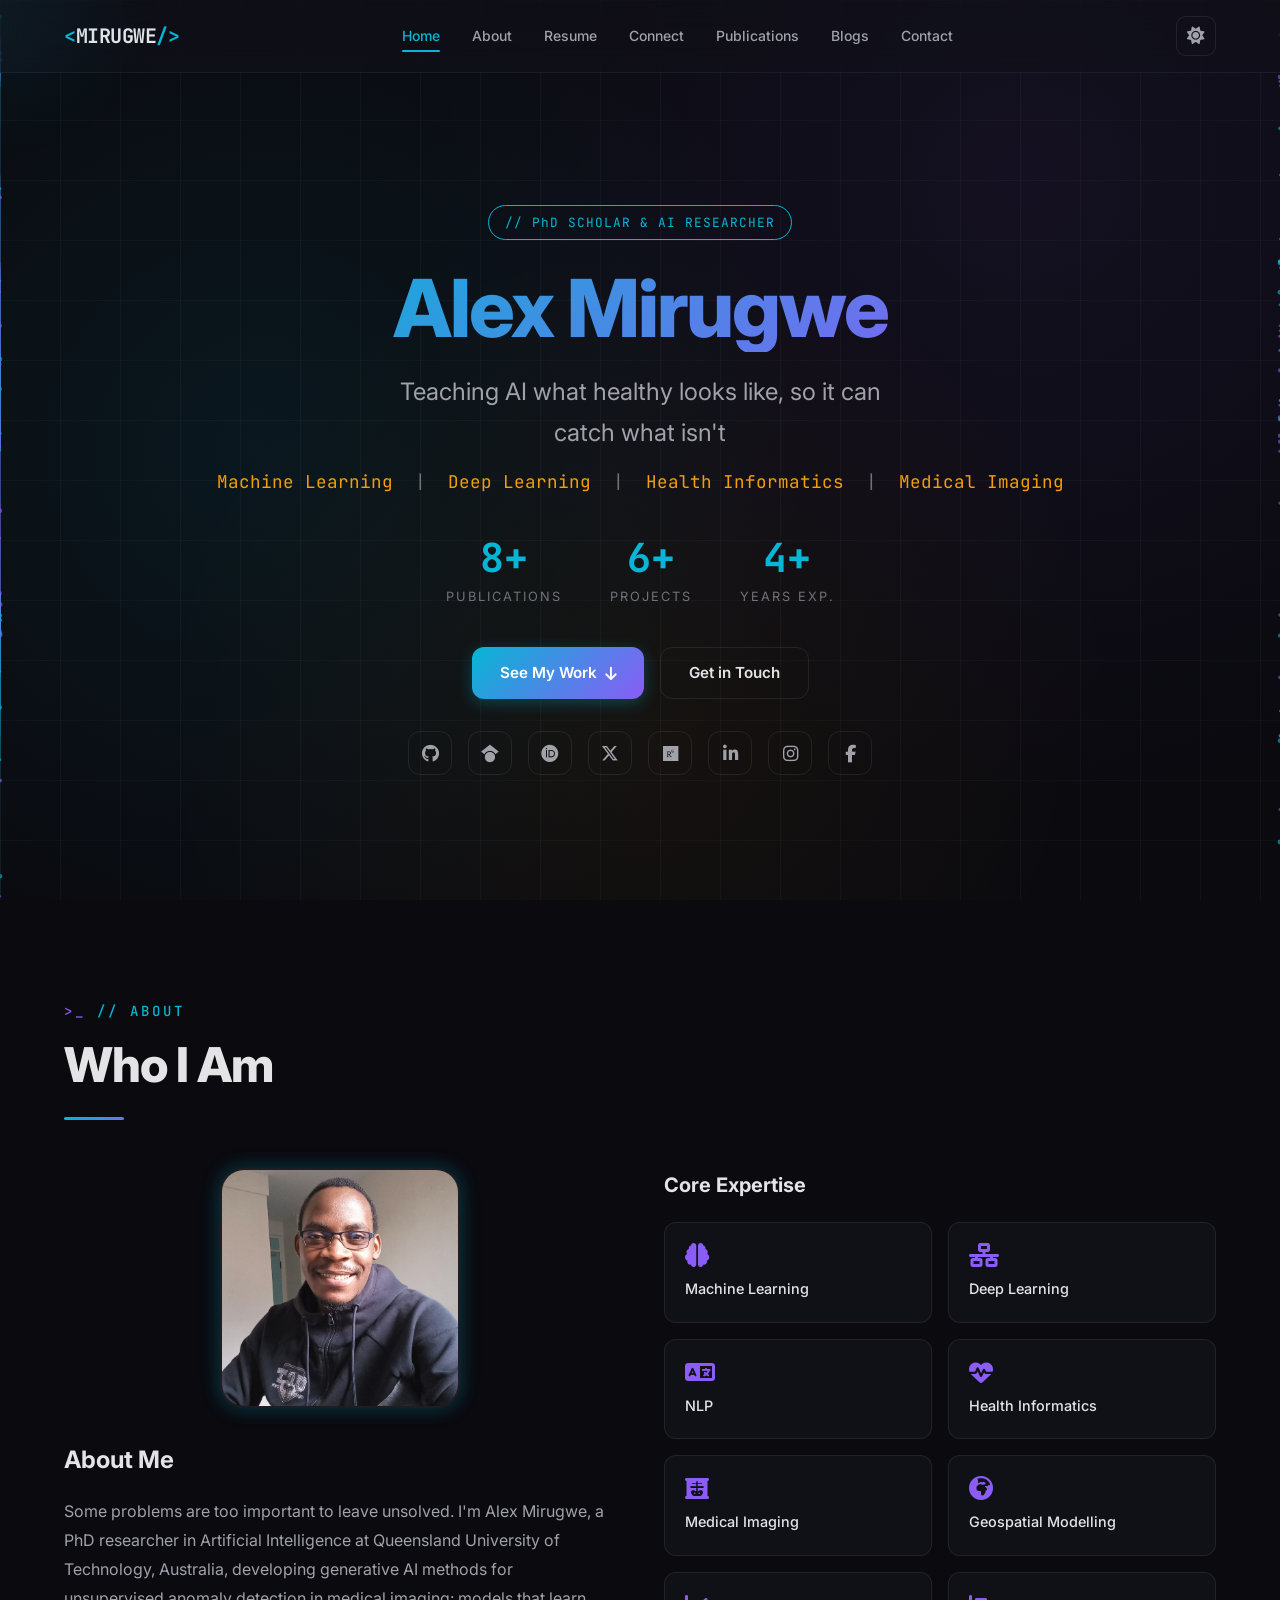
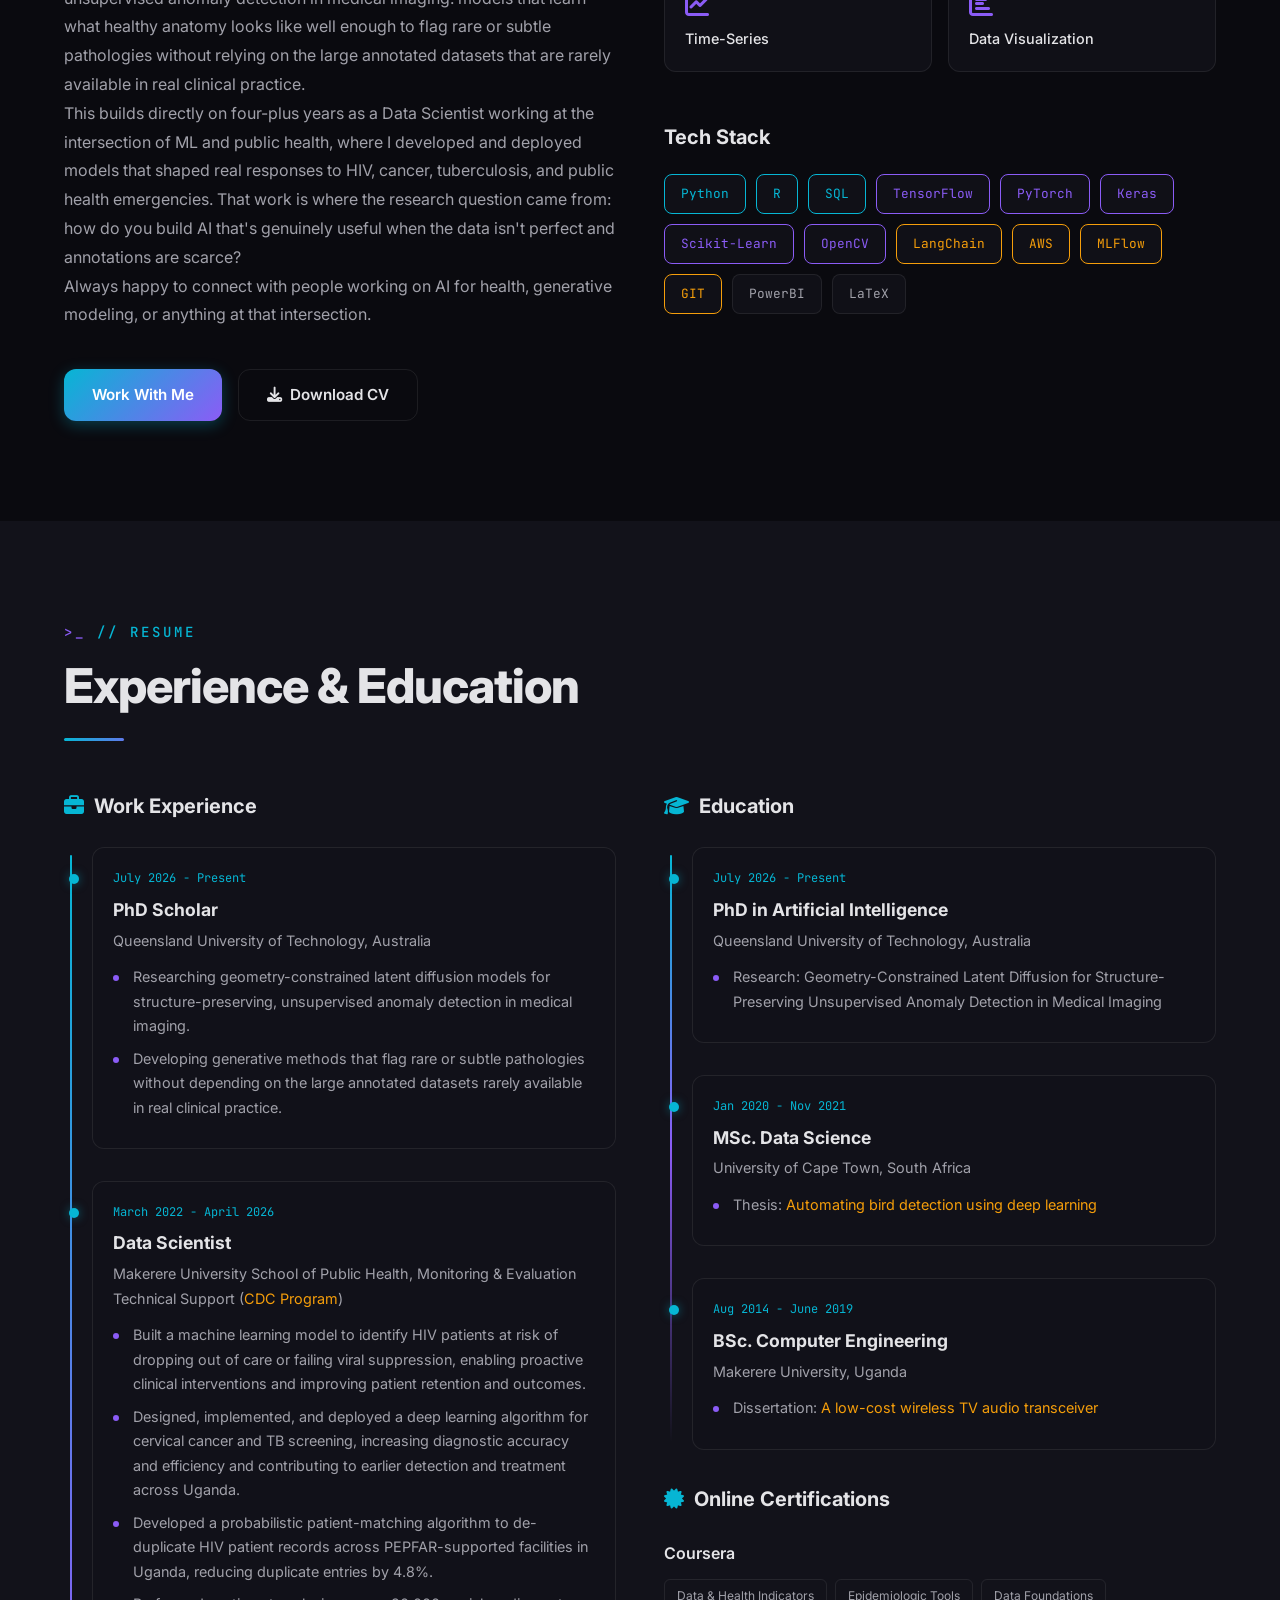
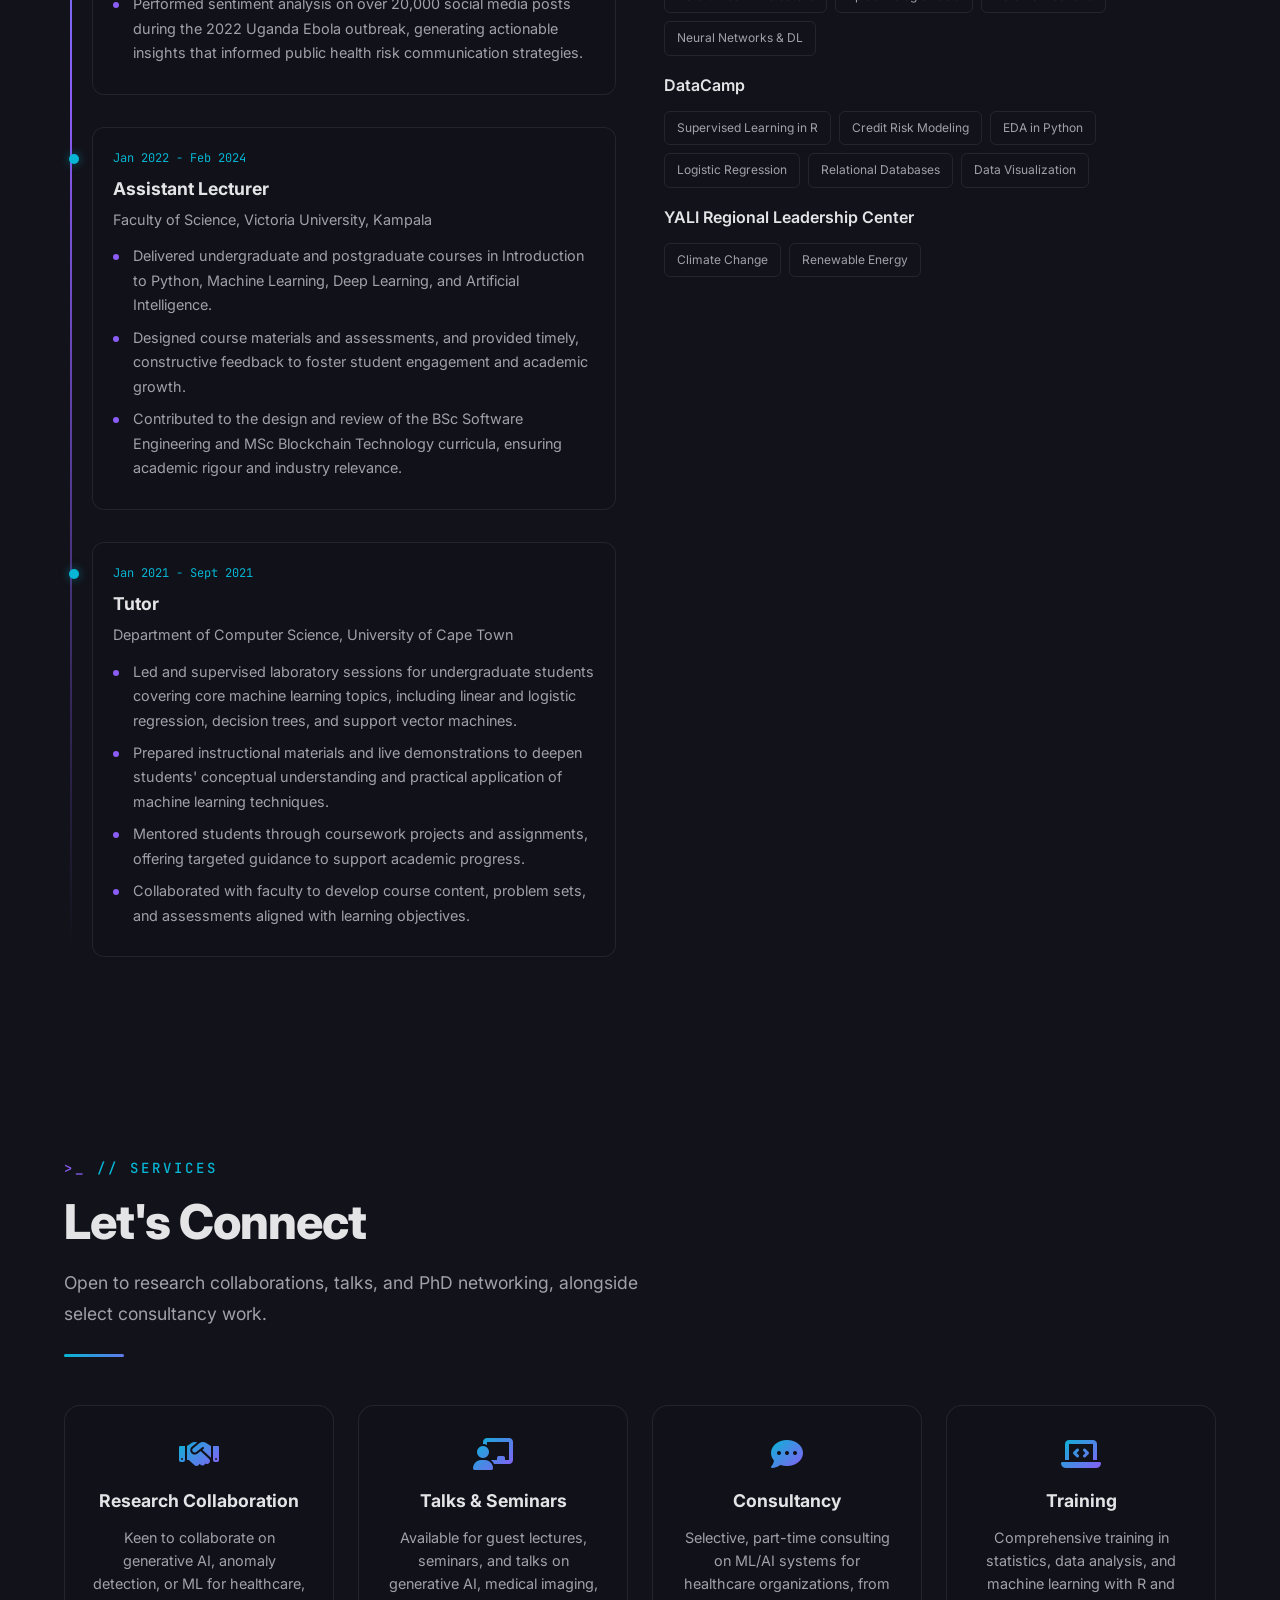
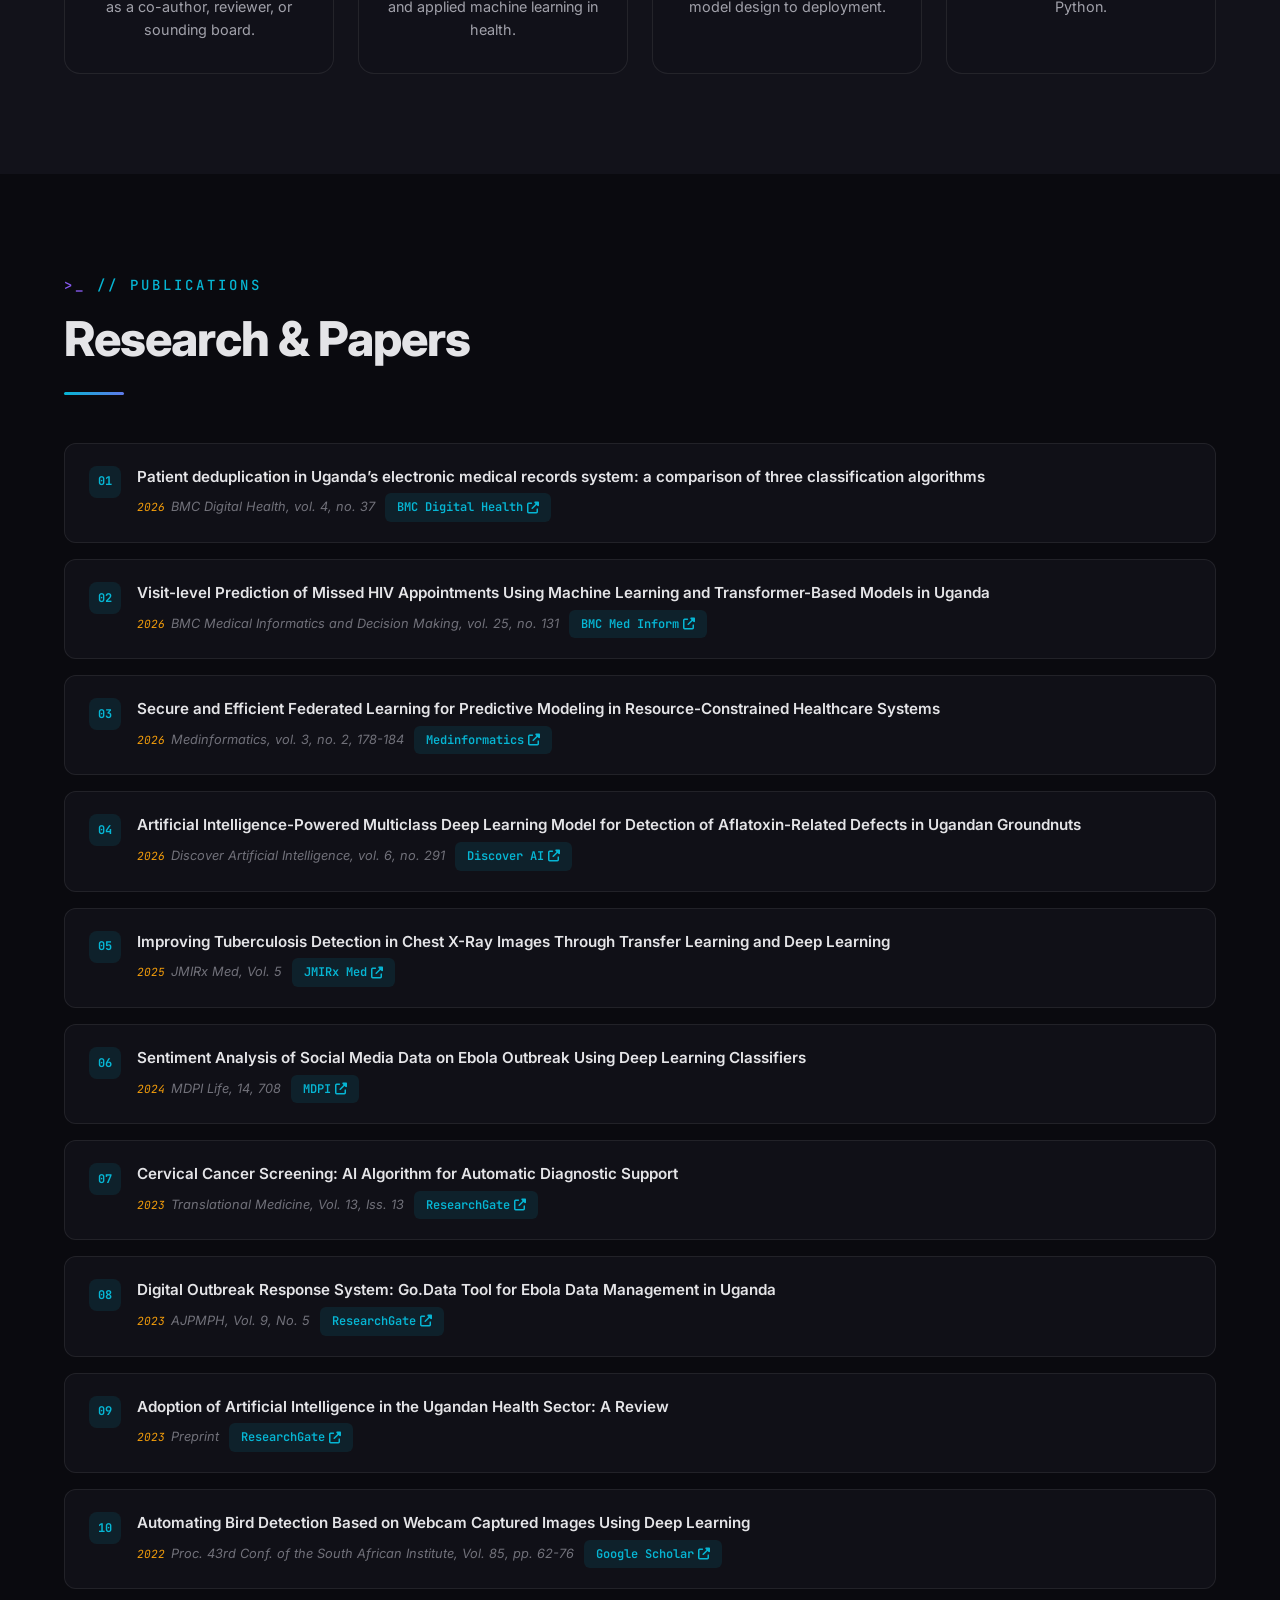
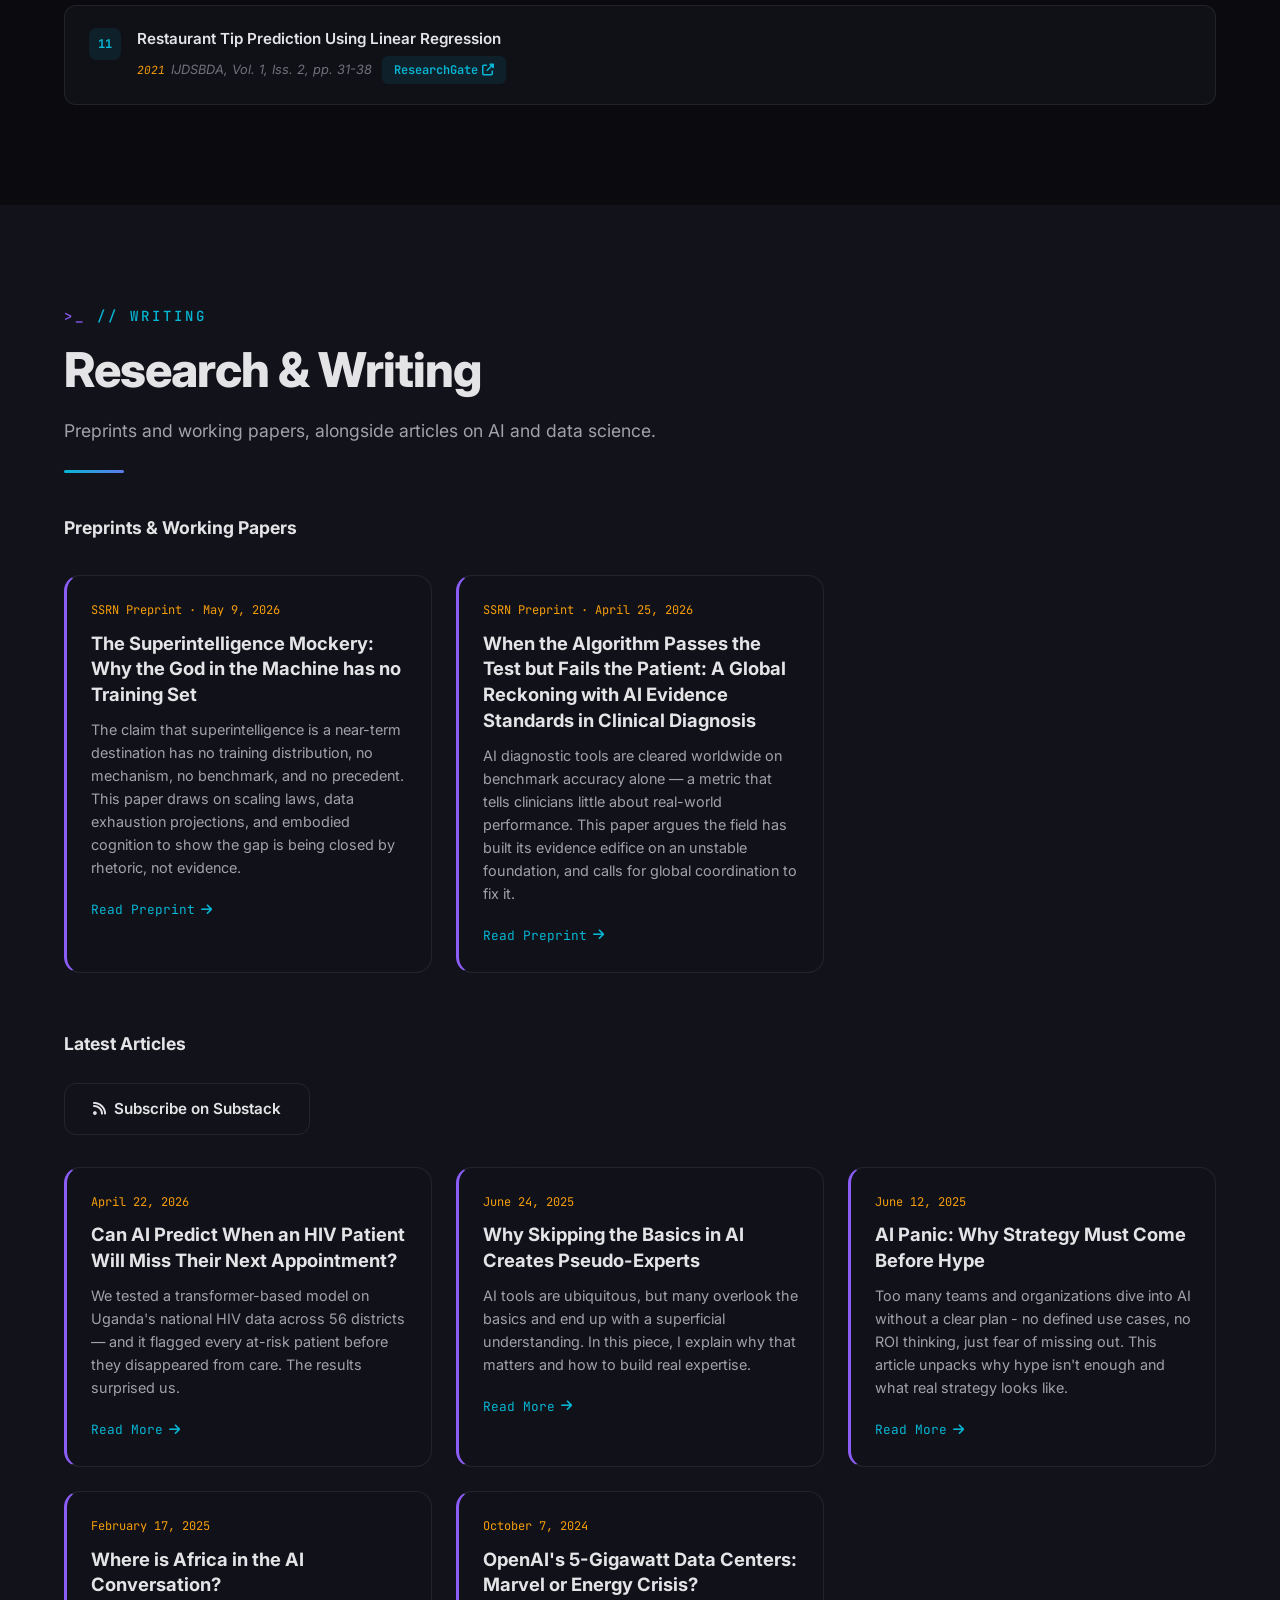
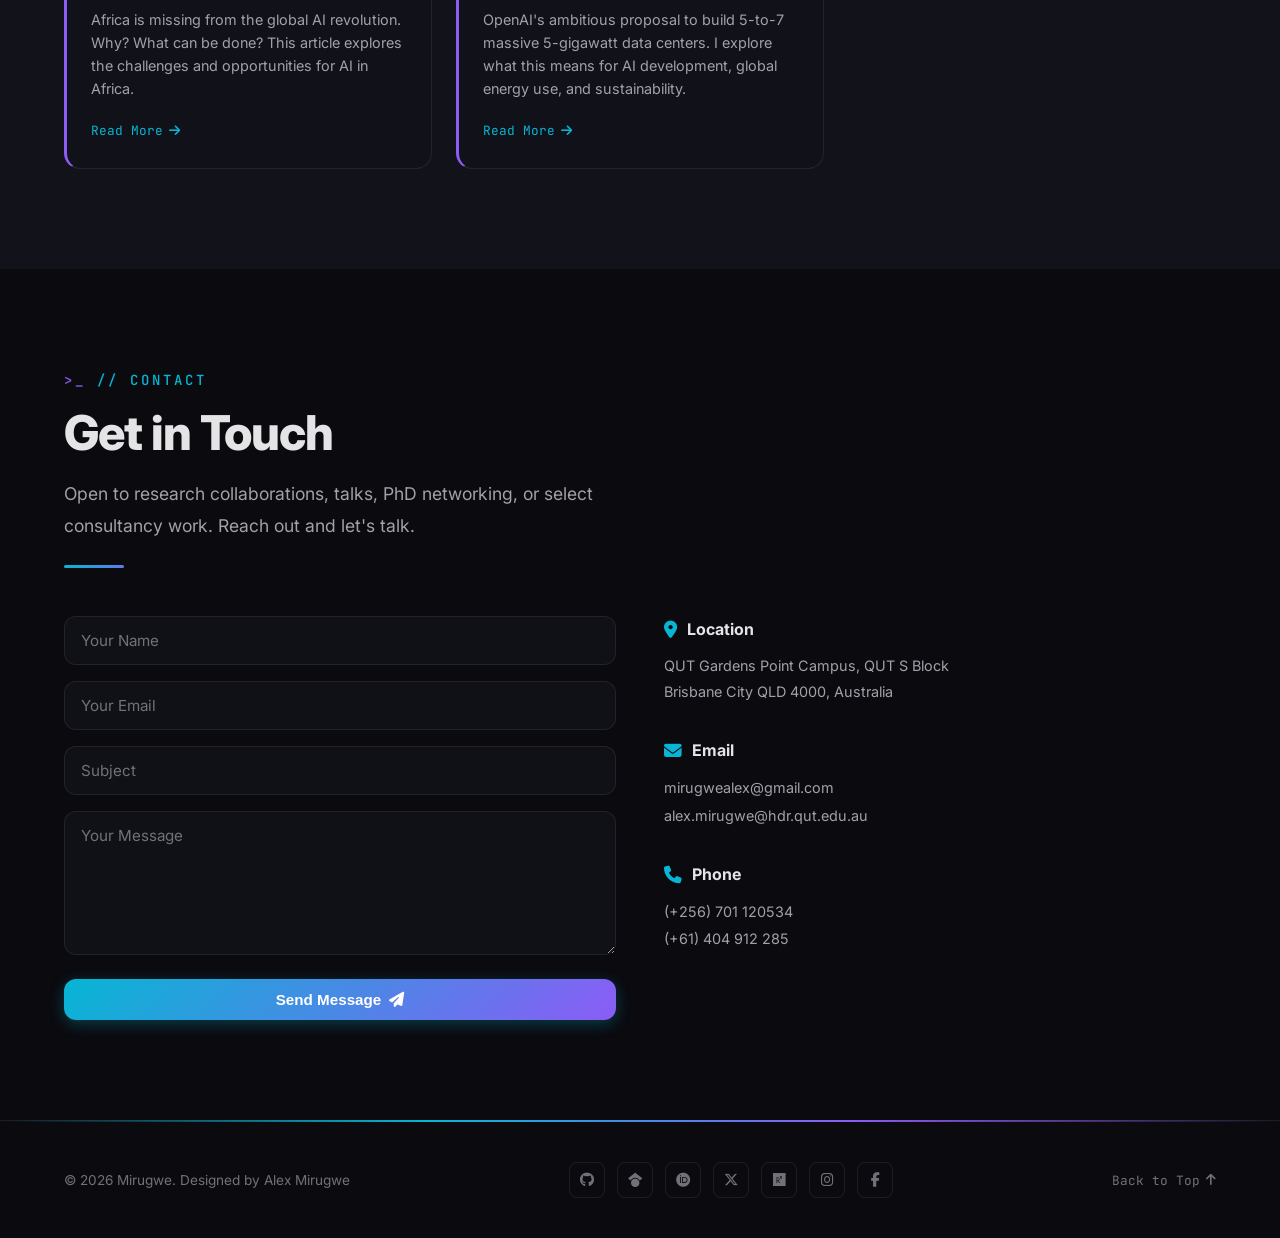
==== commit 195568fc: "Updated" ====
--- a/index.html
+++ b/index.html
@@ -18,6 +18,43 @@
 
    <!-- Favicon -->
    <link rel="icon" type="image/png" href="icon.png">
+
+   <!-- Structured Data -->
+   <script type="application/ld+json">
+   {
+      "@context": "https://schema.org",
+      "@type": "Person",
+      "name": "Alex Mirugwe",
+      "url": "https://www.mirugwe.com",
+      "image": "https://www.mirugwe.com/images/profile-pic.png",
+      "email": "mailto:mirugwealex@gmail.com",
+      "jobTitle": "PhD Scholar & AI Researcher",
+      "worksFor": {
+         "@type": "CollegeOrUniversity",
+         "name": "Queensland University of Technology"
+      },
+      "alumniOf": [
+         {
+            "@type": "CollegeOrUniversity",
+            "name": "University of Cape Town"
+         },
+         {
+            "@type": "CollegeOrUniversity",
+            "name": "Makerere University"
+         }
+      ],
+      "sameAs": [
+         "https://github.com/mirugwe1",
+         "https://scholar.google.com/citations?user=Hk-4f5AAAAAJ&hl=en",
+         "https://orcid.org/0000-0002-3194-4333",
+         "https://twitter.com/mirugwealex1",
+         "https://www.researchgate.net/profile/Alex-Mirugwe",
+         "https://www.linkedin.com/in/mirugwe-alex/",
+         "https://www.instagram.com/mirugwe_alex/",
+         "https://www.facebook.com/mirugwe.alex"
+      ]
+   }
+   </script>
 
    <!-- Google Analytics -->
    <script async src="https://www.googletagmanager.com/gtag/js?id=G-4RCFTDXNXP"></script>
@@ -992,6 +1029,16 @@
          font-size: 0.95rem;
       }
 
+      .pub-title a {
+         color: inherit;
+         transition: color var(--transition);
+      }
+
+      .pub-title a:hover {
+         color: var(--accent-cyan);
+         text-decoration: underline;
+      }
+
       .pub-venue {
          font-size: 0.8rem;
          color: var(--text-muted);
@@ -1027,6 +1074,15 @@
 
       /* ===== BLOGS ===== */
       .blog-section { background: var(--bg-secondary); }
+
+      .writing-group-heading {
+         font-size: 1.1rem;
+         font-weight: 700;
+         margin-top: 40px;
+         margin-bottom: 20px;
+      }
+
+      .writing-group-heading-spaced { margin-top: 56px; }
 
       .substack-cta { margin-top: 24px; }
 
@@ -1500,6 +1556,7 @@
    <div class="scroll-progress" id="scrollProgress"></div>
 
    <!-- Preloader -->
+   <noscript><style>#preloader { display: none !important; }</style></noscript>
    <div id="preloader">
       <div class="preloader-inner">
          <div class="preloader-logo"><span>&lt;</span>MIRUGWE<span>/&gt;</span></div>
@@ -1575,6 +1632,7 @@
          <div class="social-links fade-up">
             <a href="https://github.com/mirugwe1" target="_blank" rel="noopener noreferrer" class="social-link" aria-label="GitHub"><i class="fab fa-github"></i></a>
             <a href="https://scholar.google.com/citations?user=Hk-4f5AAAAAJ&hl=en" target="_blank" rel="noopener noreferrer" class="social-link" aria-label="Google Scholar"><i class="fab fa-google-scholar"></i></a>
+            <a href="https://orcid.org/0000-0002-3194-4333" target="_blank" rel="noopener noreferrer" class="social-link" aria-label="ORCID"><i class="fab fa-orcid"></i></a>
             <a href="https://twitter.com/mirugwealex1" target="_blank" rel="noopener noreferrer" class="social-link" aria-label="Twitter"><i class="fab fa-x-twitter"></i></a>
             <a href="https://www.researchgate.net/profile/Alex-Mirugwe" target="_blank" rel="noopener noreferrer" class="social-link" aria-label="ResearchGate"><i class="fab fa-researchgate"></i></a>
             <a href="https://www.linkedin.com/in/mirugwe-alex/" target="_blank" rel="noopener noreferrer" class="social-link" aria-label="LinkedIn"><i class="fab fa-linkedin-in"></i></a>
@@ -1642,7 +1700,7 @@
          </div>
 
          <div class="about-buttons fade-up">
-            <a href="#contact" class="btn btn-primary">Hire Me</a>
+            <a href="#contact" class="btn btn-primary">Work With Me</a>
             <a href="AlexMirugwe_CV.pdf" target="_blank" rel="noopener noreferrer" class="btn btn-secondary"><i class="fas fa-download"></i> Download CV</a>
          </div>
       </div>
@@ -1811,7 +1869,7 @@
             <div class="pub-item">
                <div class="pub-number">01</div>
                <div class="pub-content">
-                  <span class="pub-title">Patient deduplication in Uganda’s electronic medical records system: a comparison of three classification algorithms</span>
+                  <span class="pub-title"><a href="publications/patient-deduplication-uganda-emr.html">Patient deduplication in Uganda’s electronic medical records system: a comparison of three classification algorithms</a></span>
                   <span class="pub-venue"><span class="pub-year">2026</span>BMC Digital Health, vol. 4, no. 37</span>
                   <a href="https://doi.org/10.1186/s44247-026-00257-w" target="_blank" rel="noopener noreferrer" class="pub-link">BMC Digital Health <i class="fas fa-external-link-alt"></i></a>
                </div>
@@ -1819,7 +1877,7 @@
             <div class="pub-item">
                <div class="pub-number">02</div>
                <div class="pub-content">
-                  <span class="pub-title">Visit-level Prediction of Missed HIV Appointments Using Machine Learning and Transformer-Based Models in Uganda</span>
+                  <span class="pub-title"><a href="publications/missed-hiv-appointments-prediction.html">Visit-level Prediction of Missed HIV Appointments Using Machine Learning and Transformer-Based Models in Uganda</a></span>
                   <span class="pub-venue"><span class="pub-year">2026</span>BMC Medical Informatics and Decision Making, vol. 25, no. 131</span>
                   <a href="https://doi.org/10.1186/s12911-026-03434-z" target="_blank" rel="noopener noreferrer" class="pub-link">BMC Med Inform <i class="fas fa-external-link-alt"></i></a>
                </div>
@@ -1827,7 +1885,7 @@
             <div class="pub-item">
                <div class="pub-number">03</div>
                <div class="pub-content">
-                  <span class="pub-title">Secure and Efficient Federated Learning for Predictive Modeling in Resource-Constrained Healthcare Systems</span>
+                  <span class="pub-title"><a href="publications/federated-learning-healthcare.html">Secure and Efficient Federated Learning for Predictive Modeling in Resource-Constrained Healthcare Systems</a></span>
                   <span class="pub-venue"><span class="pub-year">2026</span>Medinformatics, vol. 3, no. 2, 178-184</span>
                   <a href="https://doi.org/10.47852/bonviewMEDIN52027621" target="_blank" rel="noopener noreferrer" class="pub-link">Medinformatics <i class="fas fa-external-link-alt"></i></a>
                </div>
@@ -1835,7 +1893,7 @@
             <div class="pub-item">
                <div class="pub-number">04</div>
                <div class="pub-content">
-                  <span class="pub-title">Artificial Intelligence-Powered Multiclass Deep Learning Model for Detection of Aflatoxin-Related Defects in Ugandan Groundnuts</span>
+                  <span class="pub-title"><a href="publications/aflatoxin-groundnuts-deep-learning.html">Artificial Intelligence-Powered Multiclass Deep Learning Model for Detection of Aflatoxin-Related Defects in Ugandan Groundnuts</a></span>
                   <span class="pub-venue"><span class="pub-year">2026</span>Discover Artificial Intelligence, vol. 6, no. 291</span>
                   <a href="https://doi.org/10.1007/s44163-026-01027-3" target="_blank" rel="noopener noreferrer" class="pub-link">Discover AI <i class="fas fa-external-link-alt"></i></a>
                </div>
@@ -1843,7 +1901,7 @@
             <div class="pub-item">
                <div class="pub-number">05</div>
                <div class="pub-content">
-                  <span class="pub-title">Improving Tuberculosis Detection in Chest X-Ray Images Through Transfer Learning and Deep Learning</span>
+                  <span class="pub-title"><a href="publications/tb-detection-chest-xray.html">Improving Tuberculosis Detection in Chest X-Ray Images Through Transfer Learning and Deep Learning</a></span>
                   <span class="pub-venue"><span class="pub-year">2025</span>JMIRx Med, Vol. 5</span>
                   <a href="https://xmed.jmir.org/2025/1/e66029" target="_blank" rel="noopener noreferrer" class="pub-link">JMIRx Med <i class="fas fa-external-link-alt"></i></a>
                </div>
@@ -1851,7 +1909,7 @@
             <div class="pub-item">
                <div class="pub-number">06</div>
                <div class="pub-content">
-                  <span class="pub-title">Sentiment Analysis of Social Media Data on Ebola Outbreak Using Deep Learning Classifiers</span>
+                  <span class="pub-title"><a href="publications/ebola-sentiment-analysis.html">Sentiment Analysis of Social Media Data on Ebola Outbreak Using Deep Learning Classifiers</a></span>
                   <span class="pub-venue"><span class="pub-year">2024</span>MDPI Life, 14, 708</span>
                   <a href="https://doi.org/10.3390/life14060708" target="_blank" rel="noopener noreferrer" class="pub-link">MDPI <i class="fas fa-external-link-alt"></i></a>
                </div>
@@ -1859,7 +1917,7 @@
             <div class="pub-item">
                <div class="pub-number">07</div>
                <div class="pub-content">
-                  <span class="pub-title">Cervical Cancer Screening: AI Algorithm for Automatic Diagnostic Support</span>
+                  <span class="pub-title"><a href="publications/cervical-cancer-screening-ai.html">Cervical Cancer Screening: AI Algorithm for Automatic Diagnostic Support</a></span>
                   <span class="pub-venue"><span class="pub-year">2023</span>Translational Medicine, Vol. 13, Iss. 13</span>
                   <a href="https://www.researchgate.net/publication/378373924_Cervical_Cancer_Screening_Artificial_Intelligence_Algorithm_for_Automatic_Diagnostic_Support" target="_blank" rel="noopener noreferrer" class="pub-link">ResearchGate <i class="fas fa-external-link-alt"></i></a>
                </div>
@@ -1867,7 +1925,7 @@
             <div class="pub-item">
                <div class="pub-number">08</div>
                <div class="pub-content">
-                  <span class="pub-title">Digital Outbreak Response System: Go.Data Tool for Ebola Data Management in Uganda</span>
+                  <span class="pub-title"><a href="publications/godata-ebola-outbreak-management.html">Digital Outbreak Response System: Go.Data Tool for Ebola Data Management in Uganda</a></span>
                   <span class="pub-venue"><span class="pub-year">2023</span>AJPMPH, Vol. 9, No. 5</span>
                   <a href="https://www.researchgate.net/publication/373118609_Digital_Outbreak_Response_System_A_Research_Study_on_the_Use_of_the_GoData_Tool_for_Ebola_Outbreak_Data_Management_in_Uganda" target="_blank" rel="noopener noreferrer" class="pub-link">ResearchGate <i class="fas fa-external-link-alt"></i></a>
                </div>
@@ -1875,7 +1933,7 @@
             <div class="pub-item">
                <div class="pub-number">09</div>
                <div class="pub-content">
-                  <span class="pub-title">Adoption of Artificial Intelligence in the Ugandan Health Sector: A Review</span>
+                  <span class="pub-title"><a href="publications/ai-adoption-ugandan-health-sector.html">Adoption of Artificial Intelligence in the Ugandan Health Sector: A Review</a></span>
                   <span class="pub-venue"><span class="pub-year">2023</span>Preprint</span>
                   <a href="https://www.researchgate.net/publication/370073027_Adoption_of_Artificial_Intelligence_in_the_Ugandan_Health_Sector_a_review_of_Literature" target="_blank" rel="noopener noreferrer" class="pub-link">ResearchGate <i class="fas fa-external-link-alt"></i></a>
                </div>
@@ -1883,7 +1941,7 @@
             <div class="pub-item">
                <div class="pub-number">10</div>
                <div class="pub-content">
-                  <span class="pub-title">Automating Bird Detection Based on Webcam Captured Images Using Deep Learning</span>
+                  <span class="pub-title"><a href="publications/webcam-bird-detection-deep-learning.html">Automating Bird Detection Based on Webcam Captured Images Using Deep Learning</a></span>
                   <span class="pub-venue"><span class="pub-year">2022</span>Proc. 43rd Conf. of the South African Institute, Vol. 85, pp. 62-76</span>
                   <a href="https://scholar.google.com/citations?view_op=view_citation&hl=en&user=Hk-4f5AAAAAJ&citation_for_view=Hk-4f5AAAAAJ:W7OEmFMy1HYC" target="_blank" rel="noopener noreferrer" class="pub-link">Google Scholar <i class="fas fa-external-link-alt"></i></a>
                </div>
@@ -1891,7 +1949,7 @@
             <div class="pub-item">
                <div class="pub-number">11</div>
                <div class="pub-content">
-                  <span class="pub-title">Restaurant Tip Prediction Using Linear Regression</span>
+                  <span class="pub-title"><a href="publications/restaurant-tip-prediction.html">Restaurant Tip Prediction Using Linear Regression</a></span>
                   <span class="pub-venue"><span class="pub-year">2021</span>IJDSBDA, Vol. 1, Iss. 2, pp. 31-38</span>
                   <a href="https://www.researchgate.net/publication/353100937_Restaurant_tip_prediction_using_linear_regression" target="_blank" rel="noopener noreferrer" class="pub-link">ResearchGate <i class="fas fa-external-link-alt"></i></a>
                </div>
@@ -1903,28 +1961,33 @@
    <!-- Blogs -->
    <section id="blogs" class="section blog-section">
       <div class="container">
-         <div class="section-label">// Blog</div>
-         <h2 class="section-title">Latest Articles</h2>
-         <p class="section-desc">Explore my latest thoughts and insights on data science and AI.</p>
+         <div class="section-label">// Writing</div>
+         <h2 class="section-title">Research &amp; Writing</h2>
+         <p class="section-desc">Preprints and working papers, alongside articles on AI and data science.</p>
          <div class="section-divider"></div>
 
+         <h3 class="writing-group-heading">Preprints &amp; Working Papers</h3>
+         <div class="blog-grid stagger">
+            <div class="blog-card">
+               <div class="blog-date">SSRN Preprint &middot; May 9, 2026</div>
+               <h3>The Superintelligence Mockery: Why the God in the Machine has no Training Set</h3>
+               <p>The claim that superintelligence is a near-term destination has no training distribution, no mechanism, no benchmark, and no precedent. This paper draws on scaling laws, data exhaustion projections, and embodied cognition to show the gap is being closed by rhetoric, not evidence.</p>
+               <a href="https://papers.ssrn.com/sol3/papers.cfm?abstract_id=6687440" target="_blank" rel="noopener noreferrer" class="blog-link">Read Preprint <i class="fas fa-arrow-right"></i></a>
+            </div>
+            <div class="blog-card">
+               <div class="blog-date">SSRN Preprint &middot; April 25, 2026</div>
+               <h3>When the Algorithm Passes the Test but Fails the Patient: A Global Reckoning with AI Evidence Standards in Clinical Diagnosis</h3>
+               <p>AI diagnostic tools are cleared worldwide on benchmark accuracy alone — a metric that tells clinicians little about real-world performance. This paper argues the field has built its evidence edifice on an unstable foundation, and calls for global coordination to fix it.</p>
+               <a href="https://papers.ssrn.com/sol3/papers.cfm?abstract_id=6538200" target="_blank" rel="noopener noreferrer" class="blog-link">Read Preprint <i class="fas fa-arrow-right"></i></a>
+            </div>
+         </div>
+
+         <h3 class="writing-group-heading writing-group-heading-spaced">Latest Articles</h3>
          <div class="substack-cta fade-up">
             <a href="https://alexmirugwe.substack.com/" target="_blank" rel="noopener noreferrer" class="btn btn-secondary"><i class="fas fa-rss"></i> Subscribe on Substack</a>
          </div>
 
          <div class="blog-grid stagger">
-            <div class="blog-card">
-               <div class="blog-date">May 9, 2026</div>
-               <h3>The Superintelligence Mockery: Why the God in the Machine has no Training Set</h3>
-               <p>The claim that superintelligence is a near-term destination has no training distribution, no mechanism, no benchmark, and no precedent. This paper draws on scaling laws, data exhaustion projections, and embodied cognition to show the gap is being closed by rhetoric, not evidence.</p>
-               <a href="https://papers.ssrn.com/sol3/papers.cfm?abstract_id=6687440" target="_blank" rel="noopener noreferrer" class="blog-link">Read More <i class="fas fa-arrow-right"></i></a>
-            </div>
-            <div class="blog-card">
-               <div class="blog-date">April 25, 2026</div>
-               <h3>When the Algorithm Passes the Test but Fails the Patient: A Global Reckoning with AI Evidence Standards in Clinical Diagnosis</h3>
-               <p>AI diagnostic tools are cleared worldwide on benchmark accuracy alone — a metric that tells clinicians little about real-world performance. This paper argues the field has built its evidence edifice on an unstable foundation, and calls for global coordination to fix it.</p>
-               <a href="https://papers.ssrn.com/sol3/papers.cfm?abstract_id=6538200" target="_blank" rel="noopener noreferrer" class="blog-link">Read More <i class="fas fa-arrow-right"></i></a>
-            </div>
             <div class="blog-card">
                <div class="blog-date">April 22, 2026</div>
                <h3>Can AI Predict When an HIV Patient Will Miss Their Next Appointment?</h3>
@@ -2018,6 +2081,7 @@
             <div class="footer-links">
                <a href="https://github.com/mirugwe1" target="_blank" rel="noopener noreferrer" class="footer-link" aria-label="GitHub"><i class="fab fa-github"></i></a>
                <a href="https://scholar.google.com/citations?user=Hk-4f5AAAAAJ&hl=en" target="_blank" rel="noopener noreferrer" class="footer-link" aria-label="Google Scholar"><i class="fab fa-google-scholar"></i></a>
+               <a href="https://orcid.org/0000-0002-3194-4333" target="_blank" rel="noopener noreferrer" class="footer-link" aria-label="ORCID"><i class="fab fa-orcid"></i></a>
                <a href="https://twitter.com/mirugwealex1" target="_blank" rel="noopener noreferrer" class="footer-link" aria-label="Twitter"><i class="fab fa-x-twitter"></i></a>
                <a href="https://www.researchgate.net/profile/Alex-Mirugwe" target="_blank" rel="noopener noreferrer" class="footer-link" aria-label="ResearchGate"><i class="fab fa-researchgate"></i></a>
                <a href="https://www.instagram.com/mirugwe_alex/" target="_blank" rel="noopener noreferrer" class="footer-link" aria-label="Instagram"><i class="fab fa-instagram"></i></a>
@@ -2031,11 +2095,24 @@
    <!-- JavaScript (Vanilla - no jQuery) -->
    <script>
       // Preloader
-      window.addEventListener('load', () => {
+      (function () {
          const preloader = document.getElementById('preloader');
-         preloader.classList.add('hidden');
-         setTimeout(() => preloader.remove(), 500);
-      });
+         let dismissed = false;
+
+         function dismiss() {
+            if (dismissed) return;
+            dismissed = true;
+            preloader.classList.add('hidden');
+            setTimeout(() => preloader.remove(), 500);
+         }
+
+         // Dismiss once the page is parsed, matching the fill animation's
+         // duration, rather than waiting on window 'load' (fonts, GA, images) --
+         // that wait could stall the overlay over real content indefinitely.
+         document.addEventListener('DOMContentLoaded', () => setTimeout(dismiss, 1400));
+         // Hard safety net in case DOMContentLoaded is delayed or never fires.
+         setTimeout(dismiss, 4000);
+      })();
 
       // Theme Toggle
       const themeToggle = document.getElementById('themeToggle');
